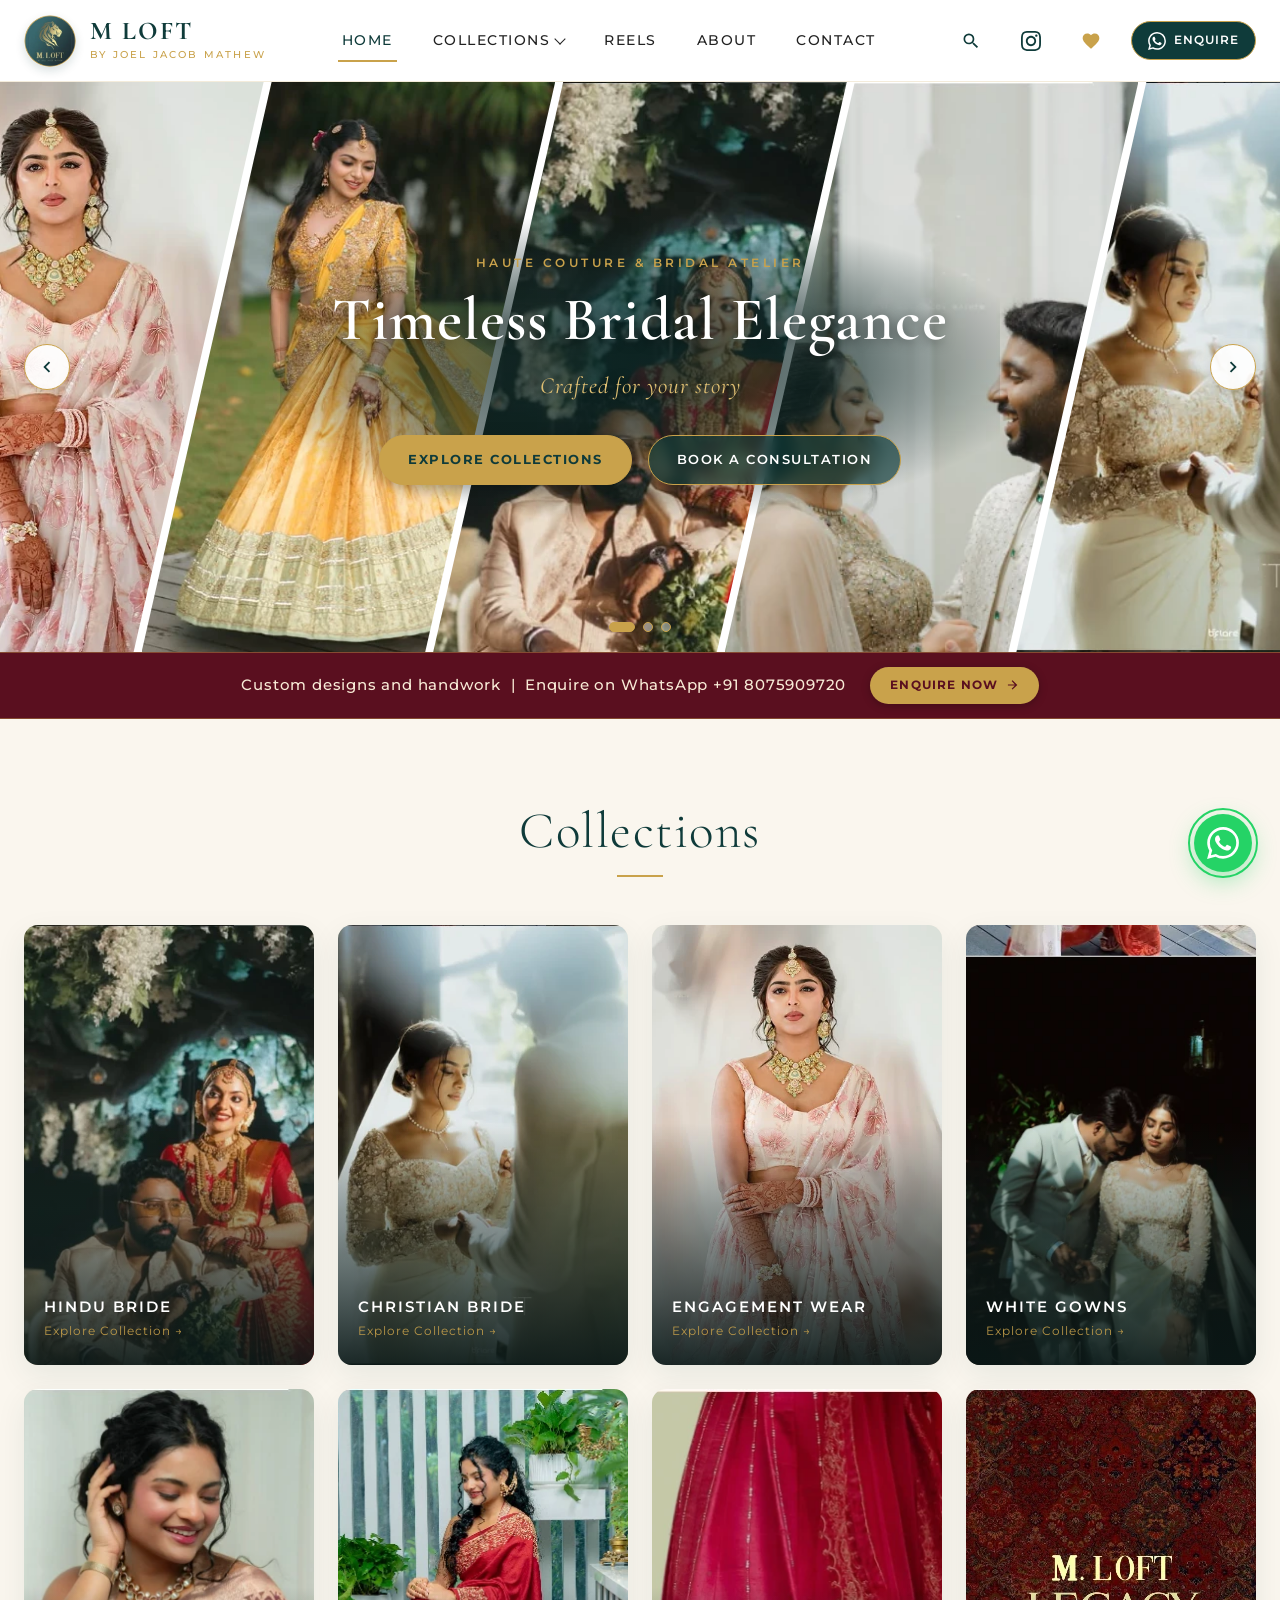
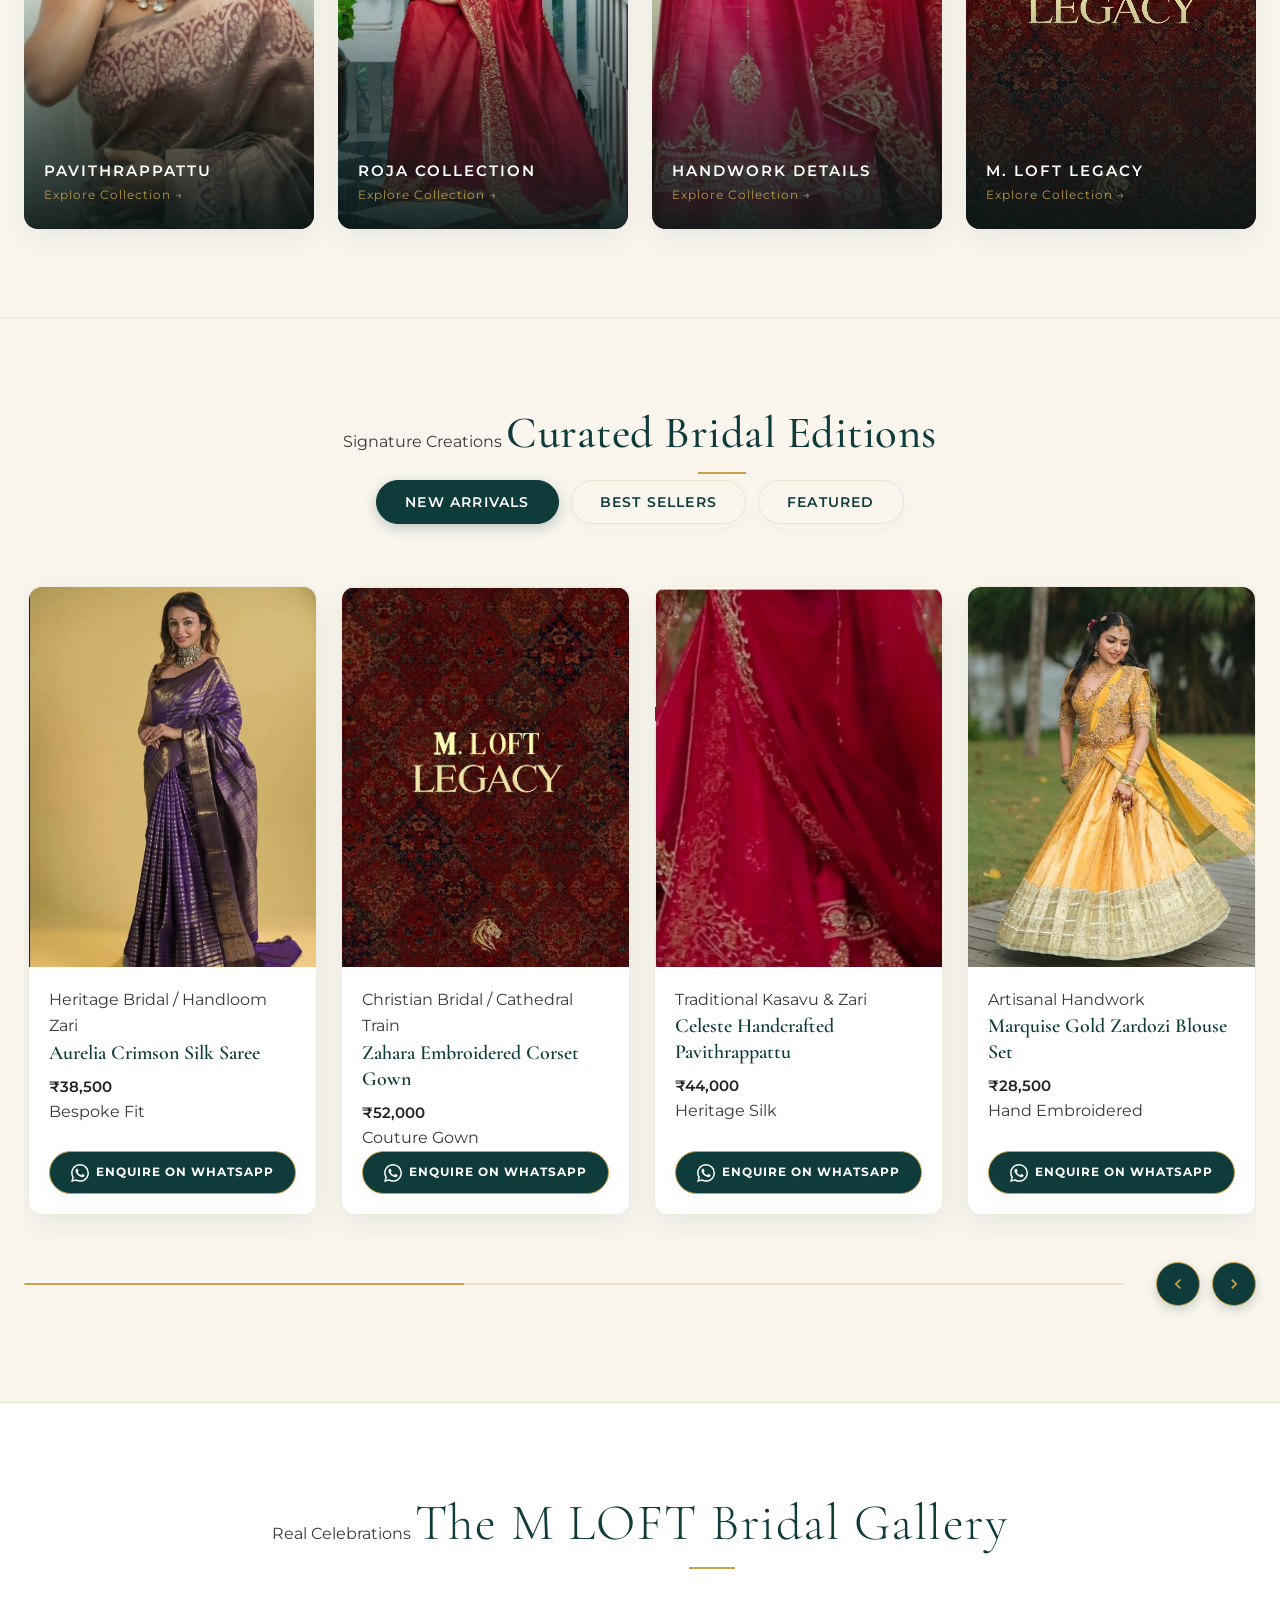
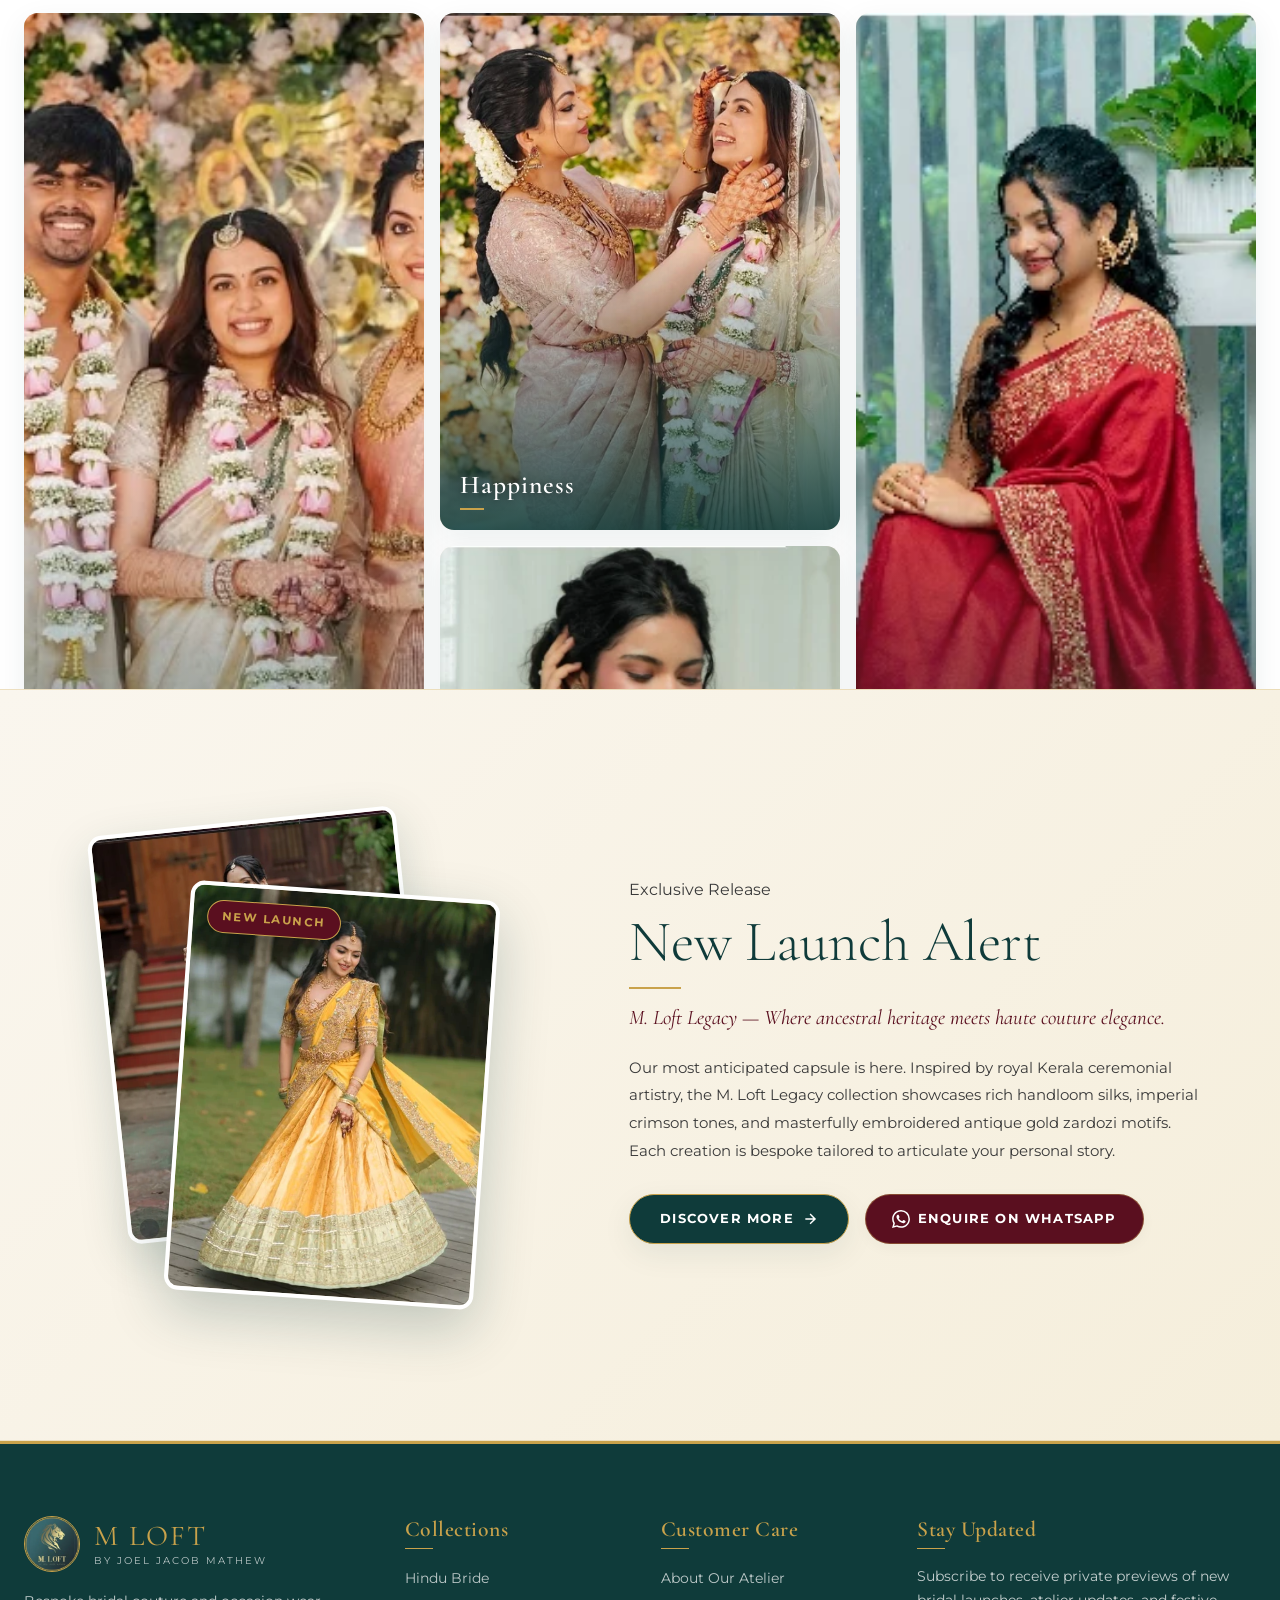
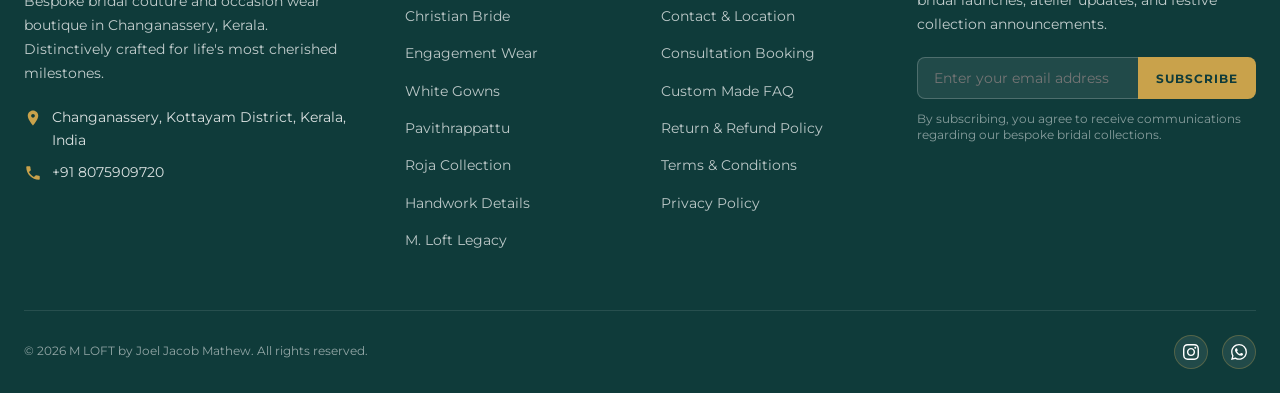
==== index.html @ 50c79228 "step 3 commit" ====
<!DOCTYPE html>
<html lang="en">
<head>
  <meta charset="UTF-8">
  <meta name="viewport" content="width=device-width, initial-scale=1.0">
  <title>M LOFT by Joel Jacob Mathew | Luxury Bridal & Occasion Wear Boutique</title>
  <meta name="description" content="Discover bespoke bridal and occasion wear by Joel Jacob Mathew in Changanassery, Kerala. Hindu bridal, Christian bridal, white gowns, engagement lehengas, pavithrappattu, and handcrafted couture.">
  
  <!-- Google Fonts: Cormorant Garamond & Montserrat -->
  <link rel="preconnect" href="https://fonts.googleapis.com">
  <link rel="preconnect" href="https://fonts.gstatic.com" crossorigin>
  <link href="https://fonts.googleapis.com/css2?family=Cormorant+Garamond:ital,wght@0,400;0,500;0,600;0,700;1,400&family=Montserrat:wght@300;400;500;600;700&display=swap" rel="stylesheet">
  
  <!-- Master Stylesheet with cache buster -->
  <link rel="stylesheet" href="css/style.css?v=4.0">
</head>
<body>

  <!-- ========================================================================
       1. Sticky Header
       ======================================================================== -->
  <header class="site-header" id="mainHeader">
    <div class="container header-inner">
      
      <!-- Brand Logo & Name -->
      <a href="index.html" class="brand-link" aria-label="M LOFT by Joel Jacob Mathew - Home">
        <img src="assets/images/logo-badge.png" alt="M LOFT Gold Lion Insignia" class="brand-badge-img" width="52" height="52">
        <div class="brand-text-wrap">
          <span class="brand-main-text">M LOFT</span>
          <span class="brand-sub-text">by Joel Jacob Mathew</span>
        </div>
      </a>

      <!-- Center Desktop Navigation -->
      <nav class="main-nav" aria-label="Primary Navigation">
        <div class="nav-item">
          <a href="index.html" class="nav-link active">Home</a>
        </div>

        <!-- Collections Dropdown -->
        <div class="nav-item">
          <a href="collections.html" class="nav-link">
            Collections <span class="nav-arrow"></span>
          </a>
          <div class="dropdown-menu">
            <div class="dropdown-grid">
              <a href="collections.html?c=hindu-bride" class="dropdown-card">
                <img src="assets/images/hindu-bride-01.webp" alt="Hindu Bride" class="dropdown-thumb" width="44" height="52">
                <div>
                  <div class="dropdown-title">Hindu Bride</div>
                  <div class="dropdown-desc">Kanchipuram & temple weaves</div>
                </div>
              </a>

              <a href="collections.html?c=christian-bride" class="dropdown-card">
                <img src="assets/images/christian-bride-01.webp" alt="Christian Bride" class="dropdown-thumb" width="44" height="52">
                <div>
                  <div class="dropdown-title">Christian Bride</div>
                  <div class="dropdown-desc">Cathedral veils & corset gowns</div>
                </div>
              </a>

              <a href="collections.html?c=engagement" class="dropdown-card">
                <img src="assets/images/engagement-01.webp" alt="Engagement" class="dropdown-thumb" width="44" height="52">
                <div>
                  <div class="dropdown-title">Engagement Wear</div>
                  <div class="dropdown-desc">Pastel lehengas & modern luxury</div>
                </div>
              </a>

              <a href="collections.html?c=white-gown" class="dropdown-card">
                <img src="assets/images/white-gown-01.webp" alt="White Gown" class="dropdown-thumb" width="44" height="52">
                <div>
                  <div class="dropdown-title">White Gowns</div>
                  <div class="dropdown-desc">Handcrafted bespoke couture</div>
                </div>
              </a>

              <a href="collections.html?c=pavithrappattu" class="dropdown-card">
                <img src="assets/images/pavithrappattu-01.webp" alt="Pavithrappattu" class="dropdown-thumb" width="44" height="52">
                <div>
                  <div class="dropdown-title">Pavithrappattu</div>
                  <div class="dropdown-desc">Heritage silk & metallic zari</div>
                </div>
              </a>

              <a href="collections.html?c=roja" class="dropdown-card">
                <img src="assets/images/roja-01.webp" alt="Roja" class="dropdown-thumb" width="44" height="52">
                <div>
                  <div class="dropdown-title">Roja Collection</div>
                  <div class="dropdown-desc">Crimson silks & hand embroidery</div>
                </div>
              </a>

              <a href="collections.html?c=handwork" class="dropdown-card">
                <img src="assets/images/handwork-01.webp" alt="Handwork" class="dropdown-thumb" width="44" height="52">
                <div>
                  <div class="dropdown-title">Handwork Details</div>
                  <div class="dropdown-desc">Artisanal zardozi & cutwork</div>
                </div>
              </a>

              <a href="collections.html?c=legacy" class="dropdown-card">
                <img src="assets/images/legacy-01.webp" alt="M. Loft Legacy" class="dropdown-thumb" width="44" height="52">
                <div>
                  <div class="dropdown-title">M. Loft Legacy</div>
                  <div class="dropdown-desc">Signature royal campaign</div>
                </div>
              </a>
            </div>

            <div class="dropdown-footer">
              <a href="collections.html" class="dropdown-footer-link">
                View All Collections &rarr;
              </a>
            </div>
          </div>
        </div>

        <div class="nav-item">
          <a href="reels.html" class="nav-link">Reels</a>
        </div>

        <div class="nav-item">
          <a href="about.html" class="nav-link">About</a>
        </div>

        <div class="nav-item">
          <a href="contact.html" class="nav-link">Contact</a>
        </div>
      </nav>

      <!-- Right Header Actions -->
      <div class="header-actions">
        <!-- Search Trigger -->
        <button class="icon-btn search-trigger" aria-label="Open Search">
          <svg viewBox="0 0 24 24"><path d="M15.5 14h-.79l-.28-.27A6.471 6.471 0 0 0 16 9.5 6.5 6.5 0 1 0 9.5 16c1.61 0 3.09-.59 4.23-1.57l.27.28v.79l5 4.99L20.49 19l-4.99-5zm-6 0C7.01 14 5 11.99 5 9.5S7.01 5 9.5 5 14 7.01 14 9.5 11.99 14 9.5 14z"/></svg>
        </button>

        <!-- Instagram Profile Link -->
        <a href="https://www.instagram.com/mloft_by_joeljacobmathew/" target="_blank" rel="noopener" class="icon-btn" aria-label="Visit Instagram Profile">
          <svg viewBox="0 0 24 24"><path d="M12 2.163c3.204 0 3.584.012 4.85.07 3.252.148 4.771 1.691 4.919 4.919.058 1.265.069 1.645.069 4.849 0 3.205-.012 3.584-.069 4.849-.149 3.225-1.664 4.771-4.919 4.919-1.266.058-1.644.07-4.85.07-3.204 0-3.584-.012-4.849-.07-3.26-.149-4.771-1.699-4.919-4.92-.058-1.265-.07-1.644-.07-4.849 0-3.204.013-3.583.07-4.849.149-3.227 1.664-4.771 4.919-4.919 1.266-.057 1.645-.069 4.849-.069zm0-2.163c-3.259 0-3.667.014-4.947.072-4.358.2-6.78 2.618-6.98 6.98-.059 1.281-.073 1.689-.073 4.948 0 3.259.014 3.668.072 4.948.2 4.358 2.618 6.78 6.98 6.98 1.281.058 1.689.072 4.948.072 3.259 0 3.668-.014 4.948-.072 4.354-.2 6.782-2.618 6.979-6.98.059-1.28.073-1.689.073-4.948 0-3.259-.014-3.667-.072-4.947-.196-4.354-2.617-6.78-6.979-6.98-1.281-.059-1.69-.073-4.949-.073zm0 5.838c-3.403 0-6.162 2.759-6.162 6.162s2.759 6.163 6.162 6.163 6.162-2.759 6.162-6.163c0-3.403-2.759-6.162-6.162-6.162zm0 10.162c-2.209 0-4-1.79-4-4 0-2.209 1.791-4 4-4s4 1.791 4 4c0 2.21-1.791 4-4 4zm6.406-11.845c-.796 0-1.441.645-1.441 1.44s.645 1.44 1.441 1.44c.795 0 1.439-.645 1.439-1.44s-.644-1.44-1.439-1.44z"/></svg>
        </a>

        <!-- Wishlist Indicator (Gold / Maroon Heart) -->
        <a href="#wishlist" class="icon-btn wishlist-btn" aria-label="View Wishlist">
          <svg viewBox="0 0 24 24"><path d="M12 21.35l-1.45-1.32C5.4 15.36 2 12.28 2 8.5 2 5.42 4.42 3 7.5 3c1.74 0 3.41.81 4.5 2.09C13.09 3.81 14.76 3 16.5 3 19.58 3 22 5.42 22 8.5c0 3.78-3.4 6.86-8.55 11.54L12 21.35z"/></svg>
          <span class="badge-count wishlist-badge" style="display: none;">0</span>
        </a>

        <!-- WhatsApp Header Pill -->
        <a href="https://wa.me/918075909720" target="_blank" rel="noopener" class="nav-wa-btn">
          <svg xmlns="http://www.w3.org/2000/svg" viewBox="0 0 24 24" width="18" height="18" fill="#fff" aria-hidden="true"><path d="M17.472 14.382c-.297-.149-1.758-.867-2.03-.967-.273-.099-.471-.148-.67.15-.197.297-.767.966-.94 1.164-.173.199-.347.223-.644.075-.297-.15-1.255-.463-2.39-1.475-.883-.788-1.48-1.761-1.653-2.059-.173-.297-.018-.458.13-.606.134-.133.298-.347.446-.52.149-.174.198-.298.298-.497.099-.198.05-.371-.025-.52-.075-.149-.669-1.612-.916-2.207-.242-.579-.487-.5-.669-.51-.173-.008-.371-.01-.57-.01-.198 0-.52.074-.792.372-.272.297-1.04 1.016-1.04 2.479 0 1.462 1.065 2.875 1.213 3.074.149.198 2.096 3.2 5.077 4.487.709.306 1.262.489 1.694.625.712.227 1.36.195 1.871.118.571-.085 1.758-.719 2.006-1.413.248-.694.248-1.289.173-1.413-.074-.124-.272-.198-.57-.347m-5.421 7.403h-.004a9.87 9.87 0 01-5.031-1.378l-.361-.214-3.741.982.998-3.648-.235-.374a9.86 9.86 0 01-1.51-5.26c.001-5.45 4.436-9.884 9.888-9.884 2.64 0 5.122 1.03 6.988 2.898a9.825 9.825 0 012.893 6.994c-.003 5.45-4.437 9.884-9.885 9.884m8.413-18.297A11.815 11.815 0 0012.05 0C5.495 0 .16 5.335.157 11.892c0 2.096.547 4.142 1.588 5.945L.057 24l6.305-1.654a11.882 11.882 0 005.683 1.448h.005c6.554 0 11.89-5.335 11.893-11.893a11.821 11.821 0 00-3.48-8.413Z"/></svg>
          <span>Enquire</span>
        </a>

        <!-- Mobile Hamburger Toggle -->
        <button class="mobile-toggle" aria-label="Toggle Navigation Menu">
          <span class="hamburger-bar"></span>
          <span class="hamburger-bar"></span>
          <span class="hamburger-bar"></span>
        </button>
      </div>

    </div>
  </header>

  <!-- ========================================================================
       Mobile Drawer Navigation
       ======================================================================== -->
  <div class="mobile-drawer-overlay"></div>
  <aside class="mobile-drawer" aria-label="Mobile Navigation">
    <div class="drawer-header">
      <div class="brand-text-wrap">
        <span class="brand-main-text">M LOFT</span>
        <span class="brand-sub-text">Joel Jacob Mathew</span>
      </div>
      <button class="drawer-close-btn" aria-label="Close Mobile Menu">&times;</button>
    </div>

    <nav class="drawer-nav">
      <a href="index.html" class="drawer-link">Home</a>
      
      <!-- Collapsible Collections Accordion -->
      <div>
        <button class="drawer-accordion-btn">
          <span>Collections</span>
          <span class="nav-arrow"></span>
        </button>
        <div class="drawer-accordion-content">
          <a href="collections.html?c=hindu-bride" class="drawer-sublink">Hindu Bride</a>
          <a href="collections.html?c=christian-bride" class="drawer-sublink">Christian Bride</a>
          <a href="collections.html?c=engagement" class="drawer-sublink">Engagement Wear</a>
          <a href="collections.html?c=white-gown" class="drawer-sublink">White Gowns</a>
          <a href="collections.html?c=pavithrappattu" class="drawer-sublink">Pavithrappattu</a>
          <a href="collections.html?c=roja" class="drawer-sublink">Roja Collection</a>
          <a href="collections.html?c=handwork" class="drawer-sublink">Handwork Details</a>
          <a href="collections.html?c=legacy" class="drawer-sublink">M. Loft Legacy</a>
          <a href="collections.html" class="drawer-sublink" style="color: var(--accent-gold); font-weight: 600;">View All Collections &rarr;</a>
        </div>
      </div>

      <a href="reels.html" class="drawer-link">Reels & Videos</a>
      <a href="about.html" class="drawer-link">Our Heritage</a>
      <a href="contact.html" class="drawer-link">Contact & Consultations</a>
    </nav>

    <div class="drawer-footer">
      <a href="https://wa.me/918075909720" target="_blank" rel="noopener" class="drawer-wa-btn">
        <svg viewBox="0 0 32 32" width="18" height="18" fill="currentColor"><path d="M16 2a13.9 13.9 0 0 0-11.9 21.1L2 30l7.1-1.9A13.9 13.9 0 1 0 16 2zm0 25.5a11.5 11.5 0 0 1-5.9-1.6l-.4-.3-4.4 1.2 1.2-4.3-.3-.4A11.6 11.6 0 1 1 16 27.5zm6.4-8.6c-.3-.2-2-.1-2.3-1.1s-.8-1-1.1-1-.7 0-1 .4-1.3 1.6-1.6 1.9-.6.4-1 .2a12.8 12.8 0 0 1-3.8-2.3 14.1 14.1 0 0 1-2.6-3.3c-.2-.4 0-.6.2-.8s.4-.5.6-.7.2-.4.4-.6a1.5 1.5 0 0 0 0-.8c-.1-.2-.9-2.2-1.2-3s-.6-.7-.9-.7h-.7a1.4 1.4 0 0 0-1 .5 4.3 4.3 0 0 0-1.3 3.2 7.5 7.5 0 0 0 1.6 4 17.2 17.2 0 0 0 6.6 5.8c2.8 1.2 3.4 1 4 1a3.4 3.4 0 0 0 2.3-1.6 2.8 2.8 0 0 0 .2-1.6c-.1-.2-.4-.3-.7-.5z"/></svg>
        <span>Enquire on WhatsApp</span>
      </a>
    </div>
  </aside>

  <!-- ========================================================================
       Search Overlay Modal
       ======================================================================== -->
  <div class="search-modal-overlay" role="dialog" aria-modal="true" aria-label="Search Boutique">
    <div class="search-modal-container">
      <button class="search-close-btn" aria-label="Close Search">&times;</button>
      <h2 class="search-title">Search Collections & Bridal Wear</h2>
      <form class="search-input-wrap" onsubmit="event.preventDefault(); window.location.href='collections.html?q=' + encodeURIComponent(document.querySelector('.search-input').value);">
        <input type="text" class="search-input" placeholder="Search Hindu Bride, White Gown, Saree, Lehengas..." aria-label="Search query">
        <button type="submit" class="search-submit-btn" aria-label="Submit Search">
          <svg viewBox="0 0 24 24" width="22" height="22" fill="currentColor"><path d="M15.5 14h-.79l-.28-.27A6.471 6.471 0 0 0 16 9.5 6.5 6.5 0 1 0 9.5 16c1.61 0 3.09-.59 4.23-1.57l.27.28v.79l5 4.99L20.49 19l-4.99-5zm-6 0C7.01 14 5 11.99 5 9.5S7.01 5 9.5 5 14 7.01 14 9.5 11.99 14 9.5 14z"/></svg>
        </button>
      </form>
    </div>
  </div>

  <!-- ========================================================================
       Main Content (Step 2: Hero Slideshow, Announcement, Collections)
       ======================================================================== -->
  <main id="mainContent">

    <!-- Section A: Hero Slanted Parallelograms Slideshow -->
    <section class="hero-section" id="hero" aria-label="Hero Slideshow">
      <div class="hero-slider">
        
        <!-- Slides Wrapper -->
        <div class="hero-slides-wrapper">
          
          <!-- Slide 1 (Active by default) -->
          <div class="hero-slide active" data-slide="0">
            <!-- Desktop: 5 Slanted Parallelogram Panels -->
            <div class="hero-slanted-track">
              <div class="hero-panel" title="Bridal Elegance Look 1">
                <img src="assets/images/hero-01.webp" alt="M LOFT Bridal Collection Look 1" width="360" height="570" loading="eager">
              </div>
              <div class="hero-panel" title="Bridal Elegance Look 2">
                <img src="assets/images/hero-02.webp" alt="M LOFT Bridal Collection Look 2" width="360" height="570" loading="eager">
              </div>
              <div class="hero-panel" title="Bridal Elegance Look 3">
                <img src="assets/images/hero-03.webp" alt="M LOFT Bridal Collection Look 3" width="360" height="570" loading="eager">
              </div>
              <div class="hero-panel" title="Bridal Elegance Look 4">
                <img src="assets/images/hero-04.webp" alt="M LOFT Bridal Collection Look 4" width="360" height="570" loading="eager">
              </div>
              <div class="hero-panel" title="Bridal Elegance Look 5">
                <img src="assets/images/hero-05.webp" alt="M LOFT Bridal Collection Look 5" width="360" height="570" loading="eager">
              </div>
            </div>
          </div>

          <!-- Slide 2 -->
          <div class="hero-slide" data-slide="1">
            <div class="hero-slanted-track">
              <div class="hero-panel" title="Hindu Bridal Saree">
                <img src="assets/images/hindu-bride-01.webp" alt="Hindu Bridal Saree" width="360" height="570" loading="lazy">
              </div>
              <div class="hero-panel" title="Christian Bridal Gown">
                <img src="assets/images/christian-bride-01.webp" alt="Christian Bridal Gown" width="360" height="570" loading="lazy">
              </div>
              <div class="hero-panel" title="Engagement Lehenga">
                <img src="assets/images/engagement-01.webp" alt="Engagement Lehenga" width="360" height="570" loading="lazy">
              </div>
              <div class="hero-panel" title="Bespoke White Gown">
                <img src="assets/images/white-gown-01.webp" alt="Bespoke White Gown" width="360" height="570" loading="lazy">
              </div>
              <div class="hero-panel" title="Pavithrappattu Silk">
                <img src="assets/images/pavithrappattu-01.webp" alt="Pavithrappattu Silk" width="360" height="570" loading="lazy">
              </div>
            </div>
          </div>

          <!-- Slide 3 -->
          <div class="hero-slide" data-slide="2">
            <div class="hero-slanted-track">
              <div class="hero-panel" title="Roja Crimson Saree">
                <img src="assets/images/roja-01.webp" alt="Roja Crimson Saree" width="360" height="570" loading="lazy">
              </div>
              <div class="hero-panel" title="Featured Bridal Ensemble">
                <img src="assets/images/featured-02.webp" alt="Featured Bridal Ensemble" width="360" height="570" loading="lazy">
              </div>
              <div class="hero-panel" title="Best Seller Bridal Look">
                <img src="assets/images/best-seller-01.webp" alt="Best Seller Bridal Look" width="360" height="570" loading="lazy">
              </div>
              <div class="hero-panel" title="Featured Bridal Ensemble">
                <img src="assets/images/featured-01.webp" alt="Featured Bridal Ensemble" width="360" height="570" loading="lazy">
              </div>
              <div class="hero-panel" title="New Arrival Bridal Edit">
                <img src="assets/images/new-arrival-01.webp" alt="New Arrival Bridal Edit" width="360" height="570" loading="lazy">
              </div>
            </div>
          </div>

        </div>

        <!-- Mobile: Single Swipeable Image (< 768px) -->
        <div class="hero-mobile-slider" aria-hidden="true">
          <div class="hero-mobile-slide active">
            <img src="assets/images/hero-01.webp" alt="M LOFT Bridal Elegance" width="768" height="480">
          </div>
          <div class="hero-mobile-slide">
            <img src="assets/images/hero-02.webp" alt="M LOFT Bridal Handcraft" width="768" height="480">
          </div>
          <div class="hero-mobile-slide">
            <img src="assets/images/hero-03.webp" alt="M LOFT Bridal Radiance" width="768" height="480">
          </div>
          <div class="hero-mobile-slide">
            <img src="assets/images/hero-04.webp" alt="M LOFT Bespoke Gowns" width="768" height="480">
          </div>
          <div class="hero-mobile-slide">
            <img src="assets/images/hero-05.webp" alt="M LOFT Occasion Wear" width="768" height="480">
          </div>
        </div>

        <!-- Centered Text Overlay with Soft Dark Gradient -->
        <div class="hero-overlay">
          <div class="hero-content">
            <span class="hero-eyebrow">Haute Couture & Bridal Atelier</span>
            <h1 class="hero-headline">Timeless Bridal Elegance</h1>
            <p class="hero-subtitle">Crafted for your story</p>
            <div class="hero-actions">
              <a href="collections.html" class="btn-hero-primary">Explore Collections</a>
              <a href="https://wa.me/918075909720?text=Hello%20M%20LOFT,%20I%20would%20like%20to%20book%20a%20bridal%20consultation." target="_blank" rel="noopener" class="btn-hero-secondary">Book a Consultation</a>
            </div>
          </div>
        </div>

        <!-- Round Arrow Controls -->
        <button class="hero-arrow hero-arrow-prev" aria-label="Previous Hero Slide">
          <svg viewBox="0 0 24 24"><path d="M15.41 7.41L14 6l-6 6 6 6 1.41-1.41L10.83 12z"/></svg>
        </button>
        <button class="hero-arrow hero-arrow-next" aria-label="Next Hero Slide">
          <svg viewBox="0 0 24 24"><path d="M10 6L8.59 7.41 13.17 12l-4.58 4.59L10 18l6-6z"/></svg>
        </button>

        <!-- Slide Indicators -->
        <div class="hero-dots" aria-label="Slide Indicators">
          <button class="hero-dot active" aria-label="Slide 1"></button>
          <button class="hero-dot" aria-label="Slide 2"></button>
          <button class="hero-dot" aria-label="Slide 3"></button>
        </div>

      </div>
    </section>

    <!-- Section B: Announcement Strip Directly Under Hero -->
    <div class="announcement-strip" id="announcement">
      <div class="container announcement-inner">
        <span class="announcement-text">
          Custom designs and handwork &nbsp;|&nbsp; Enquire on WhatsApp +91 8075909720
        </span>
        <a href="https://wa.me/918075909720?text=Hello%20M%20LOFT,%20I%20would%20like%20to%20enquire%20about%20custom%20designs%20and%20handwork." target="_blank" rel="noopener" class="announcement-btn">
          <span>Enquire Now</span>
          <svg viewBox="0 0 24 24" width="14" height="14" fill="currentColor"><path d="M5 13h11.86l-5.43 5.43 1.42 1.42L21.14 12l-8.29-8.29-1.42 1.42L16.86 11H5v2z"/></svg>
        </a>
      </div>
    </div>

    <!-- Section C: Collections (8 Tall Portrait Cards) -->
    <section class="collections-section" id="collections">
      <div class="container">
        
        <!-- Light Weight Heading with Short Gold Underline -->
        <div class="collections-header">
          <h2 class="collections-heading">Collections</h2>
        </div>

        <!-- 8 Tall Portrait Cards (4 per row desktop, 2 per row tablet/mobile) -->
        <div class="collections-grid">
          
          <!-- Card 1: Hindu Bride -->
          <a href="collections.html?c=hindu-bride" class="collection-card" aria-label="View Hindu Bride Collection">
            <div class="collection-card-img-wrap">
              <img src="assets/images/hindu-bride-01.webp" alt="Hindu Bride Collection" class="collection-card-img" width="320" height="440" loading="lazy">
            </div>
            <div class="collection-card-overlay">
              <h3 class="collection-card-title">Hindu Bride</h3>
              <span class="collection-card-action">Explore Collection &rarr;</span>
            </div>
          </a>

          <!-- Card 2: Christian Bride -->
          <a href="collections.html?c=christian-bride" class="collection-card" aria-label="View Christian Bride Collection">
            <div class="collection-card-img-wrap">
              <img src="assets/images/christian-bride-01.webp" alt="Christian Bride Collection" class="collection-card-img" width="320" height="440" loading="lazy">
            </div>
            <div class="collection-card-overlay">
              <h3 class="collection-card-title">Christian Bride</h3>
              <span class="collection-card-action">Explore Collection &rarr;</span>
            </div>
          </a>

          <!-- Card 3: Engagement Wear -->
          <a href="collections.html?c=engagement" class="collection-card" aria-label="View Engagement Wear Collection">
            <div class="collection-card-img-wrap">
              <img src="assets/images/engagement-01.webp" alt="Engagement Wear Collection" class="collection-card-img" width="320" height="440" loading="lazy">
            </div>
            <div class="collection-card-overlay">
              <h3 class="collection-card-title">Engagement Wear</h3>
              <span class="collection-card-action">Explore Collection &rarr;</span>
            </div>
          </a>

          <!-- Card 4: White Gowns -->
          <a href="collections.html?c=white-gown" class="collection-card" aria-label="View White Gowns Collection">
            <div class="collection-card-img-wrap">
              <img src="assets/images/white-gown-01.webp" alt="White Gowns Collection" class="collection-card-img" width="320" height="440" loading="lazy">
            </div>
            <div class="collection-card-overlay">
              <h3 class="collection-card-title">White Gowns</h3>
              <span class="collection-card-action">Explore Collection &rarr;</span>
            </div>
          </a>

          <!-- Card 5: Pavithrappattu -->
          <a href="collections.html?c=pavithrappattu" class="collection-card" aria-label="View Pavithrappattu Collection">
            <div class="collection-card-img-wrap">
              <img src="assets/images/pavithrappattu-01.webp" alt="Pavithrappattu Collection" class="collection-card-img" width="320" height="440" loading="lazy">
            </div>
            <div class="collection-card-overlay">
              <h3 class="collection-card-title">Pavithrappattu</h3>
              <span class="collection-card-action">Explore Collection &rarr;</span>
            </div>
          </a>

          <!-- Card 6: Roja Collection -->
          <a href="collections.html?c=roja" class="collection-card" aria-label="View Roja Collection">
            <div class="collection-card-img-wrap">
              <img src="assets/images/roja-01.webp" alt="Roja Collection" class="collection-card-img" width="320" height="440" loading="lazy">
            </div>
            <div class="collection-card-overlay">
              <h3 class="collection-card-title">Roja Collection</h3>
              <span class="collection-card-action">Explore Collection &rarr;</span>
            </div>
          </a>

          <!-- Card 7: Handwork Details -->
          <a href="collections.html?c=handwork" class="collection-card" aria-label="View Handwork Details Collection">
            <div class="collection-card-img-wrap">
              <img src="assets/images/handwork-01.webp" alt="Handwork Details Collection" class="collection-card-img" width="320" height="440" loading="lazy">
            </div>
            <div class="collection-card-overlay">
              <h3 class="collection-card-title">Handwork Details</h3>
              <span class="collection-card-action">Explore Collection &rarr;</span>
            </div>
          </a>

          <!-- Card 8: M. Loft Legacy -->
          <a href="collections.html?c=legacy" class="collection-card" aria-label="View M. Loft Legacy Collection">
            <div class="collection-card-img-wrap">
              <img src="assets/images/legacy-01.webp" alt="M. Loft Legacy Collection" class="collection-card-img" width="320" height="440" loading="lazy">
            </div>
            <div class="collection-card-overlay">
              <h3 class="collection-card-title">M. Loft Legacy</h3>
              <span class="collection-card-action">Explore Collection &rarr;</span>
            </div>
          </a>

        </div>
      </div>
    </section>

    <!-- ====================================================================
         Section D: Product Showcase (Tabs & Carousel)
         ==================================================================== -->
    <section class="products-section" id="products" aria-label="Curated Bridal Showcase">
      <div class="container">
        
        <!-- Header & Category Tabs -->
        <div class="products-header">
          <span class="section-eyebrow">Signature Creations</span>
          <h2 class="section-title">Curated Bridal Editions</h2>
          <div class="product-tabs" role="tablist" aria-label="Product Showcase Tabs">
            <button class="product-tab-btn active" role="tab" aria-selected="true" data-tab="tab-new-arrivals">New Arrivals</button>
            <button class="product-tab-btn" role="tab" aria-selected="false" data-tab="tab-best-sellers">Best Sellers</button>
            <button class="product-tab-btn" role="tab" aria-selected="false" data-tab="tab-featured">Featured</button>
          </div>
        </div>

        <!-- Carousel Container with Navigation Arrows & Indicator -->
        <div class="product-carousel-wrapper">
          
          <!-- Tab 1: New Arrivals -->
          <div class="product-tab-panel active" id="tab-new-arrivals" role="tabpanel">
            <div class="product-carousel" data-carousel="new-arrivals">
              <div class="product-track">

                <!-- Product 1 -->
                <div class="product-card" data-product-id="prod-na-1" data-name="Aurelia Crimson Silk Saree" data-category="Heritage Bridal / Handloom Zari" data-price="₹38,500" data-img="assets/images/new-arrival-01.webp" data-badge="New Arrival" data-desc="Pure mulberry silk woven with antique gold zari motifs and intricate temple border work. Designed specifically for traditional Kerala Hindu bridal ceremonies with tailored blouse stitching.">
                  <div class="product-img-wrap">
                    <img src="assets/images/new-arrival-01.webp" alt="Aurelia Crimson Silk Saree" class="product-img" width="295" height="380" loading="lazy">
                    <span class="product-badge">New Arrival</span>
                    <button class="product-wishlist-btn" aria-label="Save to Wishlist" onclick="toggleWishlist('prod-na-1', this)">
                      <svg viewBox="0 0 24 24"><path d="M12 21.35l-1.45-1.32C5.4 15.36 2 12.28 2 8.5 2 5.42 4.42 3 7.5 3c1.74 0 3.41.81 4.5 2.09C13.09 3.81 14.76 3 16.5 3 19.58 3 22 5.42 22 8.5c0 3.78-3.4 6.86-8.55 11.54L12 21.35z"/></svg>
                    </button>
                    <div class="product-hover-actions">
                      <button class="btn-quick-view" onclick="openQuickView('prod-na-1')">
                        <svg viewBox="0 0 24 24"><path d="M12 4.5C7 4.5 2.73 7.61 1 12c1.73 4.39 6 7.5 11 7.5s9.27-3.11 11-7.5c-1.73-4.39-6-7.5-11-7.5zM12 17c-2.76 0-5-2.24-5-5s2.24-5 5-5 5 2.24 5 5-2.24 5-5 5zm0-8c-1.66 0-3 1.34-3 3s1.34 3 3 3 3-1.34 3-3-1.34-3-3-3z"/></svg>
                        <span>Quick View</span>
                      </button>
                    </div>
                  </div>
                  <div class="product-info">
                    <div class="product-meta">Heritage Bridal / Handloom Zari</div>
                    <h3 class="product-title">Aurelia Crimson Silk Saree</h3>
                    <div class="product-pricing">
                      <span class="product-price">₹38,500</span>
                      <span class="product-badge-tag">Bespoke Fit</span>
                    </div>
                    <a href="https://wa.me/918075909720?text=Hello%20M%20LOFT,%20I%20am%20enquiring%20about%20the%20Aurelia%20Crimson%20Silk%20Saree%20(₹38,500).%20Please%20share%20details." target="_blank" rel="noopener" class="btn-product-enquire">
                      <svg xmlns="http://www.w3.org/2000/svg" viewBox="0 0 24 24" width="18" height="18" fill="#fff" aria-hidden="true"><path d="M17.472 14.382c-.297-.149-1.758-.867-2.03-.967-.273-.099-.471-.148-.67.15-.197.297-.767.966-.94 1.164-.173.199-.347.223-.644.075-.297-.15-1.255-.463-2.39-1.475-.883-.788-1.48-1.761-1.653-2.059-.173-.297-.018-.458.13-.606.134-.133.298-.347.446-.52.149-.174.198-.298.298-.497.099-.198.05-.371-.025-.52-.075-.149-.669-1.612-.916-2.207-.242-.579-.487-.5-.669-.51-.173-.008-.371-.01-.57-.01-.198 0-.52.074-.792.372-.272.297-1.04 1.016-1.04 2.479 0 1.462 1.065 2.875 1.213 3.074.149.198 2.096 3.2 5.077 4.487.709.306 1.262.489 1.694.625.712.227 1.36.195 1.871.118.571-.085 1.758-.719 2.006-1.413.248-.694.248-1.289.173-1.413-.074-.124-.272-.198-.57-.347m-5.421 7.403h-.004a9.87 9.87 0 01-5.031-1.378l-.361-.214-3.741.982.998-3.648-.235-.374a9.86 9.86 0 01-1.51-5.26c.001-5.45 4.436-9.884 9.888-9.884 2.64 0 5.122 1.03 6.988 2.898a9.825 9.825 0 012.893 6.994c-.003 5.45-4.437 9.884-9.885 9.884m8.413-18.297A11.815 11.815 0 0012.05 0C5.495 0 .16 5.335.157 11.892c0 2.096.547 4.142 1.588 5.945L.057 24l6.305-1.654a11.882 11.882 0 005.683 1.448h.005c6.554 0 11.89-5.335 11.893-11.893a11.821 11.821 0 00-3.48-8.413Z"/></svg>
                      <span>Enquire on WhatsApp</span>
                    </a>
                  </div>
                </div>

                <!-- Product 2 -->
                <div class="product-card" data-product-id="prod-na-2" data-name="Zahara Embroidered Corset Gown" data-category="Christian Bridal / Cathedral Train" data-price="₹52,000" data-img="assets/images/new-launch-01.webp" data-badge="New Arrival" data-desc="Structured sheer illusion corset bodice with French Chantilly lace appliqués, delicate beadwork, and sweeping cathedral-length train tailored for Christian bridal perfection.">
                  <div class="product-img-wrap">
                    <img src="assets/images/new-launch-01.webp" alt="Zahara Embroidered Corset Gown" class="product-img" width="295" height="380" loading="lazy">
                    <span class="product-badge">New Arrival</span>
                    <button class="product-wishlist-btn" aria-label="Save to Wishlist" onclick="toggleWishlist('prod-na-2', this)">
                      <svg viewBox="0 0 24 24"><path d="M12 21.35l-1.45-1.32C5.4 15.36 2 12.28 2 8.5 2 5.42 4.42 3 7.5 3c1.74 0 3.41.81 4.5 2.09C13.09 3.81 14.76 3 16.5 3 19.58 3 22 5.42 22 8.5c0 3.78-3.4 6.86-8.55 11.54L12 21.35z"/></svg>
                    </button>
                    <div class="product-hover-actions">
                      <button class="btn-quick-view" onclick="openQuickView('prod-na-2')">
                        <svg viewBox="0 0 24 24"><path d="M12 4.5C7 4.5 2.73 7.61 1 12c1.73 4.39 6 7.5 11 7.5s9.27-3.11 11-7.5c-1.73-4.39-6-7.5-11-7.5zM12 17c-2.76 0-5-2.24-5-5s2.24-5 5-5 5 2.24 5 5-2.24 5-5 5zm0-8c-1.66 0-3 1.34-3 3s1.34 3 3 3 3-1.34 3-3-1.34-3-3-3z"/></svg>
                        <span>Quick View</span>
                      </button>
                    </div>
                  </div>
                  <div class="product-info">
                    <div class="product-meta">Christian Bridal / Cathedral Train</div>
                    <h3 class="product-title">Zahara Embroidered Corset Gown</h3>
                    <div class="product-pricing">
                      <span class="product-price">₹52,000</span>
                      <span class="product-badge-tag">Couture Gown</span>
                    </div>
                    <a href="https://wa.me/918075909720?text=Hello%20M%20LOFT,%20I%20am%20enquiring%20about%20the%20Zahara%20Embroidered%20Corset%20Gown%20(₹52,000).%20Please%20share%20details." target="_blank" rel="noopener" class="btn-product-enquire">
                      <svg xmlns="http://www.w3.org/2000/svg" viewBox="0 0 24 24" width="18" height="18" fill="#fff" aria-hidden="true"><path d="M17.472 14.382c-.297-.149-1.758-.867-2.03-.967-.273-.099-.471-.148-.67.15-.197.297-.767.966-.94 1.164-.173.199-.347.223-.644.075-.297-.15-1.255-.463-2.39-1.475-.883-.788-1.48-1.761-1.653-2.059-.173-.297-.018-.458.13-.606.134-.133.298-.347.446-.52.149-.174.198-.298.298-.497.099-.198.05-.371-.025-.52-.075-.149-.669-1.612-.916-2.207-.242-.579-.487-.5-.669-.51-.173-.008-.371-.01-.57-.01-.198 0-.52.074-.792.372-.272.297-1.04 1.016-1.04 2.479 0 1.462 1.065 2.875 1.213 3.074.149.198 2.096 3.2 5.077 4.487.709.306 1.262.489 1.694.625.712.227 1.36.195 1.871.118.571-.085 1.758-.719 2.006-1.413.248-.694.248-1.289.173-1.413-.074-.124-.272-.198-.57-.347m-5.421 7.403h-.004a9.87 9.87 0 01-5.031-1.378l-.361-.214-3.741.982.998-3.648-.235-.374a9.86 9.86 0 01-1.51-5.26c.001-5.45 4.436-9.884 9.888-9.884 2.64 0 5.122 1.03 6.988 2.898a9.825 9.825 0 012.893 6.994c-.003 5.45-4.437 9.884-9.885 9.884m8.413-18.297A11.815 11.815 0 0012.05 0C5.495 0 .16 5.335.157 11.892c0 2.096.547 4.142 1.588 5.945L.057 24l6.305-1.654a11.882 11.882 0 005.683 1.448h.005c6.554 0 11.89-5.335 11.893-11.893a11.821 11.821 0 00-3.48-8.413Z"/></svg>
                      <span>Enquire on WhatsApp</span>
                    </a>
                  </div>
                </div>

                <!-- Product 3 -->
                <div class="product-card" data-product-id="prod-na-3" data-name="Celeste Handcrafted Pavithrappattu" data-category="Traditional Kasavu & Zari" data-price="₹44,000" data-img="assets/images/new-launch-02.webp" data-badge="New Arrival" data-desc="Authentic Pavithrappattu handwoven using heritage gold metallic threads with rich traditional border detailing, reflecting timeless South Indian royal ceremonial heritage.">
                  <div class="product-img-wrap">
                    <img src="assets/images/new-launch-02.webp" alt="Celeste Handcrafted Pavithrappattu" class="product-img" width="295" height="380" loading="lazy">
                    <span class="product-badge">New Arrival</span>
                    <button class="product-wishlist-btn" aria-label="Save to Wishlist" onclick="toggleWishlist('prod-na-3', this)">
                      <svg viewBox="0 0 24 24"><path d="M12 21.35l-1.45-1.32C5.4 15.36 2 12.28 2 8.5 2 5.42 4.42 3 7.5 3c1.74 0 3.41.81 4.5 2.09C13.09 3.81 14.76 3 16.5 3 19.58 3 22 5.42 22 8.5c0 3.78-3.4 6.86-8.55 11.54L12 21.35z"/></svg>
                    </button>
                    <div class="product-hover-actions">
                      <button class="btn-quick-view" onclick="openQuickView('prod-na-3')">
                        <svg viewBox="0 0 24 24"><path d="M12 4.5C7 4.5 2.73 7.61 1 12c1.73 4.39 6 7.5 11 7.5s9.27-3.11 11-7.5c-1.73-4.39-6-7.5-11-7.5zM12 17c-2.76 0-5-2.24-5-5s2.24-5 5-5 5 2.24 5 5-2.24 5-5 5zm0-8c-1.66 0-3 1.34-3 3s1.34 3 3 3 3-1.34 3-3-1.34-3-3-3z"/></svg>
                        <span>Quick View</span>
                      </button>
                    </div>
                  </div>
                  <div class="product-info">
                    <div class="product-meta">Traditional Kasavu & Zari</div>
                    <h3 class="product-title">Celeste Handcrafted Pavithrappattu</h3>
                    <div class="product-pricing">
                      <span class="product-price">₹44,000</span>
                      <span class="product-badge-tag">Heritage Silk</span>
                    </div>
                    <a href="https://wa.me/918075909720?text=Hello%20M%20LOFT,%20I%20am%20enquiring%20about%20the%20Celeste%20Handcrafted%20Pavithrappattu%20(₹44,000).%20Please%20share%20details." target="_blank" rel="noopener" class="btn-product-enquire">
                      <svg xmlns="http://www.w3.org/2000/svg" viewBox="0 0 24 24" width="18" height="18" fill="#fff" aria-hidden="true"><path d="M17.472 14.382c-.297-.149-1.758-.867-2.03-.967-.273-.099-.471-.148-.67.15-.197.297-.767.966-.94 1.164-.173.199-.347.223-.644.075-.297-.15-1.255-.463-2.39-1.475-.883-.788-1.48-1.761-1.653-2.059-.173-.297-.018-.458.13-.606.134-.133.298-.347.446-.52.149-.174.198-.298.298-.497.099-.198.05-.371-.025-.52-.075-.149-.669-1.612-.916-2.207-.242-.579-.487-.5-.669-.51-.173-.008-.371-.01-.57-.01-.198 0-.52.074-.792.372-.272.297-1.04 1.016-1.04 2.479 0 1.462 1.065 2.875 1.213 3.074.149.198 2.096 3.2 5.077 4.487.709.306 1.262.489 1.694.625.712.227 1.36.195 1.871.118.571-.085 1.758-.719 2.006-1.413.248-.694.248-1.289.173-1.413-.074-.124-.272-.198-.57-.347m-5.421 7.403h-.004a9.87 9.87 0 01-5.031-1.378l-.361-.214-3.741.982.998-3.648-.235-.374a9.86 9.86 0 01-1.51-5.26c.001-5.45 4.436-9.884 9.888-9.884 2.64 0 5.122 1.03 6.988 2.898a9.825 9.825 0 012.893 6.994c-.003 5.45-4.437 9.884-9.885 9.884m8.413-18.297A11.815 11.815 0 0012.05 0C5.495 0 .16 5.335.157 11.892c0 2.096.547 4.142 1.588 5.945L.057 24l6.305-1.654a11.882 11.882 0 005.683 1.448h.005c6.554 0 11.89-5.335 11.893-11.893a11.821 11.821 0 00-3.48-8.413Z"/></svg>
                      <span>Enquire on WhatsApp</span>
                    </a>
                  </div>
                </div>

                <!-- Product 4 -->
                <div class="product-card" data-product-id="prod-na-4" data-name="Marquise Gold Zardozi Blouse Set" data-category="Artisanal Handwork" data-price="₹28,500" data-img="assets/images/handwork-02.webp" data-badge="New Arrival" data-desc="Intricate bullion wire zardozi embroidery with micro pearl enhancements on raw silk, meticulously handcrafted by our master artisans in Changanassery.">
                  <div class="product-img-wrap">
                    <img src="assets/images/handwork-02.webp" alt="Marquise Gold Zardozi Blouse Set" class="product-img" width="295" height="380" loading="lazy">
                    <span class="product-badge">New Arrival</span>
                    <button class="product-wishlist-btn" aria-label="Save to Wishlist" onclick="toggleWishlist('prod-na-4', this)">
                      <svg viewBox="0 0 24 24"><path d="M12 21.35l-1.45-1.32C5.4 15.36 2 12.28 2 8.5 2 5.42 4.42 3 7.5 3c1.74 0 3.41.81 4.5 2.09C13.09 3.81 14.76 3 16.5 3 19.58 3 22 5.42 22 8.5c0 3.78-3.4 6.86-8.55 11.54L12 21.35z"/></svg>
                    </button>
                    <div class="product-hover-actions">
                      <button class="btn-quick-view" onclick="openQuickView('prod-na-4')">
                        <svg viewBox="0 0 24 24"><path d="M12 4.5C7 4.5 2.73 7.61 1 12c1.73 4.39 6 7.5 11 7.5s9.27-3.11 11-7.5c-1.73-4.39-6-7.5-11-7.5zM12 17c-2.76 0-5-2.24-5-5s2.24-5 5-5 5 2.24 5 5-2.24 5-5 5zm0-8c-1.66 0-3 1.34-3 3s1.34 3 3 3 3-1.34 3-3-1.34-3-3-3z"/></svg>
                        <span>Quick View</span>
                      </button>
                    </div>
                  </div>
                  <div class="product-info">
                    <div class="product-meta">Artisanal Handwork</div>
                    <h3 class="product-title">Marquise Gold Zardozi Blouse Set</h3>
                    <div class="product-pricing">
                      <span class="product-price">₹28,500</span>
                      <span class="product-badge-tag">Hand Embroidered</span>
                    </div>
                    <a href="https://wa.me/918075909720?text=Hello%20M%20LOFT,%20I%20am%20enquiring%20about%20the%20Marquise%20Gold%20Zardozi%20Blouse%20Set%20(₹28,500).%20Please%20share%20details." target="_blank" rel="noopener" class="btn-product-enquire">
                      <svg xmlns="http://www.w3.org/2000/svg" viewBox="0 0 24 24" width="18" height="18" fill="#fff" aria-hidden="true"><path d="M17.472 14.382c-.297-.149-1.758-.867-2.03-.967-.273-.099-.471-.148-.67.15-.197.297-.767.966-.94 1.164-.173.199-.347.223-.644.075-.297-.15-1.255-.463-2.39-1.475-.883-.788-1.48-1.761-1.653-2.059-.173-.297-.018-.458.13-.606.134-.133.298-.347.446-.52.149-.174.198-.298.298-.497.099-.198.05-.371-.025-.52-.075-.149-.669-1.612-.916-2.207-.242-.579-.487-.5-.669-.51-.173-.008-.371-.01-.57-.01-.198 0-.52.074-.792.372-.272.297-1.04 1.016-1.04 2.479 0 1.462 1.065 2.875 1.213 3.074.149.198 2.096 3.2 5.077 4.487.709.306 1.262.489 1.694.625.712.227 1.36.195 1.871.118.571-.085 1.758-.719 2.006-1.413.248-.694.248-1.289.173-1.413-.074-.124-.272-.198-.57-.347m-5.421 7.403h-.004a9.87 9.87 0 01-5.031-1.378l-.361-.214-3.741.982.998-3.648-.235-.374a9.86 9.86 0 01-1.51-5.26c.001-5.45 4.436-9.884 9.888-9.884 2.64 0 5.122 1.03 6.988 2.898a9.825 9.825 0 012.893 6.994c-.003 5.45-4.437 9.884-9.885 9.884m8.413-18.297A11.815 11.815 0 0012.05 0C5.495 0 .16 5.335.157 11.892c0 2.096.547 4.142 1.588 5.945L.057 24l6.305-1.654a11.882 11.882 0 005.683 1.448h.005c6.554 0 11.89-5.335 11.893-11.893a11.821 11.821 0 00-3.48-8.413Z"/></svg>
                      <span>Enquire on WhatsApp</span>
                    </a>
                  </div>
                </div>

                <!-- Product 5 -->
                <div class="product-card" data-product-id="prod-na-5" data-name="Elysian Pastel Bridal Lehenga" data-category="Engagement & Reception" data-price="₹65,000" data-img="assets/images/featured-02.webp" data-badge="New Arrival" data-desc="Layered silk organza lehenga adorned with floral thread embroidery, sequins, and matching handcrafted blouse designed for modern bridal receptions.">
                  <div class="product-img-wrap">
                    <img src="assets/images/featured-02.webp" alt="Elysian Pastel Bridal Lehenga" class="product-img" width="295" height="380" loading="lazy">
                    <span class="product-badge">New Arrival</span>
                    <button class="product-wishlist-btn" aria-label="Save to Wishlist" onclick="toggleWishlist('prod-na-5', this)">
                      <svg viewBox="0 0 24 24"><path d="M12 21.35l-1.45-1.32C5.4 15.36 2 12.28 2 8.5 2 5.42 4.42 3 7.5 3c1.74 0 3.41.81 4.5 2.09C13.09 3.81 14.76 3 16.5 3 19.58 3 22 5.42 22 8.5c0 3.78-3.4 6.86-8.55 11.54L12 21.35z"/></svg>
                    </button>
                    <div class="product-hover-actions">
                      <button class="btn-quick-view" onclick="openQuickView('prod-na-5')">
                        <svg viewBox="0 0 24 24"><path d="M12 4.5C7 4.5 2.73 7.61 1 12c1.73 4.39 6 7.5 11 7.5s9.27-3.11 11-7.5c-1.73-4.39-6-7.5-11-7.5zM12 17c-2.76 0-5-2.24-5-5s2.24-5 5-5 5 2.24 5 5-2.24 5-5 5zm0-8c-1.66 0-3 1.34-3 3s1.34 3 3 3 3-1.34 3-3-1.34-3-3-3z"/></svg>
                        <span>Quick View</span>
                      </button>
                    </div>
                  </div>
                  <div class="product-info">
                    <div class="product-meta">Engagement & Reception</div>
                    <h3 class="product-title">Elysian Pastel Bridal Lehenga</h3>
                    <div class="product-pricing">
                      <span class="product-price">₹65,000</span>
                      <span class="product-badge-tag">Custom Order</span>
                    </div>
                    <a href="https://wa.me/918075909720?text=Hello%20M%20LOFT,%20I%20am%20enquiring%20about%20the%20Elysian%20Pastel%20Bridal%20Lehenga%20(₹65,000).%20Please%20share%20details." target="_blank" rel="noopener" class="btn-product-enquire">
                      <svg xmlns="http://www.w3.org/2000/svg" viewBox="0 0 24 24" width="18" height="18" fill="#fff" aria-hidden="true"><path d="M17.472 14.382c-.297-.149-1.758-.867-2.03-.967-.273-.099-.471-.148-.67.15-.197.297-.767.966-.94 1.164-.173.199-.347.223-.644.075-.297-.15-1.255-.463-2.39-1.475-.883-.788-1.48-1.761-1.653-2.059-.173-.297-.018-.458.13-.606.134-.133.298-.347.446-.52.149-.174.198-.298.298-.497.099-.198.05-.371-.025-.52-.075-.149-.669-1.612-.916-2.207-.242-.579-.487-.5-.669-.51-.173-.008-.371-.01-.57-.01-.198 0-.52.074-.792.372-.272.297-1.04 1.016-1.04 2.479 0 1.462 1.065 2.875 1.213 3.074.149.198 2.096 3.2 5.077 4.487.709.306 1.262.489 1.694.625.712.227 1.36.195 1.871.118.571-.085 1.758-.719 2.006-1.413.248-.694.248-1.289.173-1.413-.074-.124-.272-.198-.57-.347m-5.421 7.403h-.004a9.87 9.87 0 01-5.031-1.378l-.361-.214-3.741.982.998-3.648-.235-.374a9.86 9.86 0 01-1.51-5.26c.001-5.45 4.436-9.884 9.888-9.884 2.64 0 5.122 1.03 6.988 2.898a9.825 9.825 0 012.893 6.994c-.003 5.45-4.437 9.884-9.885 9.884m8.413-18.297A11.815 11.815 0 0012.05 0C5.495 0 .16 5.335.157 11.892c0 2.096.547 4.142 1.588 5.945L.057 24l6.305-1.654a11.882 11.882 0 005.683 1.448h.005c6.554 0 11.89-5.335 11.893-11.893a11.821 11.821 0 00-3.48-8.413Z"/></svg>
                      <span>Enquire on WhatsApp</span>
                    </a>
                  </div>
                </div>

              </div>
            </div>
          </div>

          <!-- Tab 2: Best Sellers -->
          <div class="product-tab-panel" id="tab-best-sellers" role="tabpanel">
            <div class="product-carousel" data-carousel="best-sellers">
              <div class="product-track">

                <!-- Product 1 -->
                <div class="product-card" data-product-id="prod-bs-1" data-name="Miraya Temple Weave Kanchipuram" data-category="Hindu Bridal Pure Silk" data-price="₹48,000" data-img="assets/images/best-seller-01.webp" data-badge="Best Seller" data-desc="Heavy weight pure mulberry silk crafted with authentic Korvai weaving techniques, featuring traditional peacocks and floral vines rendered in real gold zari.">
                  <div class="product-img-wrap">
                    <img src="assets/images/best-seller-01.webp" alt="Miraya Temple Weave Kanchipuram" class="product-img" width="295" height="380" loading="lazy">
                    <span class="product-badge">Best Seller</span>
                    <button class="product-wishlist-btn" aria-label="Save to Wishlist" onclick="toggleWishlist('prod-bs-1', this)">
                      <svg viewBox="0 0 24 24"><path d="M12 21.35l-1.45-1.32C5.4 15.36 2 12.28 2 8.5 2 5.42 4.42 3 7.5 3c1.74 0 3.41.81 4.5 2.09C13.09 3.81 14.76 3 16.5 3 19.58 3 22 5.42 22 8.5c0 3.78-3.4 6.86-8.55 11.54L12 21.35z"/></svg>
                    </button>
                    <div class="product-hover-actions">
                      <button class="btn-quick-view" onclick="openQuickView('prod-bs-1')">
                        <svg viewBox="0 0 24 24"><path d="M12 4.5C7 4.5 2.73 7.61 1 12c1.73 4.39 6 7.5 11 7.5s9.27-3.11 11-7.5c-1.73-4.39-6-7.5-11-7.5zM12 17c-2.76 0-5-2.24-5-5s2.24-5 5-5 5 2.24 5 5-2.24 5-5 5zm0-8c-1.66 0-3 1.34-3 3s1.34 3 3 3 3-1.34 3-3-1.34-3-3-3z"/></svg>
                        <span>Quick View</span>
                      </button>
                    </div>
                  </div>
                  <div class="product-info">
                    <div class="product-meta">Hindu Bridal Pure Silk</div>
                    <h3 class="product-title">Miraya Temple Weave Kanchipuram</h3>
                    <div class="product-pricing">
                      <span class="product-price">₹48,000</span>
                      <span class="product-badge-tag">Pure Zari</span>
                    </div>
                    <a href="https://wa.me/918075909720?text=Hello%20M%20LOFT,%20I%20am%20enquiring%20about%20the%20Miraya%20Temple%20Weave%20Kanchipuram%20(₹48,000).%20Please%20share%20details." target="_blank" rel="noopener" class="btn-product-enquire">
                      <svg xmlns="http://www.w3.org/2000/svg" viewBox="0 0 24 24" width="18" height="18" fill="#fff" aria-hidden="true"><path d="M17.472 14.382c-.297-.149-1.758-.867-2.03-.967-.273-.099-.471-.148-.67.15-.197.297-.767.966-.94 1.164-.173.199-.347.223-.644.075-.297-.15-1.255-.463-2.39-1.475-.883-.788-1.48-1.761-1.653-2.059-.173-.297-.018-.458.13-.606.134-.133.298-.347.446-.52.149-.174.198-.298.298-.497.099-.198.05-.371-.025-.52-.075-.149-.669-1.612-.916-2.207-.242-.579-.487-.5-.669-.51-.173-.008-.371-.01-.57-.01-.198 0-.52.074-.792.372-.272.297-1.04 1.016-1.04 2.479 0 1.462 1.065 2.875 1.213 3.074.149.198 2.096 3.2 5.077 4.487.709.306 1.262.489 1.694.625.712.227 1.36.195 1.871.118.571-.085 1.758-.719 2.006-1.413.248-.694.248-1.289.173-1.413-.074-.124-.272-.198-.57-.347m-5.421 7.403h-.004a9.87 9.87 0 01-5.031-1.378l-.361-.214-3.741.982.998-3.648-.235-.374a9.86 9.86 0 01-1.51-5.26c.001-5.45 4.436-9.884 9.888-9.884 2.64 0 5.122 1.03 6.988 2.898a9.825 9.825 0 012.893 6.994c-.003 5.45-4.437 9.884-9.885 9.884m8.413-18.297A11.815 11.815 0 0012.05 0C5.495 0 .16 5.335.157 11.892c0 2.096.547 4.142 1.588 5.945L.057 24l6.305-1.654a11.882 11.882 0 005.683 1.448h.005c6.554 0 11.89-5.335 11.893-11.893a11.821 11.821 0 00-3.48-8.413Z"/></svg>
                      <span>Enquire on WhatsApp</span>
                    </a>
                  </div>
                </div>

                <!-- Product 2 -->
                <div class="product-card" data-product-id="prod-bs-2" data-name="Seraphina French Lace Bridal Gown" data-category="Christian Bridal Couture" data-price="₹75,000" data-img="assets/images/christian-bride-01.webp" data-badge="Best Seller" data-desc="Architectural corseted bridal gown featuring hand-placed French lace, hand-cut scallop train, and matching raw silk veil tailored to individual posture.">
                  <div class="product-img-wrap">
                    <img src="assets/images/christian-bride-01.webp" alt="Seraphina French Lace Bridal Gown" class="product-img" width="295" height="380" loading="lazy">
                    <span class="product-badge">Best Seller</span>
                    <button class="product-wishlist-btn" aria-label="Save to Wishlist" onclick="toggleWishlist('prod-bs-2', this)">
                      <svg viewBox="0 0 24 24"><path d="M12 21.35l-1.45-1.32C5.4 15.36 2 12.28 2 8.5 2 5.42 4.42 3 7.5 3c1.74 0 3.41.81 4.5 2.09C13.09 3.81 14.76 3 16.5 3 19.58 3 22 5.42 22 8.5c0 3.78-3.4 6.86-8.55 11.54L12 21.35z"/></svg>
                    </button>
                    <div class="product-hover-actions">
                      <button class="btn-quick-view" onclick="openQuickView('prod-bs-2')">
                        <svg viewBox="0 0 24 24"><path d="M12 4.5C7 4.5 2.73 7.61 1 12c1.73 4.39 6 7.5 11 7.5s9.27-3.11 11-7.5c-1.73-4.39-6-7.5-11-7.5zM12 17c-2.76 0-5-2.24-5-5s2.24-5 5-5 5 2.24 5 5-2.24 5-5 5zm0-8c-1.66 0-3 1.34-3 3s1.34 3 3 3 3-1.34 3-3-1.34-3-3-3z"/></svg>
                        <span>Quick View</span>
                      </button>
                    </div>
                  </div>
                  <div class="product-info">
                    <div class="product-meta">Christian Bridal Couture</div>
                    <h3 class="product-title">Seraphina French Lace Bridal Gown</h3>
                    <div class="product-pricing">
                      <span class="product-price">₹75,000</span>
                      <span class="product-badge-tag">Cathedral Train</span>
                    </div>
                    <a href="https://wa.me/918075909720?text=Hello%20M%20LOFT,%20I%20am%20enquiring%20about%20the%20Seraphina%20French%20Lace%20Bridal%20Gown%20(₹75,000).%20Please%20share%20details." target="_blank" rel="noopener" class="btn-product-enquire">
                      <svg xmlns="http://www.w3.org/2000/svg" viewBox="0 0 24 24" width="18" height="18" fill="#fff" aria-hidden="true"><path d="M17.472 14.382c-.297-.149-1.758-.867-2.03-.967-.273-.099-.471-.148-.67.15-.197.297-.767.966-.94 1.164-.173.199-.347.223-.644.075-.297-.15-1.255-.463-2.39-1.475-.883-.788-1.48-1.761-1.653-2.059-.173-.297-.018-.458.13-.606.134-.133.298-.347.446-.52.149-.174.198-.298.298-.497.099-.198.05-.371-.025-.52-.075-.149-.669-1.612-.916-2.207-.242-.579-.487-.5-.669-.51-.173-.008-.371-.01-.57-.01-.198 0-.52.074-.792.372-.272.297-1.04 1.016-1.04 2.479 0 1.462 1.065 2.875 1.213 3.074.149.198 2.096 3.2 5.077 4.487.709.306 1.262.489 1.694.625.712.227 1.36.195 1.871.118.571-.085 1.758-.719 2.006-1.413.248-.694.248-1.289.173-1.413-.074-.124-.272-.198-.57-.347m-5.421 7.403h-.004a9.87 9.87 0 01-5.031-1.378l-.361-.214-3.741.982.998-3.648-.235-.374a9.86 9.86 0 01-1.51-5.26c.001-5.45 4.436-9.884 9.888-9.884 2.64 0 5.122 1.03 6.988 2.898a9.825 9.825 0 012.893 6.994c-.003 5.45-4.437 9.884-9.885 9.884m8.413-18.297A11.815 11.815 0 0012.05 0C5.495 0 .16 5.335.157 11.892c0 2.096.547 4.142 1.588 5.945L.057 24l6.305-1.654a11.882 11.882 0 005.683 1.448h.005c6.554 0 11.89-5.335 11.893-11.893a11.821 11.821 0 00-3.48-8.413Z"/></svg>
                      <span>Enquire on WhatsApp</span>
                    </a>
                  </div>
                </div>

                <!-- Product 3 -->
                <div class="product-card" data-product-id="prod-bs-3" data-name="Noor Blush Pink Silk Ensemble" data-category="Pastel Bridal Organza" data-price="₹58,000" data-img="assets/images/engagement-01.webp" data-badge="Best Seller" data-desc="Ethereal blush pink ensemble adorned with champagne beads, floral threadwork, and sheer dupatta crafted for magical engagement evenings.">
                  <div class="product-img-wrap">
                    <img src="assets/images/engagement-01.webp" alt="Noor Blush Pink Silk Ensemble" class="product-img" width="295" height="380" loading="lazy">
                    <span class="product-badge">Best Seller</span>
                    <button class="product-wishlist-btn" aria-label="Save to Wishlist" onclick="toggleWishlist('prod-bs-3', this)">
                      <svg viewBox="0 0 24 24"><path d="M12 21.35l-1.45-1.32C5.4 15.36 2 12.28 2 8.5 2 5.42 4.42 3 7.5 3c1.74 0 3.41.81 4.5 2.09C13.09 3.81 14.76 3 16.5 3 19.58 3 22 5.42 22 8.5c0 3.78-3.4 6.86-8.55 11.54L12 21.35z"/></svg>
                    </button>
                    <div class="product-hover-actions">
                      <button class="btn-quick-view" onclick="openQuickView('prod-bs-3')">
                        <svg viewBox="0 0 24 24"><path d="M12 4.5C7 4.5 2.73 7.61 1 12c1.73 4.39 6 7.5 11 7.5s9.27-3.11 11-7.5c-1.73-4.39-6-7.5-11-7.5zM12 17c-2.76 0-5-2.24-5-5s2.24-5 5-5 5 2.24 5 5-2.24 5-5 5zm0-8c-1.66 0-3 1.34-3 3s1.34 3 3 3 3-1.34 3-3-1.34-3-3-3z"/></svg>
                        <span>Quick View</span>
                      </button>
                    </div>
                  </div>
                  <div class="product-info">
                    <div class="product-meta">Pastel Bridal Organza</div>
                    <h3 class="product-title">Noor Blush Pink Silk Ensemble</h3>
                    <div class="product-pricing">
                      <span class="product-price">₹58,000</span>
                      <span class="product-badge-tag">Engagement</span>
                    </div>
                    <a href="https://wa.me/918075909720?text=Hello%20M%20LOFT,%20I%20am%20enquiring%20about%20the%20Noor%20Blush%20Pink%20Silk%20Ensemble%20(₹58,000).%20Please%20share%20details." target="_blank" rel="noopener" class="btn-product-enquire">
                      <svg xmlns="http://www.w3.org/2000/svg" viewBox="0 0 24 24" width="18" height="18" fill="#fff" aria-hidden="true"><path d="M17.472 14.382c-.297-.149-1.758-.867-2.03-.967-.273-.099-.471-.148-.67.15-.197.297-.767.966-.94 1.164-.173.199-.347.223-.644.075-.297-.15-1.255-.463-2.39-1.475-.883-.788-1.48-1.761-1.653-2.059-.173-.297-.018-.458.13-.606.134-.133.298-.347.446-.52.149-.174.198-.298.298-.497.099-.198.05-.371-.025-.52-.075-.149-.669-1.612-.916-2.207-.242-.579-.487-.5-.669-.51-.173-.008-.371-.01-.57-.01-.198 0-.52.074-.792.372-.272.297-1.04 1.016-1.04 2.479 0 1.462 1.065 2.875 1.213 3.074.149.198 2.096 3.2 5.077 4.487.709.306 1.262.489 1.694.625.712.227 1.36.195 1.871.118.571-.085 1.758-.719 2.006-1.413.248-.694.248-1.289.173-1.413-.074-.124-.272-.198-.57-.347m-5.421 7.403h-.004a9.87 9.87 0 01-5.031-1.378l-.361-.214-3.741.982.998-3.648-.235-.374a9.86 9.86 0 01-1.51-5.26c.001-5.45 4.436-9.884 9.888-9.884 2.64 0 5.122 1.03 6.988 2.898a9.825 9.825 0 012.893 6.994c-.003 5.45-4.437 9.884-9.885 9.884m8.413-18.297A11.815 11.815 0 0012.05 0C5.495 0 .16 5.335.157 11.892c0 2.096.547 4.142 1.588 5.945L.057 24l6.305-1.654a11.882 11.882 0 005.683 1.448h.005c6.554 0 11.89-5.335 11.893-11.893a11.821 11.821 0 00-3.48-8.413Z"/></svg>
                      <span>Enquire on WhatsApp</span>
                    </a>
                  </div>
                </div>

                <!-- Product 4 -->
                <div class="product-card" data-product-id="prod-bs-4" data-name="Imperial Crimson Roja Saree" data-category="Signature Crimson Silk" data-price="₹42,500" data-img="assets/images/roja-01.webp" data-badge="Best Seller" data-desc="Deep crimson red bridal silk embellished with intricate scalloped zardozi pallu and cutwork details from the coveted Roja capsule collection.">
                  <div class="product-img-wrap">
                    <img src="assets/images/roja-01.webp" alt="Imperial Crimson Roja Saree" class="product-img" width="295" height="380" loading="lazy">
                    <span class="product-badge">Best Seller</span>
                    <button class="product-wishlist-btn" aria-label="Save to Wishlist" onclick="toggleWishlist('prod-bs-4', this)">
                      <svg viewBox="0 0 24 24"><path d="M12 21.35l-1.45-1.32C5.4 15.36 2 12.28 2 8.5 2 5.42 4.42 3 7.5 3c1.74 0 3.41.81 4.5 2.09C13.09 3.81 14.76 3 16.5 3 19.58 3 22 5.42 22 8.5c0 3.78-3.4 6.86-8.55 11.54L12 21.35z"/></svg>
                    </button>
                    <div class="product-hover-actions">
                      <button class="btn-quick-view" onclick="openQuickView('prod-bs-4')">
                        <svg viewBox="0 0 24 24"><path d="M12 4.5C7 4.5 2.73 7.61 1 12c1.73 4.39 6 7.5 11 7.5s9.27-3.11 11-7.5c-1.73-4.39-6-7.5-11-7.5zM12 17c-2.76 0-5-2.24-5-5s2.24-5 5-5 5 2.24 5 5-2.24 5-5 5zm0-8c-1.66 0-3 1.34-3 3s1.34 3 3 3 3-1.34 3-3-1.34-3-3-3z"/></svg>
                        <span>Quick View</span>
                      </button>
                    </div>
                  </div>
                  <div class="product-info">
                    <div class="product-meta">Signature Crimson Silk</div>
                    <h3 class="product-title">Imperial Crimson Roja Saree</h3>
                    <div class="product-pricing">
                      <span class="product-price">₹42,500</span>
                      <span class="product-badge-tag">Roja Capsule</span>
                    </div>
                    <a href="https://wa.me/918075909720?text=Hello%20M%20LOFT,%20I%20am%20enquiring%20about%20the%20Imperial%20Crimson%20Roja%20Saree%20(₹42,500).%20Please%20share%20details." target="_blank" rel="noopener" class="btn-product-enquire">
                      <svg xmlns="http://www.w3.org/2000/svg" viewBox="0 0 24 24" width="18" height="18" fill="#fff" aria-hidden="true"><path d="M17.472 14.382c-.297-.149-1.758-.867-2.03-.967-.273-.099-.471-.148-.67.15-.197.297-.767.966-.94 1.164-.173.199-.347.223-.644.075-.297-.15-1.255-.463-2.39-1.475-.883-.788-1.48-1.761-1.653-2.059-.173-.297-.018-.458.13-.606.134-.133.298-.347.446-.52.149-.174.198-.298.298-.497.099-.198.05-.371-.025-.52-.075-.149-.669-1.612-.916-2.207-.242-.579-.487-.5-.669-.51-.173-.008-.371-.01-.57-.01-.198 0-.52.074-.792.372-.272.297-1.04 1.016-1.04 2.479 0 1.462 1.065 2.875 1.213 3.074.149.198 2.096 3.2 5.077 4.487.709.306 1.262.489 1.694.625.712.227 1.36.195 1.871.118.571-.085 1.758-.719 2.006-1.413.248-.694.248-1.289.173-1.413-.074-.124-.272-.198-.57-.347m-5.421 7.403h-.004a9.87 9.87 0 01-5.031-1.378l-.361-.214-3.741.982.998-3.648-.235-.374a9.86 9.86 0 01-1.51-5.26c.001-5.45 4.436-9.884 9.888-9.884 2.64 0 5.122 1.03 6.988 2.898a9.825 9.825 0 012.893 6.994c-.003 5.45-4.437 9.884-9.885 9.884m8.413-18.297A11.815 11.815 0 0012.05 0C5.495 0 .16 5.335.157 11.892c0 2.096.547 4.142 1.588 5.945L.057 24l6.305-1.654a11.882 11.882 0 005.683 1.448h.005c6.554 0 11.89-5.335 11.893-11.893a11.821 11.821 0 00-3.48-8.413Z"/></svg>
                      <span>Enquire on WhatsApp</span>
                    </a>
                  </div>
                </div>

                <!-- Product 5 -->
                <div class="product-card" data-product-id="prod-bs-5" data-name="Ophelia Beaded Cathedral Gown" data-category="Modern Bridal Couture" data-price="₹62,000" data-img="assets/images/white-gown-01.webp" data-badge="Best Seller" data-desc="Graceful fit-and-flare white bridal gown rendered in micro-pleated tulle with hand-embroidered pearl vines along the neckline and corset back.">
                  <div class="product-img-wrap">
                    <img src="assets/images/white-gown-01.webp" alt="Ophelia Beaded Cathedral Gown" class="product-img" width="295" height="380" loading="lazy">
                    <span class="product-badge">Best Seller</span>
                    <button class="product-wishlist-btn" aria-label="Save to Wishlist" onclick="toggleWishlist('prod-bs-5', this)">
                      <svg viewBox="0 0 24 24"><path d="M12 21.35l-1.45-1.32C5.4 15.36 2 12.28 2 8.5 2 5.42 4.42 3 7.5 3c1.74 0 3.41.81 4.5 2.09C13.09 3.81 14.76 3 16.5 3 19.58 3 22 5.42 22 8.5c0 3.78-3.4 6.86-8.55 11.54L12 21.35z"/></svg>
                    </button>
                    <div class="product-hover-actions">
                      <button class="btn-quick-view" onclick="openQuickView('prod-bs-5')">
                        <svg viewBox="0 0 24 24"><path d="M12 4.5C7 4.5 2.73 7.61 1 12c1.73 4.39 6 7.5 11 7.5s9.27-3.11 11-7.5c-1.73-4.39-6-7.5-11-7.5zM12 17c-2.76 0-5-2.24-5-5s2.24-5 5-5 5 2.24 5 5-2.24 5-5 5zm0-8c-1.66 0-3 1.34-3 3s1.34 3 3 3 3-1.34 3-3-1.34-3-3-3z"/></svg>
                        <span>Quick View</span>
                      </button>
                    </div>
                  </div>
                  <div class="product-info">
                    <div class="product-meta">Modern Bridal Couture</div>
                    <h3 class="product-title">Ophelia Beaded Cathedral Gown</h3>
                    <div class="product-pricing">
                      <span class="product-price">₹62,000</span>
                      <span class="product-badge-tag">Custom Order</span>
                    </div>
                    <a href="https://wa.me/918075909720?text=Hello%20M%20LOFT,%20I%20am%20enquiring%20about%20the%20Ophelia%20Beaded%20Cathedral%20Gown%20(₹62,000).%20Please%20share%20details." target="_blank" rel="noopener" class="btn-product-enquire">
                      <svg xmlns="http://www.w3.org/2000/svg" viewBox="0 0 24 24" width="18" height="18" fill="#fff" aria-hidden="true"><path d="M17.472 14.382c-.297-.149-1.758-.867-2.03-.967-.273-.099-.471-.148-.67.15-.197.297-.767.966-.94 1.164-.173.199-.347.223-.644.075-.297-.15-1.255-.463-2.39-1.475-.883-.788-1.48-1.761-1.653-2.059-.173-.297-.018-.458.13-.606.134-.133.298-.347.446-.52.149-.174.198-.298.298-.497.099-.198.05-.371-.025-.52-.075-.149-.669-1.612-.916-2.207-.242-.579-.487-.5-.669-.51-.173-.008-.371-.01-.57-.01-.198 0-.52.074-.792.372-.272.297-1.04 1.016-1.04 2.479 0 1.462 1.065 2.875 1.213 3.074.149.198 2.096 3.2 5.077 4.487.709.306 1.262.489 1.694.625.712.227 1.36.195 1.871.118.571-.085 1.758-.719 2.006-1.413.248-.694.248-1.289.173-1.413-.074-.124-.272-.198-.57-.347m-5.421 7.403h-.004a9.87 9.87 0 01-5.031-1.378l-.361-.214-3.741.982.998-3.648-.235-.374a9.86 9.86 0 01-1.51-5.26c.001-5.45 4.436-9.884 9.888-9.884 2.64 0 5.122 1.03 6.988 2.898a9.825 9.825 0 012.893 6.994c-.003 5.45-4.437 9.884-9.885 9.884m8.413-18.297A11.815 11.815 0 0012.05 0C5.495 0 .16 5.335.157 11.892c0 2.096.547 4.142 1.588 5.945L.057 24l6.305-1.654a11.882 11.882 0 005.683 1.448h.005c6.554 0 11.89-5.335 11.893-11.893a11.821 11.821 0 00-3.48-8.413Z"/></svg>
                      <span>Enquire on WhatsApp</span>
                    </a>
                  </div>
                </div>

              </div>
            </div>
          </div>

          <!-- Tab 3: Featured -->
          <div class="product-tab-panel" id="tab-featured" role="tabpanel">
            <div class="product-carousel" data-carousel="featured">
              <div class="product-track">

                <!-- Product 1 -->
                <div class="product-card" data-product-id="prod-ft-1" data-name="M. LOFT Royal Legacy Saree" data-category="Heritage Royal Weaves" data-price="₹56,000" data-img="assets/images/legacy-01.webp" data-badge="Featured" data-desc="Signature royal archive weave embodying timeless aristocratic glamour with dual-tone antique gold zari and dense floral pallu artistry.">
                  <div class="product-img-wrap">
                    <img src="assets/images/legacy-01.webp" alt="M. LOFT Royal Legacy Saree" class="product-img" width="295" height="380" loading="lazy">
                    <span class="product-badge">Featured</span>
                    <button class="product-wishlist-btn" aria-label="Save to Wishlist" onclick="toggleWishlist('prod-ft-1', this)">
                      <svg viewBox="0 0 24 24"><path d="M12 21.35l-1.45-1.32C5.4 15.36 2 12.28 2 8.5 2 5.42 4.42 3 7.5 3c1.74 0 3.41.81 4.5 2.09C13.09 3.81 14.76 3 16.5 3 19.58 3 22 5.42 22 8.5c0 3.78-3.4 6.86-8.55 11.54L12 21.35z"/></svg>
                    </button>
                    <div class="product-hover-actions">
                      <button class="btn-quick-view" onclick="openQuickView('prod-ft-1')">
                        <svg viewBox="0 0 24 24"><path d="M12 4.5C7 4.5 2.73 7.61 1 12c1.73 4.39 6 7.5 11 7.5s9.27-3.11 11-7.5c-1.73-4.39-6-7.5-11-7.5zM12 17c-2.76 0-5-2.24-5-5s2.24-5 5-5 5 2.24 5 5-2.24 5-5 5zm0-8c-1.66 0-3 1.34-3 3s1.34 3 3 3 3-1.34 3-3-1.34-3-3-3z"/></svg>
                        <span>Quick View</span>
                      </button>
                    </div>
                  </div>
                  <div class="product-info">
                    <div class="product-meta">Heritage Royal Weaves</div>
                    <h3 class="product-title">M. LOFT Royal Legacy Saree</h3>
                    <div class="product-pricing">
                      <span class="product-price">₹56,000</span>
                      <span class="product-badge-tag">Legacy Edition</span>
                    </div>
                    <a href="https://wa.me/918075909720?text=Hello%20M%20LOFT,%20I%20am%20enquiring%20about%20the%20M.%20LOFT%20Royal%20Legacy%20Saree%20(₹56,000).%20Please%20share%20details." target="_blank" rel="noopener" class="btn-product-enquire">
                      <svg xmlns="http://www.w3.org/2000/svg" viewBox="0 0 24 24" width="18" height="18" fill="#fff" aria-hidden="true"><path d="M17.472 14.382c-.297-.149-1.758-.867-2.03-.967-.273-.099-.471-.148-.67.15-.197.297-.767.966-.94 1.164-.173.199-.347.223-.644.075-.297-.15-1.255-.463-2.39-1.475-.883-.788-1.48-1.761-1.653-2.059-.173-.297-.018-.458.13-.606.134-.133.298-.347.446-.52.149-.174.198-.298.298-.497.099-.198.05-.371-.025-.52-.075-.149-.669-1.612-.916-2.207-.242-.579-.487-.5-.669-.51-.173-.008-.371-.01-.57-.01-.198 0-.52.074-.792.372-.272.297-1.04 1.016-1.04 2.479 0 1.462 1.065 2.875 1.213 3.074.149.198 2.096 3.2 5.077 4.487.709.306 1.262.489 1.694.625.712.227 1.36.195 1.871.118.571-.085 1.758-.719 2.006-1.413.248-.694.248-1.289.173-1.413-.074-.124-.272-.198-.57-.347m-5.421 7.403h-.004a9.87 9.87 0 01-5.031-1.378l-.361-.214-3.741.982.998-3.648-.235-.374a9.86 9.86 0 01-1.51-5.26c.001-5.45 4.436-9.884 9.888-9.884 2.64 0 5.122 1.03 6.988 2.898a9.825 9.825 0 012.893 6.994c-.003 5.45-4.437 9.884-9.885 9.884m8.413-18.297A11.815 11.815 0 0012.05 0C5.495 0 .16 5.335.157 11.892c0 2.096.547 4.142 1.588 5.945L.057 24l6.305-1.654a11.882 11.882 0 005.683 1.448h.005c6.554 0 11.89-5.335 11.893-11.893a11.821 11.821 0 00-3.48-8.413Z"/></svg>
                      <span>Enquire on WhatsApp</span>
                    </a>
                  </div>
                </div>

                <!-- Product 2 -->
                <div class="product-card" data-product-id="prod-ft-2" data-name="Avani Metallic Pavithrappattu" data-category="Kerala Bridal Heritage" data-price="₹36,000" data-img="assets/images/pavithrappattu-01.webp" data-badge="Featured" data-desc="Sacred traditional pavithrappattu woven with pure golden zari yarns, preserving cultural sanctity while delivering refined contemporary drape aesthetic.">
                  <div class="product-img-wrap">
                    <img src="assets/images/pavithrappattu-01.webp" alt="Avani Metallic Pavithrappattu" class="product-img" width="295" height="380" loading="lazy">
                    <span class="product-badge">Featured</span>
                    <button class="product-wishlist-btn" aria-label="Save to Wishlist" onclick="toggleWishlist('prod-ft-2', this)">
                      <svg viewBox="0 0 24 24"><path d="M12 21.35l-1.45-1.32C5.4 15.36 2 12.28 2 8.5 2 5.42 4.42 3 7.5 3c1.74 0 3.41.81 4.5 2.09C13.09 3.81 14.76 3 16.5 3 19.58 3 22 5.42 22 8.5c0 3.78-3.4 6.86-8.55 11.54L12 21.35z"/></svg>
                    </button>
                    <div class="product-hover-actions">
                      <button class="btn-quick-view" onclick="openQuickView('prod-ft-2')">
                        <svg viewBox="0 0 24 24"><path d="M12 4.5C7 4.5 2.73 7.61 1 12c1.73 4.39 6 7.5 11 7.5s9.27-3.11 11-7.5c-1.73-4.39-6-7.5-11-7.5zM12 17c-2.76 0-5-2.24-5-5s2.24-5 5-5 5 2.24 5 5-2.24 5-5 5zm0-8c-1.66 0-3 1.34-3 3s1.34 3 3 3 3-1.34 3-3-1.34-3-3-3z"/></svg>
                        <span>Quick View</span>
                      </button>
                    </div>
                  </div>
                  <div class="product-info">
                    <div class="product-meta">Kerala Bridal Heritage</div>
                    <h3 class="product-title">Avani Metallic Pavithrappattu</h3>
                    <div class="product-pricing">
                      <span class="product-price">₹36,000</span>
                      <span class="product-badge-tag">Temple Zari</span>
                    </div>
                    <a href="https://wa.me/918075909720?text=Hello%20M%20LOFT,%20I%20am%20enquiring%20about%20the%20Avani%20Metallic%20Pavithrappattu%20(₹36,000).%20Please%20share%20details." target="_blank" rel="noopener" class="btn-product-enquire">
                      <svg xmlns="http://www.w3.org/2000/svg" viewBox="0 0 24 24" width="18" height="18" fill="#fff" aria-hidden="true"><path d="M17.472 14.382c-.297-.149-1.758-.867-2.03-.967-.273-.099-.471-.148-.67.15-.197.297-.767.966-.94 1.164-.173.199-.347.223-.644.075-.297-.15-1.255-.463-2.39-1.475-.883-.788-1.48-1.761-1.653-2.059-.173-.297-.018-.458.13-.606.134-.133.298-.347.446-.52.149-.174.198-.298.298-.497.099-.198.05-.371-.025-.52-.075-.149-.669-1.612-.916-2.207-.242-.579-.487-.5-.669-.51-.173-.008-.371-.01-.57-.01-.198 0-.52.074-.792.372-.272.297-1.04 1.016-1.04 2.479 0 1.462 1.065 2.875 1.213 3.074.149.198 2.096 3.2 5.077 4.487.709.306 1.262.489 1.694.625.712.227 1.36.195 1.871.118.571-.085 1.758-.719 2.006-1.413.248-.694.248-1.289.173-1.413-.074-.124-.272-.198-.57-.347m-5.421 7.403h-.004a9.87 9.87 0 01-5.031-1.378l-.361-.214-3.741.982.998-3.648-.235-.374a9.86 9.86 0 01-1.51-5.26c.001-5.45 4.436-9.884 9.888-9.884 2.64 0 5.122 1.03 6.988 2.898a9.825 9.825 0 012.893 6.994c-.003 5.45-4.437 9.884-9.885 9.884m8.413-18.297A11.815 11.815 0 0012.05 0C5.495 0 .16 5.335.157 11.892c0 2.096.547 4.142 1.588 5.945L.057 24l6.305-1.654a11.882 11.882 0 005.683 1.448h.005c6.554 0 11.89-5.335 11.893-11.893a11.821 11.821 0 00-3.48-8.413Z"/></svg>
                      <span>Enquire on WhatsApp</span>
                    </a>
                  </div>
                </div>

                <!-- Product 3 -->
                <div class="product-card" data-product-id="prod-ft-3" data-name="Veda Antique Gold Tissue Saree" data-category="Festive & Bridal Luxury" data-price="₹49,500" data-img="assets/images/featured-01.webp" data-badge="Featured" data-desc="Shimmering pure gold tissue drape woven with subtle metallic luster, styled with intricate hand-embroidered contrast maroon borders.">
                  <div class="product-img-wrap">
                    <img src="assets/images/featured-01.webp" alt="Veda Antique Gold Tissue Saree" class="product-img" width="295" height="380" loading="lazy">
                    <span class="product-badge">Featured</span>
                    <button class="product-wishlist-btn" aria-label="Save to Wishlist" onclick="toggleWishlist('prod-ft-3', this)">
                      <svg viewBox="0 0 24 24"><path d="M12 21.35l-1.45-1.32C5.4 15.36 2 12.28 2 8.5 2 5.42 4.42 3 7.5 3c1.74 0 3.41.81 4.5 2.09C13.09 3.81 14.76 3 16.5 3 19.58 3 22 5.42 22 8.5c0 3.78-3.4 6.86-8.55 11.54L12 21.35z"/></svg>
                    </button>
                    <div class="product-hover-actions">
                      <button class="btn-quick-view" onclick="openQuickView('prod-ft-3')">
                        <svg viewBox="0 0 24 24"><path d="M12 4.5C7 4.5 2.73 7.61 1 12c1.73 4.39 6 7.5 11 7.5s9.27-3.11 11-7.5c-1.73-4.39-6-7.5-11-7.5zM12 17c-2.76 0-5-2.24-5-5s2.24-5 5-5 5 2.24 5 5-2.24 5-5 5zm0-8c-1.66 0-3 1.34-3 3s1.34 3 3 3 3-1.34 3-3-1.34-3-3-3z"/></svg>
                        <span>Quick View</span>
                      </button>
                    </div>
                  </div>
                  <div class="product-info">
                    <div class="product-meta">Festive & Bridal Luxury</div>
                    <h3 class="product-title">Veda Antique Gold Tissue Saree</h3>
                    <div class="product-pricing">
                      <span class="product-price">₹49,500</span>
                      <span class="product-badge-tag">Tissue Silk</span>
                    </div>
                    <a href="https://wa.me/918075909720?text=Hello%20M%20LOFT,%20I%20am%20enquiring%20about%20the%20Veda%20Antique%20Gold%20Tissue%20Saree%20(₹49,500).%20Please%20share%20details." target="_blank" rel="noopener" class="btn-product-enquire">
                      <svg xmlns="http://www.w3.org/2000/svg" viewBox="0 0 24 24" width="18" height="18" fill="#fff" aria-hidden="true"><path d="M17.472 14.382c-.297-.149-1.758-.867-2.03-.967-.273-.099-.471-.148-.67.15-.197.297-.767.966-.94 1.164-.173.199-.347.223-.644.075-.297-.15-1.255-.463-2.39-1.475-.883-.788-1.48-1.761-1.653-2.059-.173-.297-.018-.458.13-.606.134-.133.298-.347.446-.52.149-.174.198-.298.298-.497.099-.198.05-.371-.025-.52-.075-.149-.669-1.612-.916-2.207-.242-.579-.487-.5-.669-.51-.173-.008-.371-.01-.57-.01-.198 0-.52.074-.792.372-.272.297-1.04 1.016-1.04 2.479 0 1.462 1.065 2.875 1.213 3.074.149.198 2.096 3.2 5.077 4.487.709.306 1.262.489 1.694.625.712.227 1.36.195 1.871.118.571-.085 1.758-.719 2.006-1.413.248-.694.248-1.289.173-1.413-.074-.124-.272-.198-.57-.347m-5.421 7.403h-.004a9.87 9.87 0 01-5.031-1.378l-.361-.214-3.741.982.998-3.648-.235-.374a9.86 9.86 0 01-1.51-5.26c.001-5.45 4.436-9.884 9.888-9.884 2.64 0 5.122 1.03 6.988 2.898a9.825 9.825 0 012.893 6.994c-.003 5.45-4.437 9.884-9.885 9.884m8.413-18.297A11.815 11.815 0 0012.05 0C5.495 0 .16 5.335.157 11.892c0 2.096.547 4.142 1.588 5.945L.057 24l6.305-1.654a11.882 11.882 0 005.683 1.448h.005c6.554 0 11.89-5.335 11.893-11.893a11.821 11.821 0 00-3.48-8.413Z"/></svg>
                      <span>Enquire on WhatsApp</span>
                    </a>
                  </div>
                </div>

                <!-- Product 4 -->
                <div class="product-card" data-product-id="prod-ft-4" data-name="Dahlia Intricate Cutwork Blouse Set" data-category="Artisanal Cutwork & Pearl" data-price="₹32,000" data-img="assets/images/handwork-01.webp" data-badge="Featured" data-desc="Architectural laser and hand cutwork blouse enriched with Swarovski seed pearls, kasab zardozi, and hand-tasseled back dori.">
                  <div class="product-img-wrap">
                    <img src="assets/images/handwork-01.webp" alt="Dahlia Intricate Cutwork Blouse Set" class="product-img" width="295" height="380" loading="lazy">
                    <span class="product-badge">Featured</span>
                    <button class="product-wishlist-btn" aria-label="Save to Wishlist" onclick="toggleWishlist('prod-ft-4', this)">
                      <svg viewBox="0 0 24 24"><path d="M12 21.35l-1.45-1.32C5.4 15.36 2 12.28 2 8.5 2 5.42 4.42 3 7.5 3c1.74 0 3.41.81 4.5 2.09C13.09 3.81 14.76 3 16.5 3 19.58 3 22 5.42 22 8.5c0 3.78-3.4 6.86-8.55 11.54L12 21.35z"/></svg>
                    </button>
                    <div class="product-hover-actions">
                      <button class="btn-quick-view" onclick="openQuickView('prod-ft-4')">
                        <svg viewBox="0 0 24 24"><path d="M12 4.5C7 4.5 2.73 7.61 1 12c1.73 4.39 6 7.5 11 7.5s9.27-3.11 11-7.5c-1.73-4.39-6-7.5-11-7.5zM12 17c-2.76 0-5-2.24-5-5s2.24-5 5-5 5 2.24 5 5-2.24 5-5 5zm0-8c-1.66 0-3 1.34-3 3s1.34 3 3 3 3-1.34 3-3-1.34-3-3-3z"/></svg>
                        <span>Quick View</span>
                      </button>
                    </div>
                  </div>
                  <div class="product-info">
                    <div class="product-meta">Artisanal Cutwork & Pearl</div>
                    <h3 class="product-title">Dahlia Intricate Cutwork Blouse Set</h3>
                    <div class="product-pricing">
                      <span class="product-price">₹32,000</span>
                      <span class="product-badge-tag">Hand Cutwork</span>
                    </div>
                    <a href="https://wa.me/918075909720?text=Hello%20M%20LOFT,%20I%20am%20enquiring%20about%20the%20Dahlia%20Intricate%20Cutwork%20Blouse%20Set%20(₹32,000).%20Please%20share%20details." target="_blank" rel="noopener" class="btn-product-enquire">
                      <svg xmlns="http://www.w3.org/2000/svg" viewBox="0 0 24 24" width="18" height="18" fill="#fff" aria-hidden="true"><path d="M17.472 14.382c-.297-.149-1.758-.867-2.03-.967-.273-.099-.471-.148-.67.15-.197.297-.767.966-.94 1.164-.173.199-.347.223-.644.075-.297-.15-1.255-.463-2.39-1.475-.883-.788-1.48-1.761-1.653-2.059-.173-.297-.018-.458.13-.606.134-.133.298-.347.446-.52.149-.174.198-.298.298-.497.099-.198.05-.371-.025-.52-.075-.149-.669-1.612-.916-2.207-.242-.579-.487-.5-.669-.51-.173-.008-.371-.01-.57-.01-.198 0-.52.074-.792.372-.272.297-1.04 1.016-1.04 2.479 0 1.462 1.065 2.875 1.213 3.074.149.198 2.096 3.2 5.077 4.487.709.306 1.262.489 1.694.625.712.227 1.36.195 1.871.118.571-.085 1.758-.719 2.006-1.413.248-.694.248-1.289.173-1.413-.074-.124-.272-.198-.57-.347m-5.421 7.403h-.004a9.87 9.87 0 01-5.031-1.378l-.361-.214-3.741.982.998-3.648-.235-.374a9.86 9.86 0 01-1.51-5.26c.001-5.45 4.436-9.884 9.888-9.884 2.64 0 5.122 1.03 6.988 2.898a9.825 9.825 0 012.893 6.994c-.003 5.45-4.437 9.884-9.885 9.884m8.413-18.297A11.815 11.815 0 0012.05 0C5.495 0 .16 5.335.157 11.892c0 2.096.547 4.142 1.588 5.945L.057 24l6.305-1.654a11.882 11.882 0 005.683 1.448h.005c6.554 0 11.89-5.335 11.893-11.893a11.821 11.821 0 00-3.48-8.413Z"/></svg>
                      <span>Enquire on WhatsApp</span>
                    </a>
                  </div>
                </div>

                <!-- Product 5 -->
                <div class="product-card" data-product-id="prod-ft-5" data-name="Valerie Classic Satin Pearl Gown" data-category="Minimalist Bridal Elegance" data-price="₹46,000" data-img="assets/images/christian-bride-02.webp" data-badge="Featured" data-desc="Heavy bridal duchess satin gown crafted with clean architectural lines, graceful boatneck, buttoned illusion back, and delicate seed pearl belt.">
                  <div class="product-img-wrap">
                    <img src="assets/images/christian-bride-02.webp" alt="Valerie Classic Satin Pearl Gown" class="product-img" width="295" height="380" loading="lazy">
                    <span class="product-badge">Featured</span>
                    <button class="product-wishlist-btn" aria-label="Save to Wishlist" onclick="toggleWishlist('prod-ft-5', this)">
                      <svg viewBox="0 0 24 24"><path d="M12 21.35l-1.45-1.32C5.4 15.36 2 12.28 2 8.5 2 5.42 4.42 3 7.5 3c1.74 0 3.41.81 4.5 2.09C13.09 3.81 14.76 3 16.5 3 19.58 3 22 5.42 22 8.5c0 3.78-3.4 6.86-8.55 11.54L12 21.35z"/></svg>
                    </button>
                    <div class="product-hover-actions">
                      <button class="btn-quick-view" onclick="openQuickView('prod-ft-5')">
                        <svg viewBox="0 0 24 24"><path d="M12 4.5C7 4.5 2.73 7.61 1 12c1.73 4.39 6 7.5 11 7.5s9.27-3.11 11-7.5c-1.73-4.39-6-7.5-11-7.5zM12 17c-2.76 0-5-2.24-5-5s2.24-5 5-5 5 2.24 5 5-2.24 5-5 5zm0-8c-1.66 0-3 1.34-3 3s1.34 3 3 3 3-1.34 3-3-1.34-3-3-3z"/></svg>
                        <span>Quick View</span>
                      </button>
                    </div>
                  </div>
                  <div class="product-info">
                    <div class="product-meta">Minimalist Bridal Elegance</div>
                    <h3 class="product-title">Valerie Classic Satin Pearl Gown</h3>
                    <div class="product-pricing">
                      <span class="product-price">₹46,000</span>
                      <span class="product-badge-tag">Duchess Satin</span>
                    </div>
                    <a href="https://wa.me/918075909720?text=Hello%20M%20LOFT,%20I%20am%20enquiring%20about%20the%20Valerie%20Classic%20Satin%20Pearl%20Gown%20(₹46,000).%20Please%20share%20details." target="_blank" rel="noopener" class="btn-product-enquire">
                      <svg xmlns="http://www.w3.org/2000/svg" viewBox="0 0 24 24" width="18" height="18" fill="#fff" aria-hidden="true"><path d="M17.472 14.382c-.297-.149-1.758-.867-2.03-.967-.273-.099-.471-.148-.67.15-.197.297-.767.966-.94 1.164-.173.199-.347.223-.644.075-.297-.15-1.255-.463-2.39-1.475-.883-.788-1.48-1.761-1.653-2.059-.173-.297-.018-.458.13-.606.134-.133.298-.347.446-.52.149-.174.198-.298.298-.497.099-.198.05-.371-.025-.52-.075-.149-.669-1.612-.916-2.207-.242-.579-.487-.5-.669-.51-.173-.008-.371-.01-.57-.01-.198 0-.52.074-.792.372-.272.297-1.04 1.016-1.04 2.479 0 1.462 1.065 2.875 1.213 3.074.149.198 2.096 3.2 5.077 4.487.709.306 1.262.489 1.694.625.712.227 1.36.195 1.871.118.571-.085 1.758-.719 2.006-1.413.248-.694.248-1.289.173-1.413-.074-.124-.272-.198-.57-.347m-5.421 7.403h-.004a9.87 9.87 0 01-5.031-1.378l-.361-.214-3.741.982.998-3.648-.235-.374a9.86 9.86 0 01-1.51-5.26c.001-5.45 4.436-9.884 9.888-9.884 2.64 0 5.122 1.03 6.988 2.898a9.825 9.825 0 012.893 6.994c-.003 5.45-4.437 9.884-9.885 9.884m8.413-18.297A11.815 11.815 0 0012.05 0C5.495 0 .16 5.335.157 11.892c0 2.096.547 4.142 1.588 5.945L.057 24l6.305-1.654a11.882 11.882 0 005.683 1.448h.005c6.554 0 11.89-5.335 11.893-11.893a11.821 11.821 0 00-3.48-8.413Z"/></svg>
                      <span>Enquire on WhatsApp</span>
                    </a>
                  </div>
                </div>

              </div>
            </div>
          </div>

          <!-- Carousel Controls: Left / Right Arrows & Scroll Progress Bar -->
          <div class="carousel-bottom-bar">
            <div class="carousel-progress-track">
              <div class="carousel-progress-thumb"></div>
            </div>
            <div class="carousel-arrows">
              <button class="carousel-arrow carousel-arrow-prev" aria-label="Previous Products">
                <svg viewBox="0 0 24 24"><path d="M15.41 7.41L14 6l-6 6 6 6 1.41-1.41L10.83 12z"/></svg>
              </button>
              <button class="carousel-arrow carousel-arrow-next" aria-label="Next Products">
                <svg viewBox="0 0 24 24"><path d="M10 6L8.59 7.41 13.17 12l-4.58 4.59L10 18l6-6z"/></svg>
              </button>
            </div>
          </div>

        </div>

      </div>
    </section>

    <!-- ====================================================================
         Section E: Photo Mosaic ("Our Brides", "Happiness", "Handcrafted", "Beauty of Bride")
         ==================================================================== -->
    <section class="photo-mosaic-section" id="mosaic" aria-label="Bridal Photo Mosaic">
      <div class="container">
        
        <div class="mosaic-header">
          <span class="section-eyebrow">Real Celebrations</span>
          <h2 class="mosaic-heading">The M LOFT Bridal Gallery</h2>
        </div>

        <div class="mosaic-grid">
          
          <!-- Card 1: Our Brides (Left Tall) -->
          <div class="mosaic-card mosaic-tall mosaic-left">
            <img src="assets/images/mosaic-01.webp" alt="Our Brides - Traditional Kerala Wedding Celebration" class="mosaic-img" width="400" height="580" loading="lazy">
            <div class="mosaic-overlay">
              <span class="mosaic-caption">Our Brides</span>
            </div>
          </div>

          <!-- Middle Column (Stacked) -->
          <div class="mosaic-stack-col">
            <!-- Card 2: Happiness (Middle Top) -->
            <div class="mosaic-card mosaic-stacked mosaic-top">
              <img src="assets/images/mosaic-02.webp" alt="Happiness - Joyful Pre-Wedding Moments" class="mosaic-img" width="400" height="280" loading="lazy">
              <div class="mosaic-overlay">
                <span class="mosaic-caption">Happiness</span>
              </div>
            </div>

            <!-- Card 3: Handcrafted (Middle Bottom) -->
            <div class="mosaic-card mosaic-stacked mosaic-bottom">
              <img src="assets/images/pavithrappattu-01.webp" alt="Handcrafted - Heritage Kasavu & Zari Weaves" class="mosaic-img" width="400" height="280" loading="lazy">
              <div class="mosaic-overlay">
                <span class="mosaic-caption">Handcrafted</span>
              </div>
            </div>
          </div>

          <!-- Card 4: Beauty of Bride (Right Tall) -->
          <div class="mosaic-card mosaic-tall mosaic-right">
            <img src="assets/images/roja-01.webp" alt="Beauty of Bride - Crimson Bridal Elegance" class="mosaic-img" width="400" height="580" loading="lazy">
            <div class="mosaic-overlay">
              <span class="mosaic-caption">Beauty of Bride</span>
            </div>
          </div>

        </div>

      </div>
    </section>

    <!-- ====================================================================
         Section F: New Launch Alert ("M. Loft Legacy")
         ==================================================================== -->
    <section class="new-launch-section" id="new-launch" aria-label="New Launch Alert">
      <div class="container new-launch-container">
        
        <!-- Left: Two Tilted Stacked Photos -->
        <div class="new-launch-visual">
          <div class="tilted-stack-wrapper">
            <!-- Back Photo: Tilted Left -->
            <div class="tilted-card tilted-card-back">
              <img src="assets/images/featured-02.webp" alt="M. Loft Legacy - Royal Crimson Ensemble" class="tilted-img" width="340" height="440" loading="lazy">
            </div>
            <!-- Front Photo: Tilted Right -->
            <div class="tilted-card tilted-card-front">
              <img src="assets/images/hero-02.webp" alt="M. Loft Legacy - Antique Gold Temple Lehenga" class="tilted-img" width="340" height="440" loading="lazy">
              <div class="tilted-card-badge">New Launch</div>
            </div>
          </div>
        </div>

        <!-- Right: Text & Action -->
        <div class="new-launch-content">
          <span class="section-eyebrow">Exclusive Release</span>
          <h2 class="new-launch-title">New Launch Alert</h2>
          <p class="new-launch-tagline">M. Loft Legacy &mdash; Where ancestral heritage meets haute couture elegance.</p>
          <p class="new-launch-desc">
            Our most anticipated capsule is here. Inspired by royal Kerala ceremonial artistry, the M. Loft Legacy collection showcases rich handloom silks, imperial crimson tones, and masterfully embroidered antique gold zardozi motifs. Each creation is bespoke tailored to articulate your personal story.
          </p>
          <div class="new-launch-actions">
            <a href="collections.html?c=legacy" class="btn-launch-primary">
              <span>Discover More</span>
              <svg viewBox="0 0 24 24" width="16" height="16" fill="currentColor"><path d="M5 13h11.86l-5.43 5.43 1.42 1.42L21.14 12l-8.29-8.29-1.42 1.42L16.86 11H5v2z"/></svg>
            </a>
            <a href="https://wa.me/918075909720?text=Hello%20M%20LOFT,%20I%20would%20like%20to%20enquire%20about%20the%20M.%20Loft%20Legacy%20collection." target="_blank" rel="noopener" class="btn-launch-whatsapp">
              <svg xmlns="http://www.w3.org/2000/svg" viewBox="0 0 24 24" width="18" height="18" fill="#fff" aria-hidden="true"><path d="M17.472 14.382c-.297-.149-1.758-.867-2.03-.967-.273-.099-.471-.148-.67.15-.197.297-.767.966-.94 1.164-.173.199-.347.223-.644.075-.297-.15-1.255-.463-2.39-1.475-.883-.788-1.48-1.761-1.653-2.059-.173-.297-.018-.458.13-.606.134-.133.298-.347.446-.52.149-.174.198-.298.298-.497.099-.198.05-.371-.025-.52-.075-.149-.669-1.612-.916-2.207-.242-.579-.487-.5-.669-.51-.173-.008-.371-.01-.57-.01-.198 0-.52.074-.792.372-.272.297-1.04 1.016-1.04 2.479 0 1.462 1.065 2.875 1.213 3.074.149.198 2.096 3.2 5.077 4.487.709.306 1.262.489 1.694.625.712.227 1.36.195 1.871.118.571-.085 1.758-.719 2.006-1.413.248-.694.248-1.289.173-1.413-.074-.124-.272-.198-.57-.347m-5.421 7.403h-.004a9.87 9.87 0 01-5.031-1.378l-.361-.214-3.741.982.998-3.648-.235-.374a9.86 9.86 0 01-1.51-5.26c.001-5.45 4.436-9.884 9.888-9.884 2.64 0 5.122 1.03 6.988 2.898a9.825 9.825 0 012.893 6.994c-.003 5.45-4.437 9.884-9.885 9.884m8.413-18.297A11.815 11.815 0 0012.05 0C5.495 0 .16 5.335.157 11.892c0 2.096.547 4.142 1.588 5.945L.057 24l6.305-1.654a11.882 11.882 0 005.683 1.448h.005c6.554 0 11.89-5.335 11.893-11.893a11.821 11.821 0 00-3.48-8.413Z"/></svg>
              <span>Enquire on WhatsApp</span>
            </a>
          </div>
        </div>

      </div>
    </section>

  </main>

  <!-- ========================================================================
       Site Footer
       ======================================================================== -->
  <footer class="site-footer">
    <div class="container">
      <div class="footer-grid">
        
        <!-- Column 1: Brand Info -->
        <div>
          <div class="footer-brand-wrap">
            <img src="assets/images/logo-badge.png" alt="M LOFT Lion Emblem" class="footer-logo-badge" width="56" height="56">
            <div>
              <div class="footer-brand-title">M LOFT</div>
              <div class="footer-brand-sub">by Joel Jacob Mathew</div>
            </div>
          </div>
          <p class="footer-desc">
            Bespoke bridal couture and occasion wear boutique in Changanassery, Kerala. Distinctively crafted for life's most cherished milestones.
          </p>
          <div class="footer-contact-info">
            <div class="footer-contact-item">
              <svg viewBox="0 0 24 24"><path d="M12 2C8.13 2 5 5.13 5 9c0 5.25 7 13 7 13s7-7.75 7-13c0-3.87-3.13-7-7-7zm0 9.5c-1.38 0-2.5-1.12-2.5-2.5s1.12-2.5 2.5-2.5 2.5 1.12 2.5 2.5-1.12 2.5-2.5 2.5z"/></svg>
              <span>Changanassery, Kottayam District, Kerala, India</span>
            </div>
            <div class="footer-contact-item">
              <svg viewBox="0 0 24 24"><path d="M6.62 10.79c1.44 2.83 3.76 5.14 6.59 6.59l2.2-2.2c.27-.27.67-.36 1.02-.24 1.12.37 2.33.57 3.57.57.55 0 1 .45 1 1V20c0 .55-.45 1-1 1-9.39 0-17-7.61-17-17 0-.55.45-1 1-1h3.5c.55 0 1 .45 1 1 0 1.25.2 2.45.57 3.57.11.35.03.74-.25 1.02l-2.2 2.2z"/></svg>
              <a href="tel:+918075909720" style="color: inherit;">+91 8075909720</a>
            </div>
          </div>
        </div>

        <!-- Column 2: Quick Links (Collections) -->
        <div>
          <h3 class="footer-col-title">Collections</h3>
          <ul class="footer-links-list">
            <li><a href="collections.html?c=hindu-bride" class="footer-link">Hindu Bride</a></li>
            <li><a href="collections.html?c=christian-bride" class="footer-link">Christian Bride</a></li>
            <li><a href="collections.html?c=engagement" class="footer-link">Engagement Wear</a></li>
            <li><a href="collections.html?c=white-gown" class="footer-link">White Gowns</a></li>
            <li><a href="collections.html?c=pavithrappattu" class="footer-link">Pavithrappattu</a></li>
            <li><a href="collections.html?c=roja" class="footer-link">Roja Collection</a></li>
            <li><a href="collections.html?c=handwork" class="footer-link">Handwork Details</a></li>
            <li><a href="collections.html?c=legacy" class="footer-link">M. Loft Legacy</a></li>
          </ul>
        </div>

        <!-- Column 3: Customer Care -->
        <div>
          <h3 class="footer-col-title">Customer Care</h3>
          <ul class="footer-links-list">
            <li><a href="about.html" class="footer-link">About Our Atelier</a></li>
            <li><a href="contact.html" class="footer-link">Contact & Location</a></li>
            <li><a href="#" class="footer-link">Consultation Booking</a></li>
            <li><a href="#" class="footer-link">Custom Made FAQ</a></li>
            <li><a href="#" class="footer-link">Return & Refund Policy</a></li>
            <li><a href="#" class="footer-link">Terms & Conditions</a></li>
            <li><a href="#" class="footer-link">Privacy Policy</a></li>
          </ul>
        </div>

        <!-- Column 4: Stay Updated (Newsletter) -->
        <div>
          <h3 class="footer-col-title">Stay Updated</h3>
          <p class="footer-desc">
            Subscribe to receive private previews of new bridal launches, atelier updates, and festive collection announcements.
          </p>
          <form class="newsletter-form" onsubmit="event.preventDefault(); alert('Thank you for subscribing to M LOFT by Joel Jacob Mathew.');">
            <div class="newsletter-input-group">
              <input type="email" class="newsletter-input" placeholder="Enter your email address" required aria-label="Email Address">
              <button type="submit" class="newsletter-btn">Subscribe</button>
            </div>
            <div class="newsletter-disclaimer">
              By subscribing, you agree to receive communications regarding our bespoke bridal collections.
            </div>
          </form>
        </div>

      </div>

      <!-- Footer Bottom -->
      <div class="footer-bottom">
        <div>
          &copy; 2026 M LOFT by Joel Jacob Mathew. All rights reserved.
        </div>
        <div class="social-links-wrap">
          <a href="https://www.instagram.com/mloft_by_joeljacobmathew/" target="_blank" rel="noopener" class="social-icon-link" aria-label="Instagram">
            <svg viewBox="0 0 24 24"><path d="M12 2.163c3.204 0 3.584.012 4.85.07 3.252.148 4.771 1.691 4.919 4.919.058 1.265.069 1.645.069 4.849 0 3.205-.012 3.584-.069 4.849-.149 3.225-1.664 4.771-4.919 4.919-1.266.058-1.644.07-4.85.07-3.204 0-3.584-.012-4.849-.07-3.26-.149-4.771-1.699-4.919-4.92-.058-1.265-.07-1.644-.07-4.849 0-3.204.013-3.583.07-4.849.149-3.227 1.664-4.771 4.919-4.919 1.266-.057 1.645-.069 4.849-.069zm0-2.163c-3.259 0-3.667.014-4.947.072-4.358.2-6.78 2.618-6.98 6.98-.059 1.281-.073 1.689-.073 4.948 0 3.259.014 3.668.072 4.948.2 4.358 2.618 6.78 6.98 6.98 1.281.058 1.689.072 4.948.072 3.259 0 3.668-.014 4.948-.072 4.354-.2 6.782-2.618 6.979-6.98.059-1.28.073-1.689.073-4.948 0-3.259-.014-3.667-.072-4.947-.196-4.354-2.617-6.78-6.979-6.98-1.281-.059-1.69-.073-4.949-.073zm0 5.838c-3.403 0-6.162 2.759-6.162 6.162s2.759 6.163 6.162 6.163 6.162-2.759 6.162-6.163c0-3.403-2.759-6.162-6.162-6.162zm0 10.162c-2.209 0-4-1.79-4-4 0-2.209 1.791-4 4-4s4 1.791 4 4c0 2.21-1.791 4-4 4zm6.406-11.845c-.796 0-1.441.645-1.441 1.44s.645 1.44 1.441 1.44c.795 0 1.439-.645 1.439-1.44s-.644-1.44-1.439-1.44z"/></svg>
          </a>
          <a href="https://wa.me/918075909720" target="_blank" rel="noopener" class="social-icon-link" aria-label="WhatsApp">
            <svg xmlns="http://www.w3.org/2000/svg" viewBox="0 0 24 24" width="20" height="20" fill="currentColor" aria-hidden="true"><path d="M17.472 14.382c-.297-.149-1.758-.867-2.03-.967-.273-.099-.471-.148-.67.15-.197.297-.767.966-.94 1.164-.173.199-.347.223-.644.075-.297-.15-1.255-.463-2.39-1.475-.883-.788-1.48-1.761-1.653-2.059-.173-.297-.018-.458.13-.606.134-.133.298-.347.446-.52.149-.174.198-.298.298-.497.099-.198.05-.371-.025-.52-.075-.149-.669-1.612-.916-2.207-.242-.579-.487-.5-.669-.51-.173-.008-.371-.01-.57-.01-.198 0-.52.074-.792.372-.272.297-1.04 1.016-1.04 2.479 0 1.462 1.065 2.875 1.213 3.074.149.198 2.096 3.2 5.077 4.487.709.306 1.262.489 1.694.625.712.227 1.36.195 1.871.118.571-.085 1.758-.719 2.006-1.413.248-.694.248-1.289.173-1.413-.074-.124-.272-.198-.57-.347m-5.421 7.403h-.004a9.87 9.87 0 01-5.031-1.378l-.361-.214-3.741.982.998-3.648-.235-.374a9.86 9.86 0 01-1.51-5.26c.001-5.45 4.436-9.884 9.888-9.884 2.64 0 5.122 1.03 6.988 2.898a9.825 9.825 0 012.893 6.994c-.003 5.45-4.437 9.884-9.885 9.884m8.413-18.297A11.815 11.815 0 0012.05 0C5.495 0 .16 5.335.157 11.892c0 2.096.547 4.142 1.588 5.945L.057 24l6.305-1.654a11.882 11.882 0 005.683 1.448h.005c6.554 0 11.89-5.335 11.893-11.893a11.821 11.821 0 00-3.48-8.413Z"/></svg>
          </a>
        </div>
      </div>
    </div>
  </footer>



  <!-- ========================================================================
       Floating WhatsApp Button
       ======================================================================== -->
  <aside class="floating-whatsapp" aria-label="Direct WhatsApp Consultation">
    <div class="wa-tooltip">Enquire on WhatsApp: 8075909720</div>
    <a href="https://wa.me/918075909720" target="_blank" rel="noopener" class="wa-floating-btn" aria-label="Chat on WhatsApp">
      <div class="wa-pulse-ring"></div>
      <svg xmlns="http://www.w3.org/2000/svg" viewBox="0 0 24 24" width="28" height="28" fill="#fff" aria-hidden="true"><path d="M17.472 14.382c-.297-.149-1.758-.867-2.03-.967-.273-.099-.471-.148-.67.15-.197.297-.767.966-.94 1.164-.173.199-.347.223-.644.075-.297-.15-1.255-.463-2.39-1.475-.883-.788-1.48-1.761-1.653-2.059-.173-.297-.018-.458.13-.606.134-.133.298-.347.446-.52.149-.174.198-.298.298-.497.099-.198.05-.371-.025-.52-.075-.149-.669-1.612-.916-2.207-.242-.579-.487-.5-.669-.51-.173-.008-.371-.01-.57-.01-.198 0-.52.074-.792.372-.272.297-1.04 1.016-1.04 2.479 0 1.462 1.065 2.875 1.213 3.074.149.198 2.096 3.2 5.077 4.487.709.306 1.262.489 1.694.625.712.227 1.36.195 1.871.118.571-.085 1.758-.719 2.006-1.413.248-.694.248-1.289.173-1.413-.074-.124-.272-.198-.57-.347m-5.421 7.403h-.004a9.87 9.87 0 01-5.031-1.378l-.361-.214-3.741.982.998-3.648-.235-.374a9.86 9.86 0 01-1.51-5.26c.001-5.45 4.436-9.884 9.888-9.884 2.64 0 5.122 1.03 6.988 2.898a9.825 9.825 0 012.893 6.994c-.003 5.45-4.437 9.884-9.885 9.884m8.413-18.297A11.815 11.815 0 0012.05 0C5.495 0 .16 5.335.157 11.892c0 2.096.547 4.142 1.588 5.945L.057 24l6.305-1.654a11.882 11.882 0 005.683 1.448h.005c6.554 0 11.89-5.335 11.893-11.893a11.821 11.821 0 00-3.48-8.413Z"/></svg>
    </a>
  </aside>

  <!-- Client Script -->
  <script src="js/main.js"></script>
</body>
</html>
---- css/style.css ----
/* ==========================================================================
   M LOFT by Joel Jacob Mathew — Master Luxury Design System
   ========================================================================== */

:root {
  /* Brand Color Palette */
  --primary-teal: #0F3B3A;
  --teal-dark: #0A2928;
  --teal-light: #1A5452;
  --teal-surface: rgba(15, 59, 58, 0.04);
  
  --accent-gold: #C9A24B;
  --gold-light: #DFBF73;
  --gold-dark: #A37F2C;
  --gold-surface: rgba(201, 162, 75, 0.08);

  --secondary-maroon: #5A0F1F;
  --maroon-dark: #3F0A15;
  --maroon-light: #7A192D;

  --bg-ivory: #FAF6EE;
  --bg-cream: #F5EFE1;
  --bg-white: #FFFFFF;

  --text-charcoal: #222222;
  --text-body: #3A3A3A;
  --text-muted: #6E6E6E;
  --text-light: #999999;
  --text-white: #FFFFFF;

  --border-soft: #EAE3D2;
  --border-gold: rgba(201, 162, 75, 0.35);

  /* Elevation Shadows */
  --shadow-subtle: 0 4px 14px rgba(15, 59, 58, 0.04);
  --shadow-card: 0 10px 30px rgba(15, 59, 58, 0.08);
  --shadow-hover: 0 16px 40px rgba(15, 59, 58, 0.14);
  --shadow-dropdown: 0 20px 50px rgba(15, 59, 58, 0.16);

  /* Radii & Metrics */
  --radius-sm: 8px;
  --radius-card: 14px;
  --radius-pill: 40px;
  --header-height: 82px;

  /* Typography */
  --font-serif: 'Cormorant Garamond', Georgia, serif;
  --font-sans: 'Montserrat', -apple-system, BlinkMacSystemFont, 'Segoe UI', Roboto, sans-serif;
  
  /* Transitions */
  --transition-fast: 0.2s cubic-bezier(0.16, 1, 0.3, 1);
  --transition-smooth: 0.35s cubic-bezier(0.16, 1, 0.3, 1);
  --transition-slow: 0.6s cubic-bezier(0.16, 1, 0.3, 1);
}

/* Base Reset */
*, *::before, *::after {
  box-sizing: border-box;
  margin: 0;
  padding: 0;
}

html {
  font-size: 16px;
  scroll-behavior: smooth;
  -webkit-text-size-adjust: 100%;
}

body {
  font-family: var(--font-sans);
  background-color: var(--bg-ivory);
  color: var(--text-body);
  line-height: 1.65;
  overflow-x: hidden;
  position: relative;
  -webkit-font-smoothing: antialiased;
}

img, video {
  max-width: 100%;
  height: auto;
  display: block;
}

a {
  color: inherit;
  text-decoration: none;
  transition: color var(--transition-fast);
}

button {
  font-family: inherit;
  cursor: pointer;
  border: none;
  background: none;
}

ul, ol {
  list-style: none;
}

.container {
  width: 100%;
  max-width: 1360px;
  margin: 0 auto;
  padding: 0 24px;
}

/* ==========================================================================
   Typography & Signature Section Headings
   ========================================================================== */
h1, h2, h3, h4, h5, h6 {
  font-family: var(--font-serif);
  color: var(--primary-teal);
  font-weight: 600;
  line-height: 1.25;
}

.section-header {
  text-align: center;
  margin-bottom: 48px;
}

.section-title {
  font-size: clamp(2rem, 3.5vw, 2.8rem);
  font-weight: 500;
  letter-spacing: 0.5px;
  color: var(--primary-teal);
  position: relative;
  display: inline-block;
  padding-bottom: 12px;
}

.section-title::after {
  content: '';
  position: absolute;
  bottom: 0;
  left: 50%;
  transform: translateX(-50%);
  width: 48px;
  height: 2px;
  background: var(--accent-gold);
}

.section-subtitle {
  font-size: 0.95rem;
  color: var(--text-muted);
  letter-spacing: 1.5px;
  text-transform: uppercase;
  margin-top: 10px;
  font-weight: 400;
}

/* ==========================================================================
   Sticky Header & Navigation
   ========================================================================== */
.site-header {
  position: sticky;
  top: 0;
  left: 0;
  width: 100%;
  height: var(--header-height);
  background-color: var(--bg-white);
  border-bottom: 1px solid rgba(201, 162, 75, 0.2);
  z-index: 1000;
  transition: all var(--transition-smooth);
}

.site-header.scrolled {
  box-shadow: 0 8px 24px rgba(15, 59, 58, 0.08);
  background: rgba(255, 255, 255, 0.96);
  backdrop-filter: blur(12px);
  height: 74px;
}

.header-inner {
  height: 100%;
  display: flex;
  align-items: center;
  justify-content: space-between;
}

/* Brand Identity */
.brand-link {
  display: flex;
  align-items: center;
  gap: 14px;
  text-decoration: none;
}

.brand-badge-img {
  width: 52px;
  height: 52px;
  border-radius: 50%;
  object-fit: cover;
  box-shadow: 0 4px 10px rgba(15, 59, 58, 0.15);
  transition: transform var(--transition-smooth);
}

.brand-link:hover .brand-badge-img {
  transform: rotate(5deg) scale(1.05);
}

.brand-text-wrap {
  display: flex;
  flex-direction: column;
}

.brand-main-text {
  font-family: var(--font-serif);
  font-size: 1.6rem;
  font-weight: 700;
  letter-spacing: 2px;
  color: var(--primary-teal);
  line-height: 1;
}

.brand-sub-text {
  font-size: 0.65rem;
  font-weight: 500;
  letter-spacing: 2.2px;
  text-transform: uppercase;
  color: var(--accent-gold);
  margin-top: 3px;
}

/* Desktop Navigation */
.main-nav {
  display: flex;
  align-items: center;
  gap: 32px;
}

.nav-item {
  position: relative;
}

.nav-link {
  font-size: 0.85rem;
  font-weight: 500;
  letter-spacing: 1.5px;
  text-transform: uppercase;
  color: var(--text-charcoal);
  padding: 10px 4px;
  display: flex;
  align-items: center;
  gap: 6px;
  position: relative;
}

.nav-link::after {
  content: '';
  position: absolute;
  bottom: 0;
  left: 0;
  width: 0;
  height: 2px;
  background-color: var(--accent-gold);
  transition: width var(--transition-smooth);
}

.nav-link:hover,
.nav-link.active {
  color: var(--primary-teal);
}

.nav-link:hover::after,
.nav-link.active::after {
  width: 100%;
}

.nav-arrow {
  width: 8px;
  height: 8px;
  border-right: 1.5px solid currentColor;
  border-bottom: 1.5px solid currentColor;
  transform: rotate(45deg);
  transition: transform var(--transition-fast);
  margin-top: -2px;
}

.nav-item:hover .nav-arrow {
  transform: rotate(-135deg);
  margin-top: 2px;
}

/* Collections Dropdown Menu */
.dropdown-menu {
  position: absolute;
  top: 100%;
  left: 50%;
  transform: translateX(-50%) translateY(12px);
  width: 580px;
  background: var(--bg-white);
  border-radius: var(--radius-card);
  padding: 24px;
  box-shadow: var(--shadow-dropdown);
  border: 1px solid var(--border-gold);
  opacity: 0;
  visibility: hidden;
  transition: all var(--transition-smooth);
  pointer-events: none;
}

.nav-item:hover .dropdown-menu,
.nav-item.open .dropdown-menu {
  opacity: 1;
  visibility: visible;
  transform: translateX(-50%) translateY(4px);
  pointer-events: auto;
}

.dropdown-grid {
  display: grid;
  grid-template-columns: repeat(2, 1fr);
  gap: 14px;
}

.dropdown-card {
  display: flex;
  align-items: center;
  gap: 12px;
  padding: 10px 12px;
  border-radius: var(--radius-sm);
  background: var(--bg-ivory);
  border: 1px solid transparent;
  transition: all var(--transition-fast);
}

.dropdown-card:hover {
  background: #FFFFFF;
  border-color: var(--accent-gold);
  transform: translateX(4px);
  box-shadow: var(--shadow-subtle);
}

.dropdown-thumb {
  width: 44px;
  height: 52px;
  border-radius: 6px;
  object-fit: cover;
}

.dropdown-title {
  font-family: var(--font-serif);
  font-size: 1.1rem;
  font-weight: 600;
  color: var(--primary-teal);
  line-height: 1.2;
}

.dropdown-desc {
  font-size: 0.72rem;
  color: var(--text-muted);
}

.dropdown-footer {
  margin-top: 18px;
  padding-top: 14px;
  border-top: 1px solid var(--border-soft);
  text-align: center;
}

.dropdown-footer-link {
  font-size: 0.8rem;
  font-weight: 600;
  letter-spacing: 1px;
  text-transform: uppercase;
  color: var(--accent-gold);
  display: inline-flex;
  align-items: center;
  gap: 6px;
}

.dropdown-footer-link:hover {
  color: var(--primary-teal);
}

/* Header Utilities */
.header-actions {
  display: flex;
  align-items: center;
  gap: 20px;
}

.icon-btn {
  width: 40px;
  height: 40px;
  border-radius: 50%;
  display: flex;
  align-items: center;
  justify-content: center;
  color: var(--primary-teal);
  position: relative;
  transition: all var(--transition-fast);
}

.icon-btn:hover {
  background-color: var(--teal-surface);
  color: var(--accent-gold);
}

.icon-btn svg {
  width: 20px;
  height: 20px;
  fill: currentColor;
}

/* Gold/Maroon Wishlist Indicator */
.wishlist-btn {
  color: var(--accent-gold);
}

.wishlist-btn:hover {
  color: var(--secondary-maroon);
}

.badge-count {
  position: absolute;
  top: 4px;
  right: 4px;
  background-color: var(--secondary-maroon);
  color: #FFFFFF;
  font-size: 0.65rem;
  font-weight: 700;
  width: 18px;
  height: 18px;
  border-radius: 50%;
  display: flex;
  align-items: center;
  justify-content: center;
  border: 1.5px solid #FFFFFF;
}

/* WhatsApp Nav Pill */
.nav-wa-btn {
  display: inline-flex;
  align-items: center;
  gap: 8px;
  background-color: var(--primary-teal);
  color: #FFFFFF;
  padding: 8px 16px;
  border-radius: var(--radius-pill);
  font-size: 0.78rem;
  font-weight: 600;
  letter-spacing: 1px;
  text-transform: uppercase;
  transition: all var(--transition-fast);
  border: 1px solid var(--accent-gold);
}

.nav-wa-btn svg {
  width: 18px;
  height: 18px;
  flex-shrink: 0;
  fill: #FFFFFF;
}

.nav-wa-btn:hover {
  background-color: var(--accent-gold);
  color: var(--primary-teal);
  border-color: var(--primary-teal);
}

.nav-wa-btn:hover svg {
  fill: var(--primary-teal);
}

/* Mobile Hamburger Toggle */
.mobile-toggle {
  display: none;
  width: 44px;
  height: 44px;
  flex-direction: column;
  justify-content: center;
  align-items: center;
  gap: 6px;
  background: none;
  border: none;
  cursor: pointer;
  z-index: 1002;
}

.hamburger-bar {
  width: 24px;
  height: 2px;
  background-color: var(--primary-teal);
  transition: all var(--transition-smooth);
}

.mobile-toggle.active .hamburger-bar:nth-child(1) {
  transform: translateY(8px) rotate(45deg);
}

.mobile-toggle.active .hamburger-bar:nth-child(2) {
  opacity: 0;
}

.mobile-toggle.active .hamburger-bar:nth-child(3) {
  transform: translateY(-8px) rotate(-45deg);
}

/* ==========================================================================
   Mobile Navigation Drawer
   ========================================================================== */
.mobile-drawer-overlay {
  position: fixed;
  inset: 0;
  background: rgba(15, 59, 58, 0.6);
  backdrop-filter: blur(6px);
  z-index: 1001;
  opacity: 0;
  visibility: hidden;
  transition: all var(--transition-smooth);
}

.mobile-drawer-overlay.open {
  opacity: 1;
  visibility: visible;
}

.mobile-drawer {
  position: fixed;
  top: 0;
  right: -100%;
  width: 85%;
  max-width: 360px;
  height: 100vh;
  background: var(--bg-white);
  z-index: 1002;
  box-shadow: -10px 0 30px rgba(0,0,0,0.2);
  display: flex;
  flex-direction: column;
  transition: right var(--transition-smooth);
  overflow-y: auto;
}

.mobile-drawer.open {
  right: 0;
}

.drawer-header {
  padding: 24px;
  display: flex;
  align-items: center;
  justify-content: space-between;
  border-bottom: 1px solid var(--border-soft);
}

.drawer-close-btn {
  font-size: 1.8rem;
  color: var(--primary-teal);
  line-height: 1;
}

.drawer-nav {
  padding: 24px;
  display: flex;
  flex-direction: column;
  gap: 16px;
}

.drawer-link {
  font-size: 1.05rem;
  font-weight: 600;
  color: var(--primary-teal);
  padding: 10px 0;
  display: flex;
  align-items: center;
  justify-content: space-between;
  border-bottom: 1px solid rgba(234, 227, 210, 0.4);
}

.drawer-accordion-btn {
  width: 100%;
  font-size: 1.05rem;
  font-weight: 600;
  color: var(--primary-teal);
  padding: 10px 0;
  display: flex;
  align-items: center;
  justify-content: space-between;
  border-bottom: 1px solid rgba(234, 227, 210, 0.4);
  text-align: left;
}

.drawer-accordion-content {
  display: none;
  padding: 10px 0 10px 16px;
  flex-direction: column;
  gap: 10px;
}

.drawer-accordion-content.open {
  display: flex;
}

.drawer-sublink {
  font-size: 0.9rem;
  color: var(--text-body);
  padding: 6px 0;
}

.drawer-sublink:hover {
  color: var(--accent-gold);
}

.drawer-footer {
  margin-top: auto;
  padding: 24px;
  background: var(--bg-ivory);
  border-top: 1px solid var(--border-soft);
}

.drawer-wa-btn {
  display: flex;
  align-items: center;
  justify-content: center;
  gap: 10px;
  background: var(--primary-teal);
  color: #FFFFFF;
  padding: 12px;
  border-radius: var(--radius-card);
  font-weight: 600;
  font-size: 0.85rem;
  text-transform: uppercase;
  letter-spacing: 1px;
}

/* ==========================================================================
   Search Overlay Modal
   ========================================================================== */
.search-modal-overlay {
  position: fixed;
  inset: 0;
  background: rgba(15, 59, 58, 0.92);
  backdrop-filter: blur(10px);
  z-index: 2000;
  opacity: 0;
  visibility: hidden;
  transition: all var(--transition-smooth);
  display: flex;
  align-items: center;
  justify-content: center;
  padding: 24px;
}

.search-modal-overlay.open {
  opacity: 1;
  visibility: visible;
}

.search-modal-container {
  width: 100%;
  max-width: 640px;
  background: var(--bg-white);
  border-radius: var(--radius-card);
  padding: 36px;
  box-shadow: 0 25px 60px rgba(0,0,0,0.3);
  border: 1px solid var(--border-gold);
  position: relative;
}

.search-close-btn {
  position: absolute;
  top: 18px;
  right: 20px;
  font-size: 1.8rem;
  color: var(--text-muted);
  line-height: 1;
}

.search-title {
  font-family: var(--font-serif);
  font-size: 1.8rem;
  color: var(--primary-teal);
  margin-bottom: 20px;
  text-align: center;
}

.search-input-wrap {
  position: relative;
  display: flex;
  align-items: center;
}

.search-input {
  width: 100%;
  padding: 14px 48px 14px 18px;
  font-size: 1rem;
  border: 1px solid var(--border-soft);
  border-radius: var(--radius-card);
  font-family: inherit;
  outline: none;
  transition: border-color var(--transition-fast);
}

.search-input:focus {
  border-color: var(--accent-gold);
  box-shadow: 0 0 0 3px rgba(201, 162, 75, 0.15);
}

/* ==========================================================================
   Hero Section — Slanted Parallelogram Slideshow
   ========================================================================== */
.hero-section {
  position: relative;
  width: 100%;
  overflow: hidden;
  background-color: #FFFFFF;
}

.hero-slider {
  position: relative;
  width: 100%;
  height: 570px;
  overflow: hidden;
}

.hero-slides-wrapper {
  position: relative;
  width: 100%;
  height: 100%;
}

.hero-slide {
  position: absolute;
  inset: 0;
  width: 100%;
  height: 100%;
  opacity: 0;
  visibility: hidden;
  transition: opacity 0.8s ease-in-out;
  pointer-events: none;
}

.hero-slide.active {
  opacity: 1;
  visibility: visible;
  pointer-events: auto;
}

/* Desktop: 5 Slanted Parallelogram Panels */
.hero-slanted-track {
  --slant: 130px;
  display: flex;
  width: calc(100% + var(--slant) * 2 + 40px);
  margin-left: calc(-1 * var(--slant) - 20px);
  height: 100%;
  background-color: #FFFFFF; /* Crisp white gaps */
  position: relative;
}

.hero-panel {
  flex: 1;
  height: 100%;
  position: relative;
  overflow: hidden;
  background: transparent;
  clip-path: polygon(var(--slant) 0, 100% 0, calc(100% - var(--slant)) 100%, 0 100%);
  -webkit-clip-path: polygon(var(--slant) 0, 100% 0, calc(100% - var(--slant)) 100%, 0 100%);
  cursor: pointer;
  transition: flex 0.6s cubic-bezier(0.25, 1, 0.5, 1);
}

.hero-panel + .hero-panel {
  margin-left: calc(-1 * var(--slant) + 8px);
}

.hero-panel:hover {
  flex: 1.2;
}

.hero-panel img {
  width: 100%;
  height: 100%;
  object-fit: cover;
  object-position: top center;
  display: block;
  transform: none;
  transition: transform 0.6s cubic-bezier(0.25, 1, 0.5, 1);
}

.hero-panel:hover img {
  transform: scale(1.04);
}

/* Mobile: Single Swipeable Image (< 768px) */
.hero-mobile-slider {
  display: none;
  position: absolute;
  inset: 0;
  width: 100%;
  height: 100%;
  z-index: 1;
  overflow: hidden;
}

.hero-mobile-slide {
  position: absolute;
  inset: 0;
  width: 100%;
  height: 100%;
  opacity: 0;
  visibility: hidden;
  transition: opacity 0.6s ease-in-out;
}

.hero-mobile-slide.active {
  opacity: 1;
  visibility: visible;
}

.hero-mobile-slide img {
  width: 100%;
  height: 100%;
  object-fit: cover;
  object-position: top center;
}

/* Centered Text Overlay with Soft Dark Gradient Backdrop */
.hero-overlay {
  position: absolute;
  inset: 0;
  display: flex;
  align-items: center;
  justify-content: center;
  z-index: 10;
  pointer-events: none;
  padding: 20px;
}

.hero-content {
  pointer-events: auto;
  text-align: center;
  max-width: 760px;
  /* Enlarged radial glow: fades to fully transparent well before the padding edge so no rectangle box is visible */
  padding: 44px 52px;
  background: radial-gradient(ellipse 70% 60% at center, rgba(12, 38, 37, 0.82) 0%, rgba(12, 38, 37, 0.55) 45%, rgba(12, 38, 37, 0) 80%);
  position: relative;
}

.hero-eyebrow {
  display: inline-block;
  font-family: var(--font-sans);
  font-size: 0.76rem;
  font-weight: 600;
  letter-spacing: 3.5px;
  text-transform: uppercase;
  color: var(--accent-gold);
  margin-bottom: 12px;
}

.hero-headline {
  font-family: var(--font-serif);
  font-size: clamp(2.4rem, 4.8vw, 3.8rem);
  font-weight: 600;
  letter-spacing: 1px;
  line-height: 1.15;
  color: #FFFFFF;
  margin-bottom: 12px;
  text-shadow: 0 2px 12px rgba(0, 0, 0, 0.5);
}

.hero-subtitle {
  font-family: var(--font-serif);
  font-style: italic;
  font-size: clamp(1.15rem, 2vw, 1.45rem);
  letter-spacing: 1px;
  color: var(--gold-light);
  margin-bottom: 30px;
  text-shadow: 0 1px 8px rgba(0, 0, 0, 0.6);
}

.hero-actions {
  display: flex;
  align-items: center;
  justify-content: center;
  gap: 16px;
  flex-wrap: wrap;
}

.btn-hero-primary {
  display: inline-flex;
  align-items: center;
  justify-content: center;
  background-color: var(--accent-gold);
  color: var(--primary-teal);
  padding: 13px 28px;
  border-radius: var(--radius-pill);
  font-size: 0.82rem;
  font-weight: 700;
  letter-spacing: 1.5px;
  text-transform: uppercase;
  transition: all var(--transition-fast);
  box-shadow: 0 4px 16px rgba(0, 0, 0, 0.25);
  border: 1px solid var(--accent-gold);
}

.btn-hero-primary:hover {
  background-color: #FFFFFF;
  color: var(--primary-teal);
  border-color: #FFFFFF;
  transform: translateY(-2px);
  box-shadow: 0 8px 24px rgba(0, 0, 0, 0.3);
}

.btn-hero-secondary {
  display: inline-flex;
  align-items: center;
  justify-content: center;
  background-color: rgba(15, 59, 58, 0.65);
  color: #FFFFFF;
  padding: 13px 28px;
  border-radius: var(--radius-pill);
  font-size: 0.82rem;
  font-weight: 600;
  letter-spacing: 1.5px;
  text-transform: uppercase;
  transition: all var(--transition-fast);
  border: 1.5px solid var(--accent-gold);
  backdrop-filter: blur(6px);
}

.btn-hero-secondary:hover {
  background-color: var(--accent-gold);
  color: var(--primary-teal);
  transform: translateY(-2px);
}

/* Round Arrow Navigation Buttons */
.hero-arrow {
  position: absolute;
  top: 50%;
  transform: translateY(-50%);
  width: 46px;
  height: 46px;
  border-radius: 50%;
  background: rgba(255, 255, 255, 0.92);
  border: 1.5px solid var(--accent-gold);
  color: var(--primary-teal);
  display: flex;
  align-items: center;
  justify-content: center;
  z-index: 20;
  cursor: pointer;
  transition: all var(--transition-fast);
  box-shadow: 0 4px 16px rgba(0, 0, 0, 0.15);
}

.hero-arrow:hover {
  background-color: var(--primary-teal);
  color: var(--accent-gold);
  transform: translateY(-50%) scale(1.08);
}

.hero-arrow svg {
  width: 22px;
  height: 22px;
  fill: currentColor;
}

.hero-arrow-prev {
  left: 24px;
}

.hero-arrow-next {
  right: 24px;
}

/* Hero Indicator Dots */
.hero-dots {
  position: absolute;
  bottom: 20px;
  left: 50%;
  transform: translateX(-50%);
  display: flex;
  gap: 8px;
  z-index: 20;
}

.hero-dot {
  width: 10px;
  height: 10px;
  border-radius: 50%;
  background: rgba(255, 255, 255, 0.45);
  border: 1.5px solid var(--accent-gold);
  cursor: pointer;
  transition: all var(--transition-fast);
}

.hero-dot.active {
  background-color: var(--accent-gold);
  width: 26px;
  border-radius: 10px;
}

/* ==========================================================================
   Announcement Strip (Directly Below Hero)
   ========================================================================== */
.announcement-strip {
  background-color: var(--secondary-maroon);
  color: var(--accent-gold);
  padding: 14px 20px;
  border-top: 1px solid rgba(201, 162, 75, 0.4);
  border-bottom: 1px solid rgba(201, 162, 75, 0.4);
  position: relative;
  z-index: 5;
}

.announcement-inner {
  display: flex;
  align-items: center;
  justify-content: center;
  gap: 24px;
  flex-wrap: wrap;
  text-align: center;
}

.announcement-text {
  font-family: var(--font-sans);
  font-size: 0.92rem;
  font-weight: 500;
  letter-spacing: 0.8px;
  color: #F8EAD6;
}

.announcement-btn {
  display: inline-flex;
  align-items: center;
  gap: 6px;
  background-color: var(--accent-gold);
  color: var(--secondary-maroon);
  padding: 8px 20px;
  border-radius: var(--radius-pill);
  font-size: 0.78rem;
  font-weight: 700;
  letter-spacing: 1.2px;
  text-transform: uppercase;
  transition: all var(--transition-fast);
  box-shadow: 0 2px 8px rgba(0, 0, 0, 0.25);
  white-space: nowrap;
}

.announcement-btn:hover {
  background-color: #FFFFFF;
  color: var(--secondary-maroon);
  transform: translateY(-1px);
  box-shadow: 0 4px 12px rgba(0, 0, 0, 0.3);
}

/* ==========================================================================
   Collections Section (8 Tall Portrait Cards)
   ========================================================================== */
.collections-section {
  padding: 80px 0 88px;
  background-color: var(--bg-ivory);
}

.collections-header {
  text-align: center;
  margin-bottom: 48px;
}

.collections-heading {
  font-family: var(--font-serif);
  font-weight: 300; /* Light weight heading */
  font-size: clamp(2.3rem, 4vw, 3.2rem);
  letter-spacing: 1.5px;
  color: var(--primary-teal);
  position: relative;
  display: inline-block;
  padding-bottom: 14px;
}

.collections-heading::after {
  content: '';
  position: absolute;
  bottom: 0;
  left: 50%;
  transform: translateX(-50%);
  width: 46px; /* Short gold underline */
  height: 2px;
  background-color: var(--accent-gold);
}

.collections-grid {
  display: grid;
  grid-template-columns: repeat(4, 1fr);
  gap: 24px;
}

.collection-card {
  position: relative;
  height: 440px; /* Tall portrait card */
  border-radius: 14px; /* 14px rounded corners */
  overflow: hidden;
  box-shadow: var(--shadow-card);
  display: block;
  background-color: var(--bg-cream);
  transition: box-shadow var(--transition-smooth), transform var(--transition-smooth);
}

.collection-card:hover {
  box-shadow: var(--shadow-hover);
  transform: translateY(-4px);
}

.collection-card-img-wrap {
  width: 100%;
  height: 100%;
  overflow: hidden;
  position: relative;
}

.collection-card-img {
  width: 100%;
  height: 100%;
  object-fit: cover;
  object-position: top center; /* Faces are not cut off */
  display: block;
  transition: transform 0.8s cubic-bezier(0.25, 1, 0.5, 1); /* Slow zoom on hover */
}

.collection-card:hover .collection-card-img {
  transform: scale(1.08); /* Slow zoom */
}

/* Dark Bottom Gradient Overlay */
.collection-card-overlay {
  position: absolute;
  inset: 0;
  background: linear-gradient(180deg, rgba(0, 0, 0, 0) 45%, rgba(15, 35, 34, 0.4) 65%, rgba(10, 24, 23, 0.92) 100%);
  display: flex;
  flex-direction: column;
  justify-content: flex-end;
  padding: 24px 20px;
  transition: background var(--transition-smooth);
}

.collection-card:hover .collection-card-overlay {
  background: linear-gradient(180deg, rgba(0, 0, 0, 0) 35%, rgba(15, 35, 34, 0.5) 55%, rgba(10, 24, 23, 0.96) 100%);
}

.collection-card-title {
  font-family: var(--font-sans);
  font-weight: 600;
  font-size: 0.95rem;
  letter-spacing: 2px;
  text-transform: uppercase; /* White uppercase Montserrat */
  color: #FFFFFF;
  line-height: 1.3;
  margin-bottom: 4px;
  transition: color var(--transition-fast);
}

.collection-card:hover .collection-card-title {
  color: var(--gold-light);
}

.collection-card-action {
  font-size: 0.76rem;
  color: var(--accent-gold);
  letter-spacing: 1px;
  display: inline-flex;
  align-items: center;
  gap: 5px;
  opacity: 0.9;
  transition: transform var(--transition-fast), opacity var(--transition-fast);
}

.collection-card:hover .collection-card-action {
  opacity: 1;
  transform: translateX(4px);
}

/* ==========================================================================
   Product Showcase Tabs & Carousel (Step 3)
   ========================================================================== */

/* Enquire button used in product card info area */
.btn-product-enquire {
  display: inline-flex;
  align-items: center;
  justify-content: center;
  gap: 7px;
  background-color: var(--primary-teal);
  color: #FFFFFF;
  padding: 10px 16px;
  border-radius: var(--radius-pill);
  font-family: var(--font-sans);
  font-size: 0.78rem;
  font-weight: 700;
  letter-spacing: 1px;
  text-transform: uppercase;
  border: 1px solid var(--accent-gold);
  transition: all var(--transition-fast);
  margin-top: auto;
  box-shadow: var(--shadow-subtle);
  text-decoration: none;
}

.btn-product-enquire svg {
  width: 18px;
  height: 18px;
  flex-shrink: 0;
  fill: #FFFFFF;
  transition: fill var(--transition-fast);
}

.btn-product-enquire:hover {
  background-color: var(--accent-gold);
  color: var(--primary-teal);
  border-color: var(--primary-teal);
  transform: translateY(-2px);
  box-shadow: 0 4px 14px rgba(201, 162, 75, 0.3);
}

.btn-product-enquire:hover svg {
  fill: var(--primary-teal);
}

.products-section {
  padding: 88px 0 96px;
  background-color: var(--bg-ivory);
  border-top: 1px solid rgba(201, 162, 75, 0.2);
  position: relative;
}

.products-header {
  text-align: center;
  max-width: 820px;
  margin: 0 auto 40px;
}

/* Light weight heading with short gold underline */
.products-heading {
  font-family: var(--font-serif);
  font-weight: 300; /* Light weight heading */
  font-size: clamp(2.3rem, 4vw, 3.2rem);
  letter-spacing: 1.5px;
  color: var(--primary-teal);
  position: relative;
  display: inline-block;
  padding-bottom: 14px;
}

.products-heading::after {
  content: '';
  position: absolute;
  bottom: 0;
  left: 50%;
  transform: translateX(-50%);
  width: 46px; /* Short gold underline */
  height: 2px;
  background-color: var(--accent-gold);
}

/* Tabs: three rounded pill buttons */
.product-tabs-wrap {
  display: flex;
  justify-content: center;
  margin-top: 32px;
}

.product-tabs {
  display: inline-flex;
  align-items: center;
  gap: 12px;
  padding: 6px;
  border-radius: var(--radius-pill);
  flex-wrap: wrap;
  justify-content: center;
}

.product-tab-btn {
  font-family: var(--font-sans);
  font-size: 0.88rem;
  font-weight: 600;
  letter-spacing: 1.2px;
  text-transform: uppercase;
  padding: 12px 28px;
  border-radius: var(--radius-pill);
  color: var(--primary-teal);
  background-color: var(--bg-ivory); /* Inactive: light ivory */
  border: 1px solid var(--border-soft);
  transition: all var(--transition-fast);
  cursor: pointer;
  box-shadow: var(--shadow-subtle);
}

.product-tab-btn:hover {
  background-color: #F3ECE0;
  border-color: var(--accent-gold);
  color: var(--primary-teal);
}

.product-tab-btn.active {
  background-color: var(--primary-teal); /* Active: teal */
  color: #FFFFFF; /* White text */
  border-color: var(--primary-teal);
  box-shadow: 0 4px 14px rgba(15, 59, 58, 0.25);
}

.product-tab-btn:focus-visible {
  outline: 2px solid var(--accent-gold);
  outline-offset: 3px;
}

/* Carousel Container & Tab Panels */
.product-carousel-wrapper {
  position: relative;
  width: 100%;
}

.product-tab-panel {
  display: none;
  opacity: 0;
  transition: opacity 0.35s ease;
}

.product-tab-panel.active {
  display: block;
  opacity: 1;
  animation: fadeInTabs 0.35s ease-out;
}

@keyframes fadeInTabs {
  from { opacity: 0; transform: translateY(4px); }
  to { opacity: 1; transform: translateY(0); }
}

/* Horizontal Track showing 4 on desktop, 3 on tablet, 1.5 on mobile */
.product-carousel {
  container-type: inline-size;
  width: 100%;
  overflow-x: auto;
  overflow-y: hidden;
  scroll-behavior: smooth;
  scrollbar-width: none; /* Firefox */
  -ms-overflow-style: none; /* IE/Edge */
  padding: 12px 2px 20px;
  cursor: grab;
  user-select: none;
  -webkit-user-select: none;
  -webkit-overflow-scrolling: touch;
}

.product-carousel.is-dragging {
  cursor: grabbing;
  scroll-behavior: auto;
}

.product-carousel::-webkit-scrollbar {
  display: none; /* Chrome/Safari */
}

.product-track {
  display: flex;
  gap: 24px;
  width: max-content;
  padding: 4px 2px;
}

/* Product Card - 4 cards on desktop */
.product-card {
  flex: 0 0 calc((100cqw - 72px) / 4);
  width: calc((100cqw - 72px) / 4);
  min-width: calc((100cqw - 72px) / 4);
  max-width: calc((100cqw - 72px) / 4);
  background: var(--bg-white);
  border-radius: var(--radius-card);
  overflow: hidden;
  box-shadow: var(--shadow-card);
  border: 1px solid rgba(234, 227, 210, 0.7);
  display: flex;
  flex-direction: column;
  position: relative;
  transition: transform var(--transition-smooth), box-shadow var(--transition-smooth);
}

.product-card:hover {
  transform: translateY(-6px);
  box-shadow: var(--shadow-hover);
}

/* Portrait Image (Top-aligned so faces are NEVER cut off) */
.product-img-wrap {
  position: relative;
  width: 100%;
  height: 380px;
  overflow: hidden;
  background-color: var(--bg-cream);
}

.product-img {
  width: 100%;
  height: 100%;
  object-fit: cover;
  object-position: top center; /* Faces are not cut off */
  transition: transform 0.8s cubic-bezier(0.25, 1, 0.5, 1);
  display: block;
}

.product-card:hover .product-img {
  transform: scale(1.08);
}

/* Heart Icon at top right (toggles gold or maroon) */
.product-heart-btn {
  position: absolute;
  top: 14px;
  right: 14px;
  width: 38px;
  height: 38px;
  border-radius: 50%;
  background: rgba(255, 255, 255, 0.92);
  backdrop-filter: blur(6px);
  border: 1px solid var(--accent-gold);
  display: flex;
  align-items: center;
  justify-content: center;
  cursor: pointer;
  z-index: 5;
  color: var(--accent-gold);
  transition: all var(--transition-fast);
  box-shadow: 0 4px 10px rgba(0, 0, 0, 0.12);
}

.product-heart-btn:hover {
  transform: scale(1.12);
  background: #FFFFFF;
}

.product-heart-btn svg {
  width: 19px;
  height: 19px;
  fill: currentColor;
  transition: transform var(--transition-fast), fill var(--transition-fast);
}

/* Active Heart State: Deep Maroon (No bright red) */
.product-heart-btn.active {
  color: var(--secondary-maroon);
  border-color: var(--secondary-maroon);
  background: #FFFFFF;
}

.product-heart-btn.active svg {
  fill: var(--secondary-maroon);
  transform: scale(1.15);
}

.product-heart-btn:focus-visible {
  outline: 2px solid var(--accent-gold);
  outline-offset: 2px;
}

/* Hover Enquire on WhatsApp Button (over image on desktop) */
.product-wa-overlay {
  position: absolute;
  bottom: 14px;
  left: 14px;
  right: 14px;
  opacity: 0;
  transform: translateY(10px);
  transition: all var(--transition-smooth);
  z-index: 4;
  pointer-events: none;
}

.product-card:hover .product-wa-overlay,
.product-card:focus-within .product-wa-overlay {
  opacity: 1;
  transform: translateY(0);
  pointer-events: auto;
}

.btn-product-wa {
  display: flex;
  align-items: center;
  justify-content: center;
  gap: 8px;
  width: 100%;
  background-color: var(--primary-teal);
  color: #FFFFFF;
  padding: 11px 16px;
  border-radius: var(--radius-pill);
  font-family: var(--font-sans);
  font-size: 0.78rem;
  font-weight: 700;
  letter-spacing: 1px;
  text-transform: uppercase;
  border: 1px solid var(--accent-gold);
  box-shadow: 0 4px 14px rgba(15, 59, 58, 0.35);
  transition: all var(--transition-fast);
  text-decoration: none;
}

.btn-product-wa svg {
  width: 16px;
  height: 16px;
  fill: currentColor;
}

.btn-product-wa:hover {
  background-color: var(--accent-gold);
  color: var(--primary-teal);
  border-color: var(--primary-teal);
  transform: translateY(-2px);
  box-shadow: 0 6px 18px rgba(201, 162, 75, 0.4);
}

.btn-product-wa:focus-visible {
  outline: 2px solid var(--accent-gold);
  outline-offset: 2px;
}

/* Product Card Information */
.product-info {
  padding: 20px;
  display: flex;
  flex-direction: column;
  flex: 1;
  background-color: var(--bg-white);
}

.product-cat-label {
  font-family: var(--font-sans);
  font-size: 0.72rem;
  font-weight: 600;
  letter-spacing: 1.5px;
  text-transform: uppercase;
  color: var(--accent-gold); /* Small gold category label */
  margin-bottom: 6px;
  display: block;
}

.product-title {
  font-family: var(--font-serif);
  font-size: 1.25rem;
  font-weight: 600;
  color: var(--primary-teal);
  line-height: 1.3;
  margin-bottom: 8px;
}

.product-price {
  font-family: var(--font-sans);
  font-size: 0.95rem;
  font-weight: 600;
  color: var(--text-charcoal);
  display: block;
}

/* Carousel Bottom Bar (Progress Bar + Round Arrow Buttons) */
.carousel-bottom-bar {
  display: flex;
  align-items: center;
  justify-content: space-between;
  margin-top: 24px;
  gap: 32px;
}

.carousel-progress-track {
  flex: 1;
  height: 2px;
  background: rgba(201, 162, 75, 0.25);
  border-radius: 2px;
  position: relative;
  overflow: hidden;
}

.carousel-progress-thumb {
  position: absolute;
  top: 0;
  left: 0;
  height: 100%;
  width: 25%;
  background-color: var(--accent-gold);
  border-radius: 2px;
  transition: transform 0.1s ease-out;
}

.carousel-arrows {
  display: flex;
  align-items: center;
  gap: 12px;
  flex-shrink: 0;
}

/* Round arrow buttons (teal with gold border) */
.carousel-arrow {
  width: 44px;
  height: 44px;
  border-radius: 50%;
  background-color: var(--primary-teal); /* Teal */
  border: 1.5px solid var(--accent-gold); /* Gold border */
  color: var(--accent-gold);
  display: flex;
  align-items: center;
  justify-content: center;
  cursor: pointer;
  transition: all var(--transition-fast);
  box-shadow: 0 4px 12px rgba(15, 59, 58, 0.2);
}

.carousel-arrow svg {
  width: 20px;
  height: 20px;
  fill: currentColor;
}

.carousel-arrow:hover {
  background-color: var(--accent-gold);
  color: var(--primary-teal);
  border-color: var(--primary-teal);
  transform: scale(1.08);
}

.carousel-arrow:focus-visible {
  outline: 2px solid var(--accent-gold);
  outline-offset: 2px;
}

/* Container query rules for the product carousel */
@container (max-width: 1024px) {
  .product-track {
    gap: 20px;
  }
  .product-card {
    flex: 0 0 calc((100cqw - 40px) / 3);
    width: calc((100cqw - 40px) / 3);
    min-width: calc((100cqw - 40px) / 3);
    max-width: calc((100cqw - 40px) / 3);
  }
  .product-img-wrap {
    height: 340px;
  }
}

@container (max-width: 767px) {
  .product-track {
    gap: 16px;
  }
  .product-card {
    flex: 0 0 calc((100cqw - 16px) / 1.5);
    width: calc((100cqw - 16px) / 1.5);
    min-width: calc((100cqw - 16px) / 1.5);
    max-width: calc((100cqw - 16px) / 1.5);
  }
  .product-img-wrap {
    height: 290px;
  }
  .product-wa-overlay {
    position: static;
    opacity: 1 !important;
    transform: none !important;
    pointer-events: auto !important;
    margin-top: 12px;
  }
}

/* ==========================================================================
   Quick-View Modal
   ========================================================================== */
.quickview-modal-overlay {
  position: fixed;
  inset: 0;
  background: rgba(15, 59, 58, 0.88);
  backdrop-filter: blur(8px);
  z-index: 2500;
  opacity: 0;
  visibility: hidden;
  display: flex;
  align-items: center;
  justify-content: center;
  padding: 24px;
  transition: all var(--transition-smooth);
}

.quickview-modal-overlay.open {
  opacity: 1;
  visibility: visible;
}

.quickview-modal-container {
  background: var(--bg-white);
  border-radius: var(--radius-card);
  max-width: 860px;
  width: 100%;
  max-height: 90vh;
  overflow-y: auto;
  border: 1px solid var(--border-gold);
  box-shadow: 0 25px 60px rgba(0, 0, 0, 0.35);
  position: relative;
  padding: 36px;
  animation: modalScaleUp 0.35s cubic-bezier(0.16, 1, 0.3, 1);
}

@keyframes modalScaleUp {
  from { opacity: 0; transform: scale(0.94); }
  to { opacity: 1; transform: scale(1); }
}

.quickview-close-btn {
  position: absolute;
  top: 18px;
  right: 20px;
  font-size: 2rem;
  color: var(--text-muted);
  line-height: 1;
  background: none;
  border: none;
  cursor: pointer;
  transition: color var(--transition-fast);
  z-index: 10;
}

.quickview-close-btn:hover {
  color: var(--secondary-maroon);
}

.quickview-grid {
  display: grid;
  grid-template-columns: 1fr 1.2fr;
  gap: 36px;
  align-items: center;
}

.quickview-img-wrap {
  position: relative;
  border-radius: var(--radius-card);
  overflow: hidden;
  height: 460px;
  background: var(--bg-cream);
  box-shadow: var(--shadow-card);
}

.quickview-img-wrap img {
  width: 100%;
  height: 100%;
  object-fit: cover;
  object-position: top center;
}

.quickview-info-col {
  display: flex;
  flex-direction: column;
}

.quickview-title {
  font-family: var(--font-serif);
  font-size: 2rem;
  font-weight: 600;
  color: var(--primary-teal);
  line-height: 1.2;
  margin: 6px 0 12px;
}

.quickview-price-wrap {
  display: flex;
  align-items: center;
  gap: 14px;
  margin-bottom: 20px;
}

.quickview-price {
  font-size: 1.4rem;
  font-weight: 700;
  color: var(--primary-teal);
}

.quickview-tag {
  font-size: 0.76rem;
  font-weight: 600;
  letter-spacing: 1px;
  text-transform: uppercase;
  color: var(--secondary-maroon);
  background: rgba(90, 15, 31, 0.08);
  padding: 4px 10px;
  border-radius: var(--radius-sm);
  border: 1px solid rgba(90, 15, 31, 0.2);
}

.quickview-desc {
  font-size: 0.94rem;
  color: var(--text-body);
  line-height: 1.7;
  margin-bottom: 22px;
}

.quickview-features {
  display: flex;
  flex-direction: column;
  gap: 10px;
  margin-bottom: 28px;
  padding: 16px;
  background: var(--bg-ivory);
  border-radius: var(--radius-card);
  border: 1px solid var(--border-soft);
}

.qv-feature-item {
  display: flex;
  align-items: center;
  gap: 10px;
  font-size: 0.85rem;
  color: var(--text-body);
}

.qv-feature-item svg {
  width: 16px;
  height: 16px;
  fill: var(--accent-gold);
  flex-shrink: 0;
}

.quickview-actions {
  display: flex;
  gap: 14px;
  align-items: center;
}

.btn-qv-whatsapp {
  flex: 1;
  display: inline-flex;
  align-items: center;
  justify-content: center;
  gap: 10px;
  background: #25D366;
  color: #FFFFFF;
  padding: 13px 24px;
  border-radius: var(--radius-pill);
  font-size: 0.85rem;
  font-weight: 700;
  letter-spacing: 1px;
  text-transform: uppercase;
  transition: all var(--transition-fast);
  box-shadow: 0 4px 15px rgba(37, 211, 102, 0.3);
}

.btn-qv-whatsapp:hover {
  background: #1EBE5D;
  transform: translateY(-2px);
  box-shadow: 0 8px 24px rgba(37, 211, 102, 0.4);
}

.btn-qv-whatsapp svg {
  width: 20px;
  height: 20px;
  fill: #FFFFFF;
}

.btn-qv-wishlist {
  width: 48px;
  height: 48px;
  border-radius: 50%;
  background: var(--bg-ivory);
  border: 1.5px solid var(--accent-gold);
  color: var(--accent-gold);
  display: flex;
  align-items: center;
  justify-content: center;
  cursor: pointer;
  transition: all var(--transition-fast);
}

.btn-qv-wishlist:hover {
  background: #FFFFFF;
  transform: scale(1.08);
}

.btn-qv-wishlist svg {
  width: 22px;
  height: 22px;
  fill: currentColor;
}

.btn-qv-wishlist.active {
  color: var(--secondary-maroon);
  border-color: var(--secondary-maroon);
}

.btn-qv-wishlist.active svg {
  fill: var(--secondary-maroon);
}

/* ==========================================================================
   Section E: Photo Mosaic ("Our Brides", "Happiness", "Handcrafted", "Beauty of Bride")
   ========================================================================== */
.photo-mosaic-section {
  padding: 88px 0 96px;
  background-color: var(--bg-white);
  border-top: 1px solid var(--border-soft);
  position: relative;
}

.mosaic-header {
  text-align: center;
  max-width: 800px;
  margin: 0 auto 44px;
}

.mosaic-heading {
  font-family: var(--font-serif);
  font-weight: 300;
  font-size: clamp(2.3rem, 4vw, 3.2rem);
  letter-spacing: 1.5px;
  color: var(--primary-teal);
  position: relative;
  display: inline-block;
  padding-bottom: 14px;
}

.mosaic-heading::after {
  content: '';
  position: absolute;
  bottom: 0;
  left: 50%;
  transform: translateX(-50%);
  width: 46px;
  height: 2px;
  background-color: var(--accent-gold);
}

.mosaic-grid {
  display: grid;
  grid-template-columns: 1fr 1fr 1fr;
  gap: 16px;
  height: 580px;
  width: 100%;
}

.mosaic-card {
  position: relative;
  border-radius: var(--radius-card);
  overflow: hidden;
  box-shadow: var(--shadow-card);
  cursor: pointer;
  background-color: var(--bg-cream);
}

.mosaic-tall {
  height: 100%;
}

.mosaic-stack-col {
  display: flex;
  flex-direction: column;
  gap: 16px;
  height: 100%;
}

.mosaic-stacked {
  flex: 1;
  height: calc(50% - 8px);
}

.mosaic-img {
  width: 100%;
  height: 100%;
  object-fit: cover;
  object-position: top center;
  display: block;
  transition: transform var(--transition-slow);
}

.mosaic-card:hover .mosaic-img {
  transform: scale(1.06);
}

.mosaic-overlay {
  position: absolute;
  inset: 0;
  display: flex;
  align-items: flex-end;
  padding: 24px 20px;
  background: linear-gradient(180deg, rgba(0, 0, 0, 0) 45%, rgba(15, 59, 58, 0.45) 75%, rgba(15, 59, 58, 0.88) 100%);
  transition: background var(--transition-smooth);
}

.mosaic-card:hover .mosaic-overlay {
  background: linear-gradient(180deg, rgba(0, 0, 0, 0) 35%, rgba(15, 59, 58, 0.55) 70%, rgba(15, 59, 58, 0.92) 100%);
}

.mosaic-caption {
  font-family: var(--font-serif);
  font-size: 1.6rem;
  font-weight: 600;
  letter-spacing: 1px;
  color: #FFFFFF;
  text-shadow: 0 2px 8px rgba(0, 0, 0, 0.5);
  position: relative;
  transition: transform var(--transition-fast), color var(--transition-fast);
}

.mosaic-caption::after {
  content: '';
  position: absolute;
  bottom: -4px;
  left: 0;
  width: 24px;
  height: 2px;
  background-color: var(--accent-gold);
  transition: width var(--transition-fast);
}

.mosaic-card:hover .mosaic-caption {
  color: var(--gold-light);
  transform: translateY(-2px);
}

.mosaic-card:hover .mosaic-caption::after {
  width: 42px;
}

/* ==========================================================================
   Section F: New Launch Alert ("M. Loft Legacy")
   ========================================================================== */
.new-launch-section {
  padding: 100px 0 110px;
  background: linear-gradient(135deg, var(--bg-ivory) 0%, #F5EEDB 100%);
  border-top: 1px solid rgba(201, 162, 75, 0.25);
  border-bottom: 1px solid rgba(201, 162, 75, 0.25);
  position: relative;
  overflow: hidden;
}

.new-launch-container {
  display: grid;
  grid-template-columns: 1fr 1.15fr;
  align-items: center;
  gap: 60px;
}

.new-launch-visual {
  display: flex;
  align-items: center;
  justify-content: center;
  position: relative;
  padding: 30px 20px;
}

.tilted-stack-wrapper {
  position: relative;
  width: 380px;
  height: 480px;
}

.tilted-card {
  position: absolute;
  width: 310px;
  height: 410px;
  border-radius: var(--radius-card);
  overflow: hidden;
  box-shadow: 0 16px 45px rgba(15, 59, 58, 0.18);
  border: 4px solid #FFFFFF;
  transition: transform 0.5s cubic-bezier(0.16, 1, 0.3, 1), box-shadow 0.5s ease;
  background-color: var(--bg-cream);
}

.tilted-card-back {
  top: 0;
  left: 0;
  transform: rotate(-6deg);
  z-index: 1;
}

.tilted-card-front {
  bottom: 0;
  right: 0;
  transform: rotate(4deg);
  z-index: 2;
  box-shadow: 0 20px 55px rgba(15, 59, 58, 0.24);
}

.tilted-stack-wrapper:hover .tilted-card-back {
  transform: rotate(-9deg) translate(-8px, -6px);
  box-shadow: 0 22px 55px rgba(15, 59, 58, 0.24);
}

.tilted-stack-wrapper:hover .tilted-card-front {
  transform: rotate(2deg) translate(6px, 6px);
  box-shadow: 0 26px 65px rgba(15, 59, 58, 0.32);
}

.tilted-img {
  width: 100%;
  height: 100%;
  object-fit: cover;
  object-position: top center;
  display: block;
}

.tilted-card-badge {
  position: absolute;
  top: 14px;
  left: 14px;
  background-color: var(--secondary-maroon);
  color: var(--accent-gold);
  border: 1px solid var(--accent-gold);
  padding: 6px 14px;
  border-radius: var(--radius-pill);
  font-family: var(--font-sans);
  font-size: 0.72rem;
  font-weight: 700;
  letter-spacing: 1.5px;
  text-transform: uppercase;
  box-shadow: 0 4px 12px rgba(0, 0, 0, 0.2);
}

.new-launch-content {
  display: flex;
  flex-direction: column;
  align-items: flex-start;
}

.new-launch-title {
  font-family: var(--font-serif);
  font-weight: 300;
  font-size: clamp(2.4rem, 4.5vw, 3.6rem);
  color: var(--primary-teal);
  line-height: 1.15;
  margin: 6px 0 12px;
  position: relative;
  display: inline-block;
  padding-bottom: 14px;
}

.new-launch-title::after {
  content: '';
  position: absolute;
  bottom: 0;
  left: 0;
  width: 52px;
  height: 2px;
  background-color: var(--accent-gold);
}

.new-launch-tagline {
  font-family: var(--font-serif);
  font-style: italic;
  font-size: 1.3rem;
  color: var(--secondary-maroon);
  margin-bottom: 18px;
}

.new-launch-desc {
  font-family: var(--font-sans);
  font-size: 0.96rem;
  line-height: 1.8;
  color: var(--text-body);
  margin-bottom: 30px;
  max-width: 580px;
}

.new-launch-actions {
  display: flex;
  align-items: center;
  gap: 16px;
  flex-wrap: wrap;
}

.btn-launch-primary {
  display: inline-flex;
  align-items: center;
  gap: 8px;
  background-color: var(--primary-teal);
  color: #FFFFFF;
  padding: 13px 30px;
  border-radius: var(--radius-pill);
  font-family: var(--font-sans);
  font-size: 0.82rem;
  font-weight: 700;
  letter-spacing: 1.2px;
  text-transform: uppercase;
  border: 1px solid var(--accent-gold);
  transition: all var(--transition-fast);
  box-shadow: var(--shadow-card);
  text-decoration: none;
}

.btn-launch-primary:hover {
  background-color: var(--accent-gold);
  color: var(--primary-teal);
  border-color: var(--primary-teal);
  transform: translateY(-2px);
  box-shadow: var(--shadow-hover);
}

.btn-launch-whatsapp {
  display: inline-flex;
  align-items: center;
  gap: 8px;
  background-color: var(--secondary-maroon);
  color: #FFFFFF;
  padding: 13px 26px;
  border-radius: var(--radius-pill);
  font-family: var(--font-sans);
  font-size: 0.82rem;
  font-weight: 700;
  letter-spacing: 1.2px;
  text-transform: uppercase;
  border: 1px solid rgba(201, 162, 75, 0.4);
  transition: all var(--transition-fast);
  box-shadow: var(--shadow-subtle);
  text-decoration: none;
}

.btn-launch-whatsapp svg {
  width: 18px;
  height: 18px;
  flex-shrink: 0;
  fill: #FFFFFF;
}

.btn-launch-whatsapp:hover {
  background-color: #721327;
  transform: translateY(-2px);
  box-shadow: var(--shadow-hover);
}

/* ==========================================================================
   Footer
   ========================================================================== */
.site-footer {
  background-color: var(--primary-teal);
  color: #FFFFFF;
  padding: 72px 0 24px;
  position: relative;
  border-top: 3px solid var(--accent-gold);
}

.footer-grid {
  display: grid;
  grid-template-columns: 1.6fr 1fr 1fr 1.4fr;
  gap: 48px;
  margin-bottom: 56px;
}

.footer-brand-wrap {
  display: flex;
  align-items: center;
  gap: 14px;
  margin-bottom: 18px;
}

.footer-logo-badge {
  width: 56px;
  height: 56px;
  border-radius: 50%;
  object-fit: cover;
  border: 1px solid var(--accent-gold);
}

.footer-brand-title {
  font-family: var(--font-serif);
  font-size: 1.8rem;
  color: var(--accent-gold);
  letter-spacing: 2px;
  line-height: 1.1;
}

.footer-brand-sub {
  font-size: 0.65rem;
  letter-spacing: 2px;
  text-transform: uppercase;
  color: rgba(255, 255, 255, 0.7);
}

.footer-desc {
  font-size: 0.88rem;
  color: rgba(255, 255, 255, 0.75);
  margin-bottom: 20px;
  line-height: 1.7;
}

.footer-contact-info {
  display: flex;
  flex-direction: column;
  gap: 8px;
  font-size: 0.88rem;
  color: rgba(255, 255, 255, 0.85);
}

.footer-contact-item {
  display: flex;
  align-items: flex-start;
  gap: 10px;
}

.footer-contact-item svg {
  width: 18px;
  height: 18px;
  fill: var(--accent-gold);
  flex-shrink: 0;
  margin-top: 3px;
}

.footer-col-title {
  font-family: var(--font-serif);
  font-size: 1.35rem;
  color: var(--accent-gold);
  margin-bottom: 22px;
  position: relative;
  display: inline-block;
  letter-spacing: 0.5px;
}

.footer-col-title::after {
  content: '';
  position: absolute;
  bottom: -6px;
  left: 0;
  width: 28px;
  height: 1.5px;
  background-color: var(--accent-gold);
}

.footer-links-list {
  display: flex;
  flex-direction: column;
  gap: 11px;
}

.footer-link {
  font-size: 0.86rem;
  color: rgba(255, 255, 255, 0.72);
  transition: all var(--transition-fast);
  display: inline-block;
}

.footer-link:hover {
  color: var(--accent-gold);
  transform: translateX(4px);
}

/* Newsletter Form */
.newsletter-form {
  display: flex;
  flex-direction: column;
  gap: 12px;
}

.newsletter-input-group {
  display: flex;
  width: 100%;
}

.newsletter-input {
  flex: 1;
  padding: 12px 16px;
  border: 1px solid rgba(255, 255, 255, 0.2);
  border-right: none;
  border-radius: var(--radius-sm) 0 0 var(--radius-sm);
  background: rgba(255, 255, 255, 0.08);
  color: #FFFFFF;
  font-family: inherit;
  font-size: 0.85rem;
  outline: none;
  transition: background var(--transition-fast);
}

.newsletter-input:focus {
  background: rgba(255, 255, 255, 0.14);
  border-color: var(--accent-gold);
}

.newsletter-btn {
  background-color: var(--accent-gold);
  color: var(--primary-teal);
  font-weight: 700;
  font-size: 0.78rem;
  letter-spacing: 1px;
  text-transform: uppercase;
  padding: 0 18px;
  border-radius: 0 var(--radius-sm) var(--radius-sm) 0;
  transition: all var(--transition-fast);
}

.newsletter-btn:hover {
  background-color: #FFFFFF;
  color: var(--primary-teal);
}

.newsletter-disclaimer {
  font-size: 0.72rem;
  color: rgba(255, 255, 255, 0.5);
  line-height: 1.4;
}

/* Footer Bottom Bar */
.footer-bottom {
  padding-top: 24px;
  border-top: 1px solid rgba(255, 255, 255, 0.1);
  display: flex;
  align-items: center;
  justify-content: space-between;
  font-size: 0.78rem;
  color: rgba(255, 255, 255, 0.55);
  flex-wrap: wrap;
  gap: 16px;
}

.social-links-wrap {
  display: flex;
  align-items: center;
  gap: 14px;
}

.social-icon-link {
  width: 34px;
  height: 34px;
  border-radius: 50%;
  background: rgba(255, 255, 255, 0.08);
  border: 1px solid rgba(201, 162, 75, 0.3);
  display: flex;
  align-items: center;
  justify-content: center;
  color: #FFFFFF;
  transition: all var(--transition-fast);
}

.social-icon-link:hover {
  background: var(--accent-gold);
  color: var(--primary-teal);
  transform: translateY(-2px);
}

.social-icon-link svg {
  width: 16px;
  height: 16px;
  fill: currentColor;
}

/* ==========================================================================
   Floating WhatsApp Widget
   ========================================================================== */
.floating-whatsapp {
  position: fixed;
  bottom: 28px;
  right: 28px;
  z-index: 999;
  display: flex;
  align-items: center;
  gap: 10px;
}

.wa-floating-btn {
  width: 58px;
  height: 58px;
  border-radius: 50%;
  background: #25D366;
  color: #FFFFFF;
  display: flex;
  align-items: center;
  justify-content: center;
  box-shadow: 0 8px 24px rgba(37, 211, 102, 0.4);
  position: relative;
  transition: transform var(--transition-smooth), box-shadow var(--transition-smooth);
}

.wa-floating-btn:hover {
  transform: scale(1.08) translateY(-2px);
  box-shadow: 0 12px 30px rgba(37, 211, 102, 0.5);
}

.wa-floating-btn svg {
  width: 32px;
  height: 32px;
  fill: #FFFFFF;
}

.wa-pulse-ring {
  position: absolute;
  inset: -6px;
  border-radius: 50%;
  border: 2px solid #25D366;
  animation: waPulse 2s infinite ease-out;
  pointer-events: none;
}

@keyframes waPulse {
  0% { transform: scale(0.95); opacity: 0.8; }
  100% { transform: scale(1.35); opacity: 0; }
}

.wa-tooltip {
  background: var(--primary-teal);
  color: #FFFFFF;
  padding: 8px 14px;
  border-radius: var(--radius-sm);
  font-size: 0.78rem;
  font-weight: 600;
  box-shadow: 0 4px 15px rgba(0,0,0,0.15);
  border: 1px solid var(--accent-gold);
  white-space: nowrap;
  pointer-events: none;
  opacity: 0;
  transform: translateX(10px);
  transition: all var(--transition-fast);
}

.floating-whatsapp:hover .wa-tooltip {
  opacity: 1;
  transform: translateX(0);
}

/* ==========================================================================
   Responsive Adaptations
   ========================================================================== */
@media (max-width: 1024px) {
  .footer-grid {
    grid-template-columns: repeat(2, 1fr);
    gap: 36px;
  }
  .collections-grid {
    grid-template-columns: repeat(2, 1fr);
    gap: 20px;
  }
  .hero-slider {
    height: 520px;
  }
  .hero-slanted-track {
    --slant: 118px;
  }
  .product-track {
    gap: 20px;
  }
  .product-card {
    flex: 0 0 calc((100% - 40px) / 3);
    width: calc((100% - 40px) / 3);
    min-width: calc((100% - 40px) / 3);
    max-width: calc((100% - 40px) / 3);
  }
  .product-img-wrap {
    height: 340px;
  }
  .mosaic-grid {
    height: 480px;
    gap: 14px;
  }
  .mosaic-stack-col {
    gap: 14px;
  }
  .mosaic-stacked {
    height: calc(50% - 7px);
  }
  .mosaic-caption {
    font-size: 1.35rem;
  }
  .new-launch-container {
    gap: 40px;
  }
  .tilted-stack-wrapper {
    width: 330px;
    height: 420px;
  }
  .tilted-card {
    width: 270px;
    height: 360px;
  }
  .new-launch-title {
    font-size: 2.8rem;
  }
}

@media (max-width: 860px) {
  .main-nav {
    display: none;
  }
  .mobile-toggle {
    display: flex;
  }
  .nav-wa-btn {
    display: none;
  }
}

@media (max-width: 768px) {
  /* On mobile under 768px, use single swipeable image instead of skewed panels */
  .hero-slides-wrapper {
    display: none !important;
  }
  .hero-slanted-track {
    display: none !important;
  }
  .hero-mobile-slider {
    display: block !important;
  }
  .hero-slider {
    height: 480px;
  }
  .hero-content {
    padding: 30px 20px;
    max-width: 92%;
  }
  .hero-headline {
    font-size: 2.2rem;
  }
  .hero-subtitle {
    font-size: 1.05rem;
    margin-bottom: 22px;
  }
  .hero-actions {
    flex-direction: column;
    gap: 10px;
    width: 100%;
  }
  .btn-hero-primary, .btn-hero-secondary {
    width: 100%;
    padding: 12px 20px;
    font-size: 0.76rem;
  }
  .hero-arrow {
    width: 38px;
    height: 38px;
  }
  .hero-arrow-prev {
    left: 10px;
  }
  .hero-arrow-next {
    right: 10px;
  }
  .announcement-inner {
    flex-direction: column;
    gap: 10px;
  }
  .collections-section {
    padding: 56px 0;
  }
  .collections-grid {
    grid-template-columns: repeat(2, 1fr);
    gap: 14px;
  }
  .collection-card {
    height: 300px;
  }
  .collection-card-overlay {
    padding: 16px 14px;
  }
  .collection-card-title {
    font-size: 0.82rem;
    letter-spacing: 1.2px;
  }
  .products-section {
    padding: 60px 0 68px;
  }
  .product-track {
    gap: 16px;
  }
  .product-card {
    flex: 0 0 calc((100% - 16px) / 1.5);
    width: calc((100% - 16px) / 1.5);
    min-width: calc((100% - 16px) / 1.5);
    max-width: calc((100% - 16px) / 1.5);
  }
  .product-img-wrap {
    height: 290px;
  }
  .product-title {
    font-size: 1.15rem;
  }
  .quickview-grid {
    grid-template-columns: 1fr;
    gap: 24px;
  }
  .quickview-img-wrap {
    height: 340px;
  }
  .quickview-modal-container {
    padding: 24px 20px;
  }

  /* Section E: Photo Mosaic (2x2 Grid) */
  .photo-mosaic-section {
    padding: 68px 0 76px;
  }
  .mosaic-header {
    margin-bottom: 34px;
  }
  .mosaic-grid {
    grid-template-columns: repeat(2, 1fr);
    height: auto;
    gap: 14px;
  }
  .mosaic-stack-col {
    display: contents;
  }
  .mosaic-card {
    height: 280px;
  }
  .mosaic-overlay {
    padding: 18px 16px;
  }
  .mosaic-caption {
    font-size: 1.25rem;
  }

  /* Section F: New Launch Alert */
  .new-launch-section {
    padding: 72px 0 80px;
  }
  .new-launch-container {
    grid-template-columns: 1fr;
    gap: 36px;
  }
  .new-launch-visual {
    padding: 10px 0 20px;
  }
  .tilted-stack-wrapper {
    width: 320px;
    height: 410px;
    margin: 0 auto;
  }
  .tilted-card {
    width: 260px;
    height: 350px;
  }
  .new-launch-content {
    align-items: center;
    text-align: center;
  }
  .new-launch-title::after {
    left: 50%;
    transform: translateX(-50%);
  }
  .new-launch-desc {
    text-align: center;
  }
  .new-launch-actions {
    justify-content: center;
  }
}

@media (max-width: 600px) {
  :root {
    --header-height: 72px;
  }
  .container {
    padding: 0 16px;
  }
  .brand-badge-img {
    width: 42px;
    height: 42px;
  }
  .brand-main-text {
    font-size: 1.35rem;
  }
  .brand-sub-text {
    font-size: 0.58rem;
    letter-spacing: 1.8px;
  }
  .footer-grid {
    grid-template-columns: 1fr;
    gap: 32px;
  }
  .footer-bottom {
    flex-direction: column;
    text-align: center;
  }
  .floating-whatsapp {
    bottom: 20px;
    right: 20px;
  }
  .wa-floating-btn {
    width: 52px;
    height: 52px;
  }
  .wa-tooltip {
    display: none;
  }
}

@media (max-width: 420px) {
  .hero-slider {
    height: 450px;
  }
  .collection-card {
    height: 250px;
    border-radius: 12px;
  }
  .collection-card-title {
    font-size: 0.74rem;
    letter-spacing: 0.8px;
  }
  .collection-card-action {
    display: none;
  }
  .collections-grid {
    gap: 10px;
  }
  .product-img-wrap {
    height: 260px;
  }
  .product-info {
    padding: 14px;
  }
  .product-title {
    font-size: 1.05rem;
  }
  .product-tabs {
    gap: 6px;
    padding: 4px;
  }
  .product-tab-btn {
    padding: 8px 14px;
    font-size: 0.72rem;
    letter-spacing: 0.8px;
  }
  .btn-product-enquire {
    font-size: 0.72rem;
    padding: 9px 12px;
  }
  .quickview-img-wrap {
    height: 280px;
  }

  /* Section E: Photo Mosaic on Mobile (<= 420px, including 375px) */
  .photo-mosaic-section {
    padding: 52px 0 60px;
  }
  .mosaic-header {
    margin-bottom: 24px;
  }
  .mosaic-grid {
    gap: 10px;
  }
  .mosaic-card {
    height: 210px;
    border-radius: 10px;
  }
  .mosaic-overlay {
    padding: 12px 10px;
  }
  .mosaic-caption {
    font-size: 0.92rem;
    letter-spacing: 0.5px;
  }
  .mosaic-caption::after {
    width: 16px;
    bottom: -3px;
  }

  /* Section F: New Launch Alert on Mobile (<= 420px, including 375px) */
  .new-launch-section {
    padding: 52px 0 60px;
  }
  .tilted-stack-wrapper {
    width: 270px;
    height: 330px;
  }
  .tilted-card {
    width: 215px;
    height: 275px;
    border-width: 3px;
  }
  .tilted-card-badge {
    top: 10px;
    left: 10px;
    font-size: 0.62rem;
    padding: 4px 10px;
  }
  .new-launch-title {
    font-size: 2rem;
  }
  .new-launch-tagline {
    font-size: 1.05rem;
    margin-bottom: 12px;
  }
  .new-launch-desc {
    font-size: 0.88rem;
    line-height: 1.65;
    margin-bottom: 22px;
  }
  .new-launch-actions {
    flex-direction: column;
    width: 100%;
    gap: 10px;
  }
  .btn-launch-primary,
  .btn-launch-whatsapp {
    width: 100%;
    justify-content: center;
    padding: 12px 16px;
    font-size: 0.74rem;
  }
}

/* Accessibility: Reduced Motion */
@media (prefers-reduced-motion: reduce) {
  *, *::before, *::after {
    animation-duration: 0.01ms !important;
    animation-iteration-count: 1 !important;
    transition-duration: 0.01ms !important;
    scroll-behavior: auto !important;
  }
}
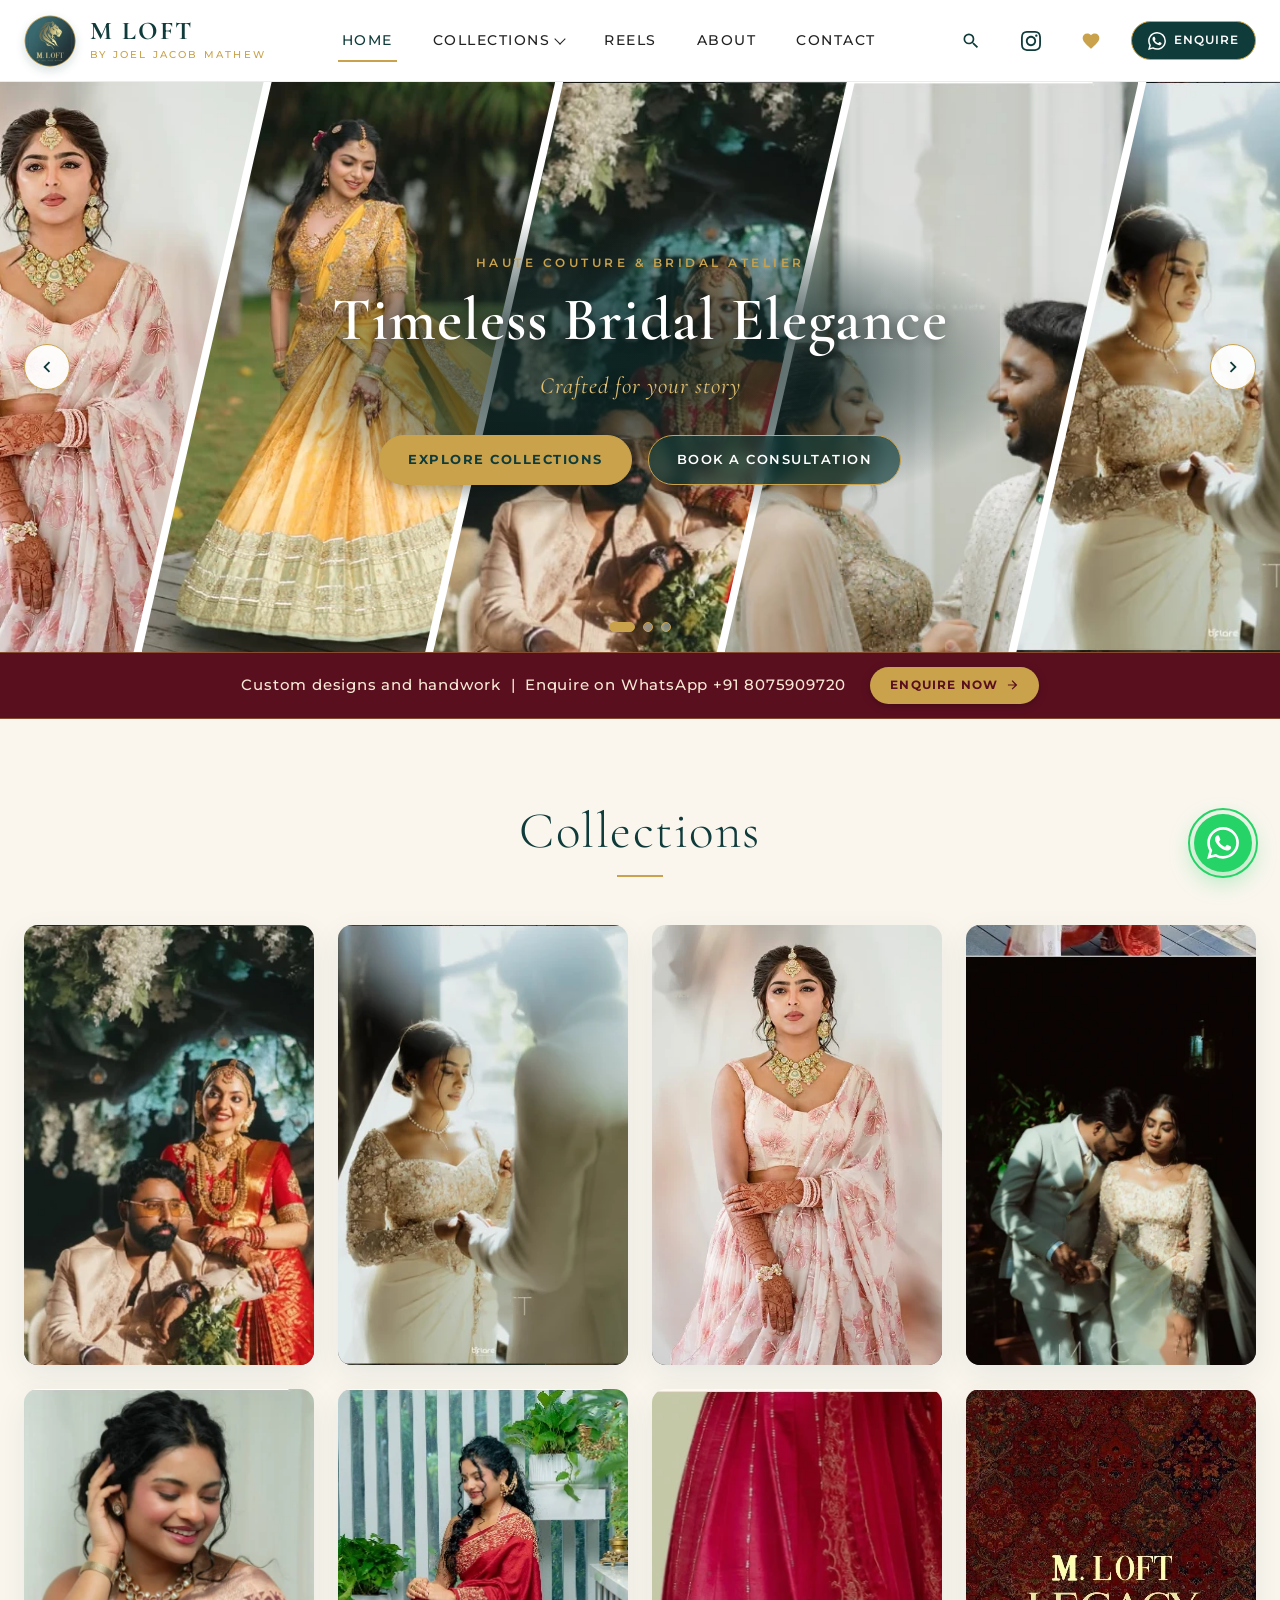
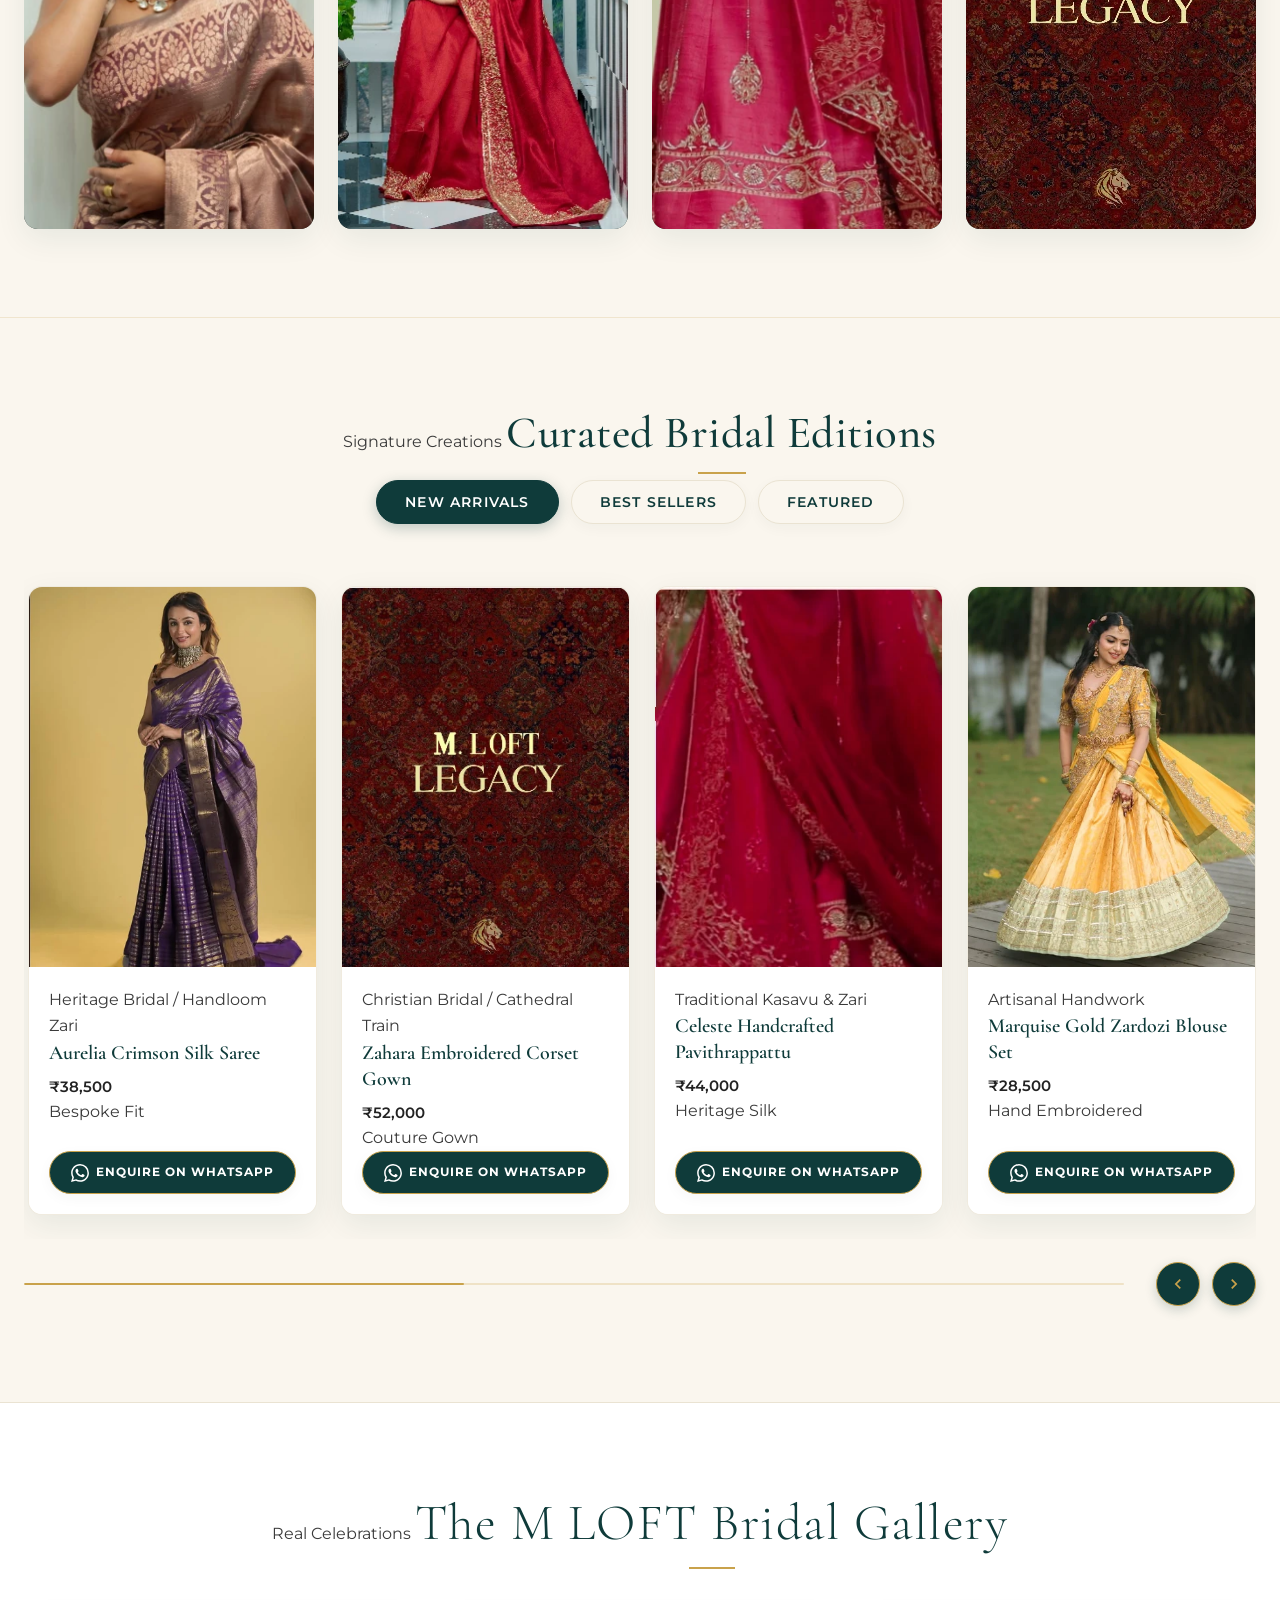
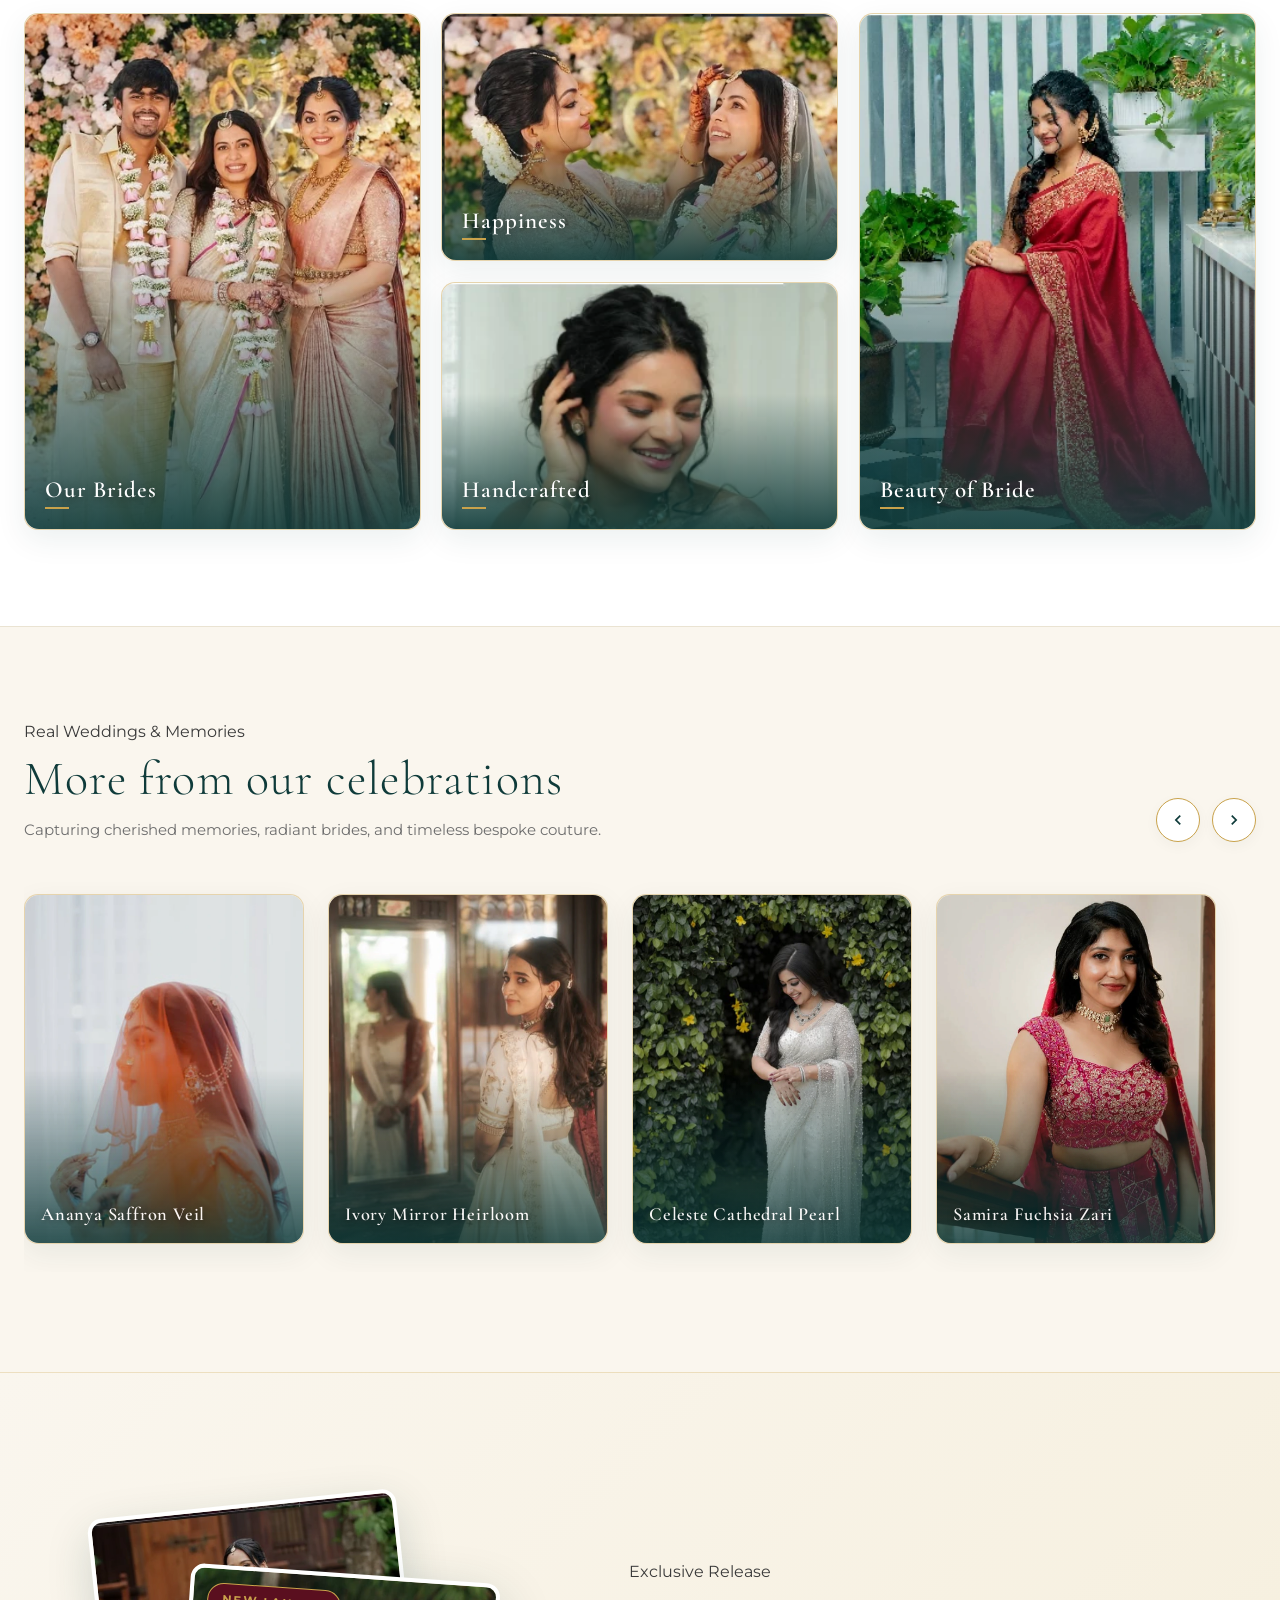
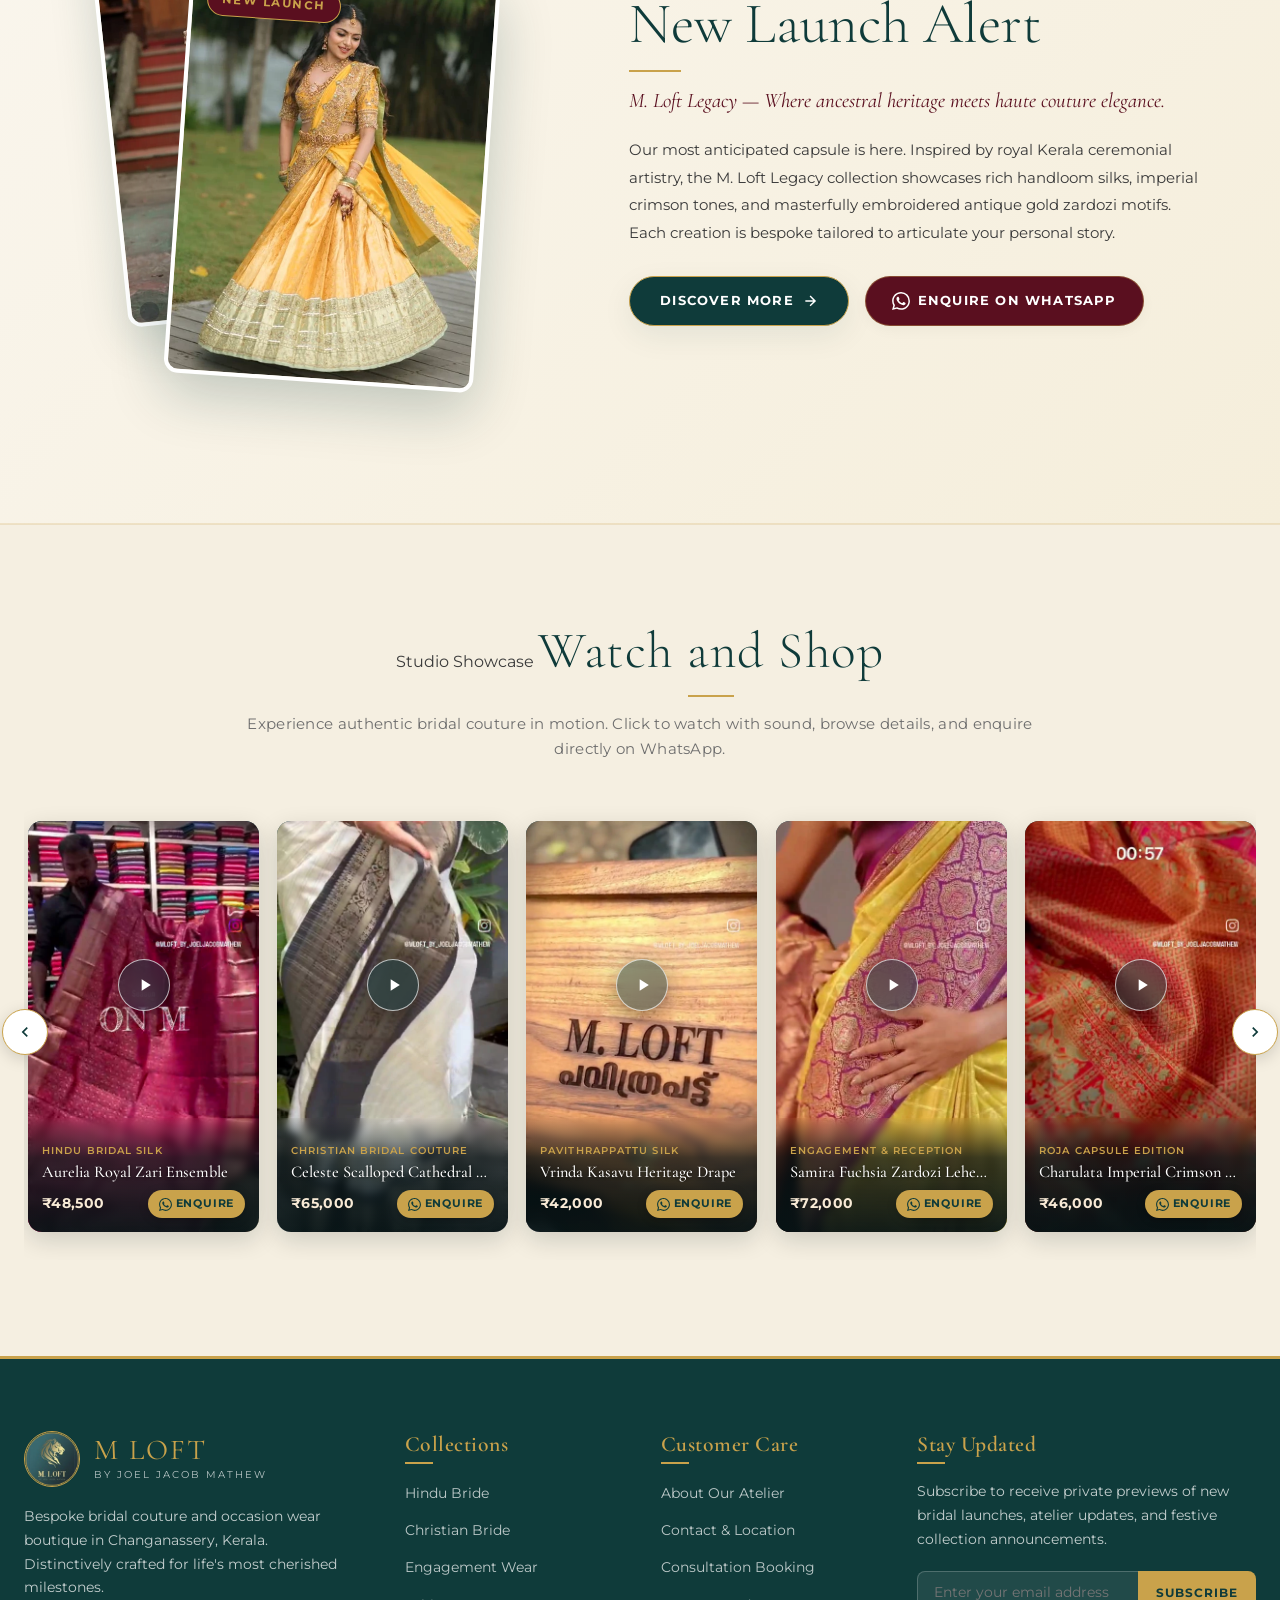
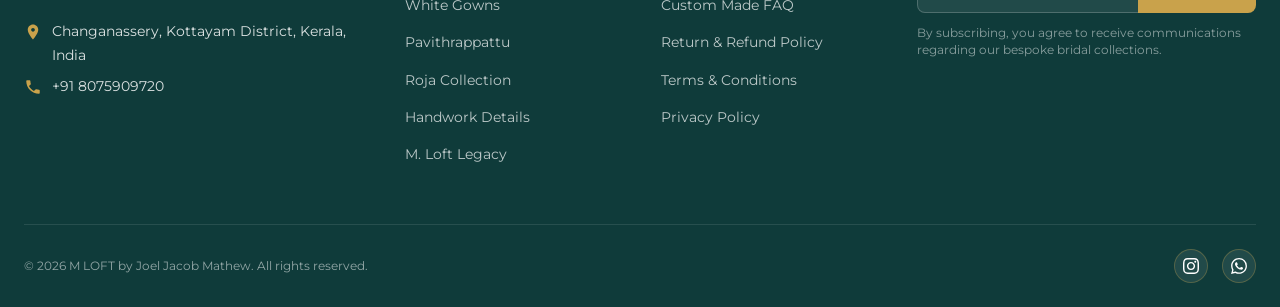
==== commit 94d7219c: "step 4 commit" ====
--- a/index.html
+++ b/index.html
@@ -12,7 +12,7 @@
   <link href="https://fonts.googleapis.com/css2?family=Cormorant+Garamond:ital,wght@0,400;0,500;0,600;0,700;1,400&family=Montserrat:wght@300;400;500;600;700&display=swap" rel="stylesheet">
   
   <!-- Master Stylesheet with cache buster -->
-  <link rel="stylesheet" href="css/style.css?v=4.0">
+  <link rel="stylesheet" href="css/style.css?v=5.0">
 </head>
 <body>
 
@@ -383,9 +383,10 @@
         <div class="collections-grid">
           
           <!-- Card 1: Hindu Bride -->
-          <a href="collections.html?c=hindu-bride" class="collection-card" aria-label="View Hindu Bride Collection">
+          <a href="collections.html?c=hindu-bride" class="collection-card reveal-on-scroll" aria-label="View Hindu Bride Collection">
             <div class="collection-card-img-wrap">
-              <img src="assets/images/hindu-bride-01.webp" alt="Hindu Bride Collection" class="collection-card-img" width="320" height="440" loading="lazy">
+              <img src="assets/images/hindu-bride-01.webp" alt="Hindu Bride Collection" class="collection-card-img primary-img" width="320" height="440" loading="lazy">
+              <img src="assets/images/hindu-bride-02.webp" alt="Hindu Bride Editorial Look" class="collection-card-img hover-img" width="320" height="440" loading="lazy">
             </div>
             <div class="collection-card-overlay">
               <h3 class="collection-card-title">Hindu Bride</h3>
@@ -394,9 +395,10 @@
           </a>
 
           <!-- Card 2: Christian Bride -->
-          <a href="collections.html?c=christian-bride" class="collection-card" aria-label="View Christian Bride Collection">
+          <a href="collections.html?c=christian-bride" class="collection-card reveal-on-scroll" aria-label="View Christian Bride Collection">
             <div class="collection-card-img-wrap">
-              <img src="assets/images/christian-bride-01.webp" alt="Christian Bride Collection" class="collection-card-img" width="320" height="440" loading="lazy">
+              <img src="assets/images/christian-bride-01.webp" alt="Christian Bride Collection" class="collection-card-img primary-img" width="320" height="440" loading="lazy">
+              <img src="assets/images/christian-bride-03.webp" alt="Celeste Pearl Bridal Saree" class="collection-card-img hover-img" width="320" height="440" loading="lazy">
             </div>
             <div class="collection-card-overlay">
               <h3 class="collection-card-title">Christian Bride</h3>
@@ -405,9 +407,10 @@
           </a>
 
           <!-- Card 3: Engagement Wear -->
-          <a href="collections.html?c=engagement" class="collection-card" aria-label="View Engagement Wear Collection">
+          <a href="collections.html?c=engagement" class="collection-card reveal-on-scroll" aria-label="View Engagement Wear Collection">
             <div class="collection-card-img-wrap">
-              <img src="assets/images/engagement-01.webp" alt="Engagement Wear Collection" class="collection-card-img" width="320" height="440" loading="lazy">
+              <img src="assets/images/engagement-01.webp" alt="Engagement Wear Collection" class="collection-card-img primary-img" width="320" height="440" loading="lazy">
+              <img src="assets/images/engagement-03.webp" alt="Samira Fuchsia Zari Bridal Lehenga" class="collection-card-img hover-img" width="320" height="440" loading="lazy">
             </div>
             <div class="collection-card-overlay">
               <h3 class="collection-card-title">Engagement Wear</h3>
@@ -416,9 +419,10 @@
           </a>
 
           <!-- Card 4: White Gowns -->
-          <a href="collections.html?c=white-gown" class="collection-card" aria-label="View White Gowns Collection">
+          <a href="collections.html?c=white-gown" class="collection-card reveal-on-scroll" aria-label="View White Gowns Collection">
             <div class="collection-card-img-wrap">
-              <img src="assets/images/white-gown-01.webp" alt="White Gowns Collection" class="collection-card-img" width="320" height="440" loading="lazy">
+              <img src="assets/images/white-gown-01.webp" alt="White Gowns Collection" class="collection-card-img primary-img" width="320" height="440" loading="lazy">
+              <img src="assets/images/white-gown-02.webp" alt="Giselle Beaded Cathedral Cape Gown" class="collection-card-img hover-img" width="320" height="440" loading="lazy">
             </div>
             <div class="collection-card-overlay">
               <h3 class="collection-card-title">White Gowns</h3>
@@ -427,9 +431,10 @@
           </a>
 
           <!-- Card 5: Pavithrappattu -->
-          <a href="collections.html?c=pavithrappattu" class="collection-card" aria-label="View Pavithrappattu Collection">
+          <a href="collections.html?c=pavithrappattu" class="collection-card reveal-on-scroll" aria-label="View Pavithrappattu Collection">
             <div class="collection-card-img-wrap">
-              <img src="assets/images/pavithrappattu-01.webp" alt="Pavithrappattu Collection" class="collection-card-img" width="320" height="440" loading="lazy">
+              <img src="assets/images/pavithrappattu-01.webp" alt="Pavithrappattu Collection" class="collection-card-img primary-img" width="320" height="440" loading="lazy">
+              <img src="assets/images/pavithrappattu-02.webp" alt="Vrinda Emerald & Maroon Heritage Silk" class="collection-card-img hover-img" width="320" height="440" loading="lazy">
             </div>
             <div class="collection-card-overlay">
               <h3 class="collection-card-title">Pavithrappattu</h3>
@@ -438,9 +443,10 @@
           </a>
 
           <!-- Card 6: Roja Collection -->
-          <a href="collections.html?c=roja" class="collection-card" aria-label="View Roja Collection">
+          <a href="collections.html?c=roja" class="collection-card reveal-on-scroll" aria-label="View Roja Collection">
             <div class="collection-card-img-wrap">
-              <img src="assets/images/roja-01.webp" alt="Roja Collection" class="collection-card-img" width="320" height="440" loading="lazy">
+              <img src="assets/images/roja-01.webp" alt="Roja Collection" class="collection-card-img primary-img" width="320" height="440" loading="lazy">
+              <img src="assets/images/roja-02.webp" alt="Charulata Chartreuse & Plum Zari Saree" class="collection-card-img hover-img" width="320" height="440" loading="lazy">
             </div>
             <div class="collection-card-overlay">
               <h3 class="collection-card-title">Roja Collection</h3>
@@ -449,9 +455,10 @@
           </a>
 
           <!-- Card 7: Handwork Details -->
-          <a href="collections.html?c=handwork" class="collection-card" aria-label="View Handwork Details Collection">
+          <a href="collections.html?c=handwork" class="collection-card reveal-on-scroll" aria-label="View Handwork Details Collection">
             <div class="collection-card-img-wrap">
-              <img src="assets/images/handwork-01.webp" alt="Handwork Details Collection" class="collection-card-img" width="320" height="440" loading="lazy">
+              <img src="assets/images/handwork-01.webp" alt="Handwork Details Collection" class="collection-card-img primary-img" width="320" height="440" loading="lazy">
+              <img src="assets/images/handwork-03.webp" alt="Atelier Zardozi Handloom Artistry" class="collection-card-img hover-img" width="320" height="440" loading="lazy">
             </div>
             <div class="collection-card-overlay">
               <h3 class="collection-card-title">Handwork Details</h3>
@@ -460,9 +467,10 @@
           </a>
 
           <!-- Card 8: M. Loft Legacy -->
-          <a href="collections.html?c=legacy" class="collection-card" aria-label="View M. Loft Legacy Collection">
+          <a href="collections.html?c=legacy" class="collection-card reveal-on-scroll" aria-label="View M. Loft Legacy Collection">
             <div class="collection-card-img-wrap">
-              <img src="assets/images/legacy-01.webp" alt="M. Loft Legacy Collection" class="collection-card-img" width="320" height="440" loading="lazy">
+              <img src="assets/images/legacy-01.webp" alt="M. Loft Legacy Collection" class="collection-card-img primary-img" width="320" height="440" loading="lazy">
+              <img src="assets/images/legacy-02.webp" alt="M. Loft Royal Heritage Campaign" class="collection-card-img hover-img" width="320" height="440" loading="lazy">
             </div>
             <div class="collection-card-overlay">
               <h3 class="collection-card-title">M. Loft Legacy</h3>
@@ -644,6 +652,122 @@
                   </div>
                 </div>
 
+                <!-- Product 6 -->
+                <div class="product-card reveal-on-scroll" data-product-id="prod-na-6" data-name="Celeste Pearl-Work Bridal Saree" data-category="Christian Bridal / Handloom Silk" data-price="₹54,000" data-img="assets/images/christian-bride-03.webp" data-badge="New Arrival" data-desc="Handcrafted Christian bridal saree in shimmering ivory organza, embellished with scalloped pearl borders, cutwork lace, and fine floral thread embroidery.">
+                  <div class="product-img-wrap">
+                    <img src="assets/images/christian-bride-03.webp" alt="Celeste Pearl-Work Bridal Saree" class="product-img" width="295" height="380" loading="lazy">
+                    <span class="product-badge">New Arrival</span>
+                    <button class="product-wishlist-btn" aria-label="Save to Wishlist" onclick="toggleWishlist('prod-na-6', this)">
+                      <svg viewBox="0 0 24 24"><path d="M12 21.35l-1.45-1.32C5.4 15.36 2 12.28 2 8.5 2 5.42 4.42 3 7.5 3c1.74 0 3.41.81 4.5 2.09C13.09 3.81 14.76 3 16.5 3 19.58 3 22 5.42 22 8.5c0 3.78-3.4 6.86-8.55 11.54L12 21.35z"/></svg>
+                    </button>
+                    <div class="product-hover-actions">
+                      <button class="btn-quick-view" onclick="openQuickView('prod-na-6')">
+                        <svg viewBox="0 0 24 24"><path d="M12 4.5C7 4.5 2.73 7.61 1 12c1.73 4.39 6 7.5 11 7.5s9.27-3.11 11-7.5c-1.73-4.39-6-7.5-11-7.5zM12 17c-2.76 0-5-2.24-5-5s2.24-5 5-5 5 2.24 5 5-2.24 5-5 5zm0-8c-1.66 0-3 1.34-3 3s1.34 3 3 3 3-1.34 3-3-1.34-3-3-3z"/></svg>
+                        <span>Quick View</span>
+                      </button>
+                    </div>
+                  </div>
+                  <div class="product-info">
+                    <div class="product-meta">Christian Bridal / Handloom Silk</div>
+                    <h3 class="product-title">Celeste Pearl-Work Bridal Saree</h3>
+                    <div class="product-pricing">
+                      <span class="product-price">₹54,000</span>
+                      <span class="product-badge-tag">Pearl Handwork</span>
+                    </div>
+                    <a href="https://wa.me/918075909720?text=Hello%20M%20LOFT,%20I%20am%20enquiring%20about%20the%20Celeste%20Pearl-Work%20Bridal%20Saree%20(₹54,000).%20Please%20share%20details." target="_blank" rel="noopener" class="btn-product-enquire">
+                      <svg xmlns="http://www.w3.org/2000/svg" viewBox="0 0 24 24" width="18" height="18" fill="#fff" aria-hidden="true"><path d="M17.472 14.382c-.297-.149-1.758-.867-2.03-.967-.273-.099-.471-.148-.67.15-.197.297-.767.966-.94 1.164-.173.199-.347.223-.644.075-.297-.15-1.255-.463-2.39-1.475-.883-.788-1.48-1.761-1.653-2.059-.173-.297-.018-.458.13-.606.134-.133.298-.347.446-.52.149-.174.198-.298.298-.497.099-.198.05-.371-.025-.52-.075-.149-.669-1.612-.916-2.207-.242-.579-.487-.5-.669-.51-.173-.008-.371-.01-.57-.01-.198 0-.52.074-.792.372-.272.297-1.04 1.016-1.04 2.479 0 1.462 1.065 2.875 1.213 3.074.149.198 2.096 3.2 5.077 4.487.709.306 1.262.489 1.694.625.712.227 1.36.195 1.871.118.571-.085 1.758-.719 2.006-1.413.248-.694.248-1.289.173-1.413-.074-.124-.272-.198-.57-.347m-5.421 7.403h-.004a9.87 9.87 0 01-5.031-1.378l-.361-.214-3.741.982.998-3.648-.235-.374a9.86 9.86 0 01-1.51-5.26c.001-5.45 4.436-9.884 9.888-9.884 2.64 0 5.122 1.03 6.988 2.898a9.825 9.825 0 012.893 6.994c-.003 5.45-4.437 9.884-9.885 9.884m8.413-18.297A11.815 11.815 0 0012.05 0C5.495 0 .16 5.335.157 11.892c0 2.096.547 4.142 1.588 5.945L.057 24l6.305-1.654a11.882 11.882 0 005.683 1.448h.005c6.554 0 11.89-5.335 11.893-11.893a11.821 11.821 0 00-3.48-8.413Z"/></svg>
+                      <span>Enquire on WhatsApp</span>
+                    </a>
+                  </div>
+                </div>
+
+                <!-- Product 7 -->
+                <div class="product-card reveal-on-scroll" data-product-id="prod-na-7" data-name="Samira Fuchsia Zari Bridal Lehenga" data-category="Engagement & Reception Couture" data-price="₹68,000" data-img="assets/images/engagement-03.webp" data-badge="New Arrival" data-desc="Radiant fuchsia raw silk bridal lehenga lavishly woven with antique gold zari chevron patterns, paired with a heavily embroidered zardozi blouse.">
+                  <div class="product-img-wrap">
+                    <img src="assets/images/engagement-03.webp" alt="Samira Fuchsia Zari Bridal Lehenga" class="product-img" width="295" height="380" loading="lazy">
+                    <span class="product-badge">New Arrival</span>
+                    <button class="product-wishlist-btn" aria-label="Save to Wishlist" onclick="toggleWishlist('prod-na-7', this)">
+                      <svg viewBox="0 0 24 24"><path d="M12 21.35l-1.45-1.32C5.4 15.36 2 12.28 2 8.5 2 5.42 4.42 3 7.5 3c1.74 0 3.41.81 4.5 2.09C13.09 3.81 14.76 3 16.5 3 19.58 3 22 5.42 22 8.5c0 3.78-3.4 6.86-8.55 11.54L12 21.35z"/></svg>
+                    </button>
+                    <div class="product-hover-actions">
+                      <button class="btn-quick-view" onclick="openQuickView('prod-na-7')">
+                        <svg viewBox="0 0 24 24"><path d="M12 4.5C7 4.5 2.73 7.61 1 12c1.73 4.39 6 7.5 11 7.5s9.27-3.11 11-7.5c-1.73-4.39-6-7.5-11-7.5zM12 17c-2.76 0-5-2.24-5-5s2.24-5 5-5 5 2.24 5 5-2.24 5-5 5zm0-8c-1.66 0-3 1.34-3 3s1.34 3 3 3 3-1.34 3-3-1.34-3-3-3z"/></svg>
+                        <span>Quick View</span>
+                      </button>
+                    </div>
+                  </div>
+                  <div class="product-info">
+                    <div class="product-meta">Engagement & Reception Couture</div>
+                    <h3 class="product-title">Samira Fuchsia Zari Bridal Lehenga</h3>
+                    <div class="product-pricing">
+                      <span class="product-price">₹68,000</span>
+                      <span class="product-badge-tag">Bespoke Bridal</span>
+                    </div>
+                    <a href="https://wa.me/918075909720?text=Hello%20M%20LOFT,%20I%20am%20enquiring%20about%20the%20Samira%20Fuchsia%20Zari%20Bridal%20Lehenga%20(₹68,000).%20Please%20share%20details." target="_blank" rel="noopener" class="btn-product-enquire">
+                      <svg xmlns="http://www.w3.org/2000/svg" viewBox="0 0 24 24" width="18" height="18" fill="#fff" aria-hidden="true"><path d="M17.472 14.382c-.297-.149-1.758-.867-2.03-.967-.273-.099-.471-.148-.67.15-.197.297-.767.966-.94 1.164-.173.199-.347.223-.644.075-.297-.15-1.255-.463-2.39-1.475-.883-.788-1.48-1.761-1.653-2.059-.173-.297-.018-.458.13-.606.134-.133.298-.347.446-.52.149-.174.198-.298.298-.497.099-.198.05-.371-.025-.52-.075-.149-.669-1.612-.916-2.207-.242-.579-.487-.5-.669-.51-.173-.008-.371-.01-.57-.01-.198 0-.52.074-.792.372-.272.297-1.04 1.016-1.04 2.479 0 1.462 1.065 2.875 1.213 3.074.149.198 2.096 3.2 5.077 4.487.709.306 1.262.489 1.694.625.712.227 1.36.195 1.871.118.571-.085 1.758-.719 2.006-1.413.248-.694.248-1.289.173-1.413-.074-.124-.272-.198-.57-.347m-5.421 7.403h-.004a9.87 9.87 0 01-5.031-1.378l-.361-.214-3.741.982.998-3.648-.235-.374a9.86 9.86 0 01-1.51-5.26c.001-5.45 4.436-9.884 9.888-9.884 2.64 0 5.122 1.03 6.988 2.898a9.825 9.825 0 012.893 6.994c-.003 5.45-4.437 9.884-9.885 9.884m8.413-18.297A11.815 11.815 0 0012.05 0C5.495 0 .16 5.335.157 11.892c0 2.096.547 4.142 1.588 5.945L.057 24l6.305-1.654a11.882 11.882 0 005.683 1.448h.005c6.554 0 11.89-5.335 11.893-11.893a11.821 11.821 0 00-3.48-8.413Z"/></svg>
+                      <span>Enquire on WhatsApp</span>
+                    </a>
+                  </div>
+                </div>
+
+                <!-- Product 8 -->
+                <div class="product-card reveal-on-scroll" data-product-id="prod-na-8" data-name="Vrinda Emerald & Maroon Heritage Silk" data-category="Pavithrappattu / Temple Weave" data-price="₹46,500" data-img="assets/images/pavithrappattu-02.webp" data-badge="New Arrival" data-desc="Timeless Pavithrappattu silk featuring an emerald body and contrasting rich maroon pallu, woven with traditional South Indian golden temple motifs.">
+                  <div class="product-img-wrap">
+                    <img src="assets/images/pavithrappattu-02.webp" alt="Vrinda Emerald & Maroon Heritage Silk" class="product-img" width="295" height="380" loading="lazy">
+                    <span class="product-badge">New Arrival</span>
+                    <button class="product-wishlist-btn" aria-label="Save to Wishlist" onclick="toggleWishlist('prod-na-8', this)">
+                      <svg viewBox="0 0 24 24"><path d="M12 21.35l-1.45-1.32C5.4 15.36 2 12.28 2 8.5 2 5.42 4.42 3 7.5 3c1.74 0 3.41.81 4.5 2.09C13.09 3.81 14.76 3 16.5 3 19.58 3 22 5.42 22 8.5c0 3.78-3.4 6.86-8.55 11.54L12 21.35z"/></svg>
+                    </button>
+                    <div class="product-hover-actions">
+                      <button class="btn-quick-view" onclick="openQuickView('prod-na-8')">
+                        <svg viewBox="0 0 24 24"><path d="M12 4.5C7 4.5 2.73 7.61 1 12c1.73 4.39 6 7.5 11 7.5s9.27-3.11 11-7.5c-1.73-4.39-6-7.5-11-7.5zM12 17c-2.76 0-5-2.24-5-5s2.24-5 5-5 5 2.24 5 5-2.24 5-5 5zm0-8c-1.66 0-3 1.34-3 3s1.34 3 3 3 3-1.34 3-3-1.34-3-3-3z"/></svg>
+                        <span>Quick View</span>
+                      </button>
+                    </div>
+                  </div>
+                  <div class="product-info">
+                    <div class="product-meta">Pavithrappattu / Temple Weave</div>
+                    <h3 class="product-title">Vrinda Emerald & Maroon Heritage Silk</h3>
+                    <div class="product-pricing">
+                      <span class="product-price">₹46,500</span>
+                      <span class="product-badge-tag">Heritage Kasavu</span>
+                    </div>
+                    <a href="https://wa.me/918075909720?text=Hello%20M%20LOFT,%20I%20am%20enquiring%20about%20the%20Vrinda%20Emerald%20%26%20Maroon%20Heritage%20Silk%20(₹46,500).%20Please%20share%20details." target="_blank" rel="noopener" class="btn-product-enquire">
+                      <svg xmlns="http://www.w3.org/2000/svg" viewBox="0 0 24 24" width="18" height="18" fill="#fff" aria-hidden="true"><path d="M17.472 14.382c-.297-.149-1.758-.867-2.03-.967-.273-.099-.471-.148-.67.15-.197.297-.767.966-.94 1.164-.173.199-.347.223-.644.075-.297-.15-1.255-.463-2.39-1.475-.883-.788-1.48-1.761-1.653-2.059-.173-.297-.018-.458.13-.606.134-.133.298-.347.446-.52.149-.174.198-.298.298-.497.099-.198.05-.371-.025-.52-.075-.149-.669-1.612-.916-2.207-.242-.579-.487-.5-.669-.51-.173-.008-.371-.01-.57-.01-.198 0-.52.074-.792.372-.272.297-1.04 1.016-1.04 2.479 0 1.462 1.065 2.875 1.213 3.074.149.198 2.096 3.2 5.077 4.487.709.306 1.262.489 1.694.625.712.227 1.36.195 1.871.118.571-.085 1.758-.719 2.006-1.413.248-.694.248-1.289.173-1.413-.074-.124-.272-.198-.57-.347m-5.421 7.403h-.004a9.87 9.87 0 01-5.031-1.378l-.361-.214-3.741.982.998-3.648-.235-.374a9.86 9.86 0 01-1.51-5.26c.001-5.45 4.436-9.884 9.888-9.884 2.64 0 5.122 1.03 6.988 2.898a9.825 9.825 0 012.893 6.994c-.003 5.45-4.437 9.884-9.885 9.884m8.413-18.297A11.815 11.815 0 0012.05 0C5.495 0 .16 5.335.157 11.892c0 2.096.547 4.142 1.588 5.945L.057 24l6.305-1.654a11.882 11.882 0 005.683 1.448h.005c6.554 0 11.89-5.335 11.893-11.893a11.821 11.821 0 00-3.48-8.413Z"/></svg>
+                      <span>Enquire on WhatsApp</span>
+                    </a>
+                  </div>
+                </div>
+
+                <!-- Product 9 -->
+                <div class="product-card reveal-on-scroll" data-product-id="prod-na-9" data-name="Charulata Chartreuse & Plum Zari Saree" data-category="Roja Capsule / Dual-Tone Silk" data-price="₹45,000" data-img="assets/images/roja-02.webp" data-badge="New Arrival" data-desc="Exquisite chartreuse silk drape complemented by a plum purple border and delicate floral zari buttas, reflecting heirloom ceremonial royalty.">
+                  <div class="product-img-wrap">
+                    <img src="assets/images/roja-02.webp" alt="Charulata Chartreuse & Plum Zari Saree" class="product-img" width="295" height="380" loading="lazy">
+                    <span class="product-badge">New Arrival</span>
+                    <button class="product-wishlist-btn" aria-label="Save to Wishlist" onclick="toggleWishlist('prod-na-9', this)">
+                      <svg viewBox="0 0 24 24"><path d="M12 21.35l-1.45-1.32C5.4 15.36 2 12.28 2 8.5 2 5.42 4.42 3 7.5 3c1.74 0 3.41.81 4.5 2.09C13.09 3.81 14.76 3 16.5 3 19.58 3 22 5.42 22 8.5c0 3.78-3.4 6.86-8.55 11.54L12 21.35z"/></svg>
+                    </button>
+                    <div class="product-hover-actions">
+                      <button class="btn-quick-view" onclick="openQuickView('prod-na-9')">
+                        <svg viewBox="0 0 24 24"><path d="M12 4.5C7 4.5 2.73 7.61 1 12c1.73 4.39 6 7.5 11 7.5s9.27-3.11 11-7.5c-1.73-4.39-6-7.5-11-7.5zM12 17c-2.76 0-5-2.24-5-5s2.24-5 5-5 5 2.24 5 5-2.24 5-5 5zm0-8c-1.66 0-3 1.34-3 3s1.34 3 3 3 3-1.34 3-3-1.34-3-3-3z"/></svg>
+                        <span>Quick View</span>
+                      </button>
+                    </div>
+                  </div>
+                  <div class="product-info">
+                    <div class="product-meta">Roja Capsule / Dual-Tone Silk</div>
+                    <h3 class="product-title">Charulata Chartreuse & Plum Zari Saree</h3>
+                    <div class="product-pricing">
+                      <span class="product-price">₹45,000</span>
+                      <span class="product-badge-tag">Roja Edition</span>
+                    </div>
+                    <a href="https://wa.me/918075909720?text=Hello%20M%20LOFT,%20I%20am%20enquiring%20about%20the%20Charulata%20Chartreuse%20%26%20Plum%20Zari%20Saree%20(₹45,000).%20Please%20share%20details." target="_blank" rel="noopener" class="btn-product-enquire">
+                      <svg xmlns="http://www.w3.org/2000/svg" viewBox="0 0 24 24" width="18" height="18" fill="#fff" aria-hidden="true"><path d="M17.472 14.382c-.297-.149-1.758-.867-2.03-.967-.273-.099-.471-.148-.67.15-.197.297-.767.966-.94 1.164-.173.199-.347.223-.644.075-.297-.15-1.255-.463-2.39-1.475-.883-.788-1.48-1.761-1.653-2.059-.173-.297-.018-.458.13-.606.134-.133.298-.347.446-.52.149-.174.198-.298.298-.497.099-.198.05-.371-.025-.52-.075-.149-.669-1.612-.916-2.207-.242-.579-.487-.5-.669-.51-.173-.008-.371-.01-.57-.01-.198 0-.52.074-.792.372-.272.297-1.04 1.016-1.04 2.479 0 1.462 1.065 2.875 1.213 3.074.149.198 2.096 3.2 5.077 4.487.709.306 1.262.489 1.694.625.712.227 1.36.195 1.871.118.571-.085 1.758-.719 2.006-1.413.248-.694.248-1.289.173-1.413-.074-.124-.272-.198-.57-.347m-5.421 7.403h-.004a9.87 9.87 0 01-5.031-1.378l-.361-.214-3.741.982.998-3.648-.235-.374a9.86 9.86 0 01-1.51-5.26c.001-5.45 4.436-9.884 9.888-9.884 2.64 0 5.122 1.03 6.988 2.898a9.825 9.825 0 012.893 6.994c-.003 5.45-4.437 9.884-9.885 9.884m8.413-18.297A11.815 11.815 0 0012.05 0C5.495 0 .16 5.335.157 11.892c0 2.096.547 4.142 1.588 5.945L.057 24l6.305-1.654a11.882 11.882 0 005.683 1.448h.005c6.554 0 11.89-5.335 11.893-11.893a11.821 11.821 0 00-3.48-8.413Z"/></svg>
+                      <span>Enquire on WhatsApp</span>
+                    </a>
+                  </div>
+                </div>
+
               </div>
             </div>
           </div>
@@ -798,6 +922,122 @@
                   </div>
                 </div>
 
+                <!-- Product 6 -->
+                <div class="product-card reveal-on-scroll" data-product-id="prod-bs-6" data-name="Mayura Tangerine Kanchipuram Silk" data-category="Hindu Bridal / Korvai Weave" data-price="₹51,000" data-img="assets/images/hindu-bride-03.webp" data-badge="Best Seller" data-desc="Vibrant tangerine pure Kanchipuram silk saree with contrast peacock green border, handwoven using traditional Korvai interlocking zari techniques.">
+                  <div class="product-img-wrap">
+                    <img src="assets/images/hindu-bride-03.webp" alt="Mayura Tangerine Kanchipuram Silk" class="product-img" width="295" height="380" loading="lazy">
+                    <span class="product-badge">Best Seller</span>
+                    <button class="product-wishlist-btn" aria-label="Save to Wishlist" onclick="toggleWishlist('prod-bs-6', this)">
+                      <svg viewBox="0 0 24 24"><path d="M12 21.35l-1.45-1.32C5.4 15.36 2 12.28 2 8.5 2 5.42 4.42 3 7.5 3c1.74 0 3.41.81 4.5 2.09C13.09 3.81 14.76 3 16.5 3 19.58 3 22 5.42 22 8.5c0 3.78-3.4 6.86-8.55 11.54L12 21.35z"/></svg>
+                    </button>
+                    <div class="product-hover-actions">
+                      <button class="btn-quick-view" onclick="openQuickView('prod-bs-6')">
+                        <svg viewBox="0 0 24 24"><path d="M12 4.5C7 4.5 2.73 7.61 1 12c1.73 4.39 6 7.5 11 7.5s9.27-3.11 11-7.5c-1.73-4.39-6-7.5-11-7.5zM12 17c-2.76 0-5-2.24-5-5s2.24-5 5-5 5 2.24 5 5-2.24 5-5 5zm0-8c-1.66 0-3 1.34-3 3s1.34 3 3 3 3-1.34 3-3-1.34-3-3-3z"/></svg>
+                        <span>Quick View</span>
+                      </button>
+                    </div>
+                  </div>
+                  <div class="product-info">
+                    <div class="product-meta">Hindu Bridal / Korvai Weave</div>
+                    <h3 class="product-title">Mayura Tangerine Kanchipuram Silk</h3>
+                    <div class="product-pricing">
+                      <span class="product-price">₹51,000</span>
+                      <span class="product-badge-tag">Korvai Weave</span>
+                    </div>
+                    <a href="https://wa.me/918075909720?text=Hello%20M%20LOFT,%20I%20am%20enquiring%20about%20the%20Mayura%20Tangerine%20Kanchipuram%20Silk%20(₹51,000).%20Please%20share%20details." target="_blank" rel="noopener" class="btn-product-enquire">
+                      <svg xmlns="http://www.w3.org/2000/svg" viewBox="0 0 24 24" width="18" height="18" fill="#fff" aria-hidden="true"><path d="M17.472 14.382c-.297-.149-1.758-.867-2.03-.967-.273-.099-.471-.148-.67.15-.197.297-.767.966-.94 1.164-.173.199-.347.223-.644.075-.297-.15-1.255-.463-2.39-1.475-.883-.788-1.48-1.761-1.653-2.059-.173-.297-.018-.458.13-.606.134-.133.298-.347.446-.52.149-.174.198-.298.298-.497.099-.198.05-.371-.025-.52-.075-.149-.669-1.612-.916-2.207-.242-.579-.487-.5-.669-.51-.173-.008-.371-.01-.57-.01-.198 0-.52.074-.792.372-.272.297-1.04 1.016-1.04 2.479 0 1.462 1.065 2.875 1.213 3.074.149.198 2.096 3.2 5.077 4.487.709.306 1.262.489 1.694.625.712.227 1.36.195 1.871.118.571-.085 1.758-.719 2.006-1.413.248-.694.248-1.289.173-1.413-.074-.124-.272-.198-.57-.347m-5.421 7.403h-.004a9.87 9.87 0 01-5.031-1.378l-.361-.214-3.741.982.998-3.648-.235-.374a9.86 9.86 0 01-1.51-5.26c.001-5.45 4.436-9.884 9.888-9.884 2.64 0 5.122 1.03 6.988 2.898a9.825 9.825 0 012.893 6.994c-.003 5.45-4.437 9.884-9.885 9.884m8.413-18.297A11.815 11.815 0 0012.05 0C5.495 0 .16 5.335.157 11.892c0 2.096.547 4.142 1.588 5.945L.057 24l6.305-1.654a11.882 11.882 0 005.683 1.448h.005c6.554 0 11.89-5.335 11.893-11.893a11.821 11.821 0 00-3.48-8.413Z"/></svg>
+                      <span>Enquire on WhatsApp</span>
+                    </a>
+                  </div>
+                </div>
+
+                <!-- Product 7 -->
+                <div class="product-card reveal-on-scroll" data-product-id="prod-bs-7" data-name="Aurelia Floral Organza Lehenga" data-category="Engagement Wear / Pastel Silk" data-price="₹59,000" data-img="assets/images/engagement-02.webp" data-badge="Best Seller" data-desc="Romantic pastel lehenga handcrafted in sheer silk organza, adorned with hand-painted floral motifs and glistening champagne sequin handwork.">
+                  <div class="product-img-wrap">
+                    <img src="assets/images/engagement-02.webp" alt="Aurelia Floral Organza Lehenga" class="product-img" width="295" height="380" loading="lazy">
+                    <span class="product-badge">Best Seller</span>
+                    <button class="product-wishlist-btn" aria-label="Save to Wishlist" onclick="toggleWishlist('prod-bs-7', this)">
+                      <svg viewBox="0 0 24 24"><path d="M12 21.35l-1.45-1.32C5.4 15.36 2 12.28 2 8.5 2 5.42 4.42 3 7.5 3c1.74 0 3.41.81 4.5 2.09C13.09 3.81 14.76 3 16.5 3 19.58 3 22 5.42 22 8.5c0 3.78-3.4 6.86-8.55 11.54L12 21.35z"/></svg>
+                    </button>
+                    <div class="product-hover-actions">
+                      <button class="btn-quick-view" onclick="openQuickView('prod-bs-7')">
+                        <svg viewBox="0 0 24 24"><path d="M12 4.5C7 4.5 2.73 7.61 1 12c1.73 4.39 6 7.5 11 7.5s9.27-3.11 11-7.5c-1.73-4.39-6-7.5-11-7.5zM12 17c-2.76 0-5-2.24-5-5s2.24-5 5-5 5 2.24 5 5-2.24 5-5 5zm0-8c-1.66 0-3 1.34-3 3s1.34 3 3 3 3-1.34 3-3-1.34-3-3-3z"/></svg>
+                        <span>Quick View</span>
+                      </button>
+                    </div>
+                  </div>
+                  <div class="product-info">
+                    <div class="product-meta">Engagement Wear / Pastel Silk</div>
+                    <h3 class="product-title">Aurelia Floral Organza Lehenga</h3>
+                    <div class="product-pricing">
+                      <span class="product-price">₹59,000</span>
+                      <span class="product-badge-tag">Pastel Elegance</span>
+                    </div>
+                    <a href="https://wa.me/918075909720?text=Hello%20M%20LOFT,%20I%20am%20enquiring%20about%20the%20Aurelia%20Floral%20Organza%20Lehenga%20(₹59,000).%20Please%20share%20details." target="_blank" rel="noopener" class="btn-product-enquire">
+                      <svg xmlns="http://www.w3.org/2000/svg" viewBox="0 0 24 24" width="18" height="18" fill="#fff" aria-hidden="true"><path d="M17.472 14.382c-.297-.149-1.758-.867-2.03-.967-.273-.099-.471-.148-.67.15-.197.297-.767.966-.94 1.164-.173.199-.347.223-.644.075-.297-.15-1.255-.463-2.39-1.475-.883-.788-1.48-1.761-1.653-2.059-.173-.297-.018-.458.13-.606.134-.133.298-.347.446-.52.149-.174.198-.298.298-.497.099-.198.05-.371-.025-.52-.075-.149-.669-1.612-.916-2.207-.242-.579-.487-.5-.669-.51-.173-.008-.371-.01-.57-.01-.198 0-.52.074-.792.372-.272.297-1.04 1.016-1.04 2.479 0 1.462 1.065 2.875 1.213 3.074.149.198 2.096 3.2 5.077 4.487.709.306 1.262.489 1.694.625.712.227 1.36.195 1.871.118.571-.085 1.758-.719 2.006-1.413.248-.694.248-1.289.173-1.413-.074-.124-.272-.198-.57-.347m-5.421 7.403h-.004a9.87 9.87 0 01-5.031-1.378l-.361-.214-3.741.982.998-3.648-.235-.374a9.86 9.86 0 01-1.51-5.26c.001-5.45 4.436-9.884 9.888-9.884 2.64 0 5.122 1.03 6.988 2.898a9.825 9.825 0 012.893 6.994c-.003 5.45-4.437 9.884-9.885 9.884m8.413-18.297A11.815 11.815 0 0012.05 0C5.495 0 .16 5.335.157 11.892c0 2.096.547 4.142 1.588 5.945L.057 24l6.305-1.654a11.882 11.882 0 005.683 1.448h.005c6.554 0 11.89-5.335 11.893-11.893a11.821 11.821 0 00-3.48-8.413Z"/></svg>
+                      <span>Enquire on WhatsApp</span>
+                    </a>
+                  </div>
+                </div>
+
+                <!-- Product 8 -->
+                <div class="product-card reveal-on-scroll" data-product-id="prod-bs-8" data-name="Evangeline Antique Gold Tissue Saree" data-category="Christian Bridal / Tissue Zari" data-price="₹49,000" data-img="assets/images/christian-bride-04.webp" data-badge="Best Seller" data-desc="Luminous antique gold tissue bridal saree styled with intricate hand-embroidered pearl scallops and tailored corset blouse for bridal majesty.">
+                  <div class="product-img-wrap">
+                    <img src="assets/images/christian-bride-04.webp" alt="Evangeline Antique Gold Tissue Saree" class="product-img" width="295" height="380" loading="lazy">
+                    <span class="product-badge">Best Seller</span>
+                    <button class="product-wishlist-btn" aria-label="Save to Wishlist" onclick="toggleWishlist('prod-bs-8', this)">
+                      <svg viewBox="0 0 24 24"><path d="M12 21.35l-1.45-1.32C5.4 15.36 2 12.28 2 8.5 2 5.42 4.42 3 7.5 3c1.74 0 3.41.81 4.5 2.09C13.09 3.81 14.76 3 16.5 3 19.58 3 22 5.42 22 8.5c0 3.78-3.4 6.86-8.55 11.54L12 21.35z"/></svg>
+                    </button>
+                    <div class="product-hover-actions">
+                      <button class="btn-quick-view" onclick="openQuickView('prod-bs-8')">
+                        <svg viewBox="0 0 24 24"><path d="M12 4.5C7 4.5 2.73 7.61 1 12c1.73 4.39 6 7.5 11 7.5s9.27-3.11 11-7.5c-1.73-4.39-6-7.5-11-7.5zM12 17c-2.76 0-5-2.24-5-5s2.24-5 5-5 5 2.24 5 5-2.24 5-5 5zm0-8c-1.66 0-3 1.34-3 3s1.34 3 3 3 3-1.34 3-3-1.34-3-3-3z"/></svg>
+                        <span>Quick View</span>
+                      </button>
+                    </div>
+                  </div>
+                  <div class="product-info">
+                    <div class="product-meta">Christian Bridal / Tissue Zari</div>
+                    <h3 class="product-title">Evangeline Antique Gold Tissue Saree</h3>
+                    <div class="product-pricing">
+                      <span class="product-price">₹49,000</span>
+                      <span class="product-badge-tag">Tissue Zari</span>
+                    </div>
+                    <a href="https://wa.me/918075909720?text=Hello%20M%20LOFT,%20I%20am%20enquiring%20about%20the%20Evangeline%20Antique%20Gold%20Tissue%20Saree%20(₹49,000).%20Please%20share%20details." target="_blank" rel="noopener" class="btn-product-enquire">
+                      <svg xmlns="http://www.w3.org/2000/svg" viewBox="0 0 24 24" width="18" height="18" fill="#fff" aria-hidden="true"><path d="M17.472 14.382c-.297-.149-1.758-.867-2.03-.967-.273-.099-.471-.148-.67.15-.197.297-.767.966-.94 1.164-.173.199-.347.223-.644.075-.297-.15-1.255-.463-2.39-1.475-.883-.788-1.48-1.761-1.653-2.059-.173-.297-.018-.458.13-.606.134-.133.298-.347.446-.52.149-.174.198-.298.298-.497.099-.198.05-.371-.025-.52-.075-.149-.669-1.612-.916-2.207-.242-.579-.487-.5-.669-.51-.173-.008-.371-.01-.57-.01-.198 0-.52.074-.792.372-.272.297-1.04 1.016-1.04 2.479 0 1.462 1.065 2.875 1.213 3.074.149.198 2.096 3.2 5.077 4.487.709.306 1.262.489 1.694.625.712.227 1.36.195 1.871.118.571-.085 1.758-.719 2.006-1.413.248-.694.248-1.289.173-1.413-.074-.124-.272-.198-.57-.347m-5.421 7.403h-.004a9.87 9.87 0 01-5.031-1.378l-.361-.214-3.741.982.998-3.648-.235-.374a9.86 9.86 0 01-1.51-5.26c.001-5.45 4.436-9.884 9.888-9.884 2.64 0 5.122 1.03 6.988 2.898a9.825 9.825 0 012.893 6.994c-.003 5.45-4.437 9.884-9.885 9.884m8.413-18.297A11.815 11.815 0 0012.05 0C5.495 0 .16 5.335.157 11.892c0 2.096.547 4.142 1.588 5.945L.057 24l6.305-1.654a11.882 11.882 0 005.683 1.448h.005c6.554 0 11.89-5.335 11.893-11.893a11.821 11.821 0 00-3.48-8.413Z"/></svg>
+                      <span>Enquire on WhatsApp</span>
+                    </a>
+                  </div>
+                </div>
+
+                <!-- Product 9 -->
+                <div class="product-card reveal-on-scroll" data-product-id="prod-bs-9" data-name="Atelier Zardozi Handloom Artistry" data-category="Artisanal Handwork / Blouse Edit" data-price="₹34,500" data-img="assets/images/handwork-03.webp" data-badge="Best Seller" data-desc="Signature artisan-crafted bridal blouse featuring dimensional zardozi wire embroidery, micro seed pearls, and hand-cut metallic borders.">
+                  <div class="product-img-wrap">
+                    <img src="assets/images/handwork-03.webp" alt="Atelier Zardozi Handloom Artistry" class="product-img" width="295" height="380" loading="lazy">
+                    <span class="product-badge">Best Seller</span>
+                    <button class="product-wishlist-btn" aria-label="Save to Wishlist" onclick="toggleWishlist('prod-bs-9', this)">
+                      <svg viewBox="0 0 24 24"><path d="M12 21.35l-1.45-1.32C5.4 15.36 2 12.28 2 8.5 2 5.42 4.42 3 7.5 3c1.74 0 3.41.81 4.5 2.09C13.09 3.81 14.76 3 16.5 3 19.58 3 22 5.42 22 8.5c0 3.78-3.4 6.86-8.55 11.54L12 21.35z"/></svg>
+                    </button>
+                    <div class="product-hover-actions">
+                      <button class="btn-quick-view" onclick="openQuickView('prod-bs-9')">
+                        <svg viewBox="0 0 24 24"><path d="M12 4.5C7 4.5 2.73 7.61 1 12c1.73 4.39 6 7.5 11 7.5s9.27-3.11 11-7.5c-1.73-4.39-6-7.5-11-7.5zM12 17c-2.76 0-5-2.24-5-5s2.24-5 5-5 5 2.24 5 5-2.24 5-5 5zm0-8c-1.66 0-3 1.34-3 3s1.34 3 3 3 3-1.34 3-3-1.34-3-3-3z"/></svg>
+                        <span>Quick View</span>
+                      </button>
+                    </div>
+                  </div>
+                  <div class="product-info">
+                    <div class="product-meta">Artisanal Handwork / Blouse Edit</div>
+                    <h3 class="product-title">Atelier Zardozi Handloom Artistry</h3>
+                    <div class="product-pricing">
+                      <span class="product-price">₹34,500</span>
+                      <span class="product-badge-tag">Zardozi Art</span>
+                    </div>
+                    <a href="https://wa.me/918075909720?text=Hello%20M%20LOFT,%20I%20am%20enquiring%20about%20the%20Atelier%20Zardozi%20Handloom%20Artistry%20(₹34,500).%20Please%20share%20details." target="_blank" rel="noopener" class="btn-product-enquire">
+                      <svg xmlns="http://www.w3.org/2000/svg" viewBox="0 0 24 24" width="18" height="18" fill="#fff" aria-hidden="true"><path d="M17.472 14.382c-.297-.149-1.758-.867-2.03-.967-.273-.099-.471-.148-.67.15-.197.297-.767.966-.94 1.164-.173.199-.347.223-.644.075-.297-.15-1.255-.463-2.39-1.475-.883-.788-1.48-1.761-1.653-2.059-.173-.297-.018-.458.13-.606.134-.133.298-.347.446-.52.149-.174.198-.298.298-.497.099-.198.05-.371-.025-.52-.075-.149-.669-1.612-.916-2.207-.242-.579-.487-.5-.669-.51-.173-.008-.371-.01-.57-.01-.198 0-.52.074-.792.372-.272.297-1.04 1.016-1.04 2.479 0 1.462 1.065 2.875 1.213 3.074.149.198 2.096 3.2 5.077 4.487.709.306 1.262.489 1.694.625.712.227 1.36.195 1.871.118.571-.085 1.758-.719 2.006-1.413.248-.694.248-1.289.173-1.413-.074-.124-.272-.198-.57-.347m-5.421 7.403h-.004a9.87 9.87 0 01-5.031-1.378l-.361-.214-3.741.982.998-3.648-.235-.374a9.86 9.86 0 01-1.51-5.26c.001-5.45 4.436-9.884 9.888-9.884 2.64 0 5.122 1.03 6.988 2.898a9.825 9.825 0 012.893 6.994c-.003 5.45-4.437 9.884-9.885 9.884m8.413-18.297A11.815 11.815 0 0012.05 0C5.495 0 .16 5.335.157 11.892c0 2.096.547 4.142 1.588 5.945L.057 24l6.305-1.654a11.882 11.882 0 005.683 1.448h.005c6.554 0 11.89-5.335 11.893-11.893a11.821 11.821 0 00-3.48-8.413Z"/></svg>
+                      <span>Enquire on WhatsApp</span>
+                    </a>
+                  </div>
+                </div>
+
               </div>
             </div>
           </div>
@@ -946,6 +1186,122 @@
                       <span class="product-badge-tag">Duchess Satin</span>
                     </div>
                     <a href="https://wa.me/918075909720?text=Hello%20M%20LOFT,%20I%20am%20enquiring%20about%20the%20Valerie%20Classic%20Satin%20Pearl%20Gown%20(₹46,000).%20Please%20share%20details." target="_blank" rel="noopener" class="btn-product-enquire">
+                      <svg xmlns="http://www.w3.org/2000/svg" viewBox="0 0 24 24" width="18" height="18" fill="#fff" aria-hidden="true"><path d="M17.472 14.382c-.297-.149-1.758-.867-2.03-.967-.273-.099-.471-.148-.67.15-.197.297-.767.966-.94 1.164-.173.199-.347.223-.644.075-.297-.15-1.255-.463-2.39-1.475-.883-.788-1.48-1.761-1.653-2.059-.173-.297-.018-.458.13-.606.134-.133.298-.347.446-.52.149-.174.198-.298.298-.497.099-.198.05-.371-.025-.52-.075-.149-.669-1.612-.916-2.207-.242-.579-.487-.5-.669-.51-.173-.008-.371-.01-.57-.01-.198 0-.52.074-.792.372-.272.297-1.04 1.016-1.04 2.479 0 1.462 1.065 2.875 1.213 3.074.149.198 2.096 3.2 5.077 4.487.709.306 1.262.489 1.694.625.712.227 1.36.195 1.871.118.571-.085 1.758-.719 2.006-1.413.248-.694.248-1.289.173-1.413-.074-.124-.272-.198-.57-.347m-5.421 7.403h-.004a9.87 9.87 0 01-5.031-1.378l-.361-.214-3.741.982.998-3.648-.235-.374a9.86 9.86 0 01-1.51-5.26c.001-5.45 4.436-9.884 9.888-9.884 2.64 0 5.122 1.03 6.988 2.898a9.825 9.825 0 012.893 6.994c-.003 5.45-4.437 9.884-9.885 9.884m8.413-18.297A11.815 11.815 0 0012.05 0C5.495 0 .16 5.335.157 11.892c0 2.096.547 4.142 1.588 5.945L.057 24l6.305-1.654a11.882 11.882 0 005.683 1.448h.005c6.554 0 11.89-5.335 11.893-11.893a11.821 11.821 0 00-3.48-8.413Z"/></svg>
+                      <span>Enquire on WhatsApp</span>
+                    </a>
+                  </div>
+                </div>
+
+                <!-- Product 6 -->
+                <div class="product-card reveal-on-scroll" data-product-id="prod-ft-6" data-name="Giselle Beaded Cathedral Cape Gown" data-category="White Gown / Cathedral Cape" data-price="₹78,000" data-img="assets/images/white-gown-02.webp" data-badge="Featured" data-desc="Bespoke ivory bridal gown with sheer pearl-embellished cape, handcrafted floral lace corsetry, and majestic sweeping cathedral train.">
+                  <div class="product-img-wrap">
+                    <img src="assets/images/white-gown-02.webp" alt="Giselle Beaded Cathedral Cape Gown" class="product-img" width="295" height="380" loading="lazy">
+                    <span class="product-badge">Featured</span>
+                    <button class="product-wishlist-btn" aria-label="Save to Wishlist" onclick="toggleWishlist('prod-ft-6', this)">
+                      <svg viewBox="0 0 24 24"><path d="M12 21.35l-1.45-1.32C5.4 15.36 2 12.28 2 8.5 2 5.42 4.42 3 7.5 3c1.74 0 3.41.81 4.5 2.09C13.09 3.81 14.76 3 16.5 3 19.58 3 22 5.42 22 8.5c0 3.78-3.4 6.86-8.55 11.54L12 21.35z"/></svg>
+                    </button>
+                    <div class="product-hover-actions">
+                      <button class="btn-quick-view" onclick="openQuickView('prod-ft-6')">
+                        <svg viewBox="0 0 24 24"><path d="M12 4.5C7 4.5 2.73 7.61 1 12c1.73 4.39 6 7.5 11 7.5s9.27-3.11 11-7.5c-1.73-4.39-6-7.5-11-7.5zM12 17c-2.76 0-5-2.24-5-5s2.24-5 5-5 5 2.24 5 5-2.24 5-5 5zm0-8c-1.66 0-3 1.34-3 3s1.34 3 3 3 3-1.34 3-3-1.34-3-3-3z"/></svg>
+                        <span>Quick View</span>
+                      </button>
+                    </div>
+                  </div>
+                  <div class="product-info">
+                    <div class="product-meta">White Gown / Cathedral Cape</div>
+                    <h3 class="product-title">Giselle Beaded Cathedral Cape Gown</h3>
+                    <div class="product-pricing">
+                      <span class="product-price">₹78,000</span>
+                      <span class="product-badge-tag">Cathedral Cape</span>
+                    </div>
+                    <a href="https://wa.me/918075909720?text=Hello%20M%20LOFT,%20I%20am%20enquiring%20about%20the%20Giselle%20Beaded%20Cathedral%20Cape%20Gown%20(₹78,000).%20Please%20share%20details." target="_blank" rel="noopener" class="btn-product-enquire">
+                      <svg xmlns="http://www.w3.org/2000/svg" viewBox="0 0 24 24" width="18" height="18" fill="#fff" aria-hidden="true"><path d="M17.472 14.382c-.297-.149-1.758-.867-2.03-.967-.273-.099-.471-.148-.67.15-.197.297-.767.966-.94 1.164-.173.199-.347.223-.644.075-.297-.15-1.255-.463-2.39-1.475-.883-.788-1.48-1.761-1.653-2.059-.173-.297-.018-.458.13-.606.134-.133.298-.347.446-.52.149-.174.198-.298.298-.497.099-.198.05-.371-.025-.52-.075-.149-.669-1.612-.916-2.207-.242-.579-.487-.5-.669-.51-.173-.008-.371-.01-.57-.01-.198 0-.52.074-.792.372-.272.297-1.04 1.016-1.04 2.479 0 1.462 1.065 2.875 1.213 3.074.149.198 2.096 3.2 5.077 4.487.709.306 1.262.489 1.694.625.712.227 1.36.195 1.871.118.571-.085 1.758-.719 2.006-1.413.248-.694.248-1.289.173-1.413-.074-.124-.272-.198-.57-.347m-5.421 7.403h-.004a9.87 9.87 0 01-5.031-1.378l-.361-.214-3.741.982.998-3.648-.235-.374a9.86 9.86 0 01-1.51-5.26c.001-5.45 4.436-9.884 9.888-9.884 2.64 0 5.122 1.03 6.988 2.898a9.825 9.825 0 012.893 6.994c-.003 5.45-4.437 9.884-9.885 9.884m8.413-18.297A11.815 11.815 0 0012.05 0C5.495 0 .16 5.335.157 11.892c0 2.096.547 4.142 1.588 5.945L.057 24l6.305-1.654a11.882 11.882 0 005.683 1.448h.005c6.554 0 11.89-5.335 11.893-11.893a11.821 11.821 0 00-3.48-8.413Z"/></svg>
+                      <span>Enquire on WhatsApp</span>
+                    </a>
+                  </div>
+                </div>
+
+                <!-- Product 7 -->
+                <div class="product-card reveal-on-scroll" data-product-id="prod-ft-7" data-name="Kalyani Temple Gold Silk Ensemble" data-category="Hindu Bridal / Temple Gold" data-price="₹53,000" data-img="assets/images/hindu-bride-04.webp" data-badge="Featured" data-desc="Sacred temple gold bridal ensemble woven with auspicious South Indian temple borders and paired with handcrafted zardozi blouse.">
+                  <div class="product-img-wrap">
+                    <img src="assets/images/hindu-bride-04.webp" alt="Kalyani Temple Gold Silk Ensemble" class="product-img" width="295" height="380" loading="lazy">
+                    <span class="product-badge">Featured</span>
+                    <button class="product-wishlist-btn" aria-label="Save to Wishlist" onclick="toggleWishlist('prod-ft-7', this)">
+                      <svg viewBox="0 0 24 24"><path d="M12 21.35l-1.45-1.32C5.4 15.36 2 12.28 2 8.5 2 5.42 4.42 3 7.5 3c1.74 0 3.41.81 4.5 2.09C13.09 3.81 14.76 3 16.5 3 19.58 3 22 5.42 22 8.5c0 3.78-3.4 6.86-8.55 11.54L12 21.35z"/></svg>
+                    </button>
+                    <div class="product-hover-actions">
+                      <button class="btn-quick-view" onclick="openQuickView('prod-ft-7')">
+                        <svg viewBox="0 0 24 24"><path d="M12 4.5C7 4.5 2.73 7.61 1 12c1.73 4.39 6 7.5 11 7.5s9.27-3.11 11-7.5c-1.73-4.39-6-7.5-11-7.5zM12 17c-2.76 0-5-2.24-5-5s2.24-5 5-5 5 2.24 5 5-2.24 5-5 5zm0-8c-1.66 0-3 1.34-3 3s1.34 3 3 3 3-1.34 3-3-1.34-3-3-3z"/></svg>
+                        <span>Quick View</span>
+                      </button>
+                    </div>
+                  </div>
+                  <div class="product-info">
+                    <div class="product-meta">Hindu Bridal / Temple Gold</div>
+                    <h3 class="product-title">Kalyani Temple Gold Silk Ensemble</h3>
+                    <div class="product-pricing">
+                      <span class="product-price">₹53,000</span>
+                      <span class="product-badge-tag">Pure Gold Zari</span>
+                    </div>
+                    <a href="https://wa.me/918075909720?text=Hello%20M%20LOFT,%20I%20am%20enquiring%20about%20the%20Kalyani%20Temple%20Gold%20Silk%20Ensemble%20(₹53,000).%20Please%20share%20details." target="_blank" rel="noopener" class="btn-product-enquire">
+                      <svg xmlns="http://www.w3.org/2000/svg" viewBox="0 0 24 24" width="18" height="18" fill="#fff" aria-hidden="true"><path d="M17.472 14.382c-.297-.149-1.758-.867-2.03-.967-.273-.099-.471-.148-.67.15-.197.297-.767.966-.94 1.164-.173.199-.347.223-.644.075-.297-.15-1.255-.463-2.39-1.475-.883-.788-1.48-1.761-1.653-2.059-.173-.297-.018-.458.13-.606.134-.133.298-.347.446-.52.149-.174.198-.298.298-.497.099-.198.05-.371-.025-.52-.075-.149-.669-1.612-.916-2.207-.242-.579-.487-.5-.669-.51-.173-.008-.371-.01-.57-.01-.198 0-.52.074-.792.372-.272.297-1.04 1.016-1.04 2.479 0 1.462 1.065 2.875 1.213 3.074.149.198 2.096 3.2 5.077 4.487.709.306 1.262.489 1.694.625.712.227 1.36.195 1.871.118.571-.085 1.758-.719 2.006-1.413.248-.694.248-1.289.173-1.413-.074-.124-.272-.198-.57-.347m-5.421 7.403h-.004a9.87 9.87 0 01-5.031-1.378l-.361-.214-3.741.982.998-3.648-.235-.374a9.86 9.86 0 01-1.51-5.26c.001-5.45 4.436-9.884 9.888-9.884 2.64 0 5.122 1.03 6.988 2.898a9.825 9.825 0 012.893 6.994c-.003 5.45-4.437 9.884-9.885 9.884m8.413-18.297A11.815 11.815 0 0012.05 0C5.495 0 .16 5.335.157 11.892c0 2.096.547 4.142 1.588 5.945L.057 24l6.305-1.654a11.882 11.882 0 005.683 1.448h.005c6.554 0 11.89-5.335 11.893-11.893a11.821 11.821 0 00-3.48-8.413Z"/></svg>
+                      <span>Enquire on WhatsApp</span>
+                    </a>
+                  </div>
+                </div>
+
+                <!-- Product 8 -->
+                <div class="product-card reveal-on-scroll" data-product-id="prod-ft-8" data-name="Althea Emerald Velvet Bridal Lehenga" data-category="Engagement Wear / Royal Velvet" data-price="₹64,000" data-img="assets/images/engagement-04.webp" data-badge="Featured" data-desc="Regal deep emerald velvet lehenga embroidered with antique dabka and tilla threadwork, designed for winter weddings and evening receptions.">
+                  <div class="product-img-wrap">
+                    <img src="assets/images/engagement-04.webp" alt="Althea Emerald Velvet Bridal Lehenga" class="product-img" width="295" height="380" loading="lazy">
+                    <span class="product-badge">Featured</span>
+                    <button class="product-wishlist-btn" aria-label="Save to Wishlist" onclick="toggleWishlist('prod-ft-8', this)">
+                      <svg viewBox="0 0 24 24"><path d="M12 21.35l-1.45-1.32C5.4 15.36 2 12.28 2 8.5 2 5.42 4.42 3 7.5 3c1.74 0 3.41.81 4.5 2.09C13.09 3.81 14.76 3 16.5 3 19.58 3 22 5.42 22 8.5c0 3.78-3.4 6.86-8.55 11.54L12 21.35z"/></svg>
+                    </button>
+                    <div class="product-hover-actions">
+                      <button class="btn-quick-view" onclick="openQuickView('prod-ft-8')">
+                        <svg viewBox="0 0 24 24"><path d="M12 4.5C7 4.5 2.73 7.61 1 12c1.73 4.39 6 7.5 11 7.5s9.27-3.11 11-7.5c-1.73-4.39-6-7.5-11-7.5zM12 17c-2.76 0-5-2.24-5-5s2.24-5 5-5 5 2.24 5 5-2.24 5-5 5zm0-8c-1.66 0-3 1.34-3 3s1.34 3 3 3 3-1.34 3-3-1.34-3-3-3z"/></svg>
+                        <span>Quick View</span>
+                      </button>
+                    </div>
+                  </div>
+                  <div class="product-info">
+                    <div class="product-meta">Engagement Wear / Royal Velvet</div>
+                    <h3 class="product-title">Althea Emerald Velvet Bridal Lehenga</h3>
+                    <div class="product-pricing">
+                      <span class="product-price">₹64,000</span>
+                      <span class="product-badge-tag">Velvet Couture</span>
+                    </div>
+                    <a href="https://wa.me/918075909720?text=Hello%20M%20LOFT,%20I%20am%20enquiring%20about%20the%20Althea%20Emerald%20Velvet%20Bridal%20Lehenga%20(₹64,000).%20Please%20share%20details." target="_blank" rel="noopener" class="btn-product-enquire">
+                      <svg xmlns="http://www.w3.org/2000/svg" viewBox="0 0 24 24" width="18" height="18" fill="#fff" aria-hidden="true"><path d="M17.472 14.382c-.297-.149-1.758-.867-2.03-.967-.273-.099-.471-.148-.67.15-.197.297-.767.966-.94 1.164-.173.199-.347.223-.644.075-.297-.15-1.255-.463-2.39-1.475-.883-.788-1.48-1.761-1.653-2.059-.173-.297-.018-.458.13-.606.134-.133.298-.347.446-.52.149-.174.198-.298.298-.497.099-.198.05-.371-.025-.52-.075-.149-.669-1.612-.916-2.207-.242-.579-.487-.5-.669-.51-.173-.008-.371-.01-.57-.01-.198 0-.52.074-.792.372-.272.297-1.04 1.016-1.04 2.479 0 1.462 1.065 2.875 1.213 3.074.149.198 2.096 3.2 5.077 4.487.709.306 1.262.489 1.694.625.712.227 1.36.195 1.871.118.571-.085 1.758-.719 2.006-1.413.248-.694.248-1.289.173-1.413-.074-.124-.272-.198-.57-.347m-5.421 7.403h-.004a9.87 9.87 0 01-5.031-1.378l-.361-.214-3.741.982.998-3.648-.235-.374a9.86 9.86 0 01-1.51-5.26c.001-5.45 4.436-9.884 9.888-9.884 2.64 0 5.122 1.03 6.988 2.898a9.825 9.825 0 012.893 6.994c-.003 5.45-4.437 9.884-9.885 9.884m8.413-18.297A11.815 11.815 0 0012.05 0C5.495 0 .16 5.335.157 11.892c0 2.096.547 4.142 1.588 5.945L.057 24l6.305-1.654a11.882 11.882 0 005.683 1.448h.005c6.554 0 11.89-5.335 11.893-11.893a11.821 11.821 0 00-3.48-8.413Z"/></svg>
+                      <span>Enquire on WhatsApp</span>
+                    </a>
+                  </div>
+                </div>
+
+                <!-- Product 9 -->
+                <div class="product-card reveal-on-scroll" data-product-id="prod-ft-9" data-name="Rosalind Pearl Tassel Champagne Gown" data-category="White Gown / Hand-Tasseled" data-price="₹58,000" data-img="assets/images/white-gown-03.webp" data-badge="Featured" data-desc="Modern champagne silhouette gown crafted with architectural boning, delicate pearl fringe tassels, and a softly cascading fluid skirt.">
+                  <div class="product-img-wrap">
+                    <img src="assets/images/white-gown-03.webp" alt="Rosalind Pearl Tassel Champagne Gown" class="product-img" width="295" height="380" loading="lazy">
+                    <span class="product-badge">Featured</span>
+                    <button class="product-wishlist-btn" aria-label="Save to Wishlist" onclick="toggleWishlist('prod-ft-9', this)">
+                      <svg viewBox="0 0 24 24"><path d="M12 21.35l-1.45-1.32C5.4 15.36 2 12.28 2 8.5 2 5.42 4.42 3 7.5 3c1.74 0 3.41.81 4.5 2.09C13.09 3.81 14.76 3 16.5 3 19.58 3 22 5.42 22 8.5c0 3.78-3.4 6.86-8.55 11.54L12 21.35z"/></svg>
+                    </button>
+                    <div class="product-hover-actions">
+                      <button class="btn-quick-view" onclick="openQuickView('prod-ft-9')">
+                        <svg viewBox="0 0 24 24"><path d="M12 4.5C7 4.5 2.73 7.61 1 12c1.73 4.39 6 7.5 11 7.5s9.27-3.11 11-7.5c-1.73-4.39-6-7.5-11-7.5zM12 17c-2.76 0-5-2.24-5-5s2.24-5 5-5 5 2.24 5 5-2.24 5-5 5zm0-8c-1.66 0-3 1.34-3 3s1.34 3 3 3 3-1.34 3-3-1.34-3-3-3z"/></svg>
+                        <span>Quick View</span>
+                      </button>
+                    </div>
+                  </div>
+                  <div class="product-info">
+                    <div class="product-meta">White Gown / Hand-Tasseled</div>
+                    <h3 class="product-title">Rosalind Pearl Tassel Champagne Gown</h3>
+                    <div class="product-pricing">
+                      <span class="product-price">₹58,000</span>
+                      <span class="product-badge-tag">Pearl Tassels</span>
+                    </div>
+                    <a href="https://wa.me/918075909720?text=Hello%20M%20LOFT,%20I%20am%20enquiring%20about%20the%20Rosalind%20Pearl%20Tassel%20Champagne%20Gown%20(₹58,000).%20Please%20share%20details." target="_blank" rel="noopener" class="btn-product-enquire">
                       <svg xmlns="http://www.w3.org/2000/svg" viewBox="0 0 24 24" width="18" height="18" fill="#fff" aria-hidden="true"><path d="M17.472 14.382c-.297-.149-1.758-.867-2.03-.967-.273-.099-.471-.148-.67.15-.197.297-.767.966-.94 1.164-.173.199-.347.223-.644.075-.297-.15-1.255-.463-2.39-1.475-.883-.788-1.48-1.761-1.653-2.059-.173-.297-.018-.458.13-.606.134-.133.298-.347.446-.52.149-.174.198-.298.298-.497.099-.198.05-.371-.025-.52-.075-.149-.669-1.612-.916-2.207-.242-.579-.487-.5-.669-.51-.173-.008-.371-.01-.57-.01-.198 0-.52.074-.792.372-.272.297-1.04 1.016-1.04 2.479 0 1.462 1.065 2.875 1.213 3.074.149.198 2.096 3.2 5.077 4.487.709.306 1.262.489 1.694.625.712.227 1.36.195 1.871.118.571-.085 1.758-.719 2.006-1.413.248-.694.248-1.289.173-1.413-.074-.124-.272-.198-.57-.347m-5.421 7.403h-.004a9.87 9.87 0 01-5.031-1.378l-.361-.214-3.741.982.998-3.648-.235-.374a9.86 9.86 0 01-1.51-5.26c.001-5.45 4.436-9.884 9.888-9.884 2.64 0 5.122 1.03 6.988 2.898a9.825 9.825 0 012.893 6.994c-.003 5.45-4.437 9.884-9.885 9.884m8.413-18.297A11.815 11.815 0 0012.05 0C5.495 0 .16 5.335.157 11.892c0 2.096.547 4.142 1.588 5.945L.057 24l6.305-1.654a11.882 11.882 0 005.683 1.448h.005c6.554 0 11.89-5.335 11.893-11.893a11.821 11.821 0 00-3.48-8.413Z"/></svg>
                       <span>Enquire on WhatsApp</span>
                     </a>
@@ -990,7 +1346,7 @@
         <div class="mosaic-grid">
           
           <!-- Card 1: Our Brides (Left Tall) -->
-          <div class="mosaic-card mosaic-tall mosaic-left">
+          <div class="mosaic-card mosaic-tall mosaic-left reveal-on-scroll">
             <img src="assets/images/mosaic-01.webp" alt="Our Brides - Traditional Kerala Wedding Celebration" class="mosaic-img" width="400" height="580" loading="lazy">
             <div class="mosaic-overlay">
               <span class="mosaic-caption">Our Brides</span>
@@ -1000,7 +1356,7 @@
           <!-- Middle Column (Stacked) -->
           <div class="mosaic-stack-col">
             <!-- Card 2: Happiness (Middle Top) -->
-            <div class="mosaic-card mosaic-stacked mosaic-top">
+            <div class="mosaic-card mosaic-stacked mosaic-top reveal-on-scroll">
               <img src="assets/images/mosaic-02.webp" alt="Happiness - Joyful Pre-Wedding Moments" class="mosaic-img" width="400" height="280" loading="lazy">
               <div class="mosaic-overlay">
                 <span class="mosaic-caption">Happiness</span>
@@ -1008,7 +1364,7 @@
             </div>
 
             <!-- Card 3: Handcrafted (Middle Bottom) -->
-            <div class="mosaic-card mosaic-stacked mosaic-bottom">
+            <div class="mosaic-card mosaic-stacked mosaic-bottom reveal-on-scroll">
               <img src="assets/images/pavithrappattu-01.webp" alt="Handcrafted - Heritage Kasavu & Zari Weaves" class="mosaic-img" width="400" height="280" loading="lazy">
               <div class="mosaic-overlay">
                 <span class="mosaic-caption">Handcrafted</span>
@@ -1017,7 +1373,7 @@
           </div>
 
           <!-- Card 4: Beauty of Bride (Right Tall) -->
-          <div class="mosaic-card mosaic-tall mosaic-right">
+          <div class="mosaic-card mosaic-tall mosaic-right reveal-on-scroll">
             <img src="assets/images/roja-01.webp" alt="Beauty of Bride - Crimson Bridal Elegance" class="mosaic-img" width="400" height="580" loading="lazy">
             <div class="mosaic-overlay">
               <span class="mosaic-caption">Beauty of Bride</span>
@@ -1028,6 +1384,243 @@
 
       </div>
     </section>
+
+    <!-- ====================================================================
+         Section E2: More From Our Celebrations (Scroll-Snap Row & Lightbox)
+         ==================================================================== -->
+    <section class="celebrations-section" id="celebrations" aria-label="More From Our Celebrations">
+      <div class="container celebrations-container">
+        
+        <div class="celebrations-header-wrap">
+          <div class="celebrations-header-text">
+            <span class="section-eyebrow">Real Weddings & Memories</span>
+            <h2 class="celebrations-heading">More from our celebrations</h2>
+            <p class="celebrations-sub">Capturing cherished memories, radiant brides, and timeless bespoke couture.</p>
+          </div>
+          <div class="celebrations-controls">
+            <button class="celebrations-arrow celebrations-prev" aria-label="Previous celebrations photo">
+              <svg viewBox="0 0 24 24"><path d="M15.41 7.41L14 6l-6 6 6 6 1.41-1.41L10.83 12z"/></svg>
+            </button>
+            <button class="celebrations-arrow celebrations-next" aria-label="Next celebrations photo">
+              <svg viewBox="0 0 24 24"><path d="M10 6L8.59 7.41 13.17 12l-4.58 4.59L10 18l6-6z"/></svg>
+            </button>
+          </div>
+        </div>
+
+        <!-- Horizontal Scroll-Snap Track of Tall Cards (4:5) -->
+        <div class="celebrations-track-wrap">
+          <div class="celebrations-track" id="celebrationsTrack">
+            
+            <!-- Card 1: Hindu Bride 02 (First photo eager) -->
+            <div class="celebration-card reveal-on-scroll" data-index="0" data-full="assets/images/hindu-bride-02.webp" data-caption="Ananya Saffron Bridal Veil Editorial &mdash; Changanassery" tabindex="0" role="button" aria-label="View photo: Ananya Saffron Bridal Veil Editorial">
+              <div class="celebration-card-inner">
+                <img src="assets/images/hindu-bride-02.webp" alt="Ananya Saffron Bridal Veil Editorial" class="celebration-img" width="320" height="400" loading="eager">
+                <div class="celebration-overlay">
+                  <span class="celebration-zoom-icon" aria-hidden="true">
+                    <svg viewBox="0 0 24 24"><path d="M15.5 14h-.79l-.28-.27A6.471 6.471 0 0 0 16 9.5 6.5 6.5 0 1 0 9.5 16c1.61 0 3.09-.59 4.23-1.57l.27.28v.79l5 4.99L20.49 19l-4.99-5zm-6 0C7.01 14 5 11.99 5 9.5S7.01 5 9.5 5 14 7.01 14 9.5 11.99 14 9.5 14z"/></svg>
+                  </span>
+                  <span class="celebration-card-title">Ananya Saffron Veil</span>
+                </div>
+              </div>
+            </div>
+
+            <!-- Card 2: Engagement 05 -->
+            <div class="celebration-card reveal-on-scroll" data-index="1" data-full="assets/images/engagement-05.webp" data-caption="Ivory Silk Mirror Heirloom Lehenga &mdash; Reception Gala" tabindex="0" role="button" aria-label="View photo: Ivory Silk Mirror Heirloom Lehenga">
+              <div class="celebration-card-inner">
+                <img src="assets/images/engagement-05.webp" alt="Ivory Silk Mirror Heirloom Lehenga" class="celebration-img" width="320" height="400" loading="lazy">
+                <div class="celebration-overlay">
+                  <span class="celebration-zoom-icon" aria-hidden="true">
+                    <svg viewBox="0 0 24 24"><path d="M15.5 14h-.79l-.28-.27A6.471 6.471 0 0 0 16 9.5 6.5 6.5 0 1 0 9.5 16c1.61 0 3.09-.59 4.23-1.57l.27.28v.79l5 4.99L20.49 19l-4.99-5zm-6 0C7.01 14 5 11.99 5 9.5S7.01 5 9.5 5 14 7.01 14 9.5 11.99 14 9.5 14z"/></svg>
+                  </span>
+                  <span class="celebration-card-title">Ivory Mirror Heirloom</span>
+                </div>
+              </div>
+            </div>
+
+            <!-- Card 3: Christian Bride 03 -->
+            <div class="celebration-card reveal-on-scroll" data-index="2" data-full="assets/images/christian-bride-03.webp" data-caption="Celeste Pearl-Work Bridal Saree &mdash; Cathedral Ceremony" tabindex="0" role="button" aria-label="View photo: Celeste Pearl-Work Bridal Saree">
+              <div class="celebration-card-inner">
+                <img src="assets/images/christian-bride-03.webp" alt="Celeste Pearl-Work Bridal Saree" class="celebration-img" width="320" height="400" loading="lazy">
+                <div class="celebration-overlay">
+                  <span class="celebration-zoom-icon" aria-hidden="true">
+                    <svg viewBox="0 0 24 24"><path d="M15.5 14h-.79l-.28-.27A6.471 6.471 0 0 0 16 9.5 6.5 6.5 0 1 0 9.5 16c1.61 0 3.09-.59 4.23-1.57l.27.28v.79l5 4.99L20.49 19l-4.99-5zm-6 0C7.01 14 5 11.99 5 9.5S7.01 5 9.5 5 14 7.01 14 9.5 11.99 14 9.5 14z"/></svg>
+                  </span>
+                  <span class="celebration-card-title">Celeste Cathedral Pearl</span>
+                </div>
+              </div>
+            </div>
+
+            <!-- Card 4: Engagement 03 -->
+            <div class="celebration-card reveal-on-scroll" data-index="3" data-full="assets/images/engagement-03.webp" data-caption="Samira Fuchsia Zari Bridal Lehenga &mdash; Sangeet Celebrations" tabindex="0" role="button" aria-label="View photo: Samira Fuchsia Zari Bridal Lehenga">
+              <div class="celebration-card-inner">
+                <img src="assets/images/engagement-03.webp" alt="Samira Fuchsia Zari Bridal Lehenga" class="celebration-img" width="320" height="400" loading="lazy">
+                <div class="celebration-overlay">
+                  <span class="celebration-zoom-icon" aria-hidden="true">
+                    <svg viewBox="0 0 24 24"><path d="M15.5 14h-.79l-.28-.27A6.471 6.471 0 0 0 16 9.5 6.5 6.5 0 1 0 9.5 16c1.61 0 3.09-.59 4.23-1.57l.27.28v.79l5 4.99L20.49 19l-4.99-5zm-6 0C7.01 14 5 11.99 5 9.5S7.01 5 9.5 5 14 7.01 14 9.5 11.99 14 9.5 14z"/></svg>
+                  </span>
+                  <span class="celebration-card-title">Samira Fuchsia Zari</span>
+                </div>
+              </div>
+            </div>
+
+            <!-- Card 5: White Gown 02 -->
+            <div class="celebration-card reveal-on-scroll" data-index="4" data-full="assets/images/white-gown-02.webp" data-caption="Giselle Beaded Cathedral Cape Gown &mdash; Church Nuptials" tabindex="0" role="button" aria-label="View photo: Giselle Beaded Cathedral Cape Gown">
+              <div class="celebration-card-inner">
+                <img src="assets/images/white-gown-02.webp" alt="Giselle Beaded Cathedral Cape Gown" class="celebration-img" width="320" height="400" loading="lazy">
+                <div class="celebration-overlay">
+                  <span class="celebration-zoom-icon" aria-hidden="true">
+                    <svg viewBox="0 0 24 24"><path d="M15.5 14h-.79l-.28-.27A6.471 6.471 0 0 0 16 9.5 6.5 6.5 0 1 0 9.5 16c1.61 0 3.09-.59 4.23-1.57l.27.28v.79l5 4.99L20.49 19l-4.99-5zm-6 0C7.01 14 5 11.99 5 9.5S7.01 5 9.5 5 14 7.01 14 9.5 11.99 14 9.5 14z"/></svg>
+                  </span>
+                  <span class="celebration-card-title">Giselle Cathedral Cape</span>
+                </div>
+              </div>
+            </div>
+
+            <!-- Card 6: Pavithrappattu 02 -->
+            <div class="celebration-card reveal-on-scroll" data-index="5" data-full="assets/images/pavithrappattu-02.webp" data-caption="Vrinda Emerald & Maroon Heritage Silk &mdash; Temple Wedding" tabindex="0" role="button" aria-label="View photo: Vrinda Emerald & Maroon Heritage Silk">
+              <div class="celebration-card-inner">
+                <img src="assets/images/pavithrappattu-02.webp" alt="Vrinda Emerald & Maroon Heritage Silk" class="celebration-img" width="320" height="400" loading="lazy">
+                <div class="celebration-overlay">
+                  <span class="celebration-zoom-icon" aria-hidden="true">
+                    <svg viewBox="0 0 24 24"><path d="M15.5 14h-.79l-.28-.27A6.471 6.471 0 0 0 16 9.5 6.5 6.5 0 1 0 9.5 16c1.61 0 3.09-.59 4.23-1.57l.27.28v.79l5 4.99L20.49 19l-4.99-5zm-6 0C7.01 14 5 11.99 5 9.5S7.01 5 9.5 5 14 7.01 14 9.5 11.99 14 9.5 14z"/></svg>
+                  </span>
+                  <span class="celebration-card-title">Vrinda Heritage Silk</span>
+                </div>
+              </div>
+            </div>
+
+            <!-- Card 7: Engagement 04 -->
+            <div class="celebration-card reveal-on-scroll" data-index="6" data-full="assets/images/engagement-04.webp" data-caption="Althea Emerald Velvet Embroidered Lehenga &mdash; Evening Reception" tabindex="0" role="button" aria-label="View photo: Althea Emerald Velvet Embroidered Lehenga">
+              <div class="celebration-card-inner">
+                <img src="assets/images/engagement-04.webp" alt="Althea Emerald Velvet Embroidered Lehenga" class="celebration-img" width="320" height="400" loading="lazy">
+                <div class="celebration-overlay">
+                  <span class="celebration-zoom-icon" aria-hidden="true">
+                    <svg viewBox="0 0 24 24"><path d="M15.5 14h-.79l-.28-.27A6.471 6.471 0 0 0 16 9.5 6.5 6.5 0 1 0 9.5 16c1.61 0 3.09-.59 4.23-1.57l.27.28v.79l5 4.99L20.49 19l-4.99-5zm-6 0C7.01 14 5 11.99 5 9.5S7.01 5 9.5 5 14 7.01 14 9.5 11.99 14 9.5 14z"/></svg>
+                  </span>
+                  <span class="celebration-card-title">Althea Emerald Velvet</span>
+                </div>
+              </div>
+            </div>
+
+            <!-- Card 8: Roja 02 -->
+            <div class="celebration-card reveal-on-scroll" data-index="7" data-full="assets/images/roja-02.webp" data-caption="Charulata Chartreuse & Plum Zari Saree &mdash; Pre-Wedding Muhurtham" tabindex="0" role="button" aria-label="View photo: Charulata Chartreuse & Plum Zari Saree">
+              <div class="celebration-card-inner">
+                <img src="assets/images/roja-02.webp" alt="Charulata Chartreuse & Plum Zari Saree" class="celebration-img" width="320" height="400" loading="lazy">
+                <div class="celebration-overlay">
+                  <span class="celebration-zoom-icon" aria-hidden="true">
+                    <svg viewBox="0 0 24 24"><path d="M15.5 14h-.79l-.28-.27A6.471 6.471 0 0 0 16 9.5 6.5 6.5 0 1 0 9.5 16c1.61 0 3.09-.59 4.23-1.57l.27.28v.79l5 4.99L20.49 19l-4.99-5zm-6 0C7.01 14 5 11.99 5 9.5S7.01 5 9.5 5 14 7.01 14 9.5 11.99 14 9.5 14z"/></svg>
+                  </span>
+                  <span class="celebration-card-title">Charulata Plum Zari</span>
+                </div>
+              </div>
+            </div>
+
+            <!-- Card 9: White Gown 03 -->
+            <div class="celebration-card reveal-on-scroll" data-index="8" data-full="assets/images/white-gown-03.webp" data-caption="Rosalind Pearl Tassel Champagne Gown &mdash; Cocktail Evening" tabindex="0" role="button" aria-label="View photo: Rosalind Pearl Tassel Champagne Gown">
+              <div class="celebration-card-inner">
+                <img src="assets/images/white-gown-03.webp" alt="Rosalind Pearl Tassel Champagne Gown" class="celebration-img" width="320" height="400" loading="lazy">
+                <div class="celebration-overlay">
+                  <span class="celebration-zoom-icon" aria-hidden="true">
+                    <svg viewBox="0 0 24 24"><path d="M15.5 14h-.79l-.28-.27A6.471 6.471 0 0 0 16 9.5 6.5 6.5 0 1 0 9.5 16c1.61 0 3.09-.59 4.23-1.57l.27.28v.79l5 4.99L20.49 19l-4.99-5zm-6 0C7.01 14 5 11.99 5 9.5S7.01 5 9.5 5 14 7.01 14 9.5 11.99 14 9.5 14z"/></svg>
+                  </span>
+                  <span class="celebration-card-title">Rosalind Pearl Champagne</span>
+                </div>
+              </div>
+            </div>
+
+            <!-- Card 10: Hindu Bride 03 -->
+            <div class="celebration-card reveal-on-scroll" data-index="9" data-full="assets/images/hindu-bride-03.webp" data-caption="Mayura Tangerine Kanchipuram Silk &mdash; Traditional Mandapam Ceremony" tabindex="0" role="button" aria-label="View photo: Mayura Tangerine Kanchipuram Silk">
+              <div class="celebration-card-inner">
+                <img src="assets/images/hindu-bride-03.webp" alt="Mayura Tangerine Kanchipuram Silk" class="celebration-img" width="320" height="400" loading="lazy">
+                <div class="celebration-overlay">
+                  <span class="celebration-zoom-icon" aria-hidden="true">
+                    <svg viewBox="0 0 24 24"><path d="M15.5 14h-.79l-.28-.27A6.471 6.471 0 0 0 16 9.5 6.5 6.5 0 1 0 9.5 16c1.61 0 3.09-.59 4.23-1.57l.27.28v.79l5 4.99L20.49 19l-4.99-5zm-6 0C7.01 14 5 11.99 5 9.5S7.01 5 9.5 5 14 7.01 14 9.5 11.99 14 9.5 14z"/></svg>
+                  </span>
+                  <span class="celebration-card-title">Mayura Mandapam Silk</span>
+                </div>
+              </div>
+            </div>
+
+            <!-- Card 11: Christian Bride 04 -->
+            <div class="celebration-card reveal-on-scroll" data-index="10" data-full="assets/images/christian-bride-04.webp" data-caption="Evangeline Antique Gold Tissue Zari Saree &mdash; Bridal Blessing" tabindex="0" role="button" aria-label="View photo: Evangeline Antique Gold Tissue Zari Saree">
+              <div class="celebration-card-inner">
+                <img src="assets/images/christian-bride-04.webp" alt="Evangeline Antique Gold Tissue Zari Saree" class="celebration-img" width="320" height="400" loading="lazy">
+                <div class="celebration-overlay">
+                  <span class="celebration-zoom-icon" aria-hidden="true">
+                    <svg viewBox="0 0 24 24"><path d="M15.5 14h-.79l-.28-.27A6.471 6.471 0 0 0 16 9.5 6.5 6.5 0 1 0 9.5 16c1.61 0 3.09-.59 4.23-1.57l.27.28v.79l5 4.99L20.49 19l-4.99-5zm-6 0C7.01 14 5 11.99 5 9.5S7.01 5 9.5 5 14 7.01 14 9.5 11.99 14 9.5 14z"/></svg>
+                  </span>
+                  <span class="celebration-card-title">Evangeline Antique Tissue</span>
+                </div>
+              </div>
+            </div>
+
+            <!-- Card 12: Engagement 02 -->
+            <div class="celebration-card reveal-on-scroll" data-index="11" data-full="assets/images/engagement-02.webp" data-caption="Aurelia Floral Organza Lehenga &mdash; Sunlit Engagement Edit" tabindex="0" role="button" aria-label="View photo: Aurelia Floral Organza Lehenga">
+              <div class="celebration-card-inner">
+                <img src="assets/images/engagement-02.webp" alt="Aurelia Floral Organza Lehenga" class="celebration-img" width="320" height="400" loading="lazy">
+                <div class="celebration-overlay">
+                  <span class="celebration-zoom-icon" aria-hidden="true">
+                    <svg viewBox="0 0 24 24"><path d="M15.5 14h-.79l-.28-.27A6.471 6.471 0 0 0 16 9.5 6.5 6.5 0 1 0 9.5 16c1.61 0 3.09-.59 4.23-1.57l.27.28v.79l5 4.99L20.49 19l-4.99-5zm-6 0C7.01 14 5 11.99 5 9.5S7.01 5 9.5 5 14 7.01 14 9.5 11.99 14 9.5 14z"/></svg>
+                  </span>
+                  <span class="celebration-card-title">Aurelia Organza Lehenga</span>
+                </div>
+              </div>
+            </div>
+
+            <!-- Card 13: Hindu Bride 04 -->
+            <div class="celebration-card reveal-on-scroll" data-index="12" data-full="assets/images/hindu-bride-04.webp" data-caption="Kalyani Temple Gold Silk Ensemble &mdash; Muhurtham Radiance" tabindex="0" role="button" aria-label="View photo: Kalyani Temple Gold Silk Ensemble">
+              <div class="celebration-card-inner">
+                <img src="assets/images/hindu-bride-04.webp" alt="Kalyani Temple Gold Silk Ensemble" class="celebration-img" width="320" height="400" loading="lazy">
+                <div class="celebration-overlay">
+                  <span class="celebration-zoom-icon" aria-hidden="true">
+                    <svg viewBox="0 0 24 24"><path d="M15.5 14h-.79l-.28-.27A6.471 6.471 0 0 0 16 9.5 6.5 6.5 0 1 0 9.5 16c1.61 0 3.09-.59 4.23-1.57l.27.28v.79l5 4.99L20.49 19l-4.99-5zm-6 0C7.01 14 5 11.99 5 9.5S7.01 5 9.5 5 14 7.01 14 9.5 11.99 14 9.5 14z"/></svg>
+                  </span>
+                  <span class="celebration-card-title">Kalyani Temple Gold</span>
+                </div>
+              </div>
+            </div>
+
+            <!-- Card 14: Handwork 03 -->
+            <div class="celebration-card reveal-on-scroll" data-index="13" data-full="assets/images/handwork-03.webp" data-caption="Atelier Zardozi Handloom Artistry &mdash; Bespoke Craft Detail" tabindex="0" role="button" aria-label="View photo: Atelier Zardozi Handloom Artistry">
+              <div class="celebration-card-inner">
+                <img src="assets/images/handwork-03.webp" alt="Atelier Zardozi Handloom Artistry" class="celebration-img" width="320" height="400" loading="lazy">
+                <div class="celebration-overlay">
+                  <span class="celebration-zoom-icon" aria-hidden="true">
+                    <svg viewBox="0 0 24 24"><path d="M15.5 14h-.79l-.28-.27A6.471 6.471 0 0 0 16 9.5 6.5 6.5 0 1 0 9.5 16c1.61 0 3.09-.59 4.23-1.57l.27.28v.79l5 4.99L20.49 19l-4.99-5zm-6 0C7.01 14 5 11.99 5 9.5S7.01 5 9.5 5 14 7.01 14 9.5 11.99 14 9.5 14z"/></svg>
+                  </span>
+                  <span class="celebration-card-title">Atelier Zardozi Detail</span>
+                </div>
+              </div>
+            </div>
+
+          </div>
+        </div>
+
+      </div>
+    </section>
+
+    <!-- Celebration Lightbox Modal -->
+    <div class="celebration-lightbox" id="celebrationLightbox" role="dialog" aria-modal="true" aria-label="Celebration Image Viewer" style="display: none;">
+      <div class="lightbox-backdrop" id="lightboxBackdrop"></div>
+      <div class="lightbox-dialog">
+        <button class="lightbox-close-btn" id="lightboxCloseBtn" aria-label="Close Lightbox">&times;</button>
+        <button class="lightbox-nav-btn lightbox-prev-btn" id="lightboxPrevBtn" aria-label="Previous Photo">
+          <svg viewBox="0 0 24 24"><path d="M15.41 7.41L14 6l-6 6 6 6 1.41-1.41L10.83 12z"/></svg>
+        </button>
+        <button class="lightbox-nav-btn lightbox-next-btn" id="lightboxNextBtn" aria-label="Next Photo">
+          <svg viewBox="0 0 24 24"><path d="M10 6L8.59 7.41 13.17 12l-4.58 4.59L10 18l6-6z"/></svg>
+        </button>
+        <div class="lightbox-body">
+          <div class="lightbox-img-wrap">
+            <img src="" alt="" class="lightbox-img" id="lightboxImg">
+          </div>
+          <div class="lightbox-caption-bar">
+            <p class="lightbox-caption" id="lightboxCaption"></p>
+            <div class="lightbox-counter" id="lightboxCounter"></div>
+          </div>
+        </div>
+      </div>
+    </div>
 
     <!-- ====================================================================
          Section F: New Launch Alert ("M. Loft Legacy")
@@ -1073,7 +1666,208 @@
       </div>
     </section>
 
+    <!-- ====================================================================
+         Section G: Watch and Shop (Reels Carousel)
+         ==================================================================== -->
+    <section class="reels-section" id="reels" aria-label="Watch and Shop Video Reels">
+      <div class="container">
+        
+        <div class="reels-header">
+          <span class="section-eyebrow">Studio Showcase</span>
+          <h2 class="reels-heading">Watch and Shop</h2>
+          <p class="reels-subheading">Experience authentic bridal couture in motion. Click to watch with sound, browse details, and enquire directly on WhatsApp.</p>
+        </div>
+
+        <div class="reels-carousel-shell">
+          <!-- Round Arrow Buttons -->
+          <button class="reels-nav-btn reels-nav-prev" aria-label="Previous Reels">
+            <svg viewBox="0 0 24 24"><path d="M15.41 7.41L14 6l-6 6 6 6 1.41-1.41L10.83 12z"/></svg>
+          </button>
+          <button class="reels-nav-btn reels-nav-next" aria-label="Next Reels">
+            <svg viewBox="0 0 24 24"><path d="M10 6L8.59 7.41 13.17 12l-4.58 4.59L10 18l6-6z"/></svg>
+          </button>
+
+          <!-- Horizontal Scroll Track -->
+          <div class="reels-carousel">
+            <div class="reels-track">
+
+              <!-- Reel Card 1 -->
+              <div class="reel-card reveal-on-scroll" data-index="0" data-video="assets/reels/reel_1.mp4" data-title="Aurelia Royal Zari Ensemble" data-price="₹48,500" data-category="Hindu Bridal Silk" tabindex="0" role="button" aria-label="Play reel: Aurelia Royal Zari Ensemble">
+                <img src="assets/images/reel-posters/reel-01.webp" alt="Aurelia Royal Zari Ensemble" class="reel-card-poster" width="280" height="498" loading="lazy">
+                <video class="reel-card-video" loop muted playsinline preload="none" data-src="assets/reels/reel_1.mp4"></video>
+                <div class="reel-play-btn" aria-hidden="true">
+                  <svg viewBox="0 0 24 24"><path d="M8 5v14l11-7z"/></svg>
+                </div>
+                <div class="reel-card-overlay">
+                  <span class="reel-card-category">Hindu Bridal Silk</span>
+                  <h3 class="reel-card-title">Aurelia Royal Zari Ensemble</h3>
+                  <div class="reel-card-meta">
+                    <span class="reel-card-price">₹48,500</span>
+                    <a href="https://wa.me/918075909720?text=Hello%20M%20LOFT,%20I%20am%20enquiring%20about%20the%20Aurelia%20Royal%20Zari%20Ensemble%20(₹48,500)%20from%20your%20Watch%20and%20Shop%20showcase." target="_blank" rel="noopener" class="reel-enquire-btn" aria-label="Enquire about Aurelia Royal Zari Ensemble on WhatsApp">
+                      <svg xmlns="http://www.w3.org/2000/svg" viewBox="0 0 24 24" fill="currentColor"><path d="M17.472 14.382c-.297-.149-1.758-.867-2.03-.967-.273-.099-.471-.148-.67.15-.197.297-.767.966-.94 1.164-.173.199-.347.223-.644.075-.297-.15-1.255-.463-2.39-1.475-.883-.788-1.48-1.761-1.653-2.059-.173-.297-.018-.458.13-.606.134-.133.298-.347.446-.52.149-.174.198-.298.298-.497.099-.198.05-.371-.025-.52-.075-.149-.669-1.612-.916-2.207-.242-.579-.487-.5-.669-.51-.173-.008-.371-.01-.57-.01-.198 0-.52.074-.792.372-.272.297-1.04 1.016-1.04 2.479 0 1.462 1.065 2.875 1.213 3.074.149.198 2.096 3.2 5.077 4.487.709.306 1.262.489 1.694.625.712.227 1.36.195 1.871.118.571-.085 1.758-.719 2.006-1.413.248-.694.248-1.289.173-1.413-.074-.124-.272-.198-.57-.347m-5.421 7.403h-.004a9.87 9.87 0 01-5.031-1.378l-.361-.214-3.741.982.998-3.648-.235-.374a9.86 9.86 0 01-1.51-5.26c.001-5.45 4.436-9.884 9.888-9.884 2.64 0 5.122 1.03 6.988 2.898a9.825 9.825 0 012.893 6.994c-.003 5.45-4.437 9.884-9.885 9.884m8.413-18.297A11.815 11.815 0 0012.05 0C5.495 0 .16 5.335.157 11.892c0 2.096.547 4.142 1.588 5.945L.057 24l6.305-1.654a11.882 11.882 0 005.683 1.448h.005c6.554 0 11.89-5.335 11.893-11.893a11.821 11.821 0 00-3.48-8.413Z"/></svg>
+                      <span>Enquire</span>
+                    </a>
+                  </div>
+                </div>
+              </div>
+
+              <!-- Reel Card 2 -->
+              <div class="reel-card reveal-on-scroll" data-index="1" data-video="assets/reels/reel_2.mp4" data-title="Celeste Scalloped Cathedral Gown" data-price="₹65,000" data-category="Christian Bridal Couture" tabindex="0" role="button" aria-label="Play reel: Celeste Scalloped Cathedral Gown">
+                <img src="assets/images/reel-posters/reel-02.webp" alt="Celeste Scalloped Cathedral Gown" class="reel-card-poster" width="280" height="498" loading="lazy">
+                <video class="reel-card-video" loop muted playsinline preload="none" data-src="assets/reels/reel_2.mp4"></video>
+                <div class="reel-play-btn" aria-hidden="true">
+                  <svg viewBox="0 0 24 24"><path d="M8 5v14l11-7z"/></svg>
+                </div>
+                <div class="reel-card-overlay">
+                  <span class="reel-card-category">Christian Bridal Couture</span>
+                  <h3 class="reel-card-title">Celeste Scalloped Cathedral Gown</h3>
+                  <div class="reel-card-meta">
+                    <span class="reel-card-price">₹65,000</span>
+                    <a href="https://wa.me/918075909720?text=Hello%20M%20LOFT,%20I%20am%20enquiring%20about%20the%20Celeste%20Scalloped%20Cathedral%20Gown%20(₹65,000)%20from%20your%20Watch%20and%20Shop%20showcase." target="_blank" rel="noopener" class="reel-enquire-btn" aria-label="Enquire about Celeste Scalloped Cathedral Gown on WhatsApp">
+                      <svg xmlns="http://www.w3.org/2000/svg" viewBox="0 0 24 24" fill="currentColor"><path d="M17.472 14.382c-.297-.149-1.758-.867-2.03-.967-.273-.099-.471-.148-.67.15-.197.297-.767.966-.94 1.164-.173.199-.347.223-.644.075-.297-.15-1.255-.463-2.39-1.475-.883-.788-1.48-1.761-1.653-2.059-.173-.297-.018-.458.13-.606.134-.133.298-.347.446-.52.149-.174.198-.298.298-.497.099-.198.05-.371-.025-.52-.075-.149-.669-1.612-.916-2.207-.242-.579-.487-.5-.669-.51-.173-.008-.371-.01-.57-.01-.198 0-.52.074-.792.372-.272.297-1.04 1.016-1.04 2.479 0 1.462 1.065 2.875 1.213 3.074.149.198 2.096 3.2 5.077 4.487.709.306 1.262.489 1.694.625.712.227 1.36.195 1.871.118.571-.085 1.758-.719 2.006-1.413.248-.694.248-1.289.173-1.413-.074-.124-.272-.198-.57-.347m-5.421 7.403h-.004a9.87 9.87 0 01-5.031-1.378l-.361-.214-3.741.982.998-3.648-.235-.374a9.86 9.86 0 01-1.51-5.26c.001-5.45 4.436-9.884 9.888-9.884 2.64 0 5.122 1.03 6.988 2.898a9.825 9.825 0 012.893 6.994c-.003 5.45-4.437 9.884-9.885 9.884m8.413-18.297A11.815 11.815 0 0012.05 0C5.495 0 .16 5.335.157 11.892c0 2.096.547 4.142 1.588 5.945L.057 24l6.305-1.654a11.882 11.882 0 005.683 1.448h.005c6.554 0 11.89-5.335 11.893-11.893a11.821 11.821 0 00-3.48-8.413Z"/></svg>
+                      <span>Enquire</span>
+                    </a>
+                  </div>
+                </div>
+              </div>
+
+              <!-- Reel Card 3 -->
+              <div class="reel-card reveal-on-scroll" data-index="2" data-video="assets/reels/reel_3.mp4" data-title="Vrinda Kasavu Heritage Drape" data-price="₹42,000" data-category="Pavithrappattu Silk" tabindex="0" role="button" aria-label="Play reel: Vrinda Kasavu Heritage Drape">
+                <img src="assets/images/reel-posters/reel-03.webp" alt="Vrinda Kasavu Heritage Drape" class="reel-card-poster" width="280" height="498" loading="lazy">
+                <video class="reel-card-video" loop muted playsinline preload="none" data-src="assets/reels/reel_3.mp4"></video>
+                <div class="reel-play-btn" aria-hidden="true">
+                  <svg viewBox="0 0 24 24"><path d="M8 5v14l11-7z"/></svg>
+                </div>
+                <div class="reel-card-overlay">
+                  <span class="reel-card-category">Pavithrappattu Silk</span>
+                  <h3 class="reel-card-title">Vrinda Kasavu Heritage Drape</h3>
+                  <div class="reel-card-meta">
+                    <span class="reel-card-price">₹42,000</span>
+                    <a href="https://wa.me/918075909720?text=Hello%20M%20LOFT,%20I%20am%20enquiring%20about%20the%20Vrinda%20Kasavu%20Heritage%20Drape%20(₹42,000)%20from%20your%20Watch%20and%20Shop%20showcase." target="_blank" rel="noopener" class="reel-enquire-btn" aria-label="Enquire about Vrinda Kasavu Heritage Drape on WhatsApp">
+                      <svg xmlns="http://www.w3.org/2000/svg" viewBox="0 0 24 24" fill="currentColor"><path d="M17.472 14.382c-.297-.149-1.758-.867-2.03-.967-.273-.099-.471-.148-.67.15-.197.297-.767.966-.94 1.164-.173.199-.347.223-.644.075-.297-.15-1.255-.463-2.39-1.475-.883-.788-1.48-1.761-1.653-2.059-.173-.297-.018-.458.13-.606.134-.133.298-.347.446-.52.149-.174.198-.298.298-.497.099-.198.05-.371-.025-.52-.075-.149-.669-1.612-.916-2.207-.242-.579-.487-.5-.669-.51-.173-.008-.371-.01-.57-.01-.198 0-.52.074-.792.372-.272.297-1.04 1.016-1.04 2.479 0 1.462 1.065 2.875 1.213 3.074.149.198 2.096 3.2 5.077 4.487.709.306 1.262.489 1.694.625.712.227 1.36.195 1.871.118.571-.085 1.758-.719 2.006-1.413.248-.694.248-1.289.173-1.413-.074-.124-.272-.198-.57-.347m-5.421 7.403h-.004a9.87 9.87 0 01-5.031-1.378l-.361-.214-3.741.982.998-3.648-.235-.374a9.86 9.86 0 01-1.51-5.26c.001-5.45 4.436-9.884 9.888-9.884 2.64 0 5.122 1.03 6.988 2.898a9.825 9.825 0 012.893 6.994c-.003 5.45-4.437 9.884-9.885 9.884m8.413-18.297A11.815 11.815 0 0012.05 0C5.495 0 .16 5.335.157 11.892c0 2.096.547 4.142 1.588 5.945L.057 24l6.305-1.654a11.882 11.882 0 005.683 1.448h.005c6.554 0 11.89-5.335 11.893-11.893a11.821 11.821 0 00-3.48-8.413Z"/></svg>
+                      <span>Enquire</span>
+                    </a>
+                  </div>
+                </div>
+              </div>
+
+              <!-- Reel Card 4 -->
+              <div class="reel-card reveal-on-scroll" data-index="3" data-video="assets/reels/reel_4.mp4" data-title="Samira Fuchsia Zardozi Lehenga" data-price="₹72,000" data-category="Engagement & Reception" tabindex="0" role="button" aria-label="Play reel: Samira Fuchsia Zardozi Lehenga">
+                <img src="assets/images/reel-posters/reel-04.webp" alt="Samira Fuchsia Zardozi Lehenga" class="reel-card-poster" width="280" height="498" loading="lazy">
+                <video class="reel-card-video" loop muted playsinline preload="none" data-src="assets/reels/reel_4.mp4"></video>
+                <div class="reel-play-btn" aria-hidden="true">
+                  <svg viewBox="0 0 24 24"><path d="M8 5v14l11-7z"/></svg>
+                </div>
+                <div class="reel-card-overlay">
+                  <span class="reel-card-category">Engagement & Reception</span>
+                  <h3 class="reel-card-title">Samira Fuchsia Zardozi Lehenga</h3>
+                  <div class="reel-card-meta">
+                    <span class="reel-card-price">₹72,000</span>
+                    <a href="https://wa.me/918075909720?text=Hello%20M%20LOFT,%20I%20am%20enquiring%20about%20the%20Samira%20Fuchsia%20Zardozi%20Lehenga%20(₹72,000)%20from%20your%20Watch%20and%20Shop%20showcase." target="_blank" rel="noopener" class="reel-enquire-btn" aria-label="Enquire about Samira Fuchsia Zardozi Lehenga on WhatsApp">
+                      <svg xmlns="http://www.w3.org/2000/svg" viewBox="0 0 24 24" fill="currentColor"><path d="M17.472 14.382c-.297-.149-1.758-.867-2.03-.967-.273-.099-.471-.148-.67.15-.197.297-.767.966-.94 1.164-.173.199-.347.223-.644.075-.297-.15-1.255-.463-2.39-1.475-.883-.788-1.48-1.761-1.653-2.059-.173-.297-.018-.458.13-.606.134-.133.298-.347.446-.52.149-.174.198-.298.298-.497.099-.198.05-.371-.025-.52-.075-.149-.669-1.612-.916-2.207-.242-.579-.487-.5-.669-.51-.173-.008-.371-.01-.57-.01-.198 0-.52.074-.792.372-.272.297-1.04 1.016-1.04 2.479 0 1.462 1.065 2.875 1.213 3.074.149.198 2.096 3.2 5.077 4.487.709.306 1.262.489 1.694.625.712.227 1.36.195 1.871.118.571-.085 1.758-.719 2.006-1.413.248-.694.248-1.289.173-1.413-.074-.124-.272-.198-.57-.347m-5.421 7.403h-.004a9.87 9.87 0 01-5.031-1.378l-.361-.214-3.741.982.998-3.648-.235-.374a9.86 9.86 0 01-1.51-5.26c.001-5.45 4.436-9.884 9.888-9.884 2.64 0 5.122 1.03 6.988 2.898a9.825 9.825 0 012.893 6.994c-.003 5.45-4.437 9.884-9.885 9.884m8.413-18.297A11.815 11.815 0 0012.05 0C5.495 0 .16 5.335.157 11.892c0 2.096.547 4.142 1.588 5.945L.057 24l6.305-1.654a11.882 11.882 0 005.683 1.448h.005c6.554 0 11.89-5.335 11.893-11.893a11.821 11.821 0 00-3.48-8.413Z"/></svg>
+                      <span>Enquire</span>
+                    </a>
+                  </div>
+                </div>
+              </div>
+
+              <!-- Reel Card 5 -->
+              <div class="reel-card reveal-on-scroll" data-index="4" data-video="assets/reels/reel_5.mp4" data-title="Charulata Imperial Crimson Saree" data-price="₹46,000" data-category="Roja Capsule Edition" tabindex="0" role="button" aria-label="Play reel: Charulata Imperial Crimson Saree">
+                <img src="assets/images/reel-posters/reel-05.webp" alt="Charulata Imperial Crimson Saree" class="reel-card-poster" width="280" height="498" loading="lazy">
+                <video class="reel-card-video" loop muted playsinline preload="none" data-src="assets/reels/reel_5.mp4"></video>
+                <div class="reel-play-btn" aria-hidden="true">
+                  <svg viewBox="0 0 24 24"><path d="M8 5v14l11-7z"/></svg>
+                </div>
+                <div class="reel-card-overlay">
+                  <span class="reel-card-category">Roja Capsule Edition</span>
+                  <h3 class="reel-card-title">Charulata Imperial Crimson Saree</h3>
+                  <div class="reel-card-meta">
+                    <span class="reel-card-price">₹46,000</span>
+                    <a href="https://wa.me/918075909720?text=Hello%20M%20LOFT,%20I%20am%20enquiring%20about%20the%20Charulata%20Imperial%20Crimson%20Saree%20(₹46,000)%20from%20your%20Watch%20and%20Shop%20showcase." target="_blank" rel="noopener" class="reel-enquire-btn" aria-label="Enquire about Charulata Imperial Crimson Saree on WhatsApp">
+                      <svg xmlns="http://www.w3.org/2000/svg" viewBox="0 0 24 24" fill="currentColor"><path d="M17.472 14.382c-.297-.149-1.758-.867-2.03-.967-.273-.099-.471-.148-.67.15-.197.297-.767.966-.94 1.164-.173.199-.347.223-.644.075-.297-.15-1.255-.463-2.39-1.475-.883-.788-1.48-1.761-1.653-2.059-.173-.297-.018-.458.13-.606.134-.133.298-.347.446-.52.149-.174.198-.298.298-.497.099-.198.05-.371-.025-.52-.075-.149-.669-1.612-.916-2.207-.242-.579-.487-.5-.669-.51-.173-.008-.371-.01-.57-.01-.198 0-.52.074-.792.372-.272.297-1.04 1.016-1.04 2.479 0 1.462 1.065 2.875 1.213 3.074.149.198 2.096 3.2 5.077 4.487.709.306 1.262.489 1.694.625.712.227 1.36.195 1.871.118.571-.085 1.758-.719 2.006-1.413.248-.694.248-1.289.173-1.413-.074-.124-.272-.198-.57-.347m-5.421 7.403h-.004a9.87 9.87 0 01-5.031-1.378l-.361-.214-3.741.982.998-3.648-.235-.374a9.86 9.86 0 01-1.51-5.26c.001-5.45 4.436-9.884 9.888-9.884 2.64 0 5.122 1.03 6.988 2.898a9.825 9.825 0 012.893 6.994c-.003 5.45-4.437 9.884-9.885 9.884m8.413-18.297A11.815 11.815 0 0012.05 0C5.495 0 .16 5.335.157 11.892c0 2.096.547 4.142 1.588 5.945L.057 24l6.305-1.654a11.882 11.882 0 005.683 1.448h.005c6.554 0 11.89-5.335 11.893-11.893a11.821 11.821 0 00-3.48-8.413Z"/></svg>
+                      <span>Enquire</span>
+                    </a>
+                  </div>
+                </div>
+              </div>
+
+              <!-- Reel Card 6 -->
+              <div class="reel-card reveal-on-scroll" data-index="5" data-video="assets/reels/reel_6.mp4" data-title="Giselle Beaded Illusion Corset Gown" data-price="₹58,000" data-category="White Gown Atelier" tabindex="0" role="button" aria-label="Play reel: Giselle Beaded Illusion Corset Gown">
+                <img src="assets/images/reel-posters/reel-06.webp" alt="Giselle Beaded Illusion Corset Gown" class="reel-card-poster" width="280" height="498" loading="lazy">
+                <video class="reel-card-video" loop muted playsinline preload="none" data-src="assets/reels/reel_6.mp4"></video>
+                <div class="reel-play-btn" aria-hidden="true">
+                  <svg viewBox="0 0 24 24"><path d="M8 5v14l11-7z"/></svg>
+                </div>
+                <div class="reel-card-overlay">
+                  <span class="reel-card-category">White Gown Atelier</span>
+                  <h3 class="reel-card-title">Giselle Beaded Illusion Corset Gown</h3>
+                  <div class="reel-card-meta">
+                    <span class="reel-card-price">₹58,000</span>
+                    <a href="https://wa.me/918075909720?text=Hello%20M%20LOFT,%20I%20am%20enquiring%20about%20the%20Giselle%20Beaded%20Illusion%20Corset%20Gown%20(₹58,000)%20from%20your%20Watch%20and%20Shop%20showcase." target="_blank" rel="noopener" class="reel-enquire-btn" aria-label="Enquire about Giselle Beaded Illusion Corset Gown on WhatsApp">
+                      <svg xmlns="http://www.w3.org/2000/svg" viewBox="0 0 24 24" fill="currentColor"><path d="M17.472 14.382c-.297-.149-1.758-.867-2.03-.967-.273-.099-.471-.148-.67.15-.197.297-.767.966-.94 1.164-.173.199-.347.223-.644.075-.297-.15-1.255-.463-2.39-1.475-.883-.788-1.48-1.761-1.653-2.059-.173-.297-.018-.458.13-.606.134-.133.298-.347.446-.52.149-.174.198-.298.298-.497.099-.198.05-.371-.025-.52-.075-.149-.669-1.612-.916-2.207-.242-.579-.487-.5-.669-.51-.173-.008-.371-.01-.57-.01-.198 0-.52.074-.792.372-.272.297-1.04 1.016-1.04 2.479 0 1.462 1.065 2.875 1.213 3.074.149.198 2.096 3.2 5.077 4.487.709.306 1.262.489 1.694.625.712.227 1.36.195 1.871.118.571-.085 1.758-.719 2.006-1.413.248-.694.248-1.289.173-1.413-.074-.124-.272-.198-.57-.347m-5.421 7.403h-.004a9.87 9.87 0 01-5.031-1.378l-.361-.214-3.741.982.998-3.648-.235-.374a9.86 9.86 0 01-1.51-5.26c.001-5.45 4.436-9.884 9.888-9.884 2.64 0 5.122 1.03 6.988 2.898a9.825 9.825 0 012.893 6.994c-.003 5.45-4.437 9.884-9.885 9.884m8.413-18.297A11.815 11.815 0 0012.05 0C5.495 0 .16 5.335.157 11.892c0 2.096.547 4.142 1.588 5.945L.057 24l6.305-1.654a11.882 11.882 0 005.683 1.448h.005c6.554 0 11.89-5.335 11.893-11.893a11.821 11.821 0 00-3.48-8.413Z"/></svg>
+                      <span>Enquire</span>
+                    </a>
+                  </div>
+                </div>
+              </div>
+
+              <!-- Reel Card 7 -->
+              <div class="reel-card reveal-on-scroll" data-index="6" data-video="assets/reels/reel_7.mp4" data-title="Atelier Gold Bullion Zardozi Blouse" data-price="₹32,500" data-category="Artisanal Handwork" tabindex="0" role="button" aria-label="Play reel: Atelier Gold Bullion Zardozi Blouse">
+                <img src="assets/images/reel-posters/reel-07.webp" alt="Atelier Gold Bullion Zardozi Blouse" class="reel-card-poster" width="280" height="498" loading="lazy">
+                <video class="reel-card-video" loop muted playsinline preload="none" data-src="assets/reels/reel_7.mp4"></video>
+                <div class="reel-play-btn" aria-hidden="true">
+                  <svg viewBox="0 0 24 24"><path d="M8 5v14l11-7z"/></svg>
+                </div>
+                <div class="reel-card-overlay">
+                  <span class="reel-card-category">Artisanal Handwork</span>
+                  <h3 class="reel-card-title">Atelier Gold Bullion Zardozi Blouse</h3>
+                  <div class="reel-card-meta">
+                    <span class="reel-card-price">₹32,500</span>
+                    <a href="https://wa.me/918075909720?text=Hello%20M%20LOFT,%20I%20am%20enquiring%20about%20the%20Atelier%20Gold%20Bullion%20Zardozi%20Blouse%20(₹32,500)%20from%20your%20Watch%20and%20Shop%20showcase." target="_blank" rel="noopener" class="reel-enquire-btn" aria-label="Enquire about Atelier Gold Bullion Zardozi Blouse on WhatsApp">
+                      <svg xmlns="http://www.w3.org/2000/svg" viewBox="0 0 24 24" fill="currentColor"><path d="M17.472 14.382c-.297-.149-1.758-.867-2.03-.967-.273-.099-.471-.148-.67.15-.197.297-.767.966-.94 1.164-.173.199-.347.223-.644.075-.297-.15-1.255-.463-2.39-1.475-.883-.788-1.48-1.761-1.653-2.059-.173-.297-.018-.458.13-.606.134-.133.298-.347.446-.52.149-.174.198-.298.298-.497.099-.198.05-.371-.025-.52-.075-.149-.669-1.612-.916-2.207-.242-.579-.487-.5-.669-.51-.173-.008-.371-.01-.57-.01-.198 0-.52.074-.792.372-.272.297-1.04 1.016-1.04 2.479 0 1.462 1.065 2.875 1.213 3.074.149.198 2.096 3.2 5.077 4.487.709.306 1.262.489 1.694.625.712.227 1.36.195 1.871.118.571-.085 1.758-.719 2.006-1.413.248-.694.248-1.289.173-1.413-.074-.124-.272-.198-.57-.347m-5.421 7.403h-.004a9.87 9.87 0 01-5.031-1.378l-.361-.214-3.741.982.998-3.648-.235-.374a9.86 9.86 0 01-1.51-5.26c.001-5.45 4.436-9.884 9.888-9.884 2.64 0 5.122 1.03 6.988 2.898a9.825 9.825 0 012.893 6.994c-.003 5.45-4.437 9.884-9.885 9.884m8.413-18.297A11.815 11.815 0 0012.05 0C5.495 0 .16 5.335.157 11.892c0 2.096.547 4.142 1.588 5.945L.057 24l6.305-1.654a11.882 11.882 0 005.683 1.448h.005c6.554 0 11.89-5.335 11.893-11.893a11.821 11.821 0 00-3.48-8.413Z"/></svg>
+                      <span>Enquire</span>
+                    </a>
+                  </div>
+                </div>
+              </div>
+
+            </div>
+          </div>
+        </div>
+
+      </div>
+    </section>
+
   </main>
+
+  <!-- ========================================================================
+       Reels Fullscreen Video Player Modal
+       ======================================================================== -->
+  <div class="reel-modal-overlay" id="reelModal" role="dialog" aria-modal="true" aria-label="Bridal Reel Video Player">
+    <button class="reel-modal-close" id="reelModalClose" aria-label="Close Video Player">&times;</button>
+    <button class="reel-modal-nav-btn reel-modal-prev" id="reelModalPrev" aria-label="Previous Reel">
+      <svg viewBox="0 0 24 24"><path d="M15.41 7.41L14 6l-6 6 6 6 1.41-1.41L10.83 12z"/></svg>
+    </button>
+    <button class="reel-modal-nav-btn reel-modal-next" id="reelModalNext" aria-label="Next Reel">
+      <svg viewBox="0 0 24 24"><path d="M10 6L8.59 7.41 13.17 12l-4.58 4.59L10 18l6-6z"/></svg>
+    </button>
+    <div class="reel-modal-dialog" id="reelModalDialog">
+      <div class="reel-modal-video-wrap">
+        <video id="reelModalVideo" class="reel-modal-video" controls playsinline></video>
+      </div>
+      <div class="reel-modal-info">
+        <div class="reel-modal-info-text">
+          <span class="reel-card-category" id="reelModalCategory">Hindu Bridal Silk</span>
+          <h3 class="reel-modal-title" id="reelModalTitle">Aurelia Royal Zari Ensemble</h3>
+          <span class="reel-modal-price" id="reelModalPrice">₹48,500</span>
+        </div>
+        <a id="reelModalEnquireBtn" href="#" target="_blank" rel="noopener" class="reel-modal-enquire-btn">
+          <svg xmlns="http://www.w3.org/2000/svg" viewBox="0 0 24 24" width="16" height="16" fill="#fff" aria-hidden="true"><path d="M17.472 14.382c-.297-.149-1.758-.867-2.03-.967-.273-.099-.471-.148-.67.15-.197.297-.767.966-.94 1.164-.173.199-.347.223-.644.075-.297-.15-1.255-.463-2.39-1.475-.883-.788-1.48-1.761-1.653-2.059-.173-.297-.018-.458.13-.606.134-.133.298-.347.446-.52.149-.174.198-.298.298-.497.099-.198.05-.371-.025-.52-.075-.149-.669-1.612-.916-2.207-.242-.579-.487-.5-.669-.51-.173-.008-.371-.01-.57-.01-.198 0-.52.074-.792.372-.272.297-1.04 1.016-1.04 2.479 0 1.462 1.065 2.875 1.213 3.074.149.198 2.096 3.2 5.077 4.487.709.306 1.262.489 1.694.625.712.227 1.36.195 1.871.118.571-.085 1.758-.719 2.006-1.413.248-.694.248-1.289.173-1.413-.074-.124-.272-.198-.57-.347m-5.421 7.403h-.004a9.87 9.87 0 01-5.031-1.378l-.361-.214-3.741.982.998-3.648-.235-.374a9.86 9.86 0 01-1.51-5.26c.001-5.45 4.436-9.884 9.888-9.884 2.64 0 5.122 1.03 6.988 2.898a9.825 9.825 0 012.893 6.994c-.003 5.45-4.437 9.884-9.885 9.884m8.413-18.297A11.815 11.815 0 0012.05 0C5.495 0 .16 5.335.157 11.892c0 2.096.547 4.142 1.588 5.945L.057 24l6.305-1.654a11.882 11.882 0 005.683 1.448h.005c6.554 0 11.89-5.335 11.893-11.893a11.821 11.821 0 00-3.48-8.413Z"/></svg>
+          <span>Enquire on WhatsApp</span>
+        </a>
+      </div>
+    </div>
+  </div>
 
   <!-- ========================================================================
        Site Footer
--- a/css/style.css
+++ b/css/style.css
@@ -1119,11 +1119,32 @@
   object-fit: cover;
   object-position: top center; /* Faces are not cut off */
   display: block;
-  transition: transform 0.8s cubic-bezier(0.25, 1, 0.5, 1); /* Slow zoom on hover */
-}
-
-.collection-card:hover .collection-card-img {
-  transform: scale(1.08); /* Slow zoom */
+}
+
+.collection-card-img.primary-img {
+  position: relative;
+  z-index: 1;
+  transition: opacity 0.6s cubic-bezier(0.16, 1, 0.3, 1), transform 0.8s cubic-bezier(0.25, 1, 0.5, 1);
+}
+
+.collection-card-img.hover-img {
+  position: absolute;
+  inset: 0;
+  z-index: 2;
+  opacity: 0;
+  pointer-events: none;
+  transition: opacity 0.6s cubic-bezier(0.16, 1, 0.3, 1), transform 0.8s cubic-bezier(0.25, 1, 0.5, 1);
+}
+
+@media (hover: hover) and (pointer: fine) {
+  .collection-card:hover .collection-card-img.primary-img {
+    opacity: 0;
+    transform: scale(1.06);
+  }
+  .collection-card:hover .collection-card-img.hover-img {
+    opacity: 1;
+    transform: scale(1.06);
+  }
 }
 
 /* Dark Bottom Gradient Overlay */
@@ -1927,34 +1948,46 @@
 .mosaic-grid {
   display: grid;
   grid-template-columns: 1fr 1fr 1fr;
-  gap: 16px;
-  height: 580px;
-  width: 100%;
+  gap: 20px;
+  width: 100%;
+  align-items: stretch;
 }
 
 .mosaic-card {
   position: relative;
   border-radius: var(--radius-card);
-  overflow: hidden;
   box-shadow: var(--shadow-card);
+  border: 1px solid var(--border-gold);
   cursor: pointer;
   background-color: var(--bg-cream);
+  transition: transform var(--transition-slow), box-shadow var(--transition-slow);
+}
+
+.mosaic-card:hover {
+  transform: translateY(-4px);
+  box-shadow: var(--shadow-hover);
 }
 
 .mosaic-tall {
+  aspect-ratio: 4 / 5.2;
+  width: 100%;
+  height: auto;
+  position: relative;
+}
+
+.mosaic-stack-col {
+  display: flex;
+  flex-direction: column;
+  gap: 20px;
   height: 100%;
-}
-
-.mosaic-stack-col {
-  display: flex;
-  flex-direction: column;
-  gap: 16px;
-  height: 100%;
+  width: 100%;
 }
 
 .mosaic-stacked {
-  flex: 1;
-  height: calc(50% - 8px);
+  flex: 1 1 0;
+  min-height: 0;
+  width: 100%;
+  position: relative;
 }
 
 .mosaic-img {
@@ -1962,33 +1995,37 @@
   height: 100%;
   object-fit: cover;
   object-position: top center;
+  border-radius: var(--radius-card);
   display: block;
-  transition: transform var(--transition-slow);
+  transition: transform 0.8s cubic-bezier(0.25, 1, 0.5, 1);
 }
 
 .mosaic-card:hover .mosaic-img {
-  transform: scale(1.06);
+  transform: scale(1.03);
 }
 
 .mosaic-overlay {
   position: absolute;
   inset: 0;
+  border-radius: var(--radius-card);
   display: flex;
   align-items: flex-end;
   padding: 24px 20px;
-  background: linear-gradient(180deg, rgba(0, 0, 0, 0) 45%, rgba(15, 59, 58, 0.45) 75%, rgba(15, 59, 58, 0.88) 100%);
+  background: linear-gradient(180deg, rgba(0, 0, 0, 0) 45%, rgba(15, 59, 58, 0.50) 75%, rgba(15, 59, 58, 0.90) 100%);
   transition: background var(--transition-smooth);
+  pointer-events: none;
 }
 
 .mosaic-card:hover .mosaic-overlay {
-  background: linear-gradient(180deg, rgba(0, 0, 0, 0) 35%, rgba(15, 59, 58, 0.55) 70%, rgba(15, 59, 58, 0.92) 100%);
+  background: linear-gradient(180deg, rgba(0, 0, 0, 0) 35%, rgba(15, 59, 58, 0.60) 70%, rgba(15, 59, 58, 0.94) 100%);
 }
 
 .mosaic-caption {
   font-family: var(--font-serif);
-  font-size: 1.6rem;
+  font-size: clamp(1.25rem, 1.8vw, 1.65rem);
   font-weight: 600;
   letter-spacing: 1px;
+  line-height: 1.25;
   color: #FFFFFF;
   text-shadow: 0 2px 8px rgba(0, 0, 0, 0.5);
   position: relative;
@@ -2013,6 +2050,375 @@
 
 .mosaic-card:hover .mosaic-caption::after {
   width: 42px;
+}
+
+/* ==========================================================================
+   Section E2: More From Our Celebrations (Scroll-Snap Row & Lightbox)
+   ========================================================================== */
+.celebrations-section {
+  padding: 92px 0 100px;
+  background-color: var(--bg-ivory);
+  border-top: 1px solid var(--border-soft);
+  position: relative;
+}
+
+.celebrations-header-wrap {
+  display: flex;
+  align-items: flex-end;
+  justify-content: space-between;
+  gap: 24px;
+  margin-bottom: 40px;
+  flex-wrap: wrap;
+}
+
+.celebrations-heading {
+  font-family: var(--font-serif);
+  font-weight: 300;
+  font-size: clamp(2.2rem, 3.8vw, 3rem);
+  letter-spacing: 1.2px;
+  color: var(--primary-teal);
+  line-height: 1.2;
+  margin-top: 6px;
+}
+
+.celebrations-sub {
+  font-family: var(--font-sans);
+  font-size: 0.95rem;
+  color: var(--text-muted);
+  margin-top: 8px;
+  max-width: 580px;
+}
+
+.celebrations-controls {
+  display: flex;
+  align-items: center;
+  gap: 12px;
+}
+
+.celebrations-arrow {
+  width: 44px;
+  height: 44px;
+  border-radius: 50%;
+  background: var(--bg-white);
+  border: 1.5px solid var(--accent-gold);
+  color: var(--primary-teal);
+  display: flex;
+  align-items: center;
+  justify-content: center;
+  cursor: pointer;
+  box-shadow: var(--shadow-subtle);
+  transition: all var(--transition-fast);
+}
+
+.celebrations-arrow:hover {
+  background-color: var(--primary-teal);
+  color: var(--accent-gold);
+  transform: translateY(-2px);
+  box-shadow: 0 6px 18px rgba(15, 59, 58, 0.2);
+}
+
+.celebrations-arrow svg {
+  width: 20px;
+  height: 20px;
+  fill: currentColor;
+}
+
+.celebrations-track-wrap {
+  width: 100%;
+  position: relative;
+}
+
+.celebrations-track {
+  display: flex;
+  gap: 24px;
+  overflow-x: auto;
+  scroll-snap-type: x mandatory;
+  scroll-behavior: smooth;
+  padding: 12px 4px 28px;
+  -webkit-overflow-scrolling: touch;
+  scrollbar-width: thin;
+  scrollbar-color: var(--accent-gold) rgba(15, 59, 58, 0.08);
+}
+
+.celebrations-track::-webkit-scrollbar {
+  height: 6px;
+}
+
+.celebrations-track::-webkit-scrollbar-track {
+  background: rgba(15, 59, 58, 0.06);
+  border-radius: 10px;
+}
+
+.celebrations-track::-webkit-scrollbar-thumb {
+  background: var(--accent-gold);
+  border-radius: 10px;
+}
+
+.celebration-card {
+  flex: 0 0 280px;
+  width: 280px;
+  scroll-snap-align: start;
+  border-radius: 14px;
+  border: 1px solid rgba(201, 162, 75, 0.35);
+  box-shadow: 0 10px 30px rgba(15, 59, 58, 0.07);
+  background-color: var(--bg-cream);
+  cursor: pointer;
+  transition: transform 0.8s cubic-bezier(0.25, 1, 0.5, 1), box-shadow 0.8s cubic-bezier(0.25, 1, 0.5, 1);
+  outline: none;
+}
+
+.celebration-card:focus-visible {
+  outline: 2px solid var(--accent-gold);
+  outline-offset: 4px;
+}
+
+.celebration-card:hover {
+  transform: translateY(-6px);
+  box-shadow: 0 18px 45px rgba(15, 59, 58, 0.16);
+}
+
+.celebration-card-inner {
+  position: relative;
+  width: 100%;
+  aspect-ratio: 4 / 5;
+  border-radius: 14px;
+  overflow: hidden;
+}
+
+.celebration-img {
+  width: 100%;
+  height: 100%;
+  object-fit: cover;
+  object-position: top center;
+  display: block;
+  transition: transform 0.8s cubic-bezier(0.25, 1, 0.5, 1);
+}
+
+.celebration-card:hover .celebration-img {
+  transform: scale(1.06);
+}
+
+.celebration-overlay {
+  position: absolute;
+  inset: 0;
+  display: flex;
+  flex-direction: column;
+  justify-content: space-between;
+  padding: 16px;
+  background: linear-gradient(180deg, rgba(0,0,0,0) 50%, rgba(15, 59, 58, 0.88) 100%);
+  opacity: 0.95;
+  transition: opacity var(--transition-smooth), background var(--transition-smooth);
+}
+
+.celebration-card:hover .celebration-overlay {
+  background: linear-gradient(180deg, rgba(0,0,0,0.1) 0%, rgba(0,0,0,0) 40%, rgba(15, 59, 58, 0.94) 100%);
+}
+
+.celebration-zoom-icon {
+  align-self: flex-end;
+  width: 34px;
+  height: 34px;
+  border-radius: 50%;
+  background: rgba(255, 255, 255, 0.9);
+  color: var(--primary-teal);
+  display: flex;
+  align-items: center;
+  justify-content: center;
+  opacity: 0;
+  transform: translateY(-6px);
+  transition: all var(--transition-fast);
+}
+
+.celebration-zoom-icon svg {
+  width: 18px;
+  height: 18px;
+  fill: currentColor;
+}
+
+.celebration-card:hover .celebration-zoom-icon {
+  opacity: 1;
+  transform: translateY(0);
+}
+
+.celebration-card-title {
+  font-family: var(--font-serif);
+  font-size: 1.15rem;
+  font-weight: 600;
+  letter-spacing: 0.8px;
+  color: #FFFFFF;
+  line-height: 1.3;
+  text-shadow: 0 1px 6px rgba(0, 0, 0, 0.6);
+  transition: color var(--transition-fast);
+}
+
+.celebration-card:hover .celebration-card-title {
+  color: var(--gold-light);
+}
+
+/* Lightbox Modal */
+.celebration-lightbox {
+  position: fixed;
+  inset: 0;
+  z-index: 10000;
+  display: flex;
+  align-items: center;
+  justify-content: center;
+  opacity: 0;
+  visibility: hidden;
+  transition: opacity 0.3s ease, visibility 0.3s ease;
+}
+
+.celebration-lightbox.open {
+  opacity: 1;
+  visibility: visible;
+  display: flex !important;
+}
+
+.lightbox-backdrop {
+  position: absolute;
+  inset: 0;
+  background-color: rgba(10, 24, 23, 0.92);
+  backdrop-filter: blur(8px);
+  cursor: pointer;
+}
+
+.lightbox-dialog {
+  position: relative;
+  z-index: 10;
+  max-width: 900px;
+  max-height: 92vh;
+  width: 92%;
+  display: flex;
+  flex-direction: column;
+  align-items: center;
+  justify-content: center;
+}
+
+.lightbox-close-btn {
+  position: absolute;
+  top: -46px;
+  right: 0;
+  font-size: 2.4rem;
+  line-height: 1;
+  color: #FFFFFF;
+  background: none;
+  border: none;
+  cursor: pointer;
+  transition: color var(--transition-fast), transform var(--transition-fast);
+}
+
+.lightbox-close-btn:hover {
+  color: var(--accent-gold);
+  transform: scale(1.15);
+}
+
+.lightbox-nav-btn {
+  position: absolute;
+  top: 50%;
+  transform: translateY(-50%);
+  width: 52px;
+  height: 52px;
+  border-radius: 50%;
+  background: rgba(255, 255, 255, 0.15);
+  border: 1.5px solid var(--accent-gold);
+  color: #FFFFFF;
+  display: flex;
+  align-items: center;
+  justify-content: center;
+  cursor: pointer;
+  transition: all var(--transition-fast);
+  z-index: 20;
+  backdrop-filter: blur(4px);
+}
+
+.lightbox-nav-btn:hover {
+  background-color: var(--accent-gold);
+  color: var(--primary-teal);
+  transform: translateY(-50%) scale(1.08);
+}
+
+.lightbox-nav-btn svg {
+  width: 24px;
+  height: 24px;
+  fill: currentColor;
+}
+
+.lightbox-prev-btn {
+  left: -64px;
+}
+
+.lightbox-next-btn {
+  right: -64px;
+}
+
+.lightbox-body {
+  background: var(--teal-dark);
+  border-radius: 14px;
+  border: 1px solid var(--accent-gold);
+  box-shadow: 0 24px 70px rgba(0,0,0,0.6);
+  overflow: hidden;
+  display: flex;
+  flex-direction: column;
+  align-items: center;
+  max-height: 84vh;
+}
+
+.lightbox-img-wrap {
+  display: flex;
+  align-items: center;
+  justify-content: center;
+  max-height: 72vh;
+  overflow: hidden;
+  background: #000000;
+}
+
+.lightbox-img {
+  max-height: 72vh;
+  width: auto;
+  max-width: 100%;
+  object-fit: contain;
+  display: block;
+}
+
+.lightbox-caption-bar {
+  width: 100%;
+  padding: 14px 24px;
+  background: rgba(10, 24, 23, 0.98);
+  border-top: 1px solid rgba(201, 162, 75, 0.3);
+  display: flex;
+  align-items: center;
+  justify-content: space-between;
+  gap: 16px;
+}
+
+.lightbox-caption {
+  font-family: var(--font-serif);
+  font-size: 1.15rem;
+  letter-spacing: 0.8px;
+  color: #FFFFFF;
+  margin: 0;
+}
+
+.lightbox-counter {
+  font-family: var(--font-sans);
+  font-size: 0.8rem;
+  letter-spacing: 1.5px;
+  color: var(--accent-gold);
+  font-weight: 600;
+  white-space: nowrap;
+}
+
+/* Staggered Scroll Reveal */
+.reveal-on-scroll {
+  opacity: 0;
+  transform: translateY(22px);
+  transition: opacity 0.8s cubic-bezier(0.16, 1, 0.3, 1), transform 0.8s cubic-bezier(0.16, 1, 0.3, 1);
+  will-change: opacity, transform;
+}
+
+.reveal-on-scroll.is-revealed {
+  opacity: 1;
+  transform: translateY(0);
 }
 
 /* ==========================================================================
@@ -2222,6 +2628,631 @@
 }
 
 /* ==========================================================================
+   Section G: Watch & Shop (Reels Carousel & Grid)
+   ========================================================================== */
+.reels-section {
+  padding: 88px 0 96px;
+  background-color: var(--bg-cream);
+  border-top: 1px solid rgba(201, 162, 75, 0.2);
+  position: relative;
+  overflow: hidden;
+}
+
+.reels-header {
+  text-align: center;
+  max-width: 820px;
+  margin: 0 auto 44px;
+}
+
+.reels-heading {
+  font-family: var(--font-serif);
+  font-weight: 300;
+  font-size: clamp(2.3rem, 4vw, 3.2rem);
+  letter-spacing: 1.5px;
+  color: var(--primary-teal);
+  position: relative;
+  display: inline-block;
+  padding-bottom: 14px;
+  margin-top: 6px;
+}
+
+.reels-heading::after {
+  content: '';
+  position: absolute;
+  bottom: 0;
+  left: 50%;
+  transform: translateX(-50%);
+  width: 46px;
+  height: 2px;
+  background-color: var(--accent-gold);
+}
+
+.reels-subheading {
+  font-family: var(--font-sans);
+  font-size: 0.95rem;
+  color: var(--text-muted);
+  margin-top: 14px;
+  letter-spacing: 0.3px;
+}
+
+/* Carousel Outer Shell with Side Arrow Buttons */
+.reels-carousel-shell {
+  position: relative;
+  width: 100%;
+}
+
+.reels-carousel {
+  container-type: inline-size;
+  width: 100%;
+  overflow-x: auto;
+  overflow-y: hidden;
+  scroll-behavior: smooth;
+  scrollbar-width: none;
+  -ms-overflow-style: none;
+  -webkit-overflow-scrolling: touch;
+  padding: 12px 2px 24px;
+}
+
+.reels-carousel::-webkit-scrollbar {
+  display: none;
+}
+
+.reels-track {
+  display: flex;
+  gap: 18px;
+  width: max-content;
+  padding: 4px 2px;
+}
+
+/* 9:16 Vertical Reel Card (5 visible on desktop) */
+.reels-carousel .reel-card {
+  flex: 0 0 calc((100cqw - 72px) / 5);
+  width: calc((100cqw - 72px) / 5);
+  min-width: calc((100cqw - 72px) / 5);
+  max-width: calc((100cqw - 72px) / 5);
+  aspect-ratio: 9 / 16;
+}
+
+.reel-card {
+  position: relative;
+  border-radius: 14px;
+  overflow: hidden;
+  background-color: #0E3B43;
+  box-shadow: 0 8px 24px rgba(10, 25, 25, 0.16);
+  cursor: pointer;
+  transition: transform 0.4s cubic-bezier(0.25, 0.46, 0.45, 0.94), box-shadow 0.4s ease;
+  user-select: none;
+  -webkit-user-select: none;
+}
+
+.reel-card:hover {
+  transform: translateY(-6px);
+  box-shadow: 0 16px 36px rgba(10, 25, 25, 0.28);
+}
+
+/* Poster Image */
+.reel-card-poster {
+  width: 100%;
+  height: 100%;
+  object-fit: cover;
+  object-position: center;
+  display: block;
+  transition: transform 0.6s cubic-bezier(0.25, 0.46, 0.45, 0.94);
+}
+
+.reel-card:hover .reel-card-poster {
+  transform: scale(1.05);
+}
+
+/* Video Preview Element (Desktop Hover) */
+.reel-card-video {
+  position: absolute;
+  inset: 0;
+  width: 100%;
+  height: 100%;
+  object-fit: cover;
+  opacity: 0;
+  pointer-events: none;
+  transition: opacity 0.35s ease;
+  z-index: 2;
+  background-color: #000;
+}
+
+.reel-card.is-previewing .reel-card-video {
+  opacity: 1;
+}
+
+/* Frosted Glass Round Play Button */
+.reel-play-btn {
+  position: absolute;
+  top: 40%;
+  left: 50%;
+  transform: translate(-50%, -50%);
+  width: 52px;
+  height: 52px;
+  border-radius: 50%;
+  background: rgba(14, 59, 67, 0.45);
+  backdrop-filter: blur(10px);
+  -webkit-backdrop-filter: blur(10px);
+  border: 1.5px solid rgba(255, 255, 255, 0.65);
+  display: flex;
+  align-items: center;
+  justify-content: center;
+  color: #FFFFFF;
+  box-shadow: 0 6px 20px rgba(0, 0, 0, 0.35);
+  transition: all 0.35s ease;
+  z-index: 3;
+  pointer-events: none;
+}
+
+.reel-play-btn svg {
+  width: 20px;
+  height: 20px;
+  fill: currentColor;
+  margin-left: 3px;
+}
+
+.reel-card:hover .reel-play-btn {
+  background: var(--accent-gold);
+  color: var(--primary-teal);
+  border-color: #FFFFFF;
+  transform: translate(-50%, -50%) scale(1.12);
+  box-shadow: 0 10px 28px rgba(201, 162, 75, 0.45);
+}
+
+/* Bottom Glass Overlay */
+.reel-card-overlay {
+  position: absolute;
+  bottom: 0;
+  left: 0;
+  right: 0;
+  padding: 24px 14px 14px;
+  background: linear-gradient(to top, rgba(7, 20, 22, 0.94) 0%, rgba(7, 20, 22, 0.72) 65%, transparent 100%);
+  backdrop-filter: blur(4px);
+  -webkit-backdrop-filter: blur(4px);
+  z-index: 4;
+  display: flex;
+  flex-direction: column;
+  gap: 3px;
+}
+
+.reel-card-category {
+  font-family: var(--font-sans);
+  font-size: 0.65rem;
+  font-weight: 600;
+  text-transform: uppercase;
+  letter-spacing: 1.1px;
+  color: var(--accent-gold);
+}
+
+.reel-card-title {
+  font-family: var(--font-serif);
+  font-size: 1.02rem;
+  font-weight: 500;
+  color: #FFFFFF;
+  line-height: 1.25;
+  text-shadow: 0 1px 3px rgba(0, 0, 0, 0.6);
+  white-space: nowrap;
+  overflow: hidden;
+  text-overflow: ellipsis;
+}
+
+.reel-card-meta {
+  display: flex;
+  align-items: center;
+  justify-content: space-between;
+  gap: 8px;
+  margin-top: 5px;
+}
+
+.reel-card-price {
+  font-family: var(--font-sans);
+  font-size: 0.88rem;
+  font-weight: 700;
+  color: #F8EAD6;
+  letter-spacing: 0.3px;
+}
+
+/* Gold Enquire Button on Card */
+.reel-enquire-btn {
+  display: inline-flex;
+  align-items: center;
+  gap: 4px;
+  background: var(--accent-gold);
+  color: var(--primary-teal);
+  font-family: var(--font-sans);
+  font-size: 0.68rem;
+  font-weight: 700;
+  letter-spacing: 0.8px;
+  text-transform: uppercase;
+  padding: 5px 11px;
+  border-radius: var(--radius-pill);
+  text-decoration: none;
+  transition: all 0.25s ease;
+  box-shadow: 0 2px 8px rgba(0, 0, 0, 0.25);
+  flex-shrink: 0;
+}
+
+.reel-enquire-btn svg {
+  width: 13px;
+  height: 13px;
+  fill: currentColor;
+}
+
+.reel-enquire-btn:hover {
+  background: #FFFFFF;
+  color: var(--secondary-maroon);
+  transform: translateY(-1px);
+  box-shadow: 0 4px 12px rgba(255, 255, 255, 0.4);
+}
+
+/* Round Arrow Navigation Buttons */
+.reels-nav-btn {
+  position: absolute;
+  top: 50%;
+  transform: translateY(-50%);
+  width: 46px;
+  height: 46px;
+  border-radius: 50%;
+  background: #FFFFFF;
+  border: 1.5px solid var(--accent-gold);
+  color: var(--primary-teal);
+  display: flex;
+  align-items: center;
+  justify-content: center;
+  cursor: pointer;
+  box-shadow: 0 4px 16px rgba(0, 0, 0, 0.15);
+  transition: all 0.3s ease;
+  z-index: 10;
+}
+
+.reels-nav-btn svg {
+  width: 20px;
+  height: 20px;
+  fill: currentColor;
+}
+
+.reels-nav-btn:hover {
+  background: var(--accent-gold);
+  color: #FFFFFF;
+  transform: translateY(-50%) scale(1.08);
+  box-shadow: 0 6px 20px rgba(201, 162, 75, 0.35);
+}
+
+.reels-nav-prev {
+  left: -22px;
+}
+
+.reels-nav-next {
+  right: -22px;
+}
+
+/* Fullscreen Modal Video Player */
+.reel-modal-overlay {
+  position: fixed;
+  inset: 0;
+  background: rgba(4, 12, 14, 0.94);
+  backdrop-filter: blur(18px);
+  -webkit-backdrop-filter: blur(18px);
+  z-index: 10000;
+  display: none;
+  align-items: center;
+  justify-content: center;
+  opacity: 0;
+  transition: opacity 0.35s ease;
+  padding: 20px;
+}
+
+.reel-modal-overlay.open {
+  display: flex;
+  opacity: 1;
+}
+
+.reel-modal-dialog {
+  position: relative;
+  width: 100%;
+  max-width: 410px;
+  height: min(86vh, 730px);
+  display: flex;
+  flex-direction: column;
+  background: #000;
+  border-radius: 18px;
+  overflow: hidden;
+  box-shadow: 0 25px 65px rgba(0, 0, 0, 0.7);
+  border: 1.5px solid rgba(201, 162, 75, 0.4);
+}
+
+.reel-modal-video-wrap {
+  position: relative;
+  flex: 1;
+  width: 100%;
+  height: calc(100% - 72px);
+  background: #000;
+  display: flex;
+  align-items: center;
+  justify-content: center;
+}
+
+.reel-modal-video {
+  width: 100%;
+  height: 100%;
+  object-fit: cover;
+  background: #000;
+}
+
+.reel-modal-info {
+  height: 72px;
+  width: 100%;
+  padding: 12px 18px;
+  background: var(--primary-teal);
+  border-top: 1px solid rgba(201, 162, 75, 0.3);
+  display: flex;
+  align-items: center;
+  justify-content: space-between;
+  gap: 12px;
+}
+
+.reel-modal-info-text {
+  display: flex;
+  flex-direction: column;
+  min-width: 0;
+}
+
+.reel-modal-title {
+  font-family: var(--font-serif);
+  font-size: 1.1rem;
+  font-weight: 500;
+  color: #FFFFFF;
+  white-space: nowrap;
+  overflow: hidden;
+  text-overflow: ellipsis;
+}
+
+.reel-modal-price {
+  font-family: var(--font-sans);
+  font-size: 0.88rem;
+  font-weight: 700;
+  color: var(--accent-gold);
+}
+
+.reel-modal-enquire-btn {
+  display: inline-flex;
+  align-items: center;
+  gap: 6px;
+  background: var(--accent-gold);
+  color: var(--primary-teal);
+  font-family: var(--font-sans);
+  font-size: 0.75rem;
+  font-weight: 700;
+  letter-spacing: 0.8px;
+  text-transform: uppercase;
+  padding: 9px 15px;
+  border-radius: var(--radius-pill);
+  text-decoration: none;
+  white-space: nowrap;
+  transition: all 0.25s ease;
+  box-shadow: 0 2px 10px rgba(0, 0, 0, 0.25);
+  flex-shrink: 0;
+}
+
+.reel-modal-enquire-btn svg {
+  width: 16px;
+  height: 16px;
+  fill: currentColor;
+}
+
+.reel-modal-enquire-btn:hover {
+  background: #FFFFFF;
+  color: var(--secondary-maroon);
+}
+
+/* Modal Close and Nav Arrows */
+.reel-modal-close {
+  position: absolute;
+  top: 18px;
+  right: 18px;
+  width: 44px;
+  height: 44px;
+  border-radius: 50%;
+  background: rgba(0, 0, 0, 0.6);
+  border: 1px solid rgba(255, 255, 255, 0.4);
+  color: #FFFFFF;
+  font-size: 1.8rem;
+  line-height: 1;
+  display: flex;
+  align-items: center;
+  justify-content: center;
+  cursor: pointer;
+  transition: all 0.25s ease;
+  z-index: 10002;
+}
+
+.reel-modal-close:hover {
+  background: var(--secondary-maroon);
+  border-color: var(--accent-gold);
+  transform: rotate(90deg);
+}
+
+.reel-modal-nav-btn {
+  position: absolute;
+  top: 50%;
+  transform: translateY(-50%);
+  width: 48px;
+  height: 48px;
+  border-radius: 50%;
+  background: rgba(14, 59, 67, 0.7);
+  backdrop-filter: blur(8px);
+  -webkit-backdrop-filter: blur(8px);
+  border: 1.5px solid var(--accent-gold);
+  color: #FFFFFF;
+  display: flex;
+  align-items: center;
+  justify-content: center;
+  cursor: pointer;
+  transition: all 0.3s ease;
+  z-index: 10001;
+}
+
+.reel-modal-nav-btn svg {
+  width: 22px;
+  height: 22px;
+  fill: currentColor;
+}
+
+.reel-modal-nav-btn:hover {
+  background: var(--accent-gold);
+  color: var(--primary-teal);
+  transform: translateY(-50%) scale(1.1);
+}
+
+.reel-modal-prev {
+  left: 24px;
+}
+
+.reel-modal-next {
+  right: 24px;
+}
+
+/* Dedicated Reels Page (reels.html) */
+.reels-page-hero {
+  padding: 72px 0 36px;
+  text-align: center;
+  background-color: var(--bg-ivory);
+  border-bottom: 1px solid rgba(201, 162, 75, 0.2);
+}
+
+.reels-page-heading {
+  font-family: var(--font-serif);
+  font-weight: 300;
+  font-size: clamp(2.4rem, 4.5vw, 3.4rem);
+  letter-spacing: 1.5px;
+  color: var(--primary-teal);
+  position: relative;
+  display: inline-block;
+  padding-bottom: 14px;
+  margin-top: 8px;
+}
+
+.reels-page-heading::after {
+  content: '';
+  position: absolute;
+  bottom: 0;
+  left: 50%;
+  transform: translateX(-50%);
+  width: 46px;
+  height: 2px;
+  background-color: var(--accent-gold);
+}
+
+.reels-page-subtitle {
+  font-family: var(--font-sans);
+  font-size: 0.98rem;
+  line-height: 1.7;
+  color: var(--text-muted);
+  max-width: 680px;
+  margin: 16px auto 0;
+}
+
+.reels-page-section {
+  padding: 56px 0 96px;
+  background-color: var(--bg-cream);
+}
+
+.reels-page-grid {
+  display: grid;
+  grid-template-columns: repeat(4, 1fr);
+  gap: 24px;
+}
+
+.reels-page-grid .reel-card {
+  width: 100%;
+  aspect-ratio: 9 / 16;
+}
+
+/* Responsive Breakpoints for Carousel: 5 desktop, 3 tablet, 1.5 mobile */
+@container (max-width: 1024px) {
+  .reels-carousel .reel-card {
+    flex: 0 0 calc((100cqw - 36px) / 3);
+    width: calc((100cqw - 36px) / 3);
+    min-width: calc((100cqw - 36px) / 3);
+    max-width: calc((100cqw - 36px) / 3);
+  }
+}
+
+@container (max-width: 640px) {
+  .reels-carousel .reel-card {
+    flex: 0 0 calc((100cqw - 14px) / 1.5);
+    width: calc((100cqw - 14px) / 1.5);
+    min-width: calc((100cqw - 14px) / 1.5);
+    max-width: calc((100cqw - 14px) / 1.5);
+  }
+}
+
+@media (max-width: 1024px) {
+  .reels-carousel .reel-card {
+    flex: 0 0 calc((100vw - 80px - 36px) / 3);
+    width: calc((100vw - 80px - 36px) / 3);
+  }
+  .reels-page-grid {
+    grid-template-columns: repeat(3, 1fr);
+    gap: 20px;
+  }
+  .reels-nav-prev {
+    left: 8px;
+  }
+  .reels-nav-next {
+    right: 8px;
+  }
+  .reel-modal-prev {
+    left: 10px;
+  }
+  .reel-modal-next {
+    right: 10px;
+  }
+}
+
+@media (max-width: 768px) {
+  .reels-page-grid {
+    grid-template-columns: repeat(2, 1fr);
+    gap: 16px;
+  }
+}
+
+@media (max-width: 640px) {
+  .reels-section {
+    padding: 60px 0 72px;
+  }
+  .reels-carousel .reel-card {
+    flex: 0 0 calc((100vw - 48px) / 1.5);
+    width: calc((100vw - 48px) / 1.5);
+  }
+  .reels-nav-btn {
+    display: none;
+  }
+  .reels-page-grid {
+    grid-template-columns: repeat(2, 1fr);
+    gap: 14px;
+  }
+  .reel-modal-dialog {
+    max-width: 100%;
+    height: 94vh;
+    border-radius: 12px;
+  }
+  .reel-modal-prev,
+  .reel-modal-next {
+    display: none;
+  }
+}
+
+@media (max-width: 480px) {
+  .reels-page-grid {
+    grid-template-columns: 1fr;
+    max-width: 290px;
+    margin: 0 auto;
+  }
+}
+
+/* ==========================================================================
    Footer
    ========================================================================== */
 .site-footer {
@@ -2538,14 +3569,10 @@
     height: 340px;
   }
   .mosaic-grid {
-    height: 480px;
-    gap: 14px;
+    gap: 16px;
   }
   .mosaic-stack-col {
-    gap: 14px;
-  }
-  .mosaic-stacked {
-    height: calc(50% - 7px);
+    gap: 16px;
   }
   .mosaic-caption {
     font-size: 1.35rem;
@@ -2688,8 +3715,12 @@
   .mosaic-stack-col {
     display: contents;
   }
+  .mosaic-tall,
+  .mosaic-stacked,
   .mosaic-card {
-    height: 280px;
+    aspect-ratio: 4 / 5;
+    height: auto;
+    width: 100%;
   }
   .mosaic-overlay {
     padding: 18px 16px;
@@ -2827,15 +3858,22 @@
   .mosaic-grid {
     gap: 10px;
   }
+  .mosaic-tall,
+  .mosaic-stacked,
   .mosaic-card {
-    height: 210px;
+    aspect-ratio: 4 / 5;
+    height: auto;
+    border-radius: 10px;
+  }
+  .mosaic-img {
     border-radius: 10px;
   }
   .mosaic-overlay {
     padding: 12px 10px;
+    border-radius: 10px;
   }
   .mosaic-caption {
-    font-size: 0.92rem;
+    font-size: 0.95rem;
     letter-spacing: 0.5px;
   }
   .mosaic-caption::after {
@@ -2896,4 +3934,9 @@
     transition-duration: 0.01ms !important;
     scroll-behavior: auto !important;
   }
-}
+  .reveal-on-scroll {
+    opacity: 1 !important;
+    transform: none !important;
+    transition: none !important;
+  }
+}
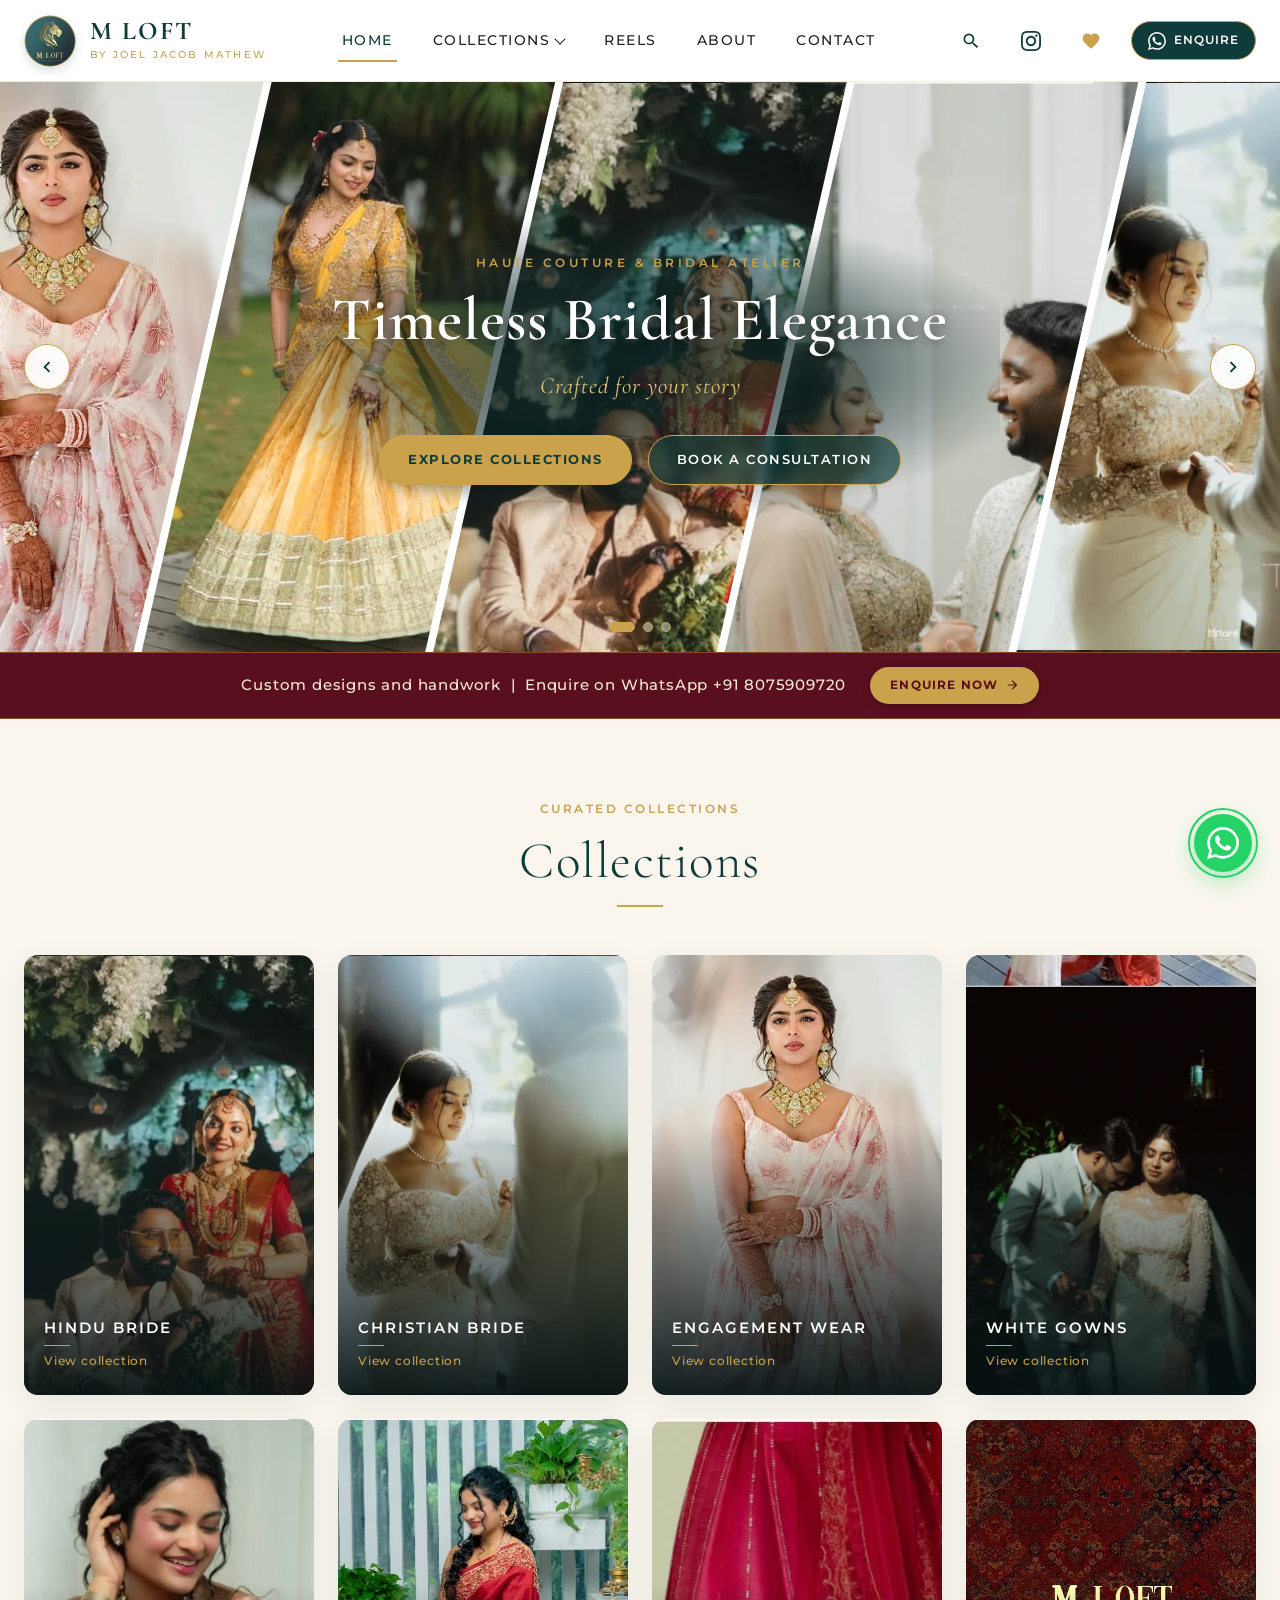
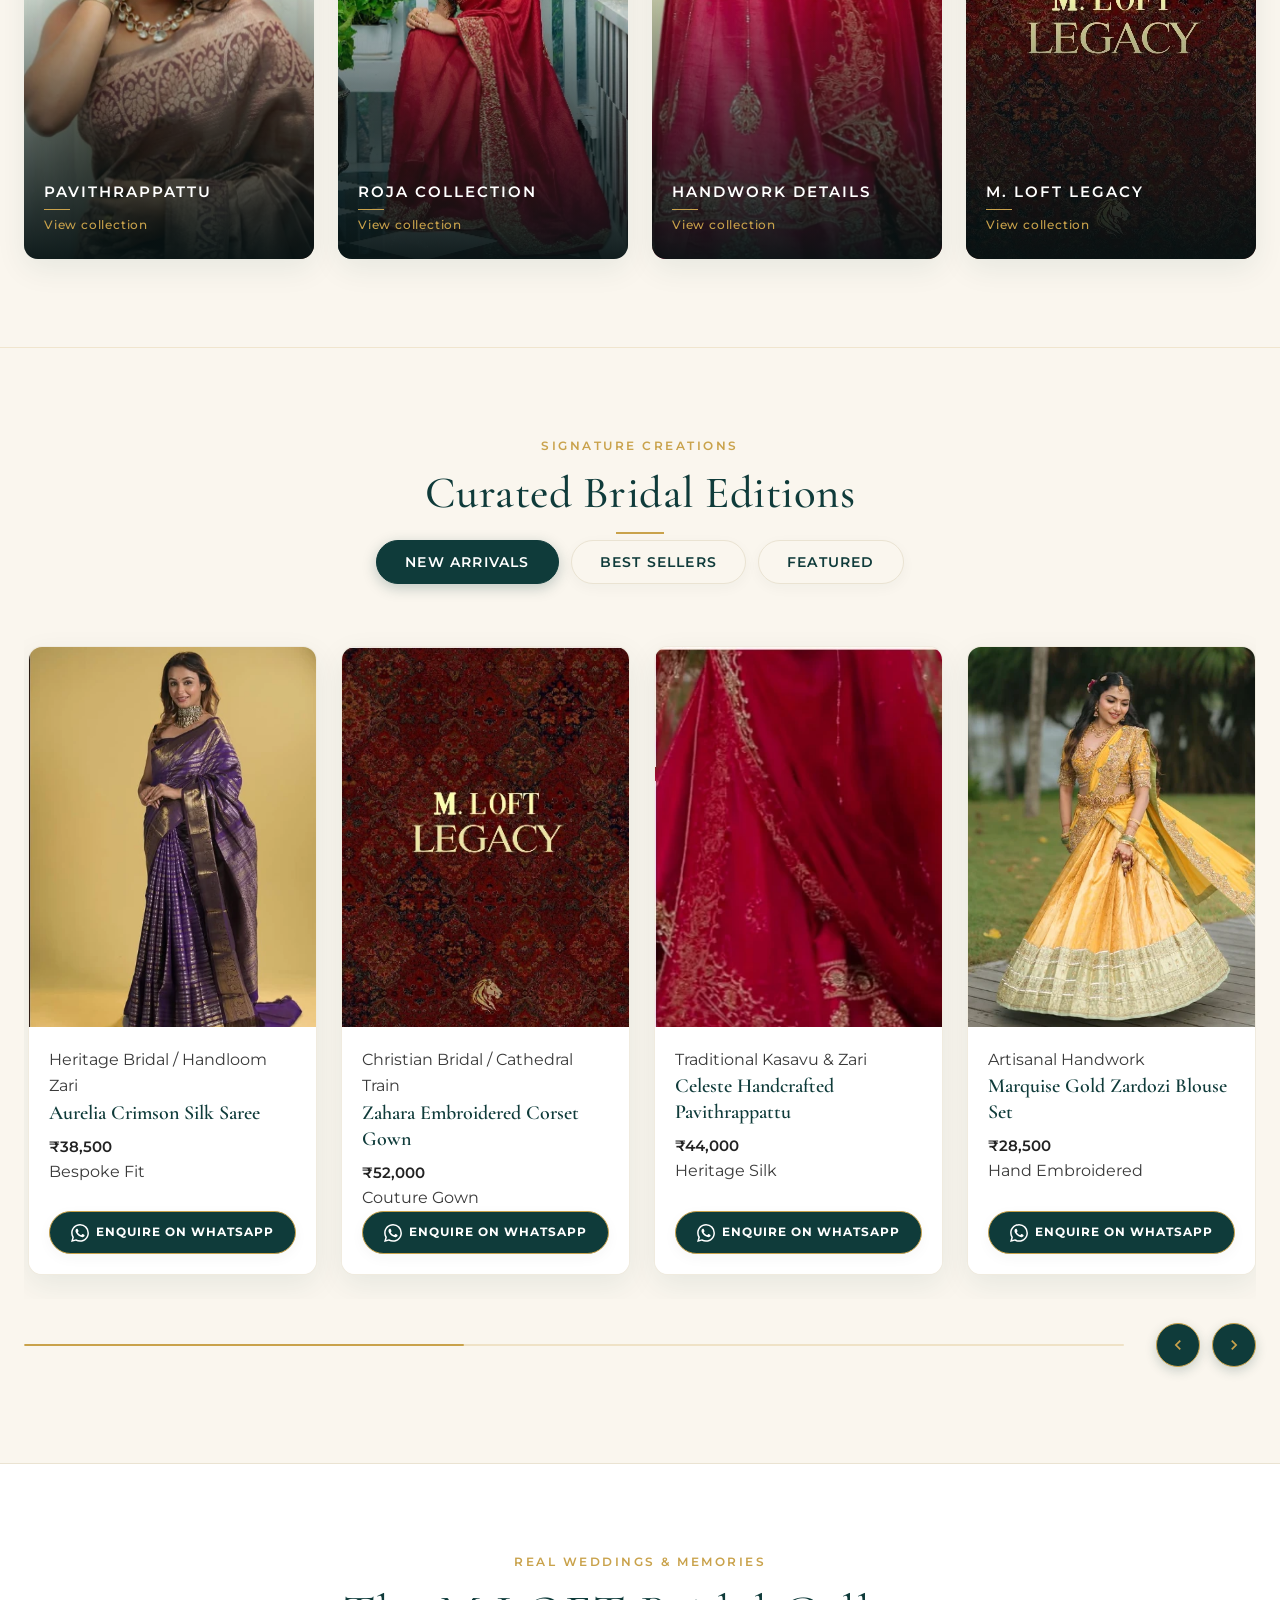
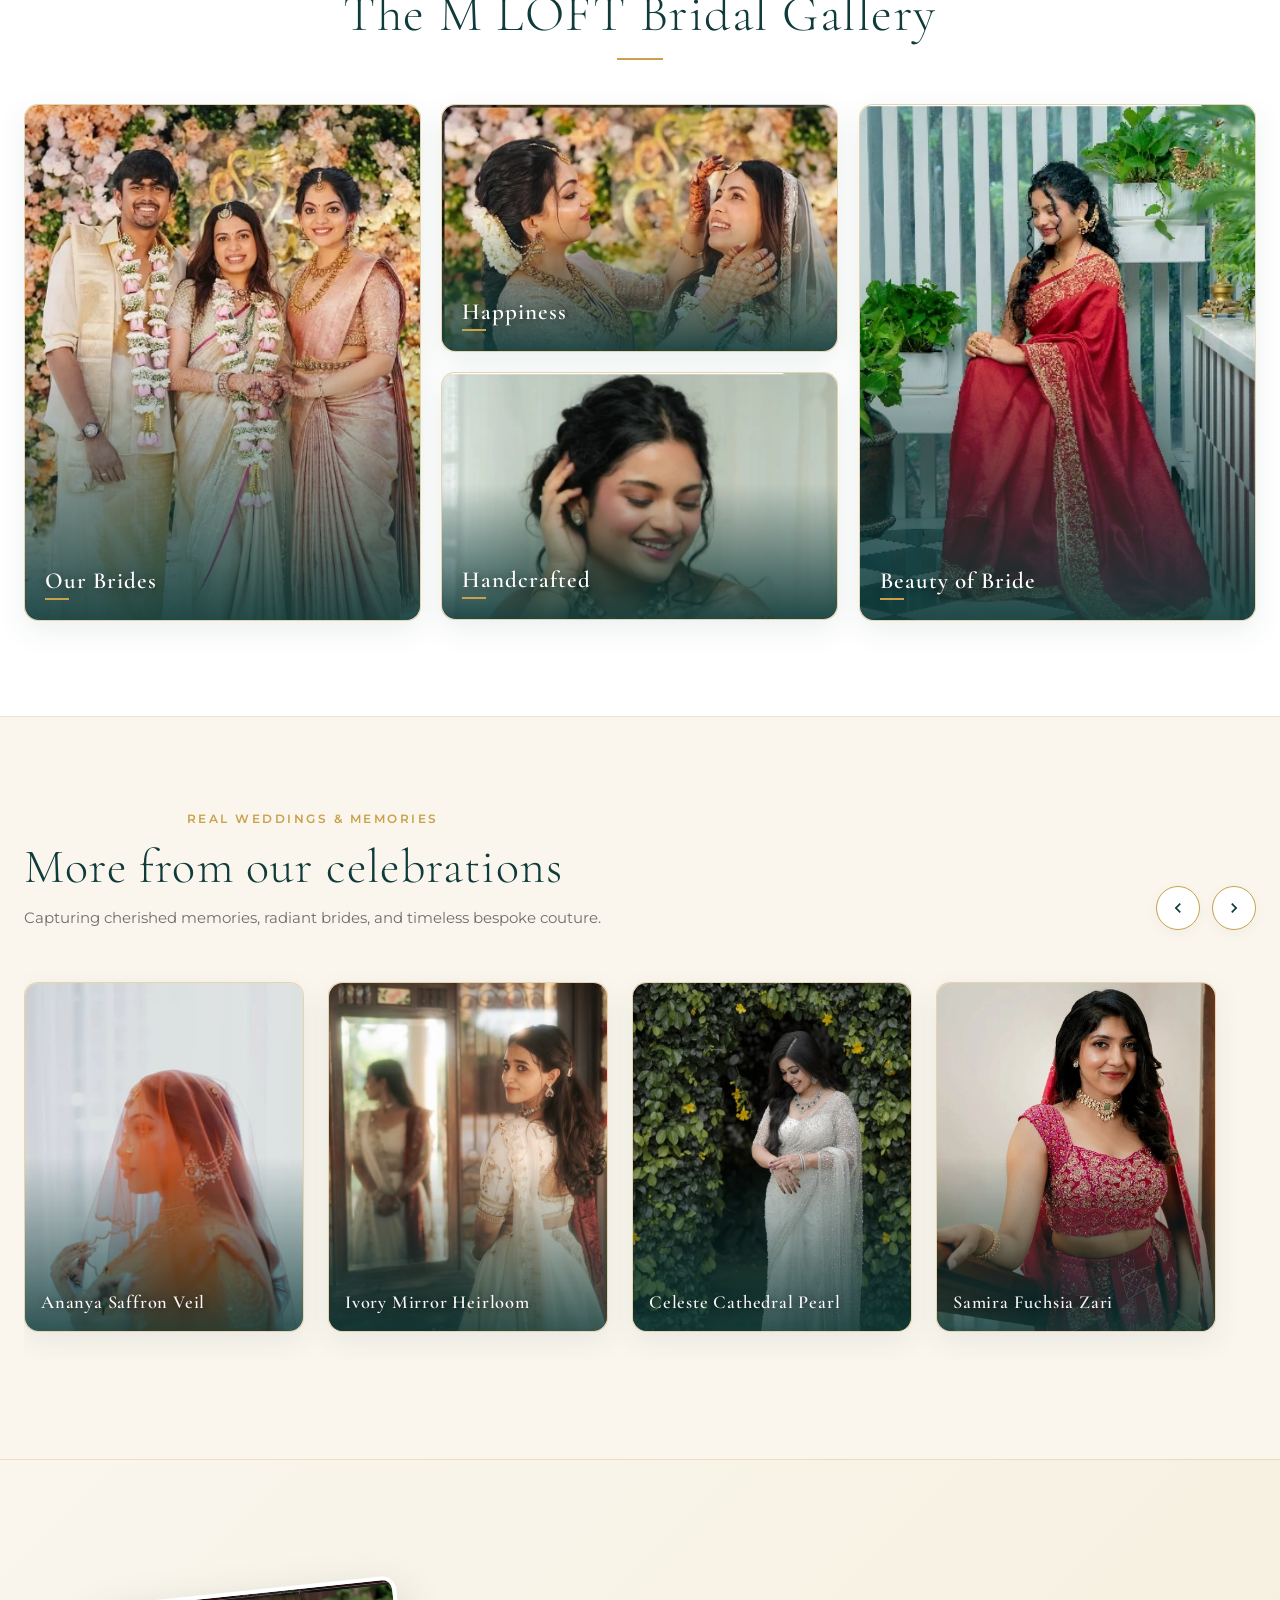
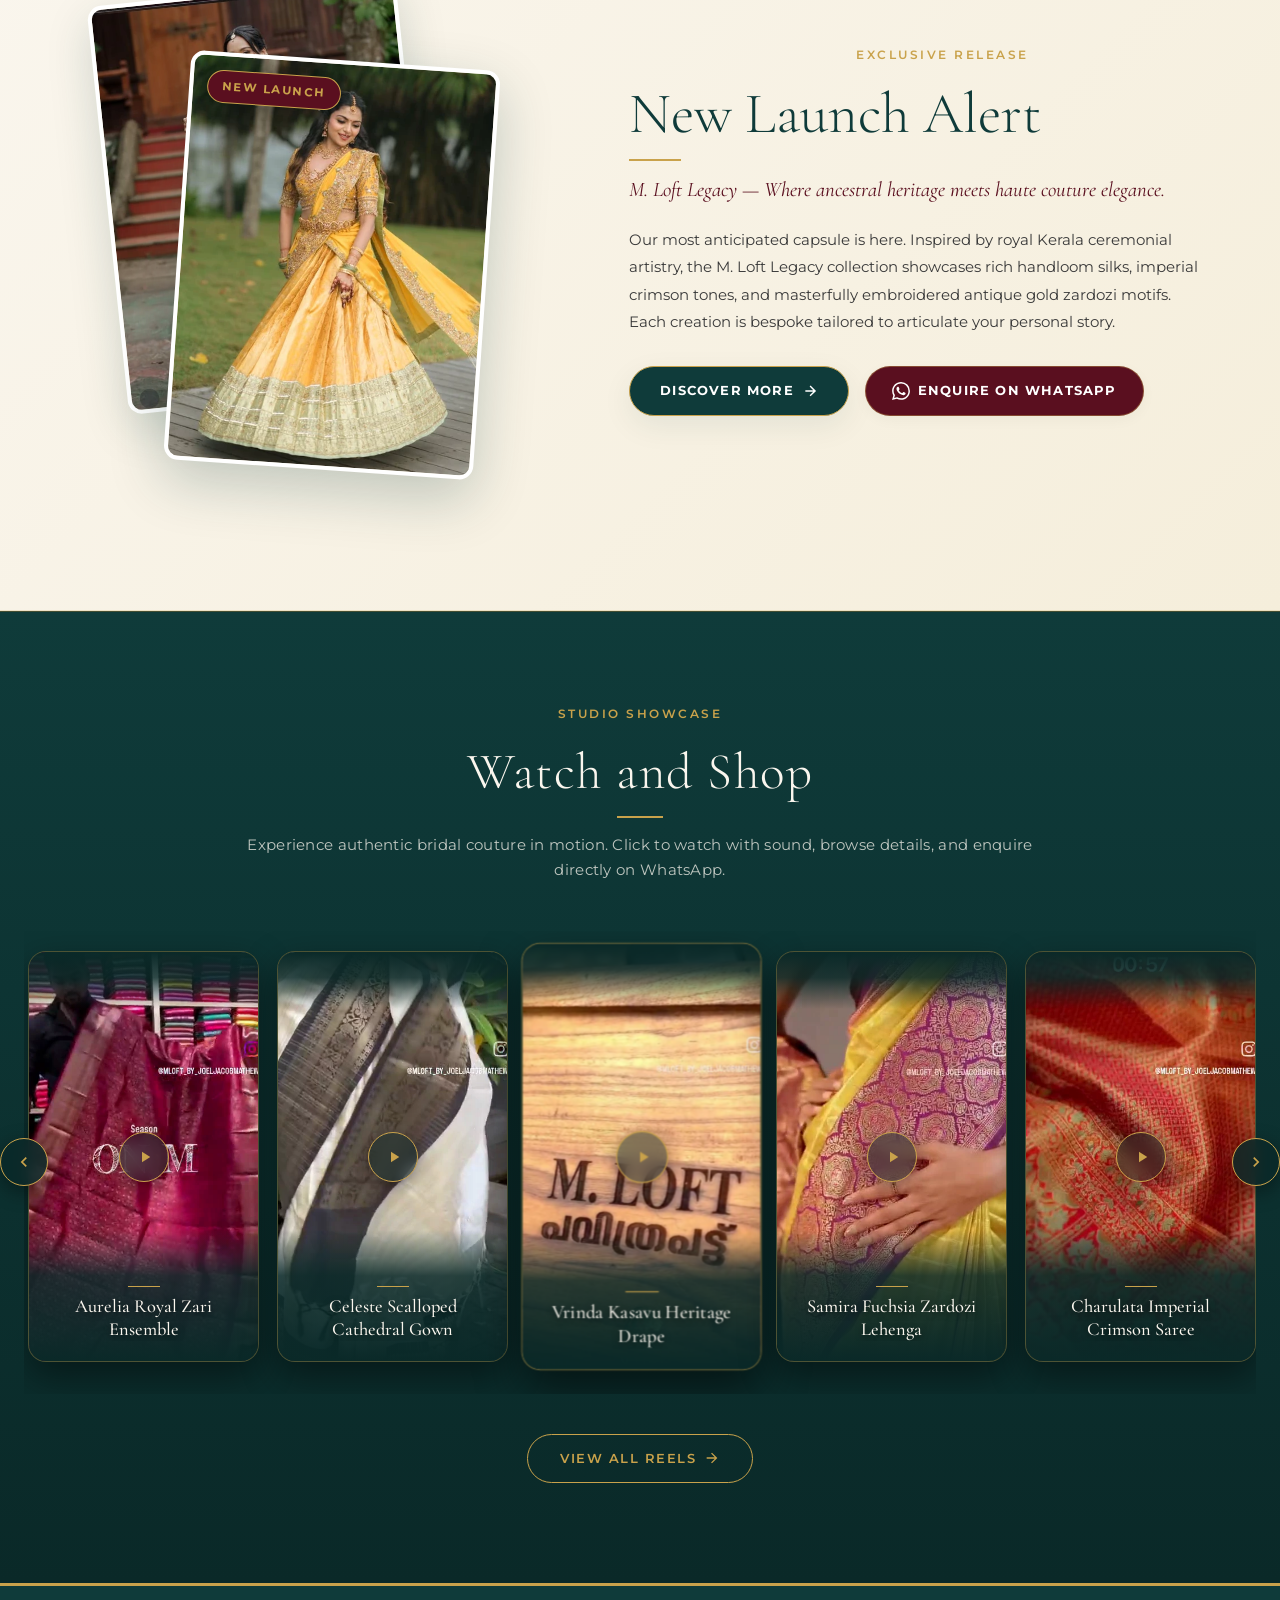
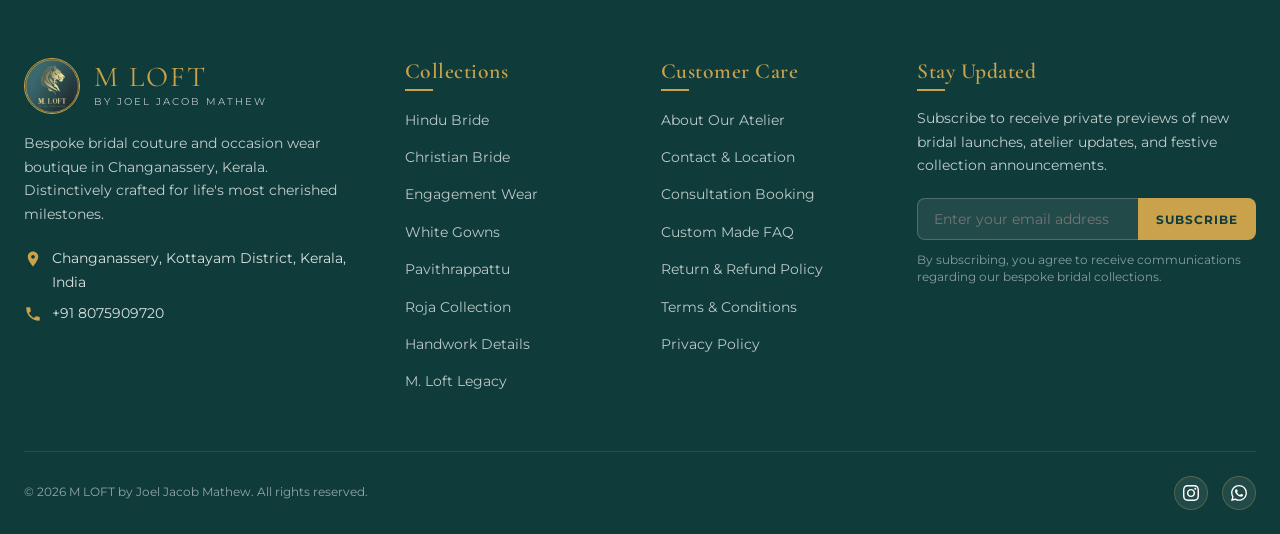
==== commit 123ae130: "step 5 commit" ====
--- a/index.html
+++ b/index.html
@@ -376,6 +376,7 @@
         
         <!-- Light Weight Heading with Short Gold Underline -->
         <div class="collections-header">
+          <span class="section-eyebrow">Curated Collections</span>
           <h2 class="collections-heading">Collections</h2>
         </div>
 
@@ -389,8 +390,11 @@
               <img src="assets/images/hindu-bride-02.webp" alt="Hindu Bride Editorial Look" class="collection-card-img hover-img" width="320" height="440" loading="lazy">
             </div>
             <div class="collection-card-overlay">
-              <h3 class="collection-card-title">Hindu Bride</h3>
-              <span class="collection-card-action">Explore Collection &rarr;</span>
+              <div class="collection-card-label-wrap">
+                <h3 class="collection-card-title">Hindu Bride</h3>
+                <span class="collection-card-divider"></span>
+                <span class="collection-card-action">View collection</span>
+              </div>
             </div>
           </a>
 
@@ -401,8 +405,11 @@
               <img src="assets/images/christian-bride-03.webp" alt="Celeste Pearl Bridal Saree" class="collection-card-img hover-img" width="320" height="440" loading="lazy">
             </div>
             <div class="collection-card-overlay">
-              <h3 class="collection-card-title">Christian Bride</h3>
-              <span class="collection-card-action">Explore Collection &rarr;</span>
+              <div class="collection-card-label-wrap">
+                <h3 class="collection-card-title">Christian Bride</h3>
+                <span class="collection-card-divider"></span>
+                <span class="collection-card-action">View collection</span>
+              </div>
             </div>
           </a>
 
@@ -413,8 +420,11 @@
               <img src="assets/images/engagement-03.webp" alt="Samira Fuchsia Zari Bridal Lehenga" class="collection-card-img hover-img" width="320" height="440" loading="lazy">
             </div>
             <div class="collection-card-overlay">
-              <h3 class="collection-card-title">Engagement Wear</h3>
-              <span class="collection-card-action">Explore Collection &rarr;</span>
+              <div class="collection-card-label-wrap">
+                <h3 class="collection-card-title">Engagement Wear</h3>
+                <span class="collection-card-divider"></span>
+                <span class="collection-card-action">View collection</span>
+              </div>
             </div>
           </a>
 
@@ -425,8 +435,11 @@
               <img src="assets/images/white-gown-02.webp" alt="Giselle Beaded Cathedral Cape Gown" class="collection-card-img hover-img" width="320" height="440" loading="lazy">
             </div>
             <div class="collection-card-overlay">
-              <h3 class="collection-card-title">White Gowns</h3>
-              <span class="collection-card-action">Explore Collection &rarr;</span>
+              <div class="collection-card-label-wrap">
+                <h3 class="collection-card-title">White Gowns</h3>
+                <span class="collection-card-divider"></span>
+                <span class="collection-card-action">View collection</span>
+              </div>
             </div>
           </a>
 
@@ -437,8 +450,11 @@
               <img src="assets/images/pavithrappattu-02.webp" alt="Vrinda Emerald & Maroon Heritage Silk" class="collection-card-img hover-img" width="320" height="440" loading="lazy">
             </div>
             <div class="collection-card-overlay">
-              <h3 class="collection-card-title">Pavithrappattu</h3>
-              <span class="collection-card-action">Explore Collection &rarr;</span>
+              <div class="collection-card-label-wrap">
+                <h3 class="collection-card-title">Pavithrappattu</h3>
+                <span class="collection-card-divider"></span>
+                <span class="collection-card-action">View collection</span>
+              </div>
             </div>
           </a>
 
@@ -449,8 +465,11 @@
               <img src="assets/images/roja-02.webp" alt="Charulata Chartreuse & Plum Zari Saree" class="collection-card-img hover-img" width="320" height="440" loading="lazy">
             </div>
             <div class="collection-card-overlay">
-              <h3 class="collection-card-title">Roja Collection</h3>
-              <span class="collection-card-action">Explore Collection &rarr;</span>
+              <div class="collection-card-label-wrap">
+                <h3 class="collection-card-title">Roja Collection</h3>
+                <span class="collection-card-divider"></span>
+                <span class="collection-card-action">View collection</span>
+              </div>
             </div>
           </a>
 
@@ -461,8 +480,11 @@
               <img src="assets/images/handwork-03.webp" alt="Atelier Zardozi Handloom Artistry" class="collection-card-img hover-img" width="320" height="440" loading="lazy">
             </div>
             <div class="collection-card-overlay">
-              <h3 class="collection-card-title">Handwork Details</h3>
-              <span class="collection-card-action">Explore Collection &rarr;</span>
+              <div class="collection-card-label-wrap">
+                <h3 class="collection-card-title">Handwork Details</h3>
+                <span class="collection-card-divider"></span>
+                <span class="collection-card-action">View collection</span>
+              </div>
             </div>
           </a>
 
@@ -473,8 +495,11 @@
               <img src="assets/images/legacy-02.webp" alt="M. Loft Royal Heritage Campaign" class="collection-card-img hover-img" width="320" height="440" loading="lazy">
             </div>
             <div class="collection-card-overlay">
-              <h3 class="collection-card-title">M. Loft Legacy</h3>
-              <span class="collection-card-action">Explore Collection &rarr;</span>
+              <div class="collection-card-label-wrap">
+                <h3 class="collection-card-title">M. Loft Legacy</h3>
+                <span class="collection-card-divider"></span>
+                <span class="collection-card-action">View collection</span>
+              </div>
             </div>
           </a>
 
@@ -1339,7 +1364,7 @@
       <div class="container">
         
         <div class="mosaic-header">
-          <span class="section-eyebrow">Real Celebrations</span>
+          <span class="section-eyebrow">Real Weddings &amp; Memories</span>
           <h2 class="mosaic-heading">The M LOFT Bridal Gallery</h2>
         </div>
 
@@ -1693,146 +1718,119 @@
 
               <!-- Reel Card 1 -->
               <div class="reel-card reveal-on-scroll" data-index="0" data-video="assets/reels/reel_1.mp4" data-title="Aurelia Royal Zari Ensemble" data-price="₹48,500" data-category="Hindu Bridal Silk" tabindex="0" role="button" aria-label="Play reel: Aurelia Royal Zari Ensemble">
-                <img src="assets/images/reel-posters/reel-01.webp" alt="Aurelia Royal Zari Ensemble" class="reel-card-poster" width="280" height="498" loading="lazy">
-                <video class="reel-card-video" loop muted playsinline preload="none" data-src="assets/reels/reel_1.mp4"></video>
+                <div class="reel-card-media-wrap">
+                  <img src="assets/images/reel-posters/reel-01.webp" alt="Aurelia Royal Zari Ensemble" class="reel-card-poster" width="280" height="498" loading="lazy">
+                  <video class="reel-card-video" loop muted playsinline preload="none" data-src="assets/reels/reel_1.mp4"></video>
+                </div>
                 <div class="reel-play-btn" aria-hidden="true">
                   <svg viewBox="0 0 24 24"><path d="M8 5v14l11-7z"/></svg>
                 </div>
                 <div class="reel-card-overlay">
-                  <span class="reel-card-category">Hindu Bridal Silk</span>
+                  <span class="reel-card-line"></span>
                   <h3 class="reel-card-title">Aurelia Royal Zari Ensemble</h3>
-                  <div class="reel-card-meta">
-                    <span class="reel-card-price">₹48,500</span>
-                    <a href="https://wa.me/918075909720?text=Hello%20M%20LOFT,%20I%20am%20enquiring%20about%20the%20Aurelia%20Royal%20Zari%20Ensemble%20(₹48,500)%20from%20your%20Watch%20and%20Shop%20showcase." target="_blank" rel="noopener" class="reel-enquire-btn" aria-label="Enquire about Aurelia Royal Zari Ensemble on WhatsApp">
-                      <svg xmlns="http://www.w3.org/2000/svg" viewBox="0 0 24 24" fill="currentColor"><path d="M17.472 14.382c-.297-.149-1.758-.867-2.03-.967-.273-.099-.471-.148-.67.15-.197.297-.767.966-.94 1.164-.173.199-.347.223-.644.075-.297-.15-1.255-.463-2.39-1.475-.883-.788-1.48-1.761-1.653-2.059-.173-.297-.018-.458.13-.606.134-.133.298-.347.446-.52.149-.174.198-.298.298-.497.099-.198.05-.371-.025-.52-.075-.149-.669-1.612-.916-2.207-.242-.579-.487-.5-.669-.51-.173-.008-.371-.01-.57-.01-.198 0-.52.074-.792.372-.272.297-1.04 1.016-1.04 2.479 0 1.462 1.065 2.875 1.213 3.074.149.198 2.096 3.2 5.077 4.487.709.306 1.262.489 1.694.625.712.227 1.36.195 1.871.118.571-.085 1.758-.719 2.006-1.413.248-.694.248-1.289.173-1.413-.074-.124-.272-.198-.57-.347m-5.421 7.403h-.004a9.87 9.87 0 01-5.031-1.378l-.361-.214-3.741.982.998-3.648-.235-.374a9.86 9.86 0 01-1.51-5.26c.001-5.45 4.436-9.884 9.888-9.884 2.64 0 5.122 1.03 6.988 2.898a9.825 9.825 0 012.893 6.994c-.003 5.45-4.437 9.884-9.885 9.884m8.413-18.297A11.815 11.815 0 0012.05 0C5.495 0 .16 5.335.157 11.892c0 2.096.547 4.142 1.588 5.945L.057 24l6.305-1.654a11.882 11.882 0 005.683 1.448h.005c6.554 0 11.89-5.335 11.893-11.893a11.821 11.821 0 00-3.48-8.413Z"/></svg>
-                      <span>Enquire</span>
-                    </a>
-                  </div>
                 </div>
               </div>
 
               <!-- Reel Card 2 -->
               <div class="reel-card reveal-on-scroll" data-index="1" data-video="assets/reels/reel_2.mp4" data-title="Celeste Scalloped Cathedral Gown" data-price="₹65,000" data-category="Christian Bridal Couture" tabindex="0" role="button" aria-label="Play reel: Celeste Scalloped Cathedral Gown">
-                <img src="assets/images/reel-posters/reel-02.webp" alt="Celeste Scalloped Cathedral Gown" class="reel-card-poster" width="280" height="498" loading="lazy">
-                <video class="reel-card-video" loop muted playsinline preload="none" data-src="assets/reels/reel_2.mp4"></video>
+                <div class="reel-card-media-wrap">
+                  <img src="assets/images/reel-posters/reel-02.webp" alt="Celeste Scalloped Cathedral Gown" class="reel-card-poster" width="280" height="498" loading="lazy">
+                  <video class="reel-card-video" loop muted playsinline preload="none" data-src="assets/reels/reel_2.mp4"></video>
+                </div>
                 <div class="reel-play-btn" aria-hidden="true">
                   <svg viewBox="0 0 24 24"><path d="M8 5v14l11-7z"/></svg>
                 </div>
                 <div class="reel-card-overlay">
-                  <span class="reel-card-category">Christian Bridal Couture</span>
+                  <span class="reel-card-line"></span>
                   <h3 class="reel-card-title">Celeste Scalloped Cathedral Gown</h3>
-                  <div class="reel-card-meta">
-                    <span class="reel-card-price">₹65,000</span>
-                    <a href="https://wa.me/918075909720?text=Hello%20M%20LOFT,%20I%20am%20enquiring%20about%20the%20Celeste%20Scalloped%20Cathedral%20Gown%20(₹65,000)%20from%20your%20Watch%20and%20Shop%20showcase." target="_blank" rel="noopener" class="reel-enquire-btn" aria-label="Enquire about Celeste Scalloped Cathedral Gown on WhatsApp">
-                      <svg xmlns="http://www.w3.org/2000/svg" viewBox="0 0 24 24" fill="currentColor"><path d="M17.472 14.382c-.297-.149-1.758-.867-2.03-.967-.273-.099-.471-.148-.67.15-.197.297-.767.966-.94 1.164-.173.199-.347.223-.644.075-.297-.15-1.255-.463-2.39-1.475-.883-.788-1.48-1.761-1.653-2.059-.173-.297-.018-.458.13-.606.134-.133.298-.347.446-.52.149-.174.198-.298.298-.497.099-.198.05-.371-.025-.52-.075-.149-.669-1.612-.916-2.207-.242-.579-.487-.5-.669-.51-.173-.008-.371-.01-.57-.01-.198 0-.52.074-.792.372-.272.297-1.04 1.016-1.04 2.479 0 1.462 1.065 2.875 1.213 3.074.149.198 2.096 3.2 5.077 4.487.709.306 1.262.489 1.694.625.712.227 1.36.195 1.871.118.571-.085 1.758-.719 2.006-1.413.248-.694.248-1.289.173-1.413-.074-.124-.272-.198-.57-.347m-5.421 7.403h-.004a9.87 9.87 0 01-5.031-1.378l-.361-.214-3.741.982.998-3.648-.235-.374a9.86 9.86 0 01-1.51-5.26c.001-5.45 4.436-9.884 9.888-9.884 2.64 0 5.122 1.03 6.988 2.898a9.825 9.825 0 012.893 6.994c-.003 5.45-4.437 9.884-9.885 9.884m8.413-18.297A11.815 11.815 0 0012.05 0C5.495 0 .16 5.335.157 11.892c0 2.096.547 4.142 1.588 5.945L.057 24l6.305-1.654a11.882 11.882 0 005.683 1.448h.005c6.554 0 11.89-5.335 11.893-11.893a11.821 11.821 0 00-3.48-8.413Z"/></svg>
-                      <span>Enquire</span>
-                    </a>
-                  </div>
                 </div>
               </div>
 
               <!-- Reel Card 3 -->
               <div class="reel-card reveal-on-scroll" data-index="2" data-video="assets/reels/reel_3.mp4" data-title="Vrinda Kasavu Heritage Drape" data-price="₹42,000" data-category="Pavithrappattu Silk" tabindex="0" role="button" aria-label="Play reel: Vrinda Kasavu Heritage Drape">
-                <img src="assets/images/reel-posters/reel-03.webp" alt="Vrinda Kasavu Heritage Drape" class="reel-card-poster" width="280" height="498" loading="lazy">
-                <video class="reel-card-video" loop muted playsinline preload="none" data-src="assets/reels/reel_3.mp4"></video>
+                <div class="reel-card-media-wrap">
+                  <img src="assets/images/reel-posters/reel-03.webp" alt="Vrinda Kasavu Heritage Drape" class="reel-card-poster" width="280" height="498" loading="lazy">
+                  <video class="reel-card-video" loop muted playsinline preload="none" data-src="assets/reels/reel_3.mp4"></video>
+                </div>
                 <div class="reel-play-btn" aria-hidden="true">
                   <svg viewBox="0 0 24 24"><path d="M8 5v14l11-7z"/></svg>
                 </div>
                 <div class="reel-card-overlay">
-                  <span class="reel-card-category">Pavithrappattu Silk</span>
+                  <span class="reel-card-line"></span>
                   <h3 class="reel-card-title">Vrinda Kasavu Heritage Drape</h3>
-                  <div class="reel-card-meta">
-                    <span class="reel-card-price">₹42,000</span>
-                    <a href="https://wa.me/918075909720?text=Hello%20M%20LOFT,%20I%20am%20enquiring%20about%20the%20Vrinda%20Kasavu%20Heritage%20Drape%20(₹42,000)%20from%20your%20Watch%20and%20Shop%20showcase." target="_blank" rel="noopener" class="reel-enquire-btn" aria-label="Enquire about Vrinda Kasavu Heritage Drape on WhatsApp">
-                      <svg xmlns="http://www.w3.org/2000/svg" viewBox="0 0 24 24" fill="currentColor"><path d="M17.472 14.382c-.297-.149-1.758-.867-2.03-.967-.273-.099-.471-.148-.67.15-.197.297-.767.966-.94 1.164-.173.199-.347.223-.644.075-.297-.15-1.255-.463-2.39-1.475-.883-.788-1.48-1.761-1.653-2.059-.173-.297-.018-.458.13-.606.134-.133.298-.347.446-.52.149-.174.198-.298.298-.497.099-.198.05-.371-.025-.52-.075-.149-.669-1.612-.916-2.207-.242-.579-.487-.5-.669-.51-.173-.008-.371-.01-.57-.01-.198 0-.52.074-.792.372-.272.297-1.04 1.016-1.04 2.479 0 1.462 1.065 2.875 1.213 3.074.149.198 2.096 3.2 5.077 4.487.709.306 1.262.489 1.694.625.712.227 1.36.195 1.871.118.571-.085 1.758-.719 2.006-1.413.248-.694.248-1.289.173-1.413-.074-.124-.272-.198-.57-.347m-5.421 7.403h-.004a9.87 9.87 0 01-5.031-1.378l-.361-.214-3.741.982.998-3.648-.235-.374a9.86 9.86 0 01-1.51-5.26c.001-5.45 4.436-9.884 9.888-9.884 2.64 0 5.122 1.03 6.988 2.898a9.825 9.825 0 012.893 6.994c-.003 5.45-4.437 9.884-9.885 9.884m8.413-18.297A11.815 11.815 0 0012.05 0C5.495 0 .16 5.335.157 11.892c0 2.096.547 4.142 1.588 5.945L.057 24l6.305-1.654a11.882 11.882 0 005.683 1.448h.005c6.554 0 11.89-5.335 11.893-11.893a11.821 11.821 0 00-3.48-8.413Z"/></svg>
-                      <span>Enquire</span>
-                    </a>
-                  </div>
                 </div>
               </div>
 
               <!-- Reel Card 4 -->
               <div class="reel-card reveal-on-scroll" data-index="3" data-video="assets/reels/reel_4.mp4" data-title="Samira Fuchsia Zardozi Lehenga" data-price="₹72,000" data-category="Engagement & Reception" tabindex="0" role="button" aria-label="Play reel: Samira Fuchsia Zardozi Lehenga">
-                <img src="assets/images/reel-posters/reel-04.webp" alt="Samira Fuchsia Zardozi Lehenga" class="reel-card-poster" width="280" height="498" loading="lazy">
-                <video class="reel-card-video" loop muted playsinline preload="none" data-src="assets/reels/reel_4.mp4"></video>
+                <div class="reel-card-media-wrap">
+                  <img src="assets/images/reel-posters/reel-04.webp" alt="Samira Fuchsia Zardozi Lehenga" class="reel-card-poster" width="280" height="498" loading="lazy">
+                  <video class="reel-card-video" loop muted playsinline preload="none" data-src="assets/reels/reel_4.mp4"></video>
+                </div>
                 <div class="reel-play-btn" aria-hidden="true">
                   <svg viewBox="0 0 24 24"><path d="M8 5v14l11-7z"/></svg>
                 </div>
                 <div class="reel-card-overlay">
-                  <span class="reel-card-category">Engagement & Reception</span>
+                  <span class="reel-card-line"></span>
                   <h3 class="reel-card-title">Samira Fuchsia Zardozi Lehenga</h3>
-                  <div class="reel-card-meta">
-                    <span class="reel-card-price">₹72,000</span>
-                    <a href="https://wa.me/918075909720?text=Hello%20M%20LOFT,%20I%20am%20enquiring%20about%20the%20Samira%20Fuchsia%20Zardozi%20Lehenga%20(₹72,000)%20from%20your%20Watch%20and%20Shop%20showcase." target="_blank" rel="noopener" class="reel-enquire-btn" aria-label="Enquire about Samira Fuchsia Zardozi Lehenga on WhatsApp">
-                      <svg xmlns="http://www.w3.org/2000/svg" viewBox="0 0 24 24" fill="currentColor"><path d="M17.472 14.382c-.297-.149-1.758-.867-2.03-.967-.273-.099-.471-.148-.67.15-.197.297-.767.966-.94 1.164-.173.199-.347.223-.644.075-.297-.15-1.255-.463-2.39-1.475-.883-.788-1.48-1.761-1.653-2.059-.173-.297-.018-.458.13-.606.134-.133.298-.347.446-.52.149-.174.198-.298.298-.497.099-.198.05-.371-.025-.52-.075-.149-.669-1.612-.916-2.207-.242-.579-.487-.5-.669-.51-.173-.008-.371-.01-.57-.01-.198 0-.52.074-.792.372-.272.297-1.04 1.016-1.04 2.479 0 1.462 1.065 2.875 1.213 3.074.149.198 2.096 3.2 5.077 4.487.709.306 1.262.489 1.694.625.712.227 1.36.195 1.871.118.571-.085 1.758-.719 2.006-1.413.248-.694.248-1.289.173-1.413-.074-.124-.272-.198-.57-.347m-5.421 7.403h-.004a9.87 9.87 0 01-5.031-1.378l-.361-.214-3.741.982.998-3.648-.235-.374a9.86 9.86 0 01-1.51-5.26c.001-5.45 4.436-9.884 9.888-9.884 2.64 0 5.122 1.03 6.988 2.898a9.825 9.825 0 012.893 6.994c-.003 5.45-4.437 9.884-9.885 9.884m8.413-18.297A11.815 11.815 0 0012.05 0C5.495 0 .16 5.335.157 11.892c0 2.096.547 4.142 1.588 5.945L.057 24l6.305-1.654a11.882 11.882 0 005.683 1.448h.005c6.554 0 11.89-5.335 11.893-11.893a11.821 11.821 0 00-3.48-8.413Z"/></svg>
-                      <span>Enquire</span>
-                    </a>
-                  </div>
                 </div>
               </div>
 
               <!-- Reel Card 5 -->
               <div class="reel-card reveal-on-scroll" data-index="4" data-video="assets/reels/reel_5.mp4" data-title="Charulata Imperial Crimson Saree" data-price="₹46,000" data-category="Roja Capsule Edition" tabindex="0" role="button" aria-label="Play reel: Charulata Imperial Crimson Saree">
-                <img src="assets/images/reel-posters/reel-05.webp" alt="Charulata Imperial Crimson Saree" class="reel-card-poster" width="280" height="498" loading="lazy">
-                <video class="reel-card-video" loop muted playsinline preload="none" data-src="assets/reels/reel_5.mp4"></video>
+                <div class="reel-card-media-wrap">
+                  <img src="assets/images/reel-posters/reel-05.webp" alt="Charulata Imperial Crimson Saree" class="reel-card-poster" width="280" height="498" loading="lazy">
+                  <video class="reel-card-video" loop muted playsinline preload="none" data-src="assets/reels/reel_5.mp4"></video>
+                </div>
                 <div class="reel-play-btn" aria-hidden="true">
                   <svg viewBox="0 0 24 24"><path d="M8 5v14l11-7z"/></svg>
                 </div>
                 <div class="reel-card-overlay">
-                  <span class="reel-card-category">Roja Capsule Edition</span>
+                  <span class="reel-card-line"></span>
                   <h3 class="reel-card-title">Charulata Imperial Crimson Saree</h3>
-                  <div class="reel-card-meta">
-                    <span class="reel-card-price">₹46,000</span>
-                    <a href="https://wa.me/918075909720?text=Hello%20M%20LOFT,%20I%20am%20enquiring%20about%20the%20Charulata%20Imperial%20Crimson%20Saree%20(₹46,000)%20from%20your%20Watch%20and%20Shop%20showcase." target="_blank" rel="noopener" class="reel-enquire-btn" aria-label="Enquire about Charulata Imperial Crimson Saree on WhatsApp">
-                      <svg xmlns="http://www.w3.org/2000/svg" viewBox="0 0 24 24" fill="currentColor"><path d="M17.472 14.382c-.297-.149-1.758-.867-2.03-.967-.273-.099-.471-.148-.67.15-.197.297-.767.966-.94 1.164-.173.199-.347.223-.644.075-.297-.15-1.255-.463-2.39-1.475-.883-.788-1.48-1.761-1.653-2.059-.173-.297-.018-.458.13-.606.134-.133.298-.347.446-.52.149-.174.198-.298.298-.497.099-.198.05-.371-.025-.52-.075-.149-.669-1.612-.916-2.207-.242-.579-.487-.5-.669-.51-.173-.008-.371-.01-.57-.01-.198 0-.52.074-.792.372-.272.297-1.04 1.016-1.04 2.479 0 1.462 1.065 2.875 1.213 3.074.149.198 2.096 3.2 5.077 4.487.709.306 1.262.489 1.694.625.712.227 1.36.195 1.871.118.571-.085 1.758-.719 2.006-1.413.248-.694.248-1.289.173-1.413-.074-.124-.272-.198-.57-.347m-5.421 7.403h-.004a9.87 9.87 0 01-5.031-1.378l-.361-.214-3.741.982.998-3.648-.235-.374a9.86 9.86 0 01-1.51-5.26c.001-5.45 4.436-9.884 9.888-9.884 2.64 0 5.122 1.03 6.988 2.898a9.825 9.825 0 012.893 6.994c-.003 5.45-4.437 9.884-9.885 9.884m8.413-18.297A11.815 11.815 0 0012.05 0C5.495 0 .16 5.335.157 11.892c0 2.096.547 4.142 1.588 5.945L.057 24l6.305-1.654a11.882 11.882 0 005.683 1.448h.005c6.554 0 11.89-5.335 11.893-11.893a11.821 11.821 0 00-3.48-8.413Z"/></svg>
-                      <span>Enquire</span>
-                    </a>
-                  </div>
                 </div>
               </div>
 
               <!-- Reel Card 6 -->
               <div class="reel-card reveal-on-scroll" data-index="5" data-video="assets/reels/reel_6.mp4" data-title="Giselle Beaded Illusion Corset Gown" data-price="₹58,000" data-category="White Gown Atelier" tabindex="0" role="button" aria-label="Play reel: Giselle Beaded Illusion Corset Gown">
-                <img src="assets/images/reel-posters/reel-06.webp" alt="Giselle Beaded Illusion Corset Gown" class="reel-card-poster" width="280" height="498" loading="lazy">
-                <video class="reel-card-video" loop muted playsinline preload="none" data-src="assets/reels/reel_6.mp4"></video>
+                <div class="reel-card-media-wrap">
+                  <img src="assets/images/reel-posters/reel-06.webp" alt="Giselle Beaded Illusion Corset Gown" class="reel-card-poster" width="280" height="498" loading="lazy">
+                  <video class="reel-card-video" loop muted playsinline preload="none" data-src="assets/reels/reel_6.mp4"></video>
+                </div>
                 <div class="reel-play-btn" aria-hidden="true">
                   <svg viewBox="0 0 24 24"><path d="M8 5v14l11-7z"/></svg>
                 </div>
                 <div class="reel-card-overlay">
-                  <span class="reel-card-category">White Gown Atelier</span>
+                  <span class="reel-card-line"></span>
                   <h3 class="reel-card-title">Giselle Beaded Illusion Corset Gown</h3>
-                  <div class="reel-card-meta">
-                    <span class="reel-card-price">₹58,000</span>
-                    <a href="https://wa.me/918075909720?text=Hello%20M%20LOFT,%20I%20am%20enquiring%20about%20the%20Giselle%20Beaded%20Illusion%20Corset%20Gown%20(₹58,000)%20from%20your%20Watch%20and%20Shop%20showcase." target="_blank" rel="noopener" class="reel-enquire-btn" aria-label="Enquire about Giselle Beaded Illusion Corset Gown on WhatsApp">
-                      <svg xmlns="http://www.w3.org/2000/svg" viewBox="0 0 24 24" fill="currentColor"><path d="M17.472 14.382c-.297-.149-1.758-.867-2.03-.967-.273-.099-.471-.148-.67.15-.197.297-.767.966-.94 1.164-.173.199-.347.223-.644.075-.297-.15-1.255-.463-2.39-1.475-.883-.788-1.48-1.761-1.653-2.059-.173-.297-.018-.458.13-.606.134-.133.298-.347.446-.52.149-.174.198-.298.298-.497.099-.198.05-.371-.025-.52-.075-.149-.669-1.612-.916-2.207-.242-.579-.487-.5-.669-.51-.173-.008-.371-.01-.57-.01-.198 0-.52.074-.792.372-.272.297-1.04 1.016-1.04 2.479 0 1.462 1.065 2.875 1.213 3.074.149.198 2.096 3.2 5.077 4.487.709.306 1.262.489 1.694.625.712.227 1.36.195 1.871.118.571-.085 1.758-.719 2.006-1.413.248-.694.248-1.289.173-1.413-.074-.124-.272-.198-.57-.347m-5.421 7.403h-.004a9.87 9.87 0 01-5.031-1.378l-.361-.214-3.741.982.998-3.648-.235-.374a9.86 9.86 0 01-1.51-5.26c.001-5.45 4.436-9.884 9.888-9.884 2.64 0 5.122 1.03 6.988 2.898a9.825 9.825 0 012.893 6.994c-.003 5.45-4.437 9.884-9.885 9.884m8.413-18.297A11.815 11.815 0 0012.05 0C5.495 0 .16 5.335.157 11.892c0 2.096.547 4.142 1.588 5.945L.057 24l6.305-1.654a11.882 11.882 0 005.683 1.448h.005c6.554 0 11.89-5.335 11.893-11.893a11.821 11.821 0 00-3.48-8.413Z"/></svg>
-                      <span>Enquire</span>
-                    </a>
-                  </div>
                 </div>
               </div>
 
               <!-- Reel Card 7 -->
               <div class="reel-card reveal-on-scroll" data-index="6" data-video="assets/reels/reel_7.mp4" data-title="Atelier Gold Bullion Zardozi Blouse" data-price="₹32,500" data-category="Artisanal Handwork" tabindex="0" role="button" aria-label="Play reel: Atelier Gold Bullion Zardozi Blouse">
-                <img src="assets/images/reel-posters/reel-07.webp" alt="Atelier Gold Bullion Zardozi Blouse" class="reel-card-poster" width="280" height="498" loading="lazy">
-                <video class="reel-card-video" loop muted playsinline preload="none" data-src="assets/reels/reel_7.mp4"></video>
+                <div class="reel-card-media-wrap">
+                  <img src="assets/images/reel-posters/reel-07.webp" alt="Atelier Gold Bullion Zardozi Blouse" class="reel-card-poster" width="280" height="498" loading="lazy">
+                  <video class="reel-card-video" loop muted playsinline preload="none" data-src="assets/reels/reel_7.mp4"></video>
+                </div>
                 <div class="reel-play-btn" aria-hidden="true">
                   <svg viewBox="0 0 24 24"><path d="M8 5v14l11-7z"/></svg>
                 </div>
                 <div class="reel-card-overlay">
-                  <span class="reel-card-category">Artisanal Handwork</span>
+                  <span class="reel-card-line"></span>
                   <h3 class="reel-card-title">Atelier Gold Bullion Zardozi Blouse</h3>
-                  <div class="reel-card-meta">
-                    <span class="reel-card-price">₹32,500</span>
-                    <a href="https://wa.me/918075909720?text=Hello%20M%20LOFT,%20I%20am%20enquiring%20about%20the%20Atelier%20Gold%20Bullion%20Zardozi%20Blouse%20(₹32,500)%20from%20your%20Watch%20and%20Shop%20showcase." target="_blank" rel="noopener" class="reel-enquire-btn" aria-label="Enquire about Atelier Gold Bullion Zardozi Blouse on WhatsApp">
-                      <svg xmlns="http://www.w3.org/2000/svg" viewBox="0 0 24 24" fill="currentColor"><path d="M17.472 14.382c-.297-.149-1.758-.867-2.03-.967-.273-.099-.471-.148-.67.15-.197.297-.767.966-.94 1.164-.173.199-.347.223-.644.075-.297-.15-1.255-.463-2.39-1.475-.883-.788-1.48-1.761-1.653-2.059-.173-.297-.018-.458.13-.606.134-.133.298-.347.446-.52.149-.174.198-.298.298-.497.099-.198.05-.371-.025-.52-.075-.149-.669-1.612-.916-2.207-.242-.579-.487-.5-.669-.51-.173-.008-.371-.01-.57-.01-.198 0-.52.074-.792.372-.272.297-1.04 1.016-1.04 2.479 0 1.462 1.065 2.875 1.213 3.074.149.198 2.096 3.2 5.077 4.487.709.306 1.262.489 1.694.625.712.227 1.36.195 1.871.118.571-.085 1.758-.719 2.006-1.413.248-.694.248-1.289.173-1.413-.074-.124-.272-.198-.57-.347m-5.421 7.403h-.004a9.87 9.87 0 01-5.031-1.378l-.361-.214-3.741.982.998-3.648-.235-.374a9.86 9.86 0 01-1.51-5.26c.001-5.45 4.436-9.884 9.888-9.884 2.64 0 5.122 1.03 6.988 2.898a9.825 9.825 0 012.893 6.994c-.003 5.45-4.437 9.884-9.885 9.884m8.413-18.297A11.815 11.815 0 0012.05 0C5.495 0 .16 5.335.157 11.892c0 2.096.547 4.142 1.588 5.945L.057 24l6.305-1.654a11.882 11.882 0 005.683 1.448h.005c6.554 0 11.89-5.335 11.893-11.893a11.821 11.821 0 00-3.48-8.413Z"/></svg>
-                      <span>Enquire</span>
-                    </a>
-                  </div>
-                </div>
-              </div>
-
-            </div>
-          </div>
+                </div>
+              </div>
+
+            </div>
+          </div>
+        </div>
+
+        <!-- View All Reels Button -->
+        <div class="reels-cta-wrap">
+          <a href="reels.html" class="btn-gold-outline">
+            <span>View all reels</span>
+            <svg viewBox="0 0 24 24" width="16" height="16" fill="currentColor"><path d="M12 4l-1.41 1.41L16.17 11H4v2h12.17l-5.58 5.59L12 20l8-8z"/></svg>
+          </a>
         </div>
 
       </div>
--- a/css/style.css
+++ b/css/style.css
@@ -119,6 +119,31 @@
 .section-header {
   text-align: center;
   margin-bottom: 48px;
+}
+
+.section-eyebrow {
+  display: block;
+  font-family: var(--font-sans);
+  font-size: 0.76rem;
+  font-weight: 600;
+  letter-spacing: 2.5px;
+  text-transform: uppercase;
+  color: var(--accent-gold);
+  text-align: center;
+  margin: 0 auto 10px;
+  width: 100%;
+}
+
+.section-header,
+.products-header,
+.collections-header,
+.mosaic-header,
+.reels-header,
+.reels-page-hero .container {
+  display: flex;
+  flex-direction: column;
+  align-items: center;
+  text-align: center;
 }
 
 .section-title {
@@ -1147,31 +1172,47 @@
   }
 }
 
-/* Dark Bottom Gradient Overlay */
+/* Dark Bottom Gradient Overlay & Visible Label */
 .collection-card-overlay {
   position: absolute;
   inset: 0;
-  background: linear-gradient(180deg, rgba(0, 0, 0, 0) 45%, rgba(15, 35, 34, 0.4) 65%, rgba(10, 24, 23, 0.92) 100%);
+  z-index: 10;
+  background: linear-gradient(180deg, rgba(0, 0, 0, 0) 38%, rgba(10, 25, 25, 0.45) 62%, rgba(6, 18, 19, 0.94) 100%);
   display: flex;
   flex-direction: column;
   justify-content: flex-end;
   padding: 24px 20px;
+  pointer-events: none;
   transition: background var(--transition-smooth);
 }
 
 .collection-card:hover .collection-card-overlay {
-  background: linear-gradient(180deg, rgba(0, 0, 0, 0) 35%, rgba(15, 35, 34, 0.5) 55%, rgba(10, 24, 23, 0.96) 100%);
+  background: linear-gradient(180deg, rgba(0, 0, 0, 0) 28%, rgba(10, 25, 25, 0.55) 55%, rgba(6, 18, 19, 0.96) 100%);
+}
+
+.collection-card-label-wrap {
+  position: relative;
+  z-index: 11;
+  display: flex;
+  flex-direction: column;
+  align-items: flex-start;
+  transform: translateY(0);
+  transition: transform 0.35s cubic-bezier(0.25, 0.46, 0.45, 0.94);
+}
+
+.collection-card:hover .collection-card-label-wrap {
+  transform: translateY(-6px);
 }
 
 .collection-card-title {
   font-family: var(--font-sans);
   font-weight: 600;
-  font-size: 0.95rem;
+  font-size: 0.92rem;
   letter-spacing: 2px;
   text-transform: uppercase; /* White uppercase Montserrat */
   color: #FFFFFF;
   line-height: 1.3;
-  margin-bottom: 4px;
+  margin: 0;
   transition: color var(--transition-fast);
 }
 
@@ -1179,20 +1220,28 @@
   color: var(--gold-light);
 }
 
+.collection-card-divider {
+  display: block;
+  width: 26px;
+  height: 1.5px;
+  background-color: var(--accent-gold);
+  margin: 6px 0;
+  transition: width 0.3s ease;
+}
+
+.collection-card:hover .collection-card-divider {
+  width: 38px;
+}
+
 .collection-card-action {
-  font-size: 0.76rem;
+  font-family: var(--font-sans);
+  font-size: 0.72rem;
+  font-weight: 500;
   color: var(--accent-gold);
-  letter-spacing: 1px;
+  letter-spacing: 0.8px;
   display: inline-flex;
   align-items: center;
-  gap: 5px;
-  opacity: 0.9;
-  transition: transform var(--transition-fast), opacity var(--transition-fast);
-}
-
-.collection-card:hover .collection-card-action {
-  opacity: 1;
-  transform: translateX(4px);
+  gap: 4px;
 }
 
 /* ==========================================================================
@@ -2628,12 +2677,12 @@
 }
 
 /* ==========================================================================
-   Section G: Watch & Shop (Reels Carousel & Grid)
+   Section G: Watch & Shop (Reels Carousel & Grid) — Cinematic Dark Mode
    ========================================================================== */
 .reels-section {
-  padding: 88px 0 96px;
-  background-color: var(--bg-cream);
-  border-top: 1px solid rgba(201, 162, 75, 0.2);
+  padding: 92px 0 100px;
+  background: linear-gradient(180deg, #0F3B3A 0%, #0A2928 100%);
+  border-top: 1px solid rgba(201, 162, 75, 0.3);
   position: relative;
   overflow: hidden;
 }
@@ -2641,7 +2690,7 @@
 .reels-header {
   text-align: center;
   max-width: 820px;
-  margin: 0 auto 44px;
+  margin: 0 auto 48px;
 }
 
 .reels-heading {
@@ -2649,7 +2698,7 @@
   font-weight: 300;
   font-size: clamp(2.3rem, 4vw, 3.2rem);
   letter-spacing: 1.5px;
-  color: var(--primary-teal);
+  color: #FAF6EE; /* ivory heading */
   position: relative;
   display: inline-block;
   padding-bottom: 14px;
@@ -2662,7 +2711,7 @@
   bottom: 0;
   left: 50%;
   transform: translateX(-50%);
-  width: 46px;
+  width: 46px; /* short gold underline */
   height: 2px;
   background-color: var(--accent-gold);
 }
@@ -2670,7 +2719,7 @@
 .reels-subheading {
   font-family: var(--font-sans);
   font-size: 0.95rem;
-  color: var(--text-muted);
+  color: rgba(250, 246, 238, 0.75);
   margin-top: 14px;
   letter-spacing: 0.3px;
 }
@@ -2690,7 +2739,7 @@
   scrollbar-width: none;
   -ms-overflow-style: none;
   -webkit-overflow-scrolling: touch;
-  padding: 12px 2px 24px;
+  padding: 16px 2px 28px;
 }
 
 .reels-carousel::-webkit-scrollbar {
@@ -2702,6 +2751,7 @@
   gap: 18px;
   width: max-content;
   padding: 4px 2px;
+  align-items: center;
 }
 
 /* 9:16 Vertical Reel Card (5 visible on desktop) */
@@ -2715,42 +2765,66 @@
 
 .reel-card {
   position: relative;
-  border-radius: 14px;
+  border-radius: 18px; /* 18px radius */
   overflow: hidden;
-  background-color: #0E3B43;
-  box-shadow: 0 8px 24px rgba(10, 25, 25, 0.16);
+  background-color: #0A2928;
+  border: 1px solid rgba(201, 162, 75, 0.35); /* thin gold hairline border */
+  box-shadow: 0 14px 36px rgba(0, 0, 0, 0.45); /* soft dark shadow */
   cursor: pointer;
-  transition: transform 0.4s cubic-bezier(0.25, 0.46, 0.45, 0.94), box-shadow 0.4s ease;
+  transition: transform 0.4s cubic-bezier(0.25, 0.46, 0.45, 0.94), border-color 0.3s ease, box-shadow 0.4s ease;
   user-select: none;
   -webkit-user-select: none;
 }
 
 .reel-card:hover {
-  transform: translateY(-6px);
-  box-shadow: 0 16px 36px rgba(10, 25, 25, 0.28);
-}
-
-/* Poster Image */
-.reel-card-poster {
+  transform: translateY(-6px); /* lifts 6px */
+  border-color: #DFBF73; /* brighter gold border */
+  box-shadow: 0 20px 48px rgba(0, 0, 0, 0.65);
+}
+
+/* Top mask (14%) to hide baked-in Instagram headers/timers */
+.reel-card::before {
+  content: '';
+  position: absolute;
+  top: 0;
+  left: 0;
+  right: 0;
+  height: 14%;
+  background: linear-gradient(180deg, #0A2928 0%, rgba(10, 41, 40, 0.85) 45%, transparent 100%);
+  z-index: 4;
+  pointer-events: none;
+}
+
+/* Media Wrap to Clip Scaled Video & Poster */
+.reel-card-media-wrap {
+  position: absolute;
+  inset: 0;
+  overflow: hidden;
+  border-radius: 18px;
+  background-color: #0A2928;
+}
+
+/* Poster and Video: object-fit cover, slight zoom scale(1.18), center 35% */
+.reel-card-poster,
+.reel-card-video {
   width: 100%;
   height: 100%;
   object-fit: cover;
-  object-position: center;
+  object-position: center 35%;
+  transform: scale(1.18);
+  transform-origin: center 35%;
   display: block;
   transition: transform 0.6s cubic-bezier(0.25, 0.46, 0.45, 0.94);
 }
 
 .reel-card:hover .reel-card-poster {
-  transform: scale(1.05);
+  transform: scale(1.22);
 }
 
 /* Video Preview Element (Desktop Hover) */
 .reel-card-video {
   position: absolute;
   inset: 0;
-  width: 100%;
-  height: 100%;
-  object-fit: cover;
   opacity: 0;
   pointer-events: none;
   transition: opacity 0.35s ease;
@@ -2762,128 +2836,94 @@
   opacity: 1;
 }
 
-/* Frosted Glass Round Play Button */
+/* Center card scaling on carousel */
+@media (min-width: 1025px) {
+  .reels-carousel .reel-card.is-center {
+    transform: scale(1.04);
+    border-color: rgba(201, 162, 75, 0.6);
+    box-shadow: 0 18px 42px rgba(0, 0, 0, 0.55);
+  }
+  .reels-carousel .reel-card.is-center:hover {
+    transform: translateY(-6px) scale(1.05);
+    border-color: #DFBF73;
+  }
+}
+
+/* Thin Gold-Ringed Frosted Play Button (Centered) */
 .reel-play-btn {
   position: absolute;
-  top: 40%;
+  top: 50%;
   left: 50%;
   transform: translate(-50%, -50%);
-  width: 52px;
-  height: 52px;
+  width: 50px;
+  height: 50px;
   border-radius: 50%;
-  background: rgba(14, 59, 67, 0.45);
-  backdrop-filter: blur(10px);
-  -webkit-backdrop-filter: blur(10px);
-  border: 1.5px solid rgba(255, 255, 255, 0.65);
+  background: rgba(10, 41, 40, 0.45);
+  backdrop-filter: blur(8px);
+  -webkit-backdrop-filter: blur(8px);
+  border: 1px solid var(--accent-gold); /* thin gold-ringed */
   display: flex;
   align-items: center;
   justify-content: center;
-  color: #FFFFFF;
-  box-shadow: 0 6px 20px rgba(0, 0, 0, 0.35);
-  transition: all 0.35s ease;
-  z-index: 3;
+  color: var(--accent-gold);
+  box-shadow: 0 4px 16px rgba(0, 0, 0, 0.4);
+  transition: all var(--transition-smooth);
+  z-index: 5;
   pointer-events: none;
 }
 
 .reel-play-btn svg {
-  width: 20px;
-  height: 20px;
+  width: 18px;
+  height: 18px;
   fill: currentColor;
-  margin-left: 3px;
+  margin-left: 2px;
 }
 
 .reel-card:hover .reel-play-btn {
   background: var(--accent-gold);
-  color: var(--primary-teal);
-  border-color: #FFFFFF;
-  transform: translate(-50%, -50%) scale(1.12);
-  box-shadow: 0 10px 28px rgba(201, 162, 75, 0.45);
-}
-
-/* Bottom Glass Overlay */
+  color: #0A2928;
+  transform: translate(-50%, -50%) scale(1.1);
+  box-shadow: 0 6px 20px rgba(201, 162, 75, 0.45);
+}
+
+/* Bottom Mask & Overlay (Only Outfit Name + Gold Line) */
 .reel-card-overlay {
   position: absolute;
   bottom: 0;
   left: 0;
   right: 0;
-  padding: 24px 14px 14px;
-  background: linear-gradient(to top, rgba(7, 20, 22, 0.94) 0%, rgba(7, 20, 22, 0.72) 65%, transparent 100%);
-  backdrop-filter: blur(4px);
-  -webkit-backdrop-filter: blur(4px);
+  height: 32%;
+  background: linear-gradient(0deg, #0A2928 0%, rgba(10, 41, 40, 0.85) 65%, transparent 100%);
   z-index: 4;
   display: flex;
   flex-direction: column;
-  gap: 3px;
-}
-
-.reel-card-category {
-  font-family: var(--font-sans);
-  font-size: 0.65rem;
-  font-weight: 600;
-  text-transform: uppercase;
-  letter-spacing: 1.1px;
-  color: var(--accent-gold);
+  justify-content: flex-end;
+  align-items: center;
+  text-align: center;
+  padding: 0 16px 20px;
+  pointer-events: none;
+}
+
+.reel-card-line {
+  display: block;
+  width: 32px;
+  height: 1px;
+  background-color: var(--accent-gold);
+  margin-bottom: 8px;
 }
 
 .reel-card-title {
   font-family: var(--font-serif);
-  font-size: 1.02rem;
+  font-size: 1.15rem;
   font-weight: 500;
-  color: #FFFFFF;
+  color: #FAF6EE; /* ivory */
   line-height: 1.25;
-  text-shadow: 0 1px 3px rgba(0, 0, 0, 0.6);
-  white-space: nowrap;
+  text-shadow: 0 2px 6px rgba(0, 0, 0, 0.6);
+  display: -webkit-box;
+  -webkit-line-clamp: 2;
+  -webkit-box-orient: vertical;
   overflow: hidden;
-  text-overflow: ellipsis;
-}
-
-.reel-card-meta {
-  display: flex;
-  align-items: center;
-  justify-content: space-between;
-  gap: 8px;
-  margin-top: 5px;
-}
-
-.reel-card-price {
-  font-family: var(--font-sans);
-  font-size: 0.88rem;
-  font-weight: 700;
-  color: #F8EAD6;
-  letter-spacing: 0.3px;
-}
-
-/* Gold Enquire Button on Card */
-.reel-enquire-btn {
-  display: inline-flex;
-  align-items: center;
-  gap: 4px;
-  background: var(--accent-gold);
-  color: var(--primary-teal);
-  font-family: var(--font-sans);
-  font-size: 0.68rem;
-  font-weight: 700;
-  letter-spacing: 0.8px;
-  text-transform: uppercase;
-  padding: 5px 11px;
-  border-radius: var(--radius-pill);
-  text-decoration: none;
-  transition: all 0.25s ease;
-  box-shadow: 0 2px 8px rgba(0, 0, 0, 0.25);
-  flex-shrink: 0;
-}
-
-.reel-enquire-btn svg {
-  width: 13px;
-  height: 13px;
-  fill: currentColor;
-}
-
-.reel-enquire-btn:hover {
-  background: #FFFFFF;
-  color: var(--secondary-maroon);
-  transform: translateY(-1px);
-  box-shadow: 0 4px 12px rgba(255, 255, 255, 0.4);
+  margin: 0;
 }
 
 /* Round Arrow Navigation Buttons */
@@ -2891,18 +2931,20 @@
   position: absolute;
   top: 50%;
   transform: translateY(-50%);
-  width: 46px;
-  height: 46px;
+  width: 48px;
+  height: 48px;
   border-radius: 50%;
-  background: #FFFFFF;
-  border: 1.5px solid var(--accent-gold);
-  color: var(--primary-teal);
+  background: rgba(10, 41, 40, 0.85);
+  backdrop-filter: blur(8px);
+  -webkit-backdrop-filter: blur(8px);
+  border: 1px solid var(--accent-gold);
+  color: var(--accent-gold);
   display: flex;
   align-items: center;
   justify-content: center;
   cursor: pointer;
-  box-shadow: 0 4px 16px rgba(0, 0, 0, 0.15);
-  transition: all 0.3s ease;
+  box-shadow: 0 6px 20px rgba(0, 0, 0, 0.4);
+  transition: all var(--transition-fast);
   z-index: 10;
 }
 
@@ -2914,17 +2956,48 @@
 
 .reels-nav-btn:hover {
   background: var(--accent-gold);
-  color: #FFFFFF;
+  color: #0A2928;
   transform: translateY(-50%) scale(1.08);
-  box-shadow: 0 6px 20px rgba(201, 162, 75, 0.35);
+  box-shadow: 0 8px 24px rgba(201, 162, 75, 0.35);
 }
 
 .reels-nav-prev {
-  left: -22px;
+  left: -24px;
 }
 
 .reels-nav-next {
-  right: -22px;
+  right: -24px;
+}
+
+/* View All Reels Button below carousel */
+.reels-cta-wrap {
+  text-align: center;
+  margin-top: 40px;
+}
+
+.btn-gold-outline {
+  display: inline-flex;
+  align-items: center;
+  gap: 8px;
+  padding: 13px 32px;
+  border: 1.5px solid var(--accent-gold);
+  border-radius: var(--radius-pill);
+  font-family: var(--font-sans);
+  font-size: 0.8rem;
+  font-weight: 600;
+  letter-spacing: 1.5px;
+  text-transform: uppercase;
+  color: var(--accent-gold);
+  background: transparent;
+  text-decoration: none;
+  transition: all var(--transition-fast);
+}
+
+.btn-gold-outline:hover {
+  background: var(--accent-gold);
+  color: #0A2928;
+  transform: translateY(-2px);
+  box-shadow: 0 6px 22px rgba(201, 162, 75, 0.35);
 }
 
 /* Fullscreen Modal Video Player */
@@ -3115,10 +3188,10 @@
 
 /* Dedicated Reels Page (reels.html) */
 .reels-page-hero {
-  padding: 72px 0 36px;
+  padding: 84px 0 44px;
   text-align: center;
-  background-color: var(--bg-ivory);
-  border-bottom: 1px solid rgba(201, 162, 75, 0.2);
+  background: linear-gradient(180deg, #0F3B3A 0%, #0D3332 100%);
+  border-bottom: 1px solid rgba(201, 162, 75, 0.25);
 }
 
 .reels-page-heading {
@@ -3126,7 +3199,7 @@
   font-weight: 300;
   font-size: clamp(2.4rem, 4.5vw, 3.4rem);
   letter-spacing: 1.5px;
-  color: var(--primary-teal);
+  color: #FAF6EE; /* ivory heading */
   position: relative;
   display: inline-block;
   padding-bottom: 14px;
@@ -3148,14 +3221,14 @@
   font-family: var(--font-sans);
   font-size: 0.98rem;
   line-height: 1.7;
-  color: var(--text-muted);
+  color: rgba(250, 246, 238, 0.75);
   max-width: 680px;
   margin: 16px auto 0;
 }
 
 .reels-page-section {
-  padding: 56px 0 96px;
-  background-color: var(--bg-cream);
+  padding: 60px 0 100px;
+  background: linear-gradient(180deg, #0D3332 0%, #0A2928 100%);
 }
 
 .reels-page-grid {
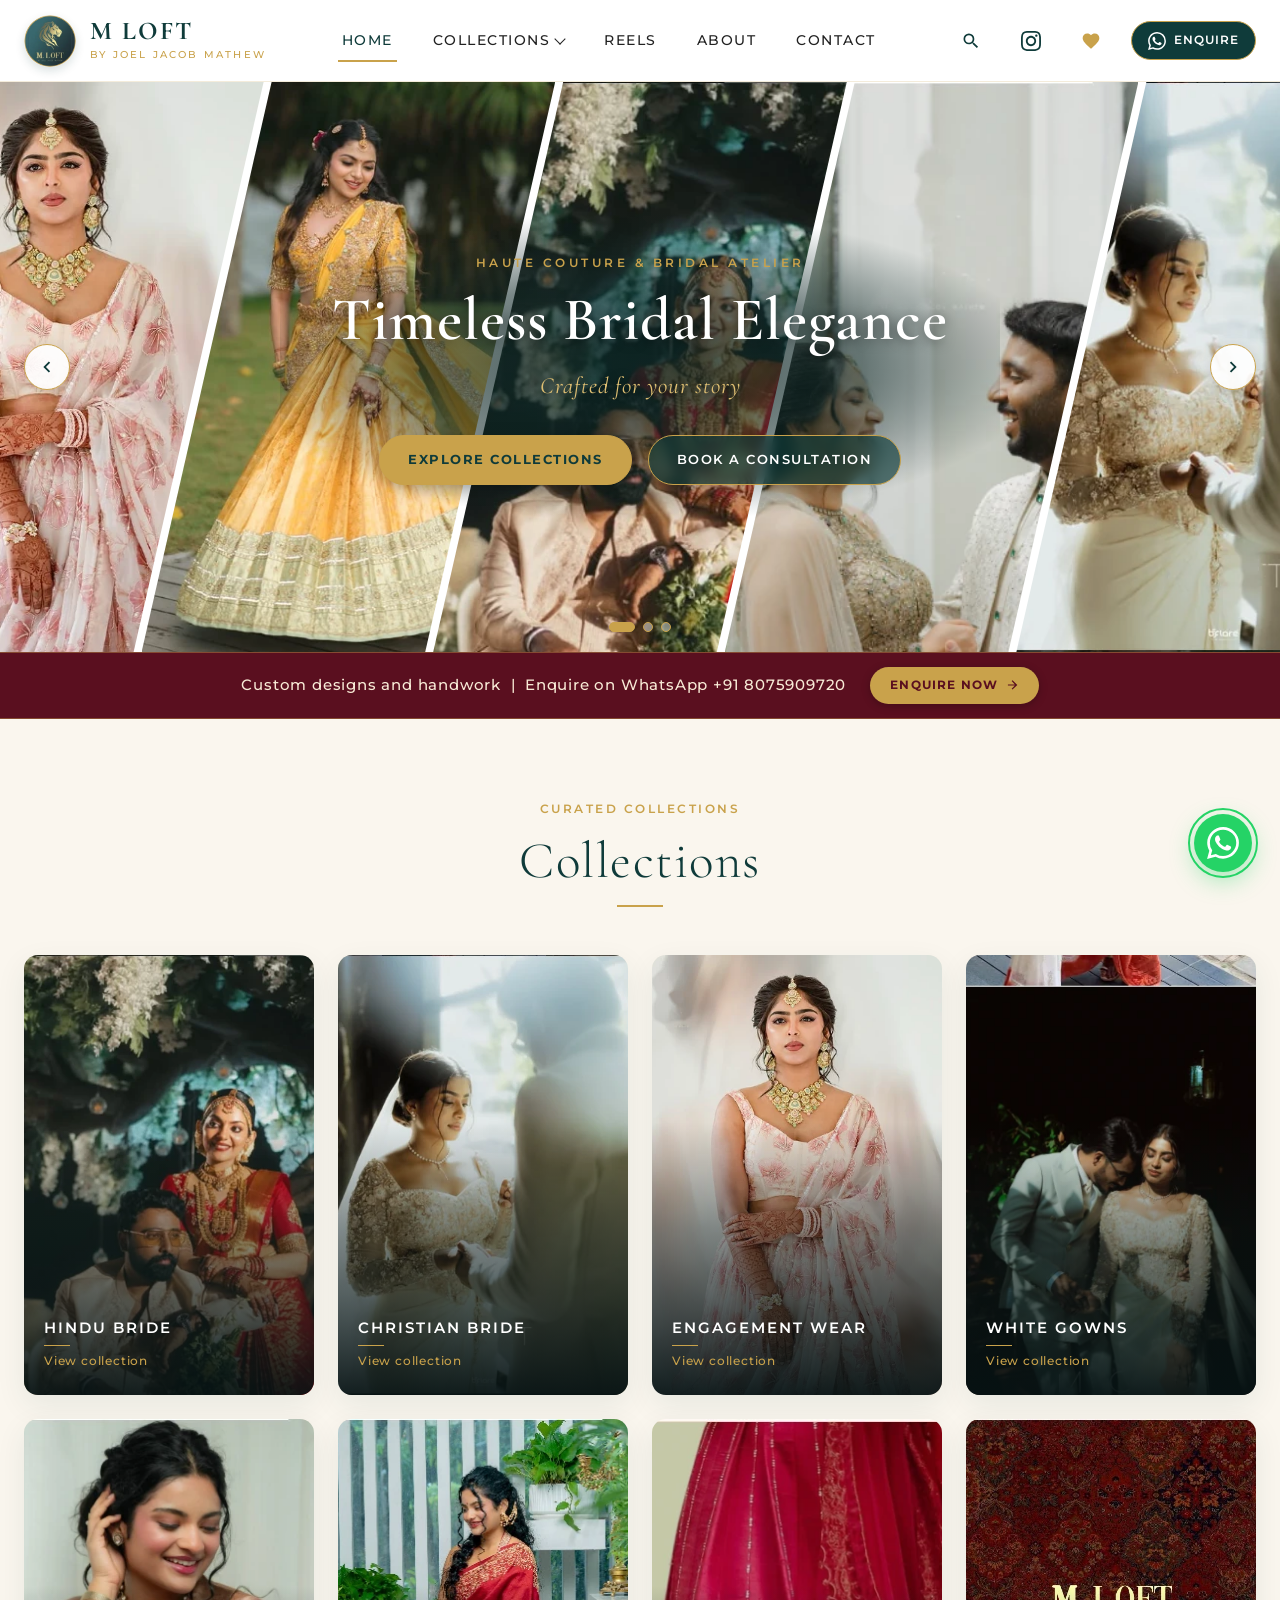
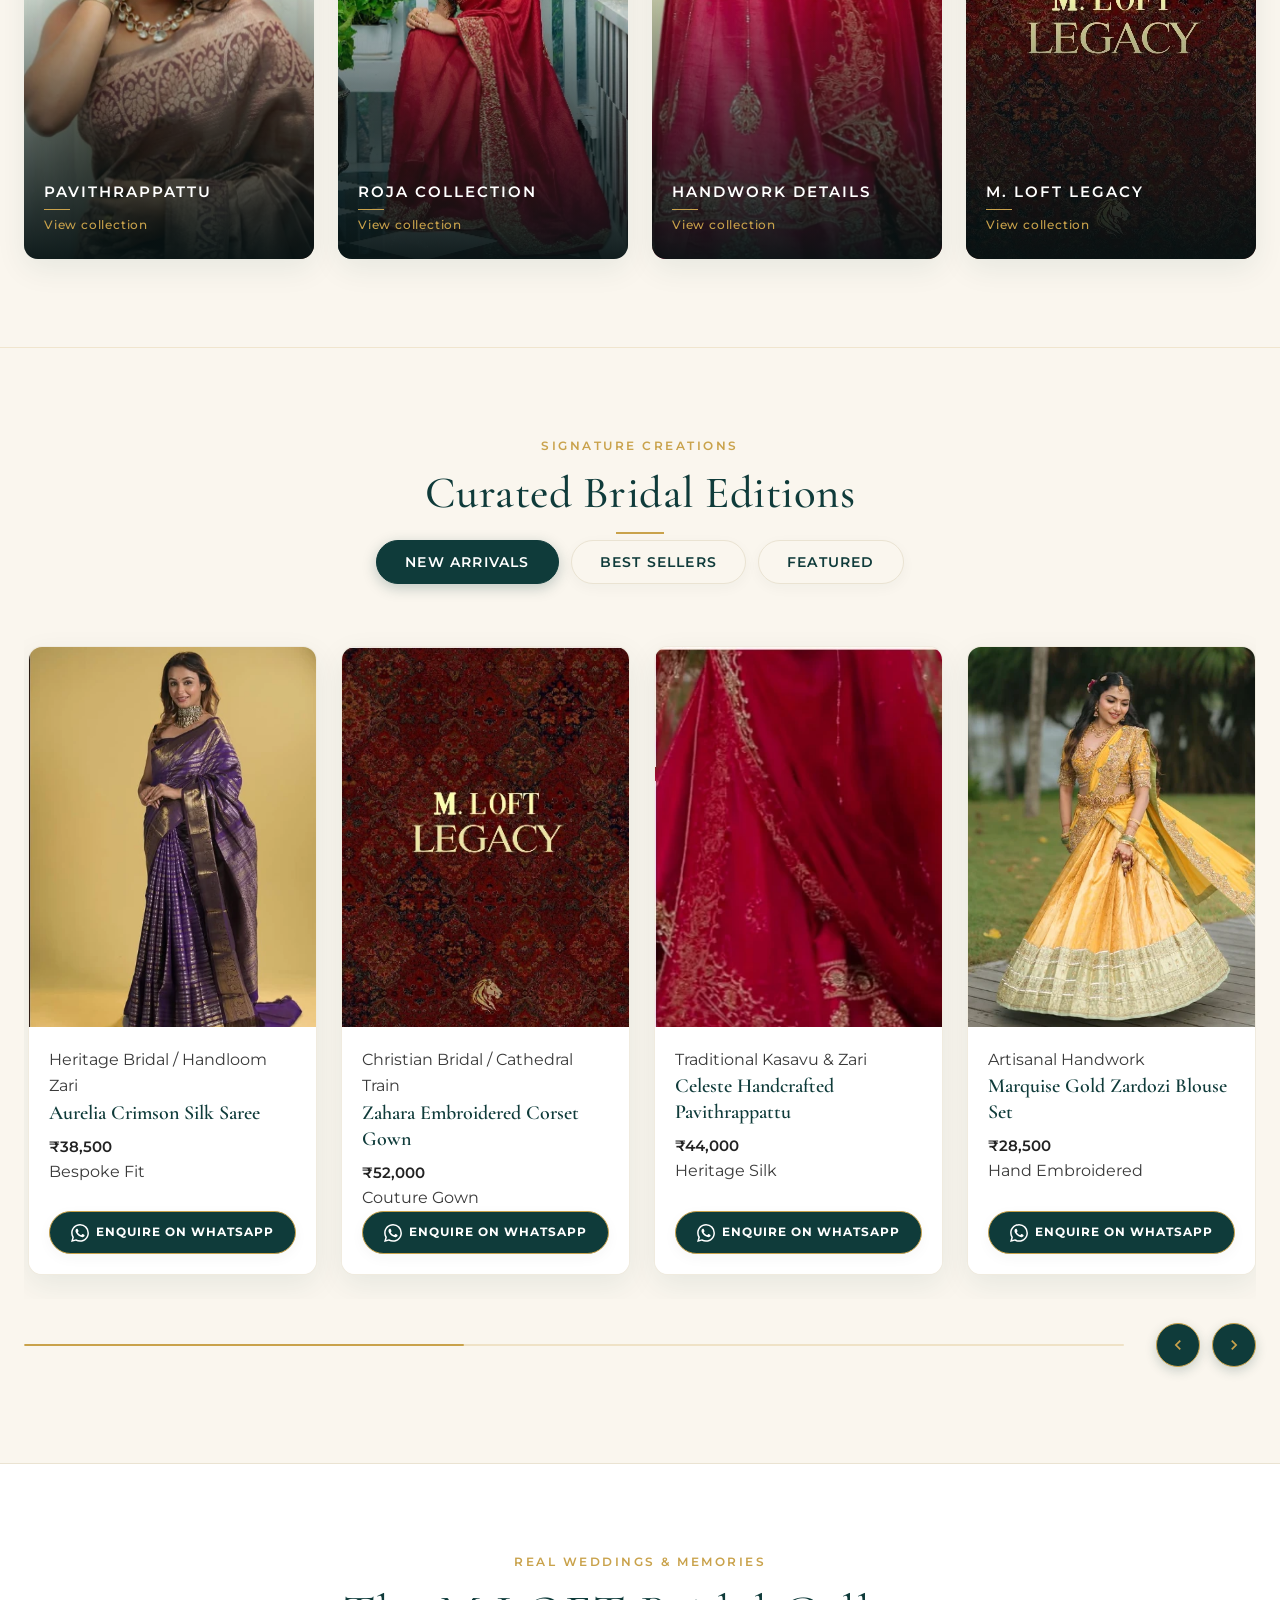
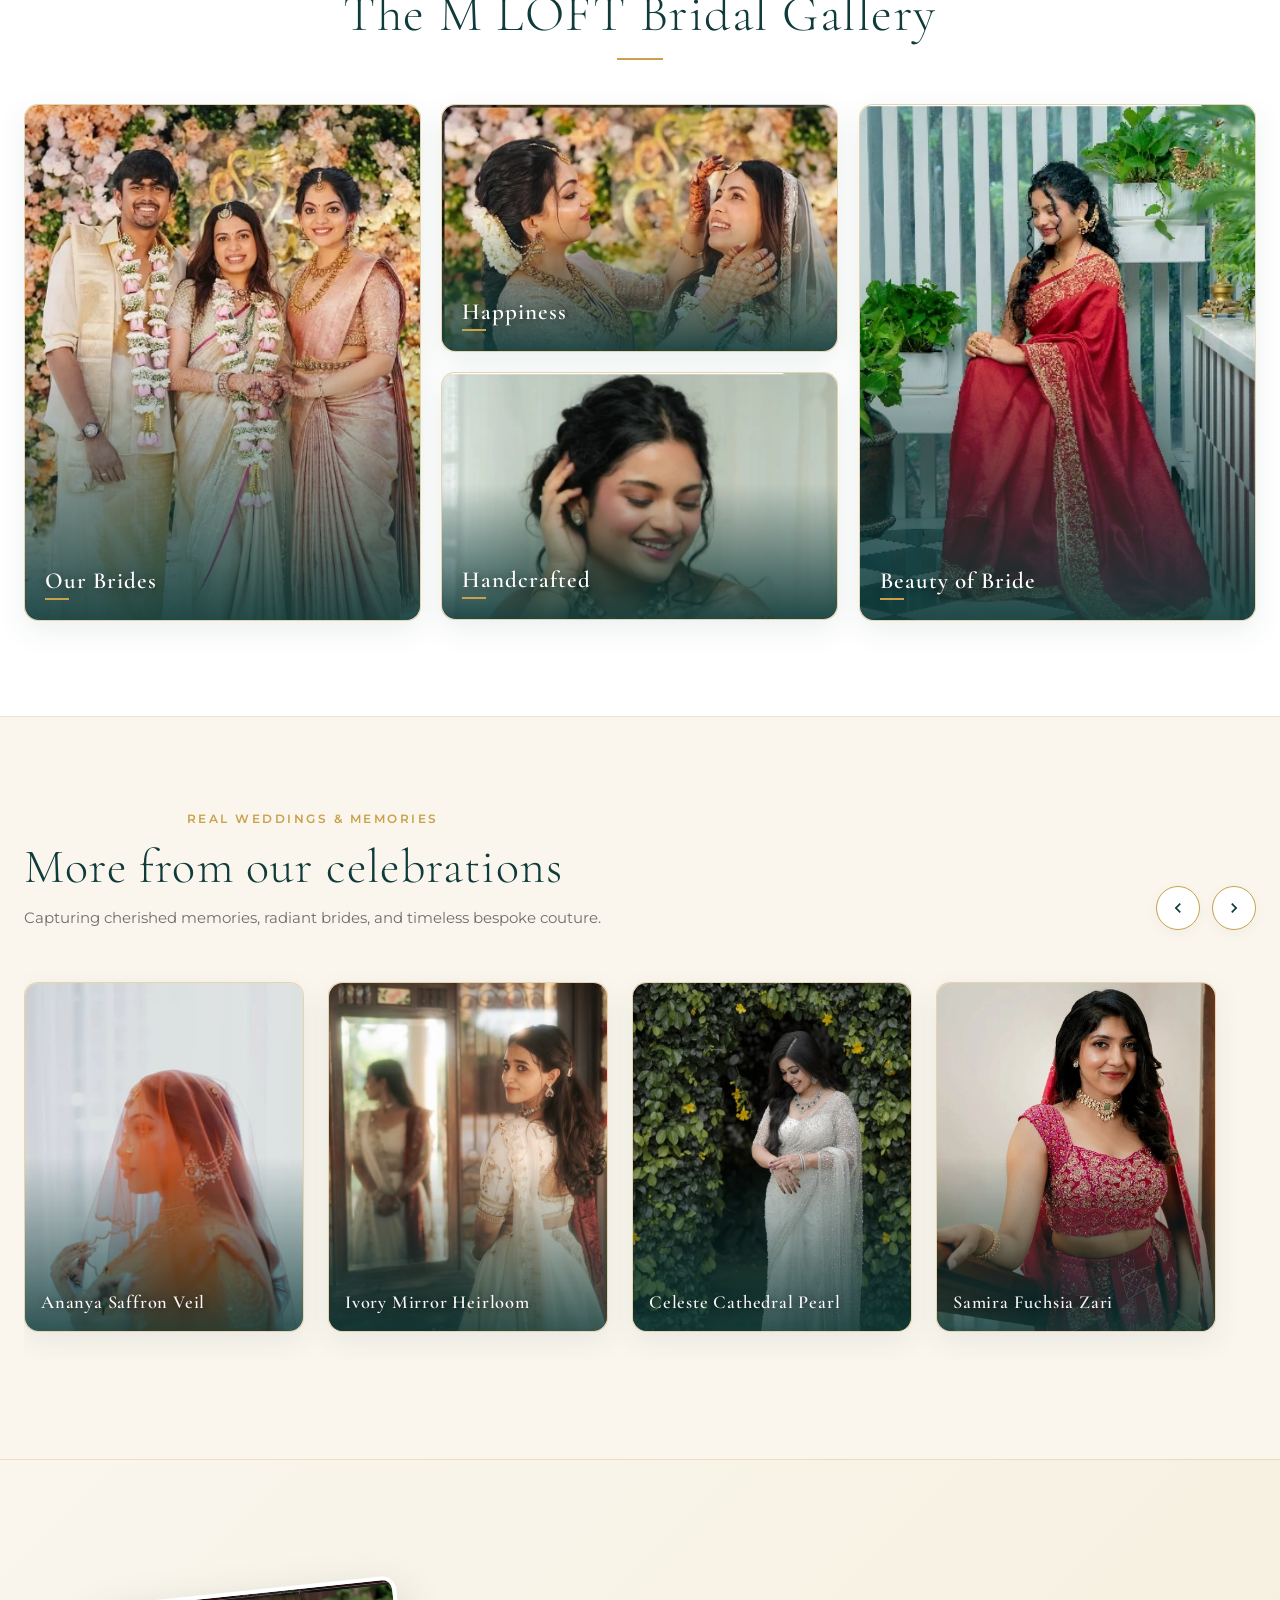
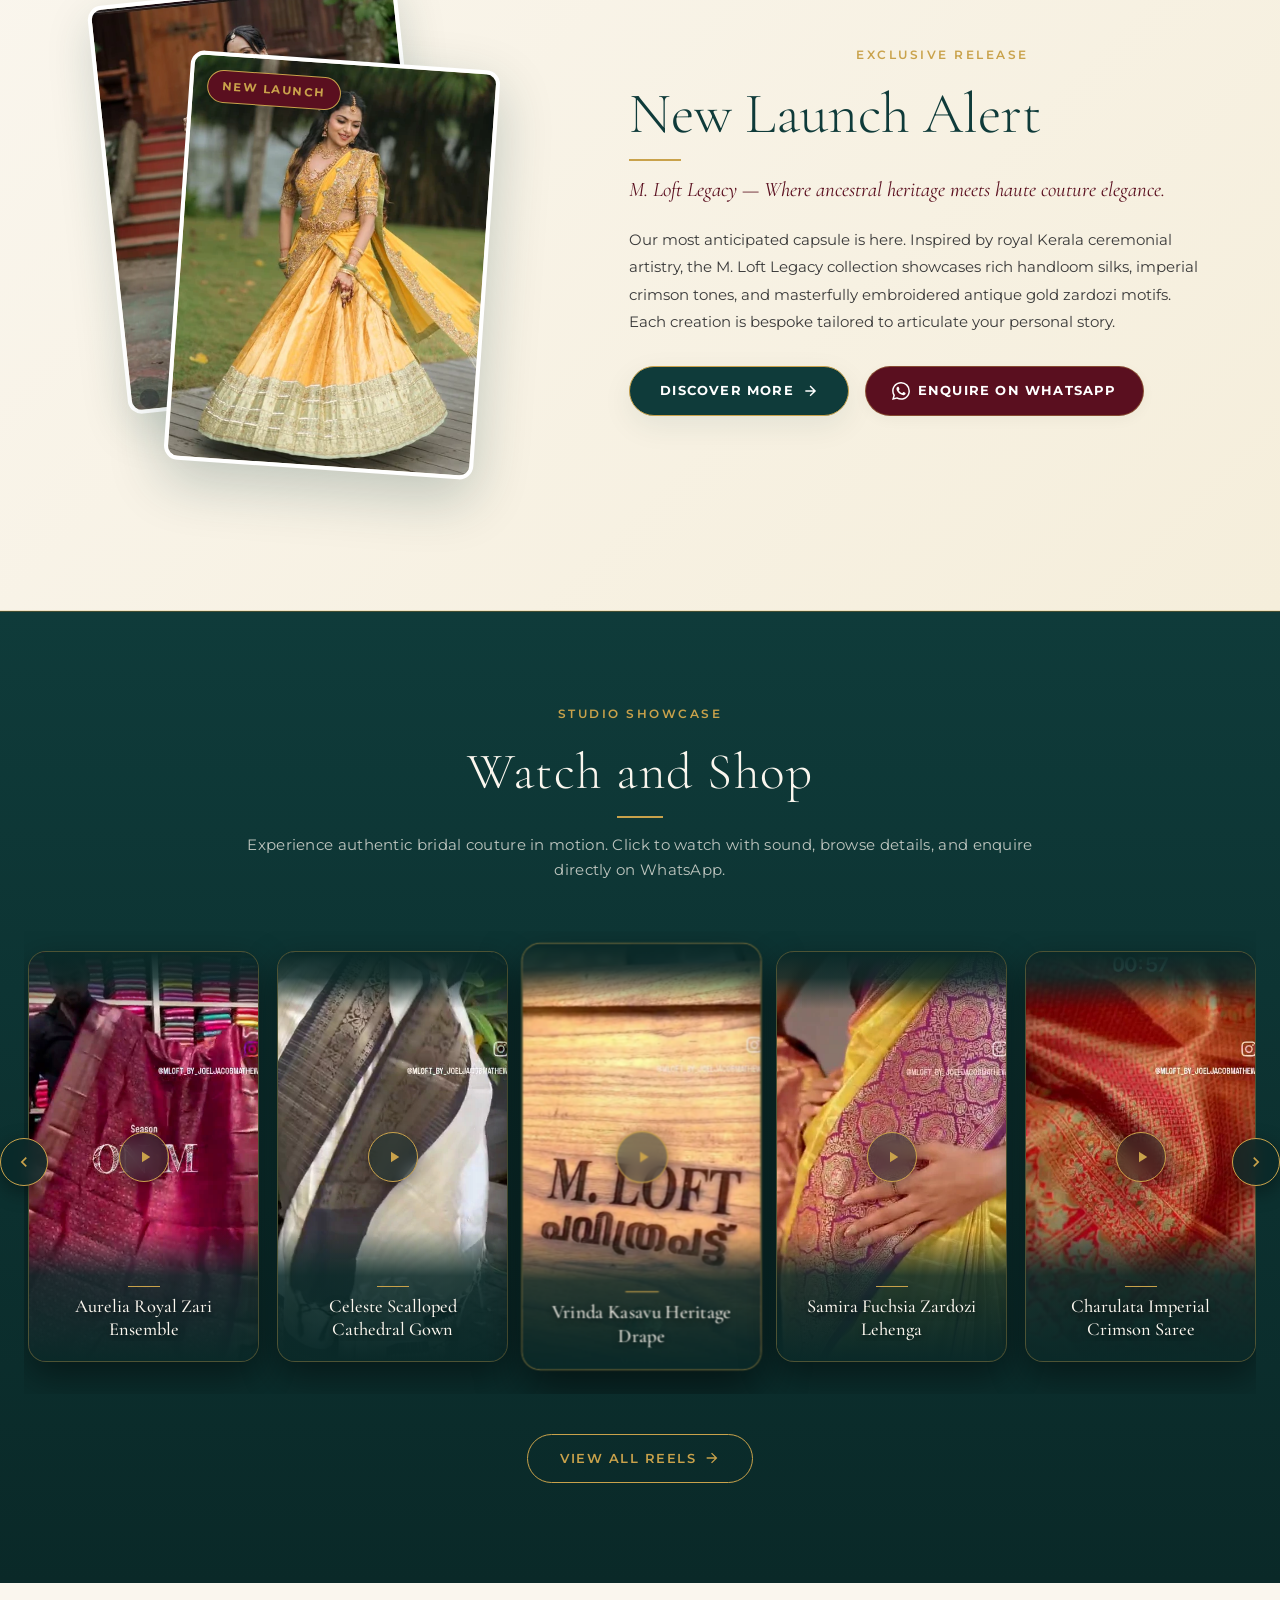
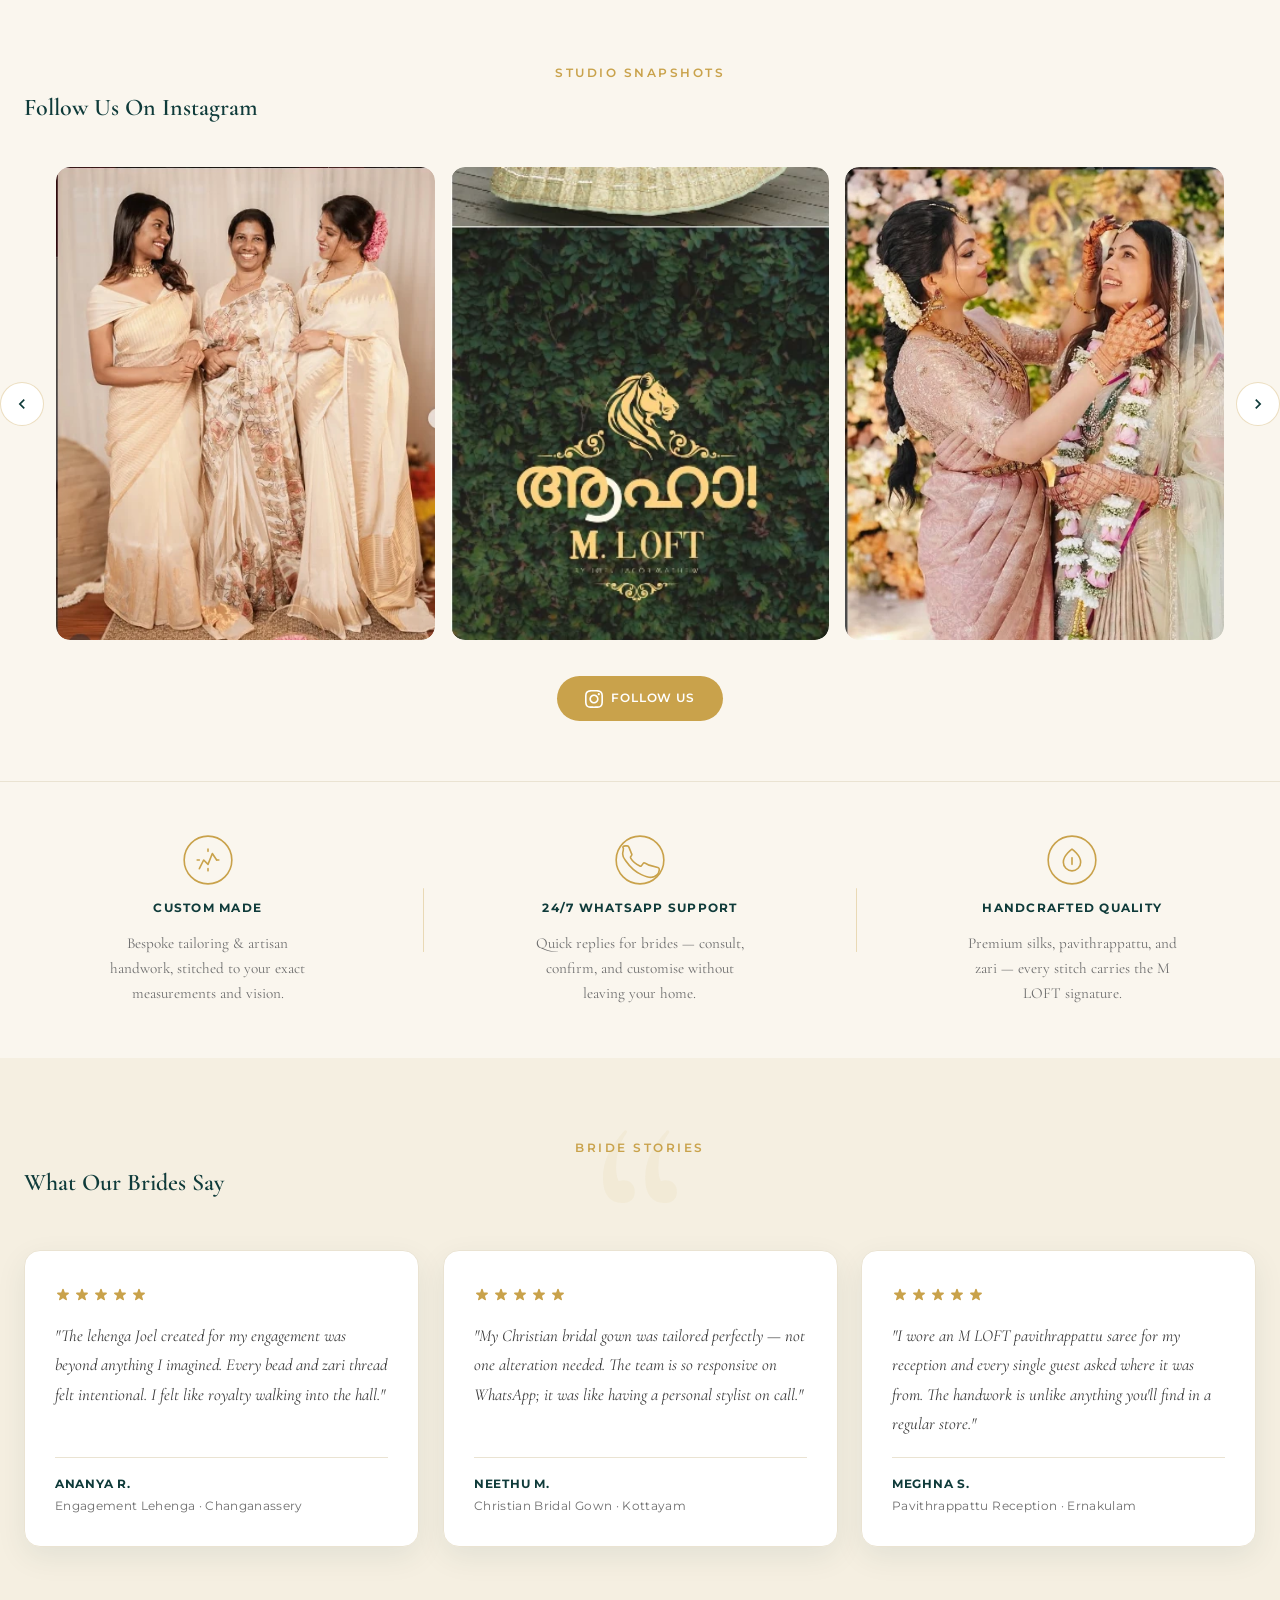
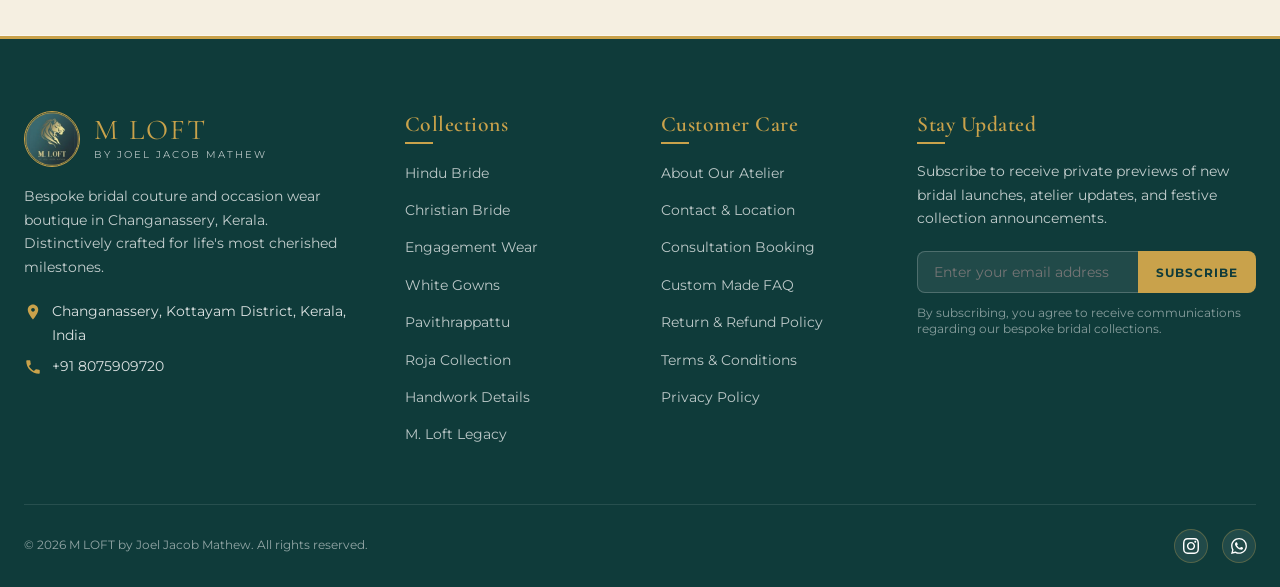
==== commit 5009bb2a: "step 6 commit" ====
--- a/index.html
+++ b/index.html
@@ -1837,6 +1837,208 @@
     </section>
 
   </main>
+
+  <!-- ========================================================================
+       Step 6A · Follow Us On Instagram
+       ======================================================================== -->
+  <section class="insta-section reveal-on-scroll" aria-labelledby="instaHeading">
+    <div class="container">
+      <p class="section-eyebrow">Studio Snapshots</p>
+      <h2 class="section-heading" id="instaHeading">Follow Us On Instagram</h2>
+    </div>
+
+    <div class="insta-carousel-wrap">
+      <button class="insta-arrow insta-arrow-prev" id="instaArrowPrev" aria-label="Previous">
+        <svg viewBox="0 0 24 24"><path d="M15.41 7.41L14 6l-6 6 6 6 1.41-1.41L10.83 12z"/></svg>
+      </button>
+
+      <div class="insta-track-outer">
+        <div class="insta-track" id="instaTrack">
+
+          <!-- Card 1 -->
+          <a href="https://www.instagram.com/mloft_by_joeljacobmathew" target="_blank" rel="noopener" class="insta-card" aria-label="View on Instagram">
+            <div class="insta-img-wrap">
+              <img src="assets/images/instagram-01.webp" alt="M LOFT Instagram photo 1" loading="lazy" width="360" height="450">
+              <div class="insta-hover-glyph" aria-hidden="true">
+                <svg viewBox="0 0 24 24"><path d="M12 2.163c3.204 0 3.584.012 4.85.07 3.252.148 4.771 1.691 4.919 4.919.058 1.265.069 1.645.069 4.849 0 3.205-.012 3.584-.069 4.849-.149 3.225-1.664 4.771-4.919 4.919-1.266.058-1.644.07-4.85.07-3.204 0-3.584-.012-4.849-.07-3.26-.149-4.771-1.699-4.919-4.92-.058-1.265-.07-1.644-.07-4.849 0-3.204.013-3.583.07-4.849.149-3.227 1.664-4.771 4.919-4.919 1.266-.057 1.645-.069 4.849-.069zm0-2.163c-3.259 0-3.667.014-4.947.072-4.358.2-6.78 2.618-6.98 6.98-.059 1.281-.073 1.689-.073 4.948 0 3.259.014 3.668.072 4.948.2 4.358 2.618 6.78 6.98 6.98 1.281.058 1.689.072 4.948.072 3.259 0 3.668-.014 4.948-.072 4.354-.2 6.782-2.618 6.979-6.98.059-1.28.073-1.689.073-4.948 0-3.259-.014-3.667-.072-4.947-.196-4.354-2.617-6.78-6.979-6.98-1.281-.059-1.69-.073-4.949-.073zm0 5.838c-3.403 0-6.162 2.759-6.162 6.162s2.759 6.163 6.162 6.163 6.162-2.759 6.162-6.163c0-3.403-2.759-6.162-6.162-6.162zm0 10.162c-2.209 0-4-1.79-4-4 0-2.209 1.791-4 4-4s4 1.791 4 4c0 2.21-1.791 4-4 4zm6.406-11.845c-.796 0-1.441.645-1.441 1.44s.645 1.44 1.441 1.44c.795 0 1.439-.645 1.439-1.44s-.644-1.44-1.439-1.44z"/></svg>
+              </div>
+            </div>
+          </a>
+
+          <!-- Card 2 -->
+          <a href="https://www.instagram.com/mloft_by_joeljacobmathew" target="_blank" rel="noopener" class="insta-card" aria-label="View on Instagram">
+            <div class="insta-img-wrap">
+              <img src="assets/images/instagram-02.webp" alt="M LOFT Instagram photo 2" loading="lazy" width="360" height="450">
+              <div class="insta-hover-glyph" aria-hidden="true">
+                <svg viewBox="0 0 24 24"><path d="M12 2.163c3.204 0 3.584.012 4.85.07 3.252.148 4.771 1.691 4.919 4.919.058 1.265.069 1.645.069 4.849 0 3.205-.012 3.584-.069 4.849-.149 3.225-1.664 4.771-4.919 4.919-1.266.058-1.644.07-4.85.07-3.204 0-3.584-.012-4.849-.07-3.26-.149-4.771-1.699-4.919-4.92-.058-1.265-.07-1.644-.07-4.849 0-3.204.013-3.583.07-4.849.149-3.227 1.664-4.771 4.919-4.919 1.266-.057 1.645-.069 4.849-.069zm0-2.163c-3.259 0-3.667.014-4.947.072-4.358.2-6.78 2.618-6.98 6.98-.059 1.281-.073 1.689-.073 4.948 0 3.259.014 3.668.072 4.948.2 4.358 2.618 6.78 6.98 6.98 1.281.058 1.689.072 4.948.072 3.259 0 3.668-.014 4.948-.072 4.354-.2 6.782-2.618 6.979-6.98.059-1.28.073-1.689.073-4.948 0-3.259-.014-3.667-.072-4.947-.196-4.354-2.617-6.78-6.979-6.98-1.281-.059-1.69-.073-4.949-.073zm0 5.838c-3.403 0-6.162 2.759-6.162 6.162s2.759 6.163 6.162 6.163 6.162-2.759 6.162-6.163c0-3.403-2.759-6.162-6.162-6.162zm0 10.162c-2.209 0-4-1.79-4-4 0-2.209 1.791-4 4-4s4 1.791 4 4c0 2.21-1.791 4-4 4zm6.406-11.845c-.796 0-1.441.645-1.441 1.44s.645 1.44 1.441 1.44c.795 0 1.439-.645 1.439-1.44s-.644-1.44-1.439-1.44z"/></svg>
+              </div>
+            </div>
+          </a>
+
+          <!-- Card 3 -->
+          <a href="https://www.instagram.com/mloft_by_joeljacobmathew" target="_blank" rel="noopener" class="insta-card" aria-label="View on Instagram">
+            <div class="insta-img-wrap">
+              <img src="assets/images/instagram-03.webp" alt="M LOFT Instagram photo 3" loading="lazy" width="360" height="450">
+              <div class="insta-hover-glyph" aria-hidden="true">
+                <svg viewBox="0 0 24 24"><path d="M12 2.163c3.204 0 3.584.012 4.85.07 3.252.148 4.771 1.691 4.919 4.919.058 1.265.069 1.645.069 4.849 0 3.205-.012 3.584-.069 4.849-.149 3.225-1.664 4.771-4.919 4.919-1.266.058-1.644.07-4.85.07-3.204 0-3.584-.012-4.849-.07-3.26-.149-4.771-1.699-4.919-4.92-.058-1.265-.07-1.644-.07-4.849 0-3.204.013-3.583.07-4.849.149-3.227 1.664-4.771 4.919-4.919 1.266-.057 1.645-.069 4.849-.069zm0-2.163c-3.259 0-3.667.014-4.947.072-4.358.2-6.78 2.618-6.98 6.98-.059 1.281-.073 1.689-.073 4.948 0 3.259.014 3.668.072 4.948.2 4.358 2.618 6.78 6.98 6.98 1.281.058 1.689.072 4.948.072 3.259 0 3.668-.014 4.948-.072 4.354-.2 6.782-2.618 6.979-6.98.059-1.28.073-1.689.073-4.948 0-3.259-.014-3.667-.072-4.947-.196-4.354-2.617-6.78-6.979-6.98-1.281-.059-1.69-.073-4.949-.073zm0 5.838c-3.403 0-6.162 2.759-6.162 6.162s2.759 6.163 6.162 6.163 6.162-2.759 6.162-6.163c0-3.403-2.759-6.162-6.162-6.162zm0 10.162c-2.209 0-4-1.79-4-4 0-2.209 1.791-4 4-4s4 1.791 4 4c0 2.21-1.791 4-4 4zm6.406-11.845c-.796 0-1.441.645-1.441 1.44s.645 1.44 1.441 1.44c.795 0 1.439-.645 1.439-1.44s-.644-1.44-1.439-1.44z"/></svg>
+              </div>
+            </div>
+          </a>
+
+          <!-- Card 4 -->
+          <a href="https://www.instagram.com/mloft_by_joeljacobmathew" target="_blank" rel="noopener" class="insta-card" aria-label="View on Instagram">
+            <div class="insta-img-wrap">
+              <img src="assets/images/featured-01.webp" alt="M LOFT bridal featured look" loading="lazy" width="360" height="450">
+              <div class="insta-hover-glyph" aria-hidden="true">
+                <svg viewBox="0 0 24 24"><path d="M12 2.163c3.204 0 3.584.012 4.85.07 3.252.148 4.771 1.691 4.919 4.919.058 1.265.069 1.645.069 4.849 0 3.205-.012 3.584-.069 4.849-.149 3.225-1.664 4.771-4.919 4.919-1.266.058-1.644.07-4.85.07-3.204 0-3.584-.012-4.849-.07-3.26-.149-4.771-1.699-4.919-4.92-.058-1.265-.07-1.644-.07-4.849 0-3.204.013-3.583.07-4.849.149-3.227 1.664-4.771 4.919-4.919 1.266-.057 1.645-.069 4.849-.069zm0-2.163c-3.259 0-3.667.014-4.947.072-4.358.2-6.78 2.618-6.98 6.98-.059 1.281-.073 1.689-.073 4.948 0 3.259.014 3.668.072 4.948.2 4.358 2.618 6.78 6.98 6.98 1.281.058 1.689.072 4.948.072 3.259 0 3.668-.014 4.948-.072 4.354-.2 6.782-2.618 6.979-6.98.059-1.28.073-1.689.073-4.948 0-3.259-.014-3.667-.072-4.947-.196-4.354-2.617-6.78-6.979-6.98-1.281-.059-1.69-.073-4.949-.073zm0 5.838c-3.403 0-6.162 2.759-6.162 6.162s2.759 6.163 6.162 6.163 6.162-2.759 6.162-6.163c0-3.403-2.759-6.162-6.162-6.162zm0 10.162c-2.209 0-4-1.79-4-4 0-2.209 1.791-4 4-4s4 1.791 4 4c0 2.21-1.791 4-4 4zm6.406-11.845c-.796 0-1.441.645-1.441 1.44s.645 1.44 1.441 1.44c.795 0 1.439-.645 1.439-1.44s-.644-1.44-1.439-1.44z"/></svg>
+              </div>
+            </div>
+          </a>
+
+          <!-- Card 5 -->
+          <a href="https://www.instagram.com/mloft_by_joeljacobmathew" target="_blank" rel="noopener" class="insta-card" aria-label="View on Instagram">
+            <div class="insta-img-wrap">
+              <img src="assets/images/featured-02.webp" alt="M LOFT bridal featured look 2" loading="lazy" width="360" height="450">
+              <div class="insta-hover-glyph" aria-hidden="true">
+                <svg viewBox="0 0 24 24"><path d="M12 2.163c3.204 0 3.584.012 4.85.07 3.252.148 4.771 1.691 4.919 4.919.058 1.265.069 1.645.069 4.849 0 3.205-.012 3.584-.069 4.849-.149 3.225-1.664 4.771-4.919 4.919-1.266.058-1.644.07-4.85.07-3.204 0-3.584-.012-4.849-.07-3.26-.149-4.771-1.699-4.919-4.92-.058-1.265-.07-1.644-.07-4.849 0-3.204.013-3.583.07-4.849.149-3.227 1.664-4.771 4.919-4.919 1.266-.057 1.645-.069 4.849-.069zm0-2.163c-3.259 0-3.667.014-4.947.072-4.358.2-6.78 2.618-6.98 6.98-.059 1.281-.073 1.689-.073 4.948 0 3.259.014 3.668.072 4.948.2 4.358 2.618 6.78 6.98 6.98 1.281.058 1.689.072 4.948.072 3.259 0 3.668-.014 4.948-.072 4.354-.2 6.782-2.618 6.979-6.98.059-1.28.073-1.689.073-4.948 0-3.259-.014-3.667-.072-4.947-.196-4.354-2.617-6.78-6.979-6.98-1.281-.059-1.69-.073-4.949-.073zm0 5.838c-3.403 0-6.162 2.759-6.162 6.162s2.759 6.163 6.162 6.163 6.162-2.759 6.162-6.163c0-3.403-2.759-6.162-6.162-6.162zm0 10.162c-2.209 0-4-1.79-4-4 0-2.209 1.791-4 4-4s4 1.791 4 4c0 2.21-1.791 4-4 4zm6.406-11.845c-.796 0-1.441.645-1.441 1.44s.645 1.44 1.441 1.44c.795 0 1.439-.645 1.439-1.44s-.644-1.44-1.439-1.44z"/></svg>
+              </div>
+            </div>
+          </a>
+
+        </div><!-- /insta-track -->
+      </div><!-- /insta-track-outer -->
+
+      <button class="insta-arrow insta-arrow-next" id="instaArrowNext" aria-label="Next">
+        <svg viewBox="0 0 24 24"><path d="M10 6L8.59 7.41 13.17 12l-4.58 4.59L10 18l6-6z"/></svg>
+      </button>
+    </div><!-- /insta-carousel-wrap -->
+
+    <div class="insta-cta-wrap">
+      <a href="https://www.instagram.com/mloft_by_joeljacobmathew" target="_blank" rel="noopener" class="btn-insta-follow" id="btnFollowInstagram">
+        <svg viewBox="0 0 24 24" width="18" height="18" fill="currentColor" aria-hidden="true"><path d="M12 2.163c3.204 0 3.584.012 4.85.07 3.252.148 4.771 1.691 4.919 4.919.058 1.265.069 1.645.069 4.849 0 3.205-.012 3.584-.069 4.849-.149 3.225-1.664 4.771-4.919 4.919-1.266.058-1.644.07-4.85.07-3.204 0-3.584-.012-4.849-.07-3.26-.149-4.771-1.699-4.919-4.92-.058-1.265-.07-1.644-.07-4.849 0-3.204.013-3.583.07-4.849.149-3.227 1.664-4.771 4.919-4.919 1.266-.057 1.645-.069 4.849-.069zm0-2.163c-3.259 0-3.667.014-4.947.072-4.358.2-6.78 2.618-6.98 6.98-.059 1.281-.073 1.689-.073 4.948 0 3.259.014 3.668.072 4.948.2 4.358 2.618 6.78 6.98 6.98 1.281.058 1.689.072 4.948.072 3.259 0 3.668-.014 4.948-.072 4.354-.2 6.782-2.618 6.979-6.98.059-1.28.073-1.689.073-4.948 0-3.259-.014-3.667-.072-4.947-.196-4.354-2.617-6.78-6.979-6.98-1.281-.059-1.69-.073-4.949-.073zm0 5.838c-3.403 0-6.162 2.759-6.162 6.162s2.759 6.163 6.162 6.163 6.162-2.759 6.162-6.163c0-3.403-2.759-6.162-6.162-6.162zm0 10.162c-2.209 0-4-1.79-4-4 0-2.209 1.791-4 4-4s4 1.791 4 4c0 2.21-1.791 4-4 4zm6.406-11.845c-.796 0-1.441.645-1.441 1.44s.645 1.44 1.441 1.44c.795 0 1.439-.645 1.439-1.44s-.644-1.44-1.439-1.44z"/></svg>
+        <span>Follow Us</span>
+      </a>
+    </div>
+  </section>
+
+  <!-- ========================================================================
+       Step 6B · Trust Strip
+       ======================================================================== -->
+  <section class="trust-strip reveal-on-scroll" aria-label="Why Choose M LOFT">
+    <div class="container trust-strip-inner">
+
+      <!-- Pillar 1: Custom Made -->
+      <div class="trust-pillar">
+        <div class="trust-icon" aria-hidden="true">
+          <svg viewBox="0 0 48 48" fill="none" xmlns="http://www.w3.org/2000/svg">
+            <circle cx="24" cy="24" r="22" stroke="currentColor" stroke-width="1.5"/>
+            <path d="M16 32l4-8 4 4 4-10 4 6" stroke="currentColor" stroke-width="1.5" stroke-linecap="round" stroke-linejoin="round"/>
+            <path d="M14 24h2M32 24h2M24 14v2M24 32v2" stroke="currentColor" stroke-width="1.5" stroke-linecap="round"/>
+          </svg>
+        </div>
+        <div class="trust-pillar-title">Custom Made</div>
+        <p class="trust-pillar-text">Bespoke tailoring &amp; artisan handwork, stitched to your exact measurements and vision.</p>
+      </div>
+
+      <div class="trust-divider" aria-hidden="true"></div>
+
+      <!-- Pillar 2: 24/7 WhatsApp Support -->
+      <div class="trust-pillar">
+        <div class="trust-icon" aria-hidden="true">
+          <svg viewBox="0 0 48 48" fill="none" xmlns="http://www.w3.org/2000/svg">
+            <circle cx="24" cy="24" r="22" stroke="currentColor" stroke-width="1.5"/>
+            <path d="M32.4 28.76c-.59-.3-3.52-1.73-4.06-1.93-.54-.2-.94-.3-1.34.3-.4.59-1.53 1.93-1.87 2.33-.34.4-.69.45-1.28.15-3.65-1.82-6.05-3.25-8.47-7.37-.64-.9-.07-1.39.47-1.94.49-.48.94-1.03.6-1.63-.34-.59-1.9-4.58-2.6-6.27-.68-1.64-1.38-1.42-1.9-1.44-.48-.02-1.04-.02-1.59-.02s-1.46.2-2.22 1.03C9.62 13.9 8 15.5 8 18.42 8 21.35 10.32 24.17 10.63 24.57c.31.4 6.04 9.22 14.64 12.93 8.6 3.7 8.6 2.47 10.15 2.32 1.55-.15 5.01-2.05 5.72-4.02.7-1.97.7-3.66.49-4.02-.2-.36-.6-.56-1.23-.86z" stroke="currentColor" stroke-width="1.5" stroke-linecap="round" stroke-linejoin="round"/>
+          </svg>
+        </div>
+        <div class="trust-pillar-title">24/7 WhatsApp Support</div>
+        <p class="trust-pillar-text">Quick replies for brides — consult, confirm, and customise without leaving your home.</p>
+      </div>
+
+      <div class="trust-divider" aria-hidden="true"></div>
+
+      <!-- Pillar 3: Handcrafted Quality -->
+      <div class="trust-pillar">
+        <div class="trust-icon" aria-hidden="true">
+          <svg viewBox="0 0 48 48" fill="none" xmlns="http://www.w3.org/2000/svg">
+            <circle cx="24" cy="24" r="22" stroke="currentColor" stroke-width="1.5"/>
+            <path d="M24 14c0 0-8 5.5-8 12a8 8 0 0016 0c0-6.5-8-12-8-12z" stroke="currentColor" stroke-width="1.5" stroke-linecap="round" stroke-linejoin="round"/>
+            <path d="M24 28v-6" stroke="currentColor" stroke-width="1.5" stroke-linecap="round"/>
+          </svg>
+        </div>
+        <div class="trust-pillar-title">Handcrafted Quality</div>
+        <p class="trust-pillar-text">Premium silks, pavithrappattu, and zari — every stitch carries the M LOFT signature.</p>
+      </div>
+
+    </div>
+  </section>
+
+  <!-- ========================================================================
+       Step 6C · Bride Testimonials
+       ======================================================================== -->
+  <section class="testimonials-section reveal-on-scroll" aria-labelledby="testimonialsHeading">
+    <div class="container">
+      <p class="section-eyebrow">Bride Stories</p>
+      <h2 class="section-heading" id="testimonialsHeading">What Our Brides Say</h2>
+
+      <div class="testimonials-grid">
+
+        <!-- Card 1 -->
+        <article class="testimonial-card reveal-on-scroll" style="--delay:0ms">
+          <div class="testimonial-stars" aria-label="5 stars">
+            <svg viewBox="0 0 20 20" fill="currentColor"><path d="M9.049 2.927c.3-.921 1.603-.921 1.902 0l1.07 3.292a1 1 0 00.95.69h3.462c.969 0 1.371 1.24.588 1.81l-2.8 2.034a1 1 0 00-.364 1.118l1.07 3.292c.3.921-.755 1.688-1.54 1.118l-2.8-2.034a1 1 0 00-1.175 0l-2.8 2.034c-.784.57-1.838-.197-1.539-1.118l1.07-3.292a1 1 0 00-.364-1.118L2.98 8.72c-.783-.57-.38-1.81.588-1.81h3.461a1 1 0 00.951-.69l1.07-3.292z"/></svg>
+            <svg viewBox="0 0 20 20" fill="currentColor"><path d="M9.049 2.927c.3-.921 1.603-.921 1.902 0l1.07 3.292a1 1 0 00.95.69h3.462c.969 0 1.371 1.24.588 1.81l-2.8 2.034a1 1 0 00-.364 1.118l1.07 3.292c.3.921-.755 1.688-1.54 1.118l-2.8-2.034a1 1 0 00-1.175 0l-2.8 2.034c-.784.57-1.838-.197-1.539-1.118l1.07-3.292a1 1 0 00-.364-1.118L2.98 8.72c-.783-.57-.38-1.81.588-1.81h3.461a1 1 0 00.951-.69l1.07-3.292z"/></svg>
+            <svg viewBox="0 0 20 20" fill="currentColor"><path d="M9.049 2.927c.3-.921 1.603-.921 1.902 0l1.07 3.292a1 1 0 00.95.69h3.462c.969 0 1.371 1.24.588 1.81l-2.8 2.034a1 1 0 00-.364 1.118l1.07 3.292c.3.921-.755 1.688-1.54 1.118l-2.8-2.034a1 1 0 00-1.175 0l-2.8 2.034c-.784.57-1.838-.197-1.539-1.118l1.07-3.292a1 1 0 00-.364-1.118L2.98 8.72c-.783-.57-.38-1.81.588-1.81h3.461a1 1 0 00.951-.69l1.07-3.292z"/></svg>
+            <svg viewBox="0 0 20 20" fill="currentColor"><path d="M9.049 2.927c.3-.921 1.603-.921 1.902 0l1.07 3.292a1 1 0 00.95.69h3.462c.969 0 1.371 1.24.588 1.81l-2.8 2.034a1 1 0 00-.364 1.118l1.07 3.292c.3.921-.755 1.688-1.54 1.118l-2.8-2.034a1 1 0 00-1.175 0l-2.8 2.034c-.784.57-1.838-.197-1.539-1.118l1.07-3.292a1 1 0 00-.364-1.118L2.98 8.72c-.783-.57-.38-1.81.588-1.81h3.461a1 1 0 00.951-.69l1.07-3.292z"/></svg>
+            <svg viewBox="0 0 20 20" fill="currentColor"><path d="M9.049 2.927c.3-.921 1.603-.921 1.902 0l1.07 3.292a1 1 0 00.95.69h3.462c.969 0 1.371 1.24.588 1.81l-2.8 2.034a1 1 0 00-.364 1.118l1.07 3.292c.3.921-.755 1.688-1.54 1.118l-2.8-2.034a1 1 0 00-1.175 0l-2.8 2.034c-.784.57-1.838-.197-1.539-1.118l1.07-3.292a1 1 0 00-.364-1.118L2.98 8.72c-.783-.57-.38-1.81.588-1.81h3.461a1 1 0 00.951-.69l1.07-3.292z"/></svg>
+          </div>
+          <blockquote class="testimonial-quote">
+            "The lehenga Joel created for my engagement was beyond anything I imagined. Every bead and zari thread felt intentional. I felt like royalty walking into the hall."
+          </blockquote>
+          <div class="testimonial-bride">
+            <div class="testimonial-bride-name">Ananya R.</div>
+            <div class="testimonial-bride-detail">Engagement Lehenga · Changanassery</div>
+          </div>
+        </article>
+
+        <!-- Card 2 -->
+        <article class="testimonial-card reveal-on-scroll" style="--delay:120ms">
+          <div class="testimonial-stars" aria-label="5 stars">
+            <svg viewBox="0 0 20 20" fill="currentColor"><path d="M9.049 2.927c.3-.921 1.603-.921 1.902 0l1.07 3.292a1 1 0 00.95.69h3.462c.969 0 1.371 1.24.588 1.81l-2.8 2.034a1 1 0 00-.364 1.118l1.07 3.292c.3.921-.755 1.688-1.54 1.118l-2.8-2.034a1 1 0 00-1.175 0l-2.8 2.034c-.784.57-1.838-.197-1.539-1.118l1.07-3.292a1 1 0 00-.364-1.118L2.98 8.72c-.783-.57-.38-1.81.588-1.81h3.461a1 1 0 00.951-.69l1.07-3.292z"/></svg>
+            <svg viewBox="0 0 20 20" fill="currentColor"><path d="M9.049 2.927c.3-.921 1.603-.921 1.902 0l1.07 3.292a1 1 0 00.95.69h3.462c.969 0 1.371 1.24.588 1.81l-2.8 2.034a1 1 0 00-.364 1.118l1.07 3.292c.3.921-.755 1.688-1.54 1.118l-2.8-2.034a1 1 0 00-1.175 0l-2.8 2.034c-.784.57-1.838-.197-1.539-1.118l1.07-3.292a1 1 0 00-.364-1.118L2.98 8.72c-.783-.57-.38-1.81.588-1.81h3.461a1 1 0 00.951-.69l1.07-3.292z"/></svg>
+            <svg viewBox="0 0 20 20" fill="currentColor"><path d="M9.049 2.927c.3-.921 1.603-.921 1.902 0l1.07 3.292a1 1 0 00.95.69h3.462c.969 0 1.371 1.24.588 1.81l-2.8 2.034a1 1 0 00-.364 1.118l1.07 3.292c.3.921-.755 1.688-1.54 1.118l-2.8-2.034a1 1 0 00-1.175 0l-2.8 2.034c-.784.57-1.838-.197-1.539-1.118l1.07-3.292a1 1 0 00-.364-1.118L2.98 8.72c-.783-.57-.38-1.81.588-1.81h3.461a1 1 0 00.951-.69l1.07-3.292z"/></svg>
+            <svg viewBox="0 0 20 20" fill="currentColor"><path d="M9.049 2.927c.3-.921 1.603-.921 1.902 0l1.07 3.292a1 1 0 00.95.69h3.462c.969 0 1.371 1.24.588 1.81l-2.8 2.034a1 1 0 00-.364 1.118l1.07 3.292c.3.921-.755 1.688-1.54 1.118l-2.8-2.034a1 1 0 00-1.175 0l-2.8 2.034c-.784.57-1.838-.197-1.539-1.118l1.07-3.292a1 1 0 00-.364-1.118L2.98 8.72c-.783-.57-.38-1.81.588-1.81h3.461a1 1 0 00.951-.69l1.07-3.292z"/></svg>
+            <svg viewBox="0 0 20 20" fill="currentColor"><path d="M9.049 2.927c.3-.921 1.603-.921 1.902 0l1.07 3.292a1 1 0 00.95.69h3.462c.969 0 1.371 1.24.588 1.81l-2.8 2.034a1 1 0 00-.364 1.118l1.07 3.292c.3.921-.755 1.688-1.54 1.118l-2.8-2.034a1 1 0 00-1.175 0l-2.8 2.034c-.784.57-1.838-.197-1.539-1.118l1.07-3.292a1 1 0 00-.364-1.118L2.98 8.72c-.783-.57-.38-1.81.588-1.81h3.461a1 1 0 00.951-.69l1.07-3.292z"/></svg>
+          </div>
+          <blockquote class="testimonial-quote">
+            "My Christian bridal gown was tailored perfectly — not one alteration needed. The team is so responsive on WhatsApp; it was like having a personal stylist on call."
+          </blockquote>
+          <div class="testimonial-bride">
+            <div class="testimonial-bride-name">Neethu M.</div>
+            <div class="testimonial-bride-detail">Christian Bridal Gown · Kottayam</div>
+          </div>
+        </article>
+
+        <!-- Card 3 -->
+        <article class="testimonial-card reveal-on-scroll" style="--delay:240ms">
+          <div class="testimonial-stars" aria-label="5 stars">
+            <svg viewBox="0 0 20 20" fill="currentColor"><path d="M9.049 2.927c.3-.921 1.603-.921 1.902 0l1.07 3.292a1 1 0 00.95.69h3.462c.969 0 1.371 1.24.588 1.81l-2.8 2.034a1 1 0 00-.364 1.118l1.07 3.292c.3.921-.755 1.688-1.54 1.118l-2.8-2.034a1 1 0 00-1.175 0l-2.8 2.034c-.784.57-1.838-.197-1.539-1.118l1.07-3.292a1 1 0 00-.364-1.118L2.98 8.72c-.783-.57-.38-1.81.588-1.81h3.461a1 1 0 00.951-.69l1.07-3.292z"/></svg>
+            <svg viewBox="0 0 20 20" fill="currentColor"><path d="M9.049 2.927c.3-.921 1.603-.921 1.902 0l1.07 3.292a1 1 0 00.95.69h3.462c.969 0 1.371 1.24.588 1.81l-2.8 2.034a1 1 0 00-.364 1.118l1.07 3.292c.3.921-.755 1.688-1.54 1.118l-2.8-2.034a1 1 0 00-1.175 0l-2.8 2.034c-.784.57-1.838-.197-1.539-1.118l1.07-3.292a1 1 0 00-.364-1.118L2.98 8.72c-.783-.57-.38-1.81.588-1.81h3.461a1 1 0 00.951-.69l1.07-3.292z"/></svg>
+            <svg viewBox="0 0 20 20" fill="currentColor"><path d="M9.049 2.927c.3-.921 1.603-.921 1.902 0l1.07 3.292a1 1 0 00.95.69h3.462c.969 0 1.371 1.24.588 1.81l-2.8 2.034a1 1 0 00-.364 1.118l1.07 3.292c.3.921-.755 1.688-1.54 1.118l-2.8-2.034a1 1 0 00-1.175 0l-2.8 2.034c-.784.57-1.838-.197-1.539-1.118l1.07-3.292a1 1 0 00-.364-1.118L2.98 8.72c-.783-.57-.38-1.81.588-1.81h3.461a1 1 0 00.951-.69l1.07-3.292z"/></svg>
+            <svg viewBox="0 0 20 20" fill="currentColor"><path d="M9.049 2.927c.3-.921 1.603-.921 1.902 0l1.07 3.292a1 1 0 00.95.69h3.462c.969 0 1.371 1.24.588 1.81l-2.8 2.034a1 1 0 00-.364 1.118l1.07 3.292c.3.921-.755 1.688-1.54 1.118l-2.8-2.034a1 1 0 00-1.175 0l-2.8 2.034c-.784.57-1.838-.197-1.539-1.118l1.07-3.292a1 1 0 00-.364-1.118L2.98 8.72c-.783-.57-.38-1.81.588-1.81h3.461a1 1 0 00.951-.69l1.07-3.292z"/></svg>
+            <svg viewBox="0 0 20 20" fill="currentColor"><path d="M9.049 2.927c.3-.921 1.603-.921 1.902 0l1.07 3.292a1 1 0 00.95.69h3.462c.969 0 1.371 1.24.588 1.81l-2.8 2.034a1 1 0 00-.364 1.118l1.07 3.292c.3.921-.755 1.688-1.54 1.118l-2.8-2.034a1 1 0 00-1.175 0l-2.8 2.034c-.784.57-1.838-.197-1.539-1.118l1.07-3.292a1 1 0 00-.364-1.118L2.98 8.72c-.783-.57-.38-1.81.588-1.81h3.461a1 1 0 00.951-.69l1.07-3.292z"/></svg>
+          </div>
+          <blockquote class="testimonial-quote">
+            "I wore an M LOFT pavithrappattu saree for my reception and every single guest asked where it was from. The handwork is unlike anything you'll find in a regular store."
+          </blockquote>
+          <div class="testimonial-bride">
+            <div class="testimonial-bride-name">Meghna S.</div>
+            <div class="testimonial-bride-detail">Pavithrappattu Reception · Ernakulam</div>
+          </div>
+        </article>
+
+      </div><!-- /testimonials-grid -->
+    </div>
+  </section>
 
   <!-- ========================================================================
        Reels Fullscreen Video Player Modal
--- a/css/style.css
+++ b/css/style.css
@@ -3999,6 +3999,347 @@
   }
 }
 
+/* ==========================================================================
+   Step 6A · Instagram Feed Carousel
+   ========================================================================== */
+
+.insta-section {
+  padding: 80px 0 60px;
+  background: var(--bg-ivory);
+  overflow: hidden;
+}
+
+.insta-carousel-wrap {
+  position: relative;
+  display: flex;
+  align-items: center;
+  gap: 0;
+  margin-top: 44px;
+}
+
+.insta-track-outer {
+  flex: 1;
+  overflow: hidden;
+}
+
+.insta-track {
+  display: flex;
+  gap: 16px;
+  transition: transform 0.45s cubic-bezier(0.16, 1, 0.3, 1);
+  will-change: transform;
+}
+
+.insta-card {
+  flex: 0 0 calc((100% - 32px) / 3);
+  min-width: 0;
+  border-radius: 14px;
+  overflow: hidden;
+  display: block;
+  text-decoration: none;
+  position: relative;
+}
+
+.insta-img-wrap {
+  position: relative;
+  aspect-ratio: 4/5;
+  overflow: hidden;
+  border-radius: 14px;
+}
+
+.insta-img-wrap img {
+  width: 100%;
+  height: 100%;
+  object-fit: cover;
+  object-position: top center;
+  display: block;
+  transition: transform 0.5s cubic-bezier(0.16, 1, 0.3, 1);
+}
+
+.insta-card:hover .insta-img-wrap img {
+  transform: scale(1.04);
+}
+
+.insta-hover-glyph {
+  position: absolute;
+  inset: 0;
+  display: flex;
+  align-items: center;
+  justify-content: center;
+  background: rgba(15, 59, 58, 0.45);
+  opacity: 0;
+  transition: opacity 0.3s ease;
+  border-radius: 14px;
+}
+
+.insta-hover-glyph svg {
+  width: 52px;
+  height: 52px;
+  fill: #fff;
+}
+
+.insta-card:hover .insta-hover-glyph,
+.insta-card:focus-visible .insta-hover-glyph {
+  opacity: 1;
+}
+
+/* Arrow buttons */
+.insta-arrow {
+  flex-shrink: 0;
+  width: 44px;
+  height: 44px;
+  border-radius: 50%;
+  border: 1.5px solid var(--border-gold);
+  background: var(--bg-white);
+  color: var(--primary-teal);
+  display: flex;
+  align-items: center;
+  justify-content: center;
+  cursor: pointer;
+  transition: background var(--transition-fast), color var(--transition-fast), box-shadow var(--transition-fast);
+  z-index: 2;
+}
+
+.insta-arrow svg {
+  width: 20px;
+  height: 20px;
+  fill: currentColor;
+}
+
+.insta-arrow:hover {
+  background: var(--primary-teal);
+  color: #fff;
+  box-shadow: 0 4px 16px rgba(15, 59, 58, 0.18);
+}
+
+.insta-arrow-prev { margin-right: 12px; }
+.insta-arrow-next { margin-left: 12px; }
+
+/* Follow pill */
+.insta-cta-wrap {
+  margin-top: 36px;
+  text-align: center;
+}
+
+.btn-insta-follow {
+  display: inline-flex;
+  align-items: center;
+  gap: 8px;
+  padding: 12px 28px;
+  border-radius: var(--radius-pill);
+  background: var(--accent-gold);
+  color: #fff;
+  font-family: var(--font-sans);
+  font-size: 0.78rem;
+  font-weight: 600;
+  letter-spacing: 0.07em;
+  text-transform: uppercase;
+  text-decoration: none;
+  transition: background var(--transition-fast), box-shadow var(--transition-fast), transform var(--transition-fast);
+}
+
+.btn-insta-follow:hover {
+  background: var(--gold-dark);
+  box-shadow: 0 6px 22px rgba(201, 162, 75, 0.35);
+  transform: translateY(-2px);
+}
+
+/* Mobile: 1.5 visible */
+@media (max-width: 767px) {
+  .insta-card {
+    flex: 0 0 80%;
+  }
+}
+
+/* Tablet: 2 visible */
+@media (min-width: 768px) and (max-width: 1023px) {
+  .insta-card {
+    flex: 0 0 calc((100% - 16px) / 2);
+  }
+}
+
+/* ==========================================================================
+   Step 6B · Trust Strip
+   ========================================================================== */
+
+.trust-strip {
+  background: var(--bg-ivory);
+  border-top: 1px solid var(--border-soft);
+  border-bottom: 1px solid var(--border-soft);
+  padding: 52px 0;
+}
+
+.trust-strip-inner {
+  display: grid;
+  grid-template-columns: 1fr auto 1fr auto 1fr;
+  gap: 0;
+  align-items: center;
+  text-align: center;
+}
+
+.trust-divider {
+  width: 1px;
+  height: 64px;
+  background: var(--border-gold);
+  border-radius: 1px;
+  margin: 0 32px;
+}
+
+.trust-pillar {
+  display: flex;
+  flex-direction: column;
+  align-items: center;
+  gap: 12px;
+  padding: 0 16px;
+}
+
+.trust-icon {
+  width: 52px;
+  height: 52px;
+  color: var(--accent-gold);
+  display: flex;
+  align-items: center;
+  justify-content: center;
+}
+
+.trust-icon svg {
+  width: 100%;
+  height: 100%;
+}
+
+.trust-pillar-title {
+  font-family: var(--font-sans);
+  font-size: 0.78rem;
+  font-weight: 700;
+  letter-spacing: 0.1em;
+  text-transform: uppercase;
+  color: var(--primary-teal);
+}
+
+.trust-pillar-text {
+  font-family: var(--font-serif);
+  font-size: 0.95rem;
+  color: var(--text-muted);
+  line-height: 1.65;
+  max-width: 220px;
+}
+
+@media (max-width: 767px) {
+  .trust-strip-inner {
+    grid-template-columns: 1fr;
+    gap: 32px;
+  }
+  .trust-divider {
+    width: 48px;
+    height: 1px;
+    margin: 0 auto;
+  }
+}
+
+/* ==========================================================================
+   Step 6C · Bride Testimonials
+   ========================================================================== */
+
+.testimonials-section {
+  padding: 80px 0 88px;
+  background: var(--bg-cream);
+  position: relative;
+  overflow: hidden;
+}
+
+.testimonials-section::before {
+  content: '\201C';
+  position: absolute;
+  top: 20px;
+  left: 50%;
+  transform: translateX(-50%);
+  font-family: var(--font-serif);
+  font-size: 18rem;
+  line-height: 1;
+  color: rgba(201, 162, 75, 0.07);
+  pointer-events: none;
+  user-select: none;
+}
+
+.testimonials-grid {
+  display: grid;
+  grid-template-columns: repeat(3, 1fr);
+  gap: 24px;
+  margin-top: 52px;
+}
+
+.testimonial-card {
+  background: var(--bg-white);
+  border-radius: 16px;
+  padding: 36px 30px 30px;
+  border: 1px solid var(--border-soft);
+  box-shadow: var(--shadow-card);
+  display: flex;
+  flex-direction: column;
+  gap: 18px;
+  transition: transform var(--transition-smooth), box-shadow var(--transition-smooth);
+  transition-delay: var(--delay, 0ms);
+}
+
+.testimonial-card:hover {
+  transform: translateY(-5px);
+  box-shadow: var(--shadow-hover);
+}
+
+.testimonial-stars {
+  display: flex;
+  gap: 3px;
+}
+
+.testimonial-stars svg {
+  width: 16px;
+  height: 16px;
+  color: var(--accent-gold);
+}
+
+.testimonial-quote {
+  font-family: var(--font-serif);
+  font-size: 1.05rem;
+  line-height: 1.75;
+  color: var(--text-body);
+  font-style: italic;
+  flex: 1;
+}
+
+.testimonial-bride {
+  border-top: 1px solid var(--border-soft);
+  padding-top: 16px;
+}
+
+.testimonial-bride-name {
+  font-family: var(--font-sans);
+  font-size: 0.78rem;
+  font-weight: 700;
+  letter-spacing: 0.06em;
+  text-transform: uppercase;
+  color: var(--primary-teal);
+}
+
+.testimonial-bride-detail {
+  font-family: var(--font-sans);
+  font-size: 0.72rem;
+  color: var(--text-muted);
+  margin-top: 3px;
+  letter-spacing: 0.03em;
+}
+
+@media (max-width: 767px) {
+  .testimonials-grid {
+    grid-template-columns: 1fr;
+    gap: 18px;
+  }
+}
+
+@media (min-width: 768px) and (max-width: 1023px) {
+  .testimonials-grid {
+    grid-template-columns: 1fr 1fr;
+  }
+}
+
 /* Accessibility: Reduced Motion */
 @media (prefers-reduced-motion: reduce) {
   *, *::before, *::after {
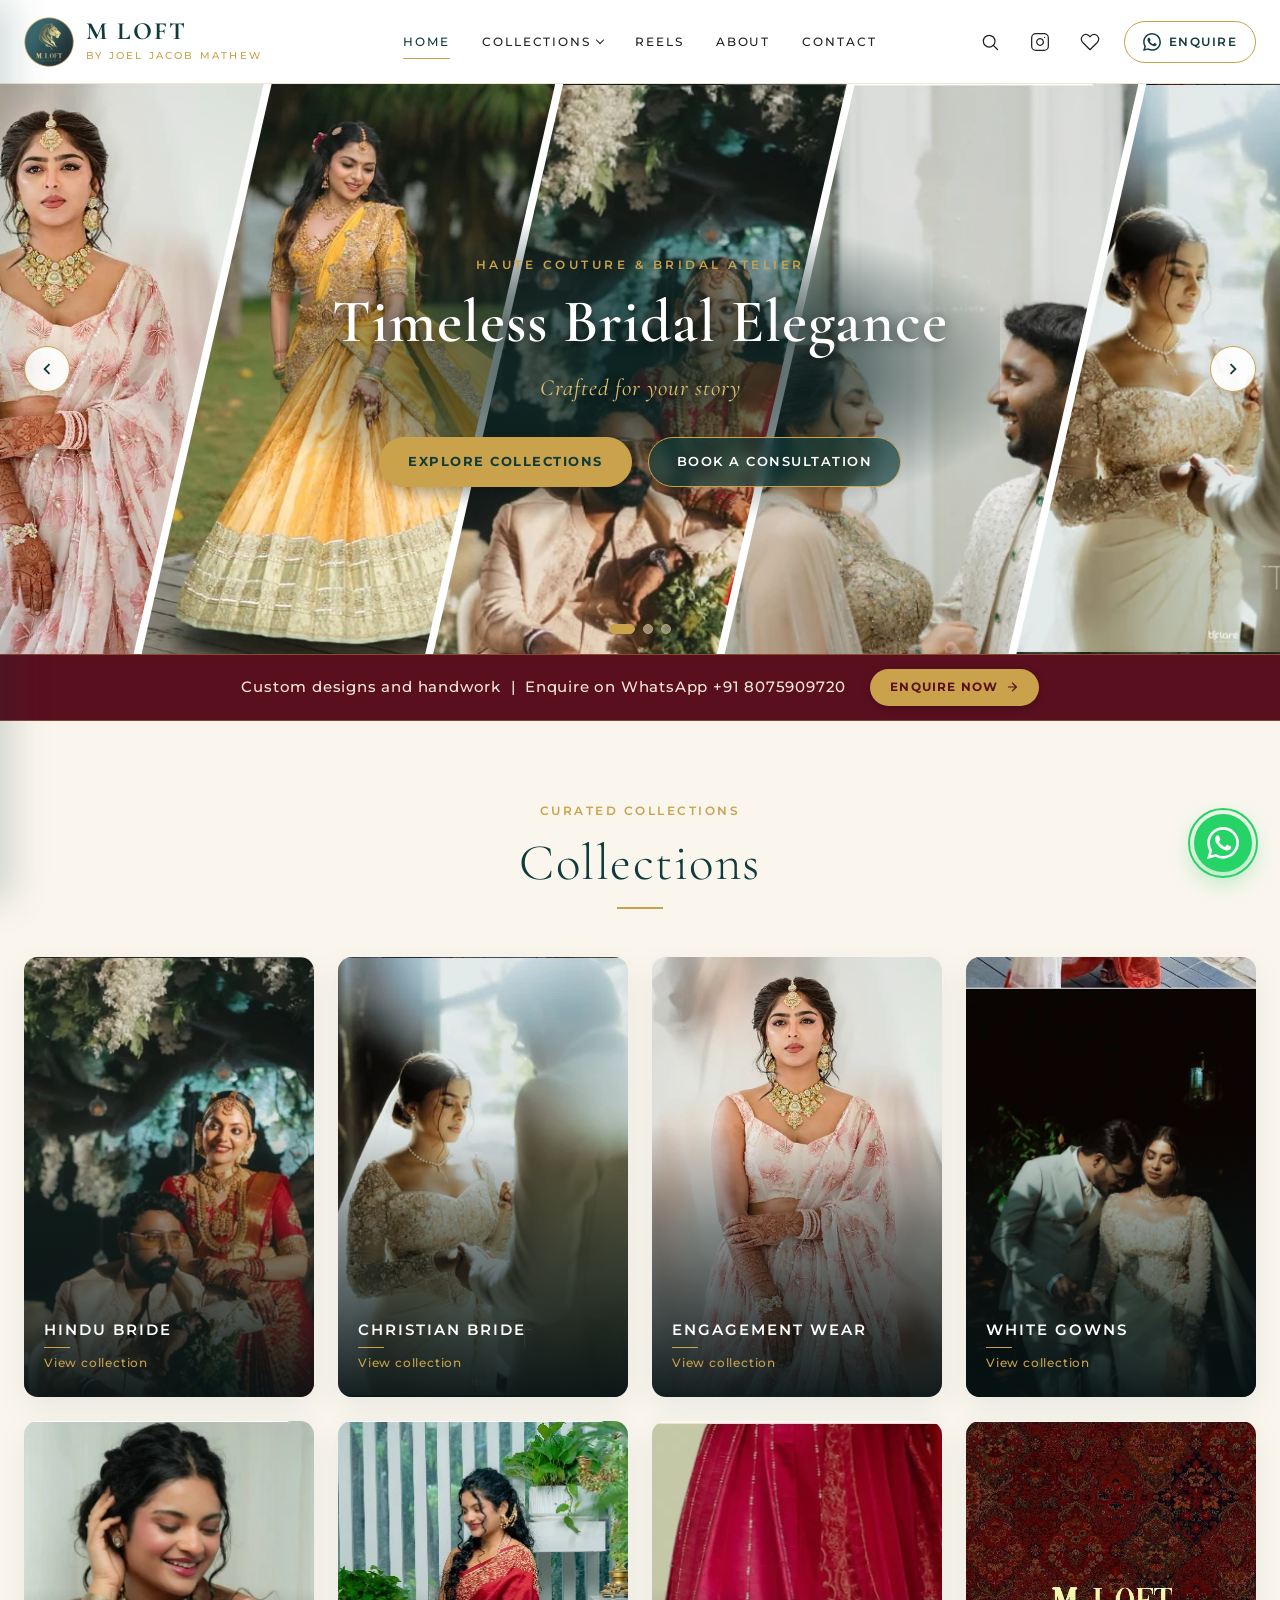
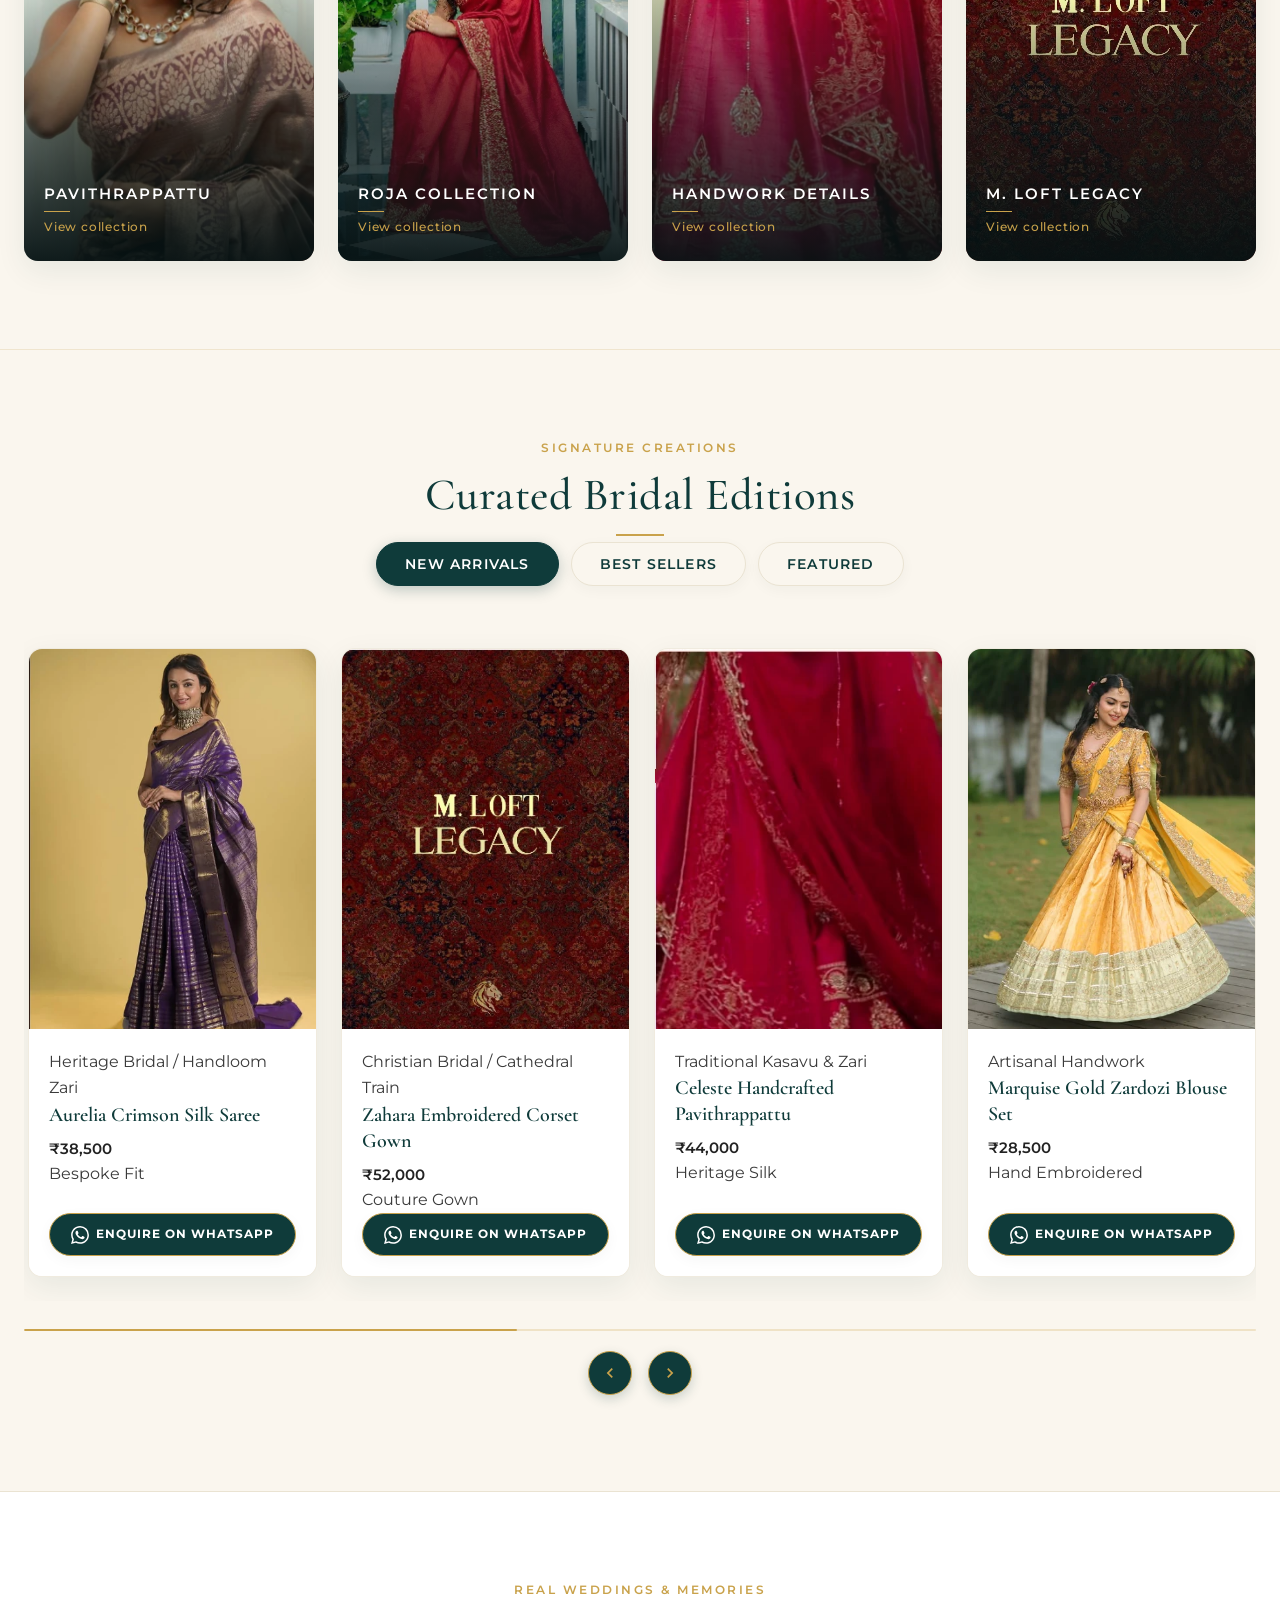
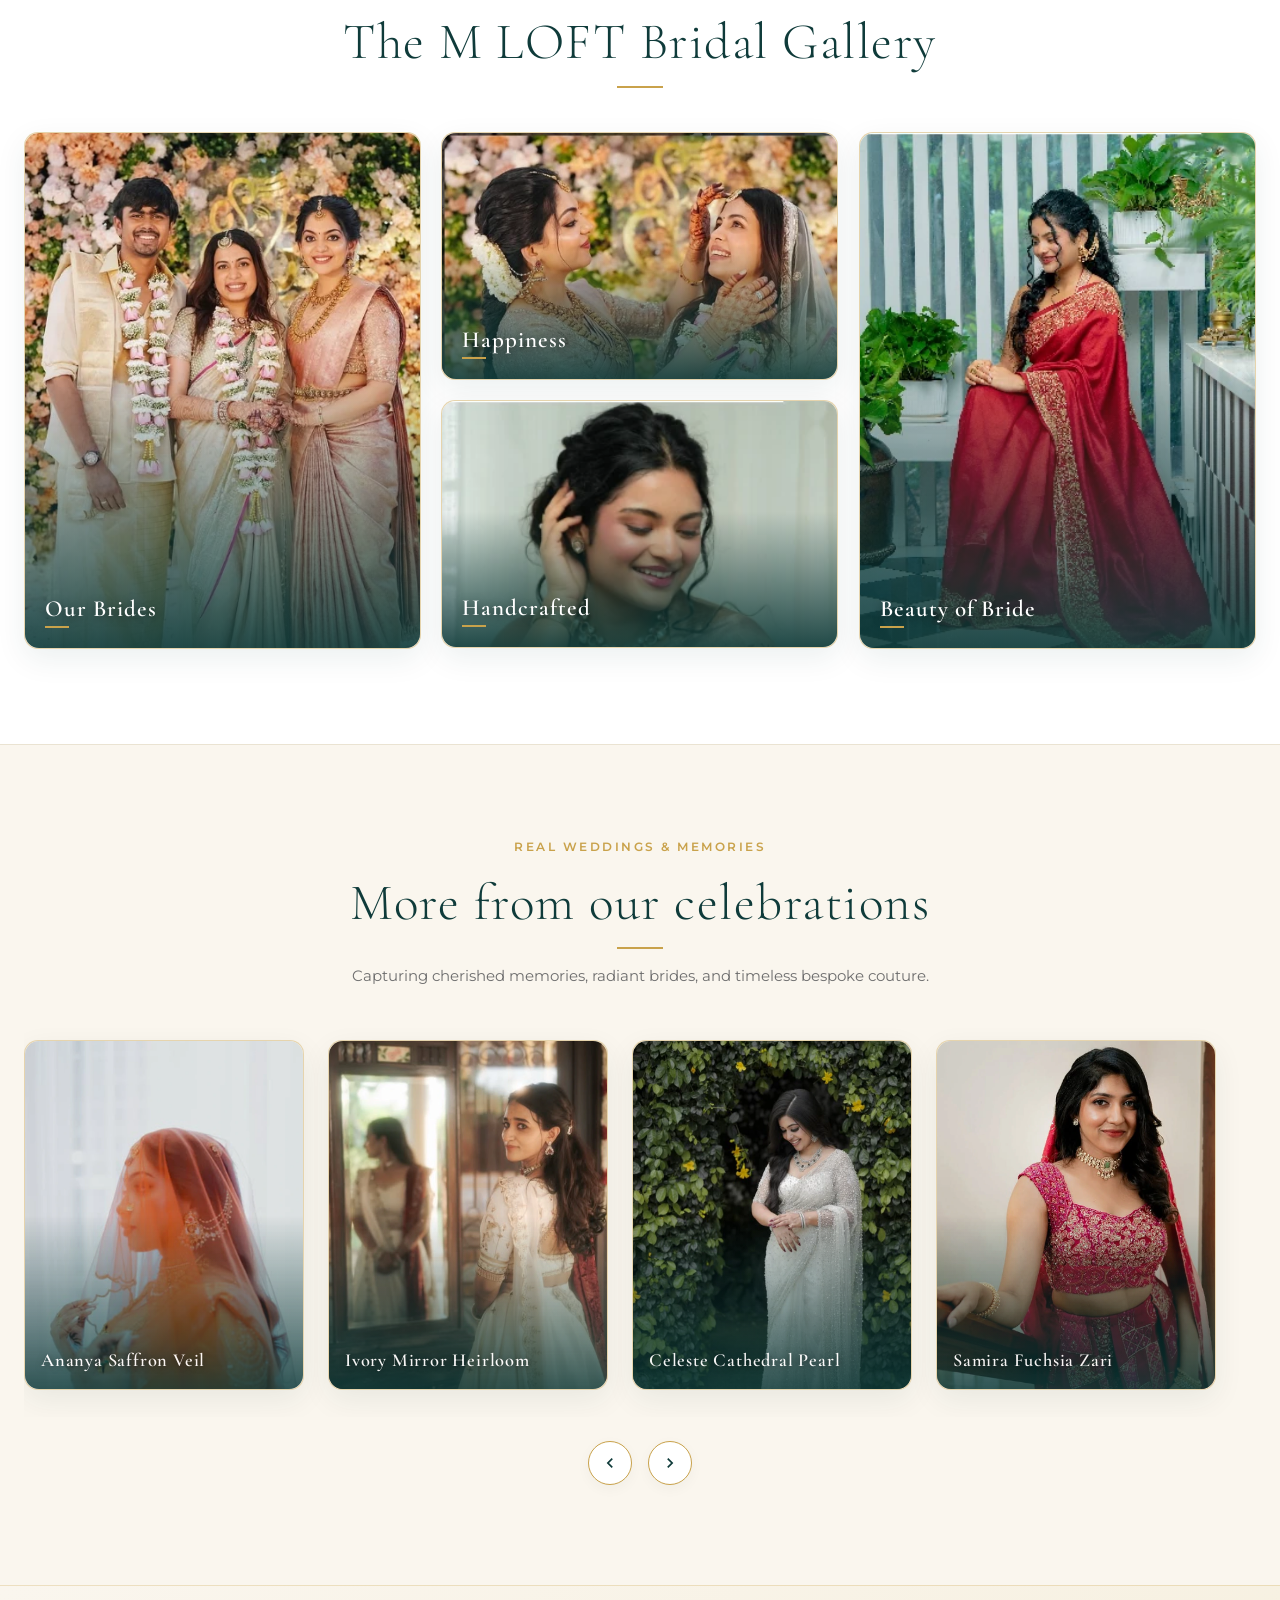
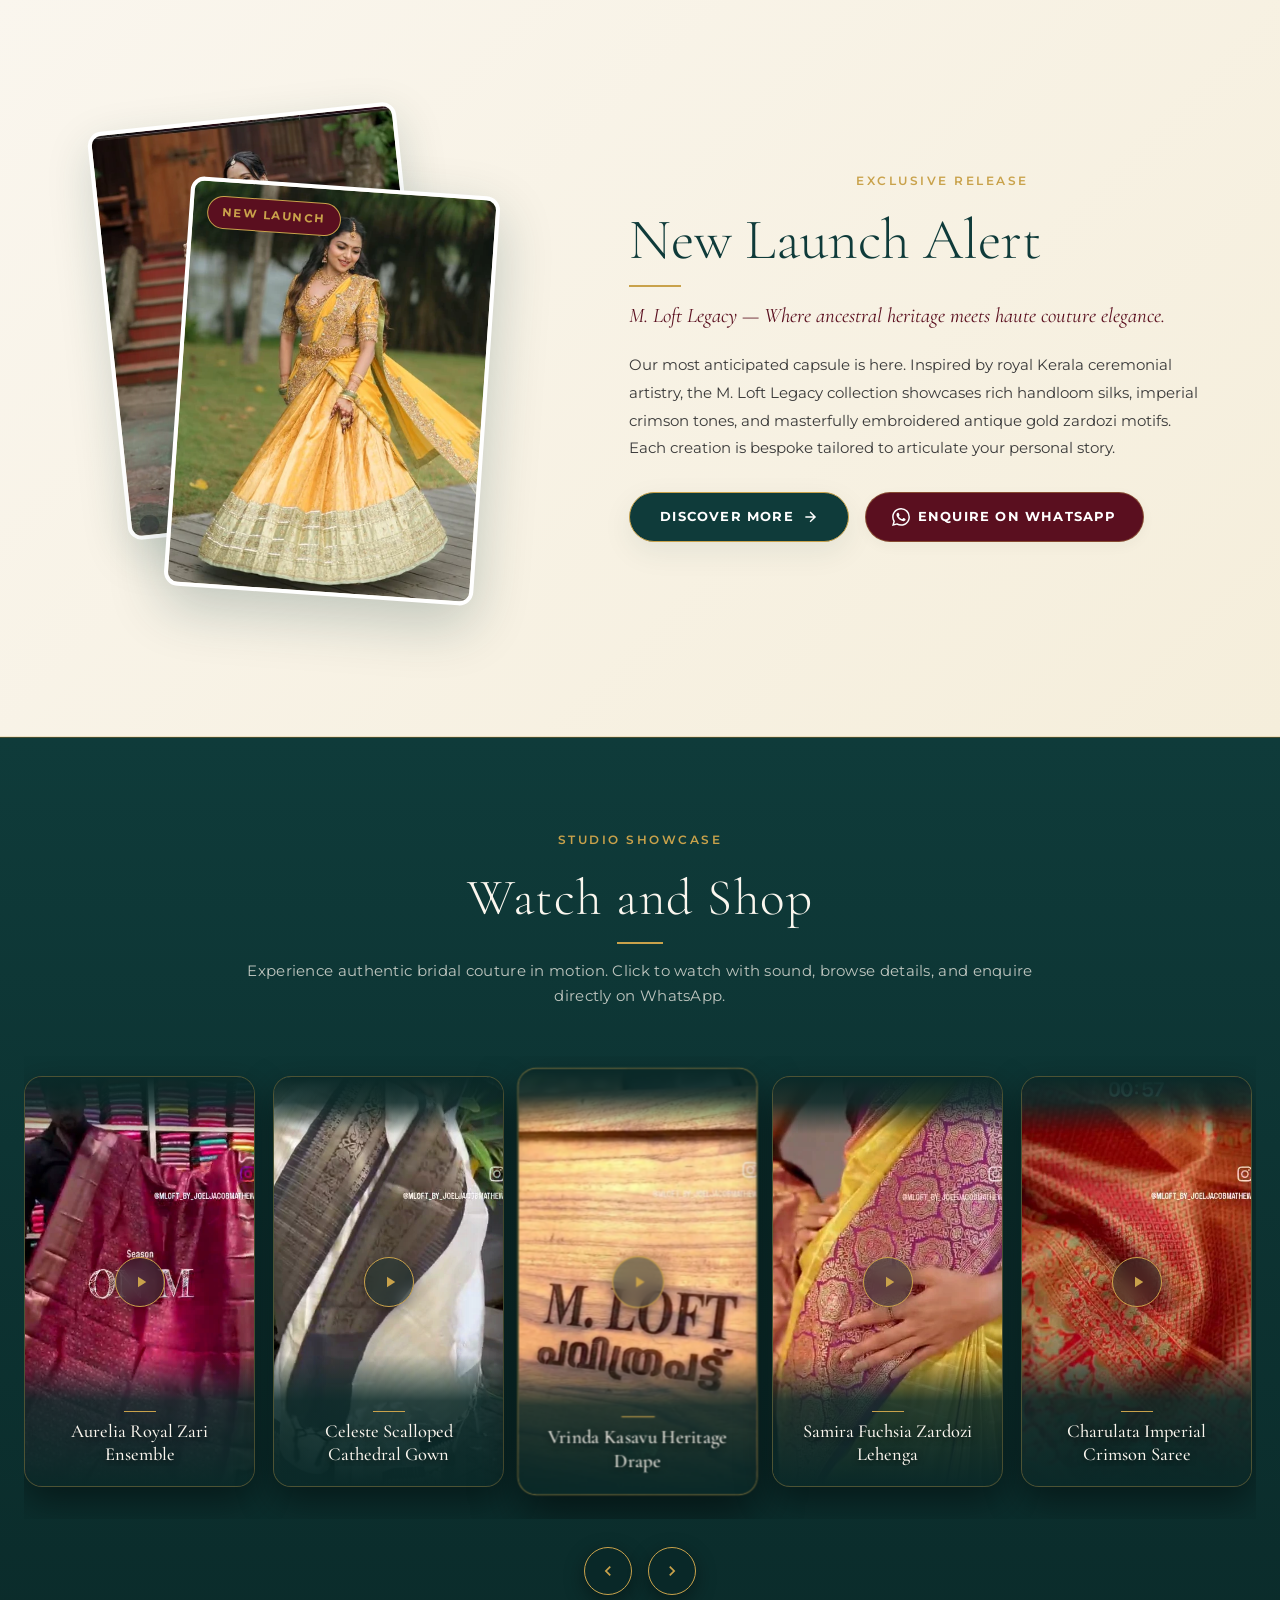
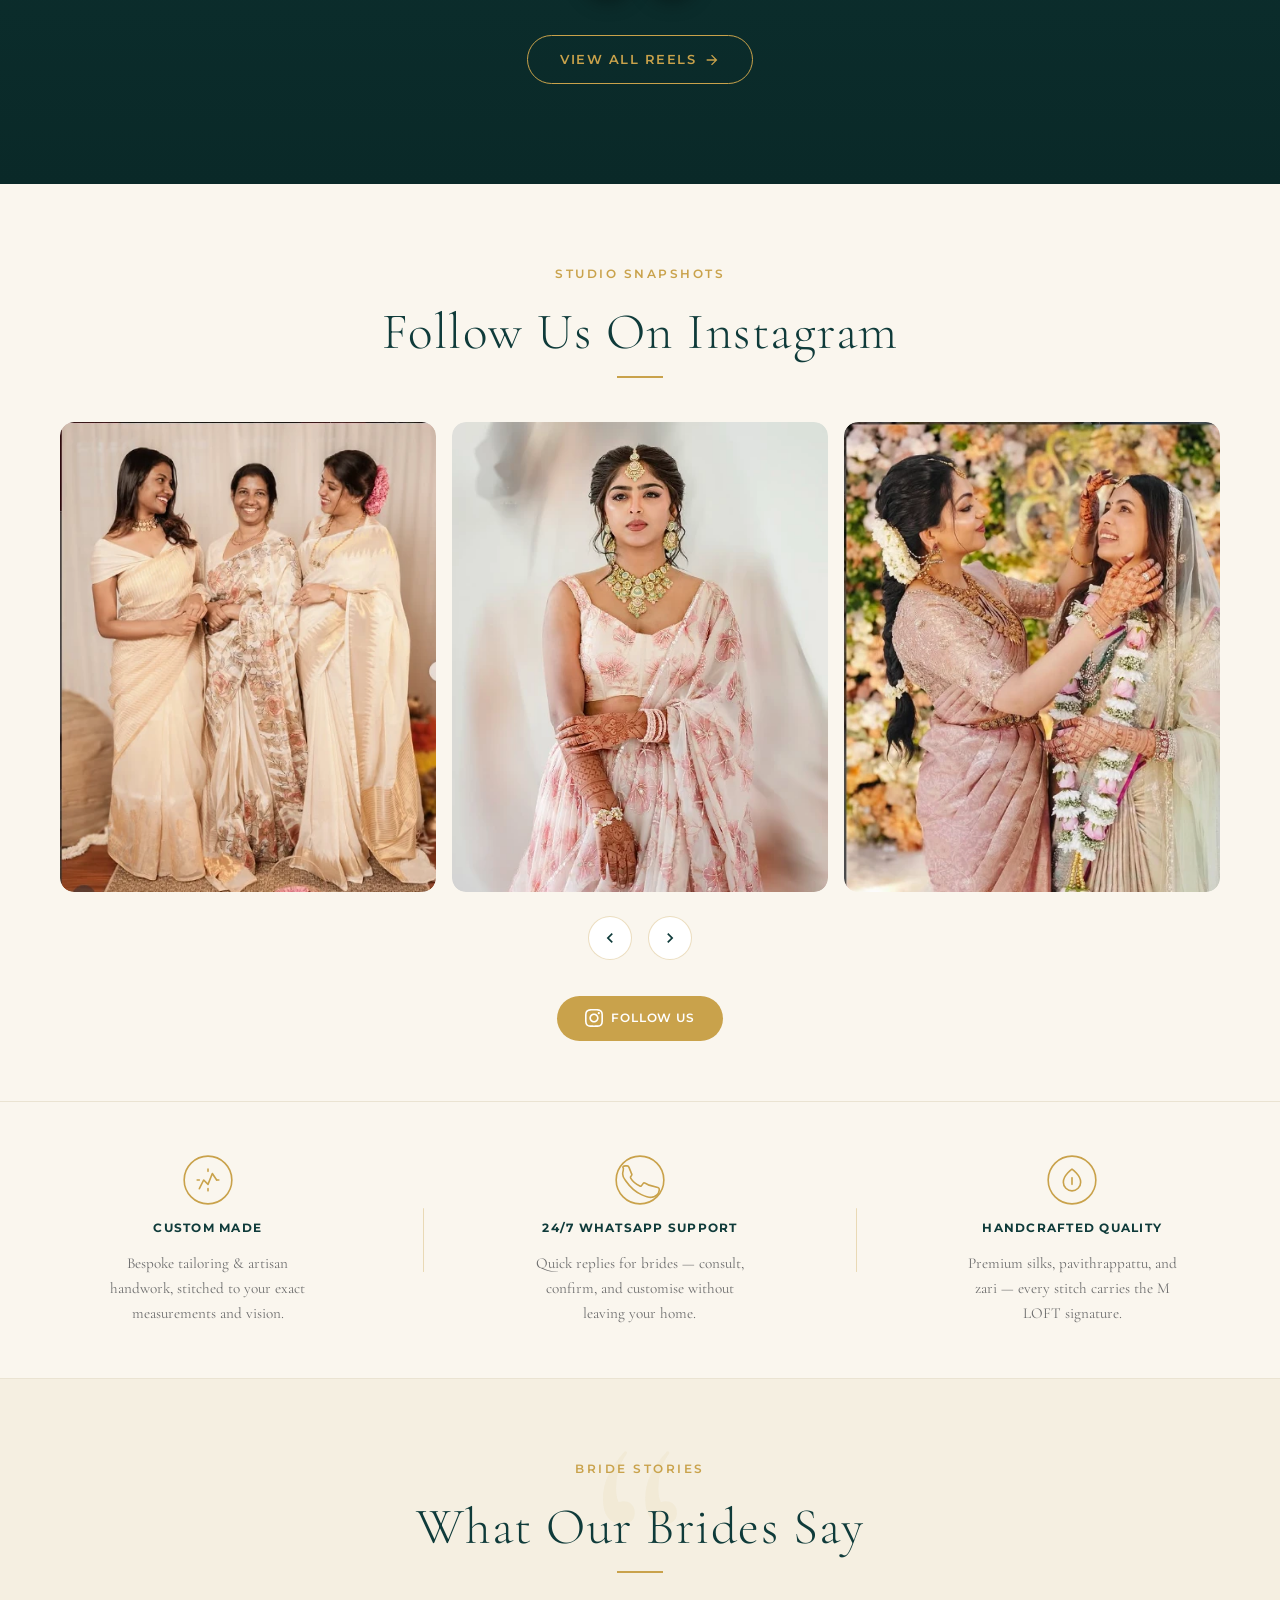
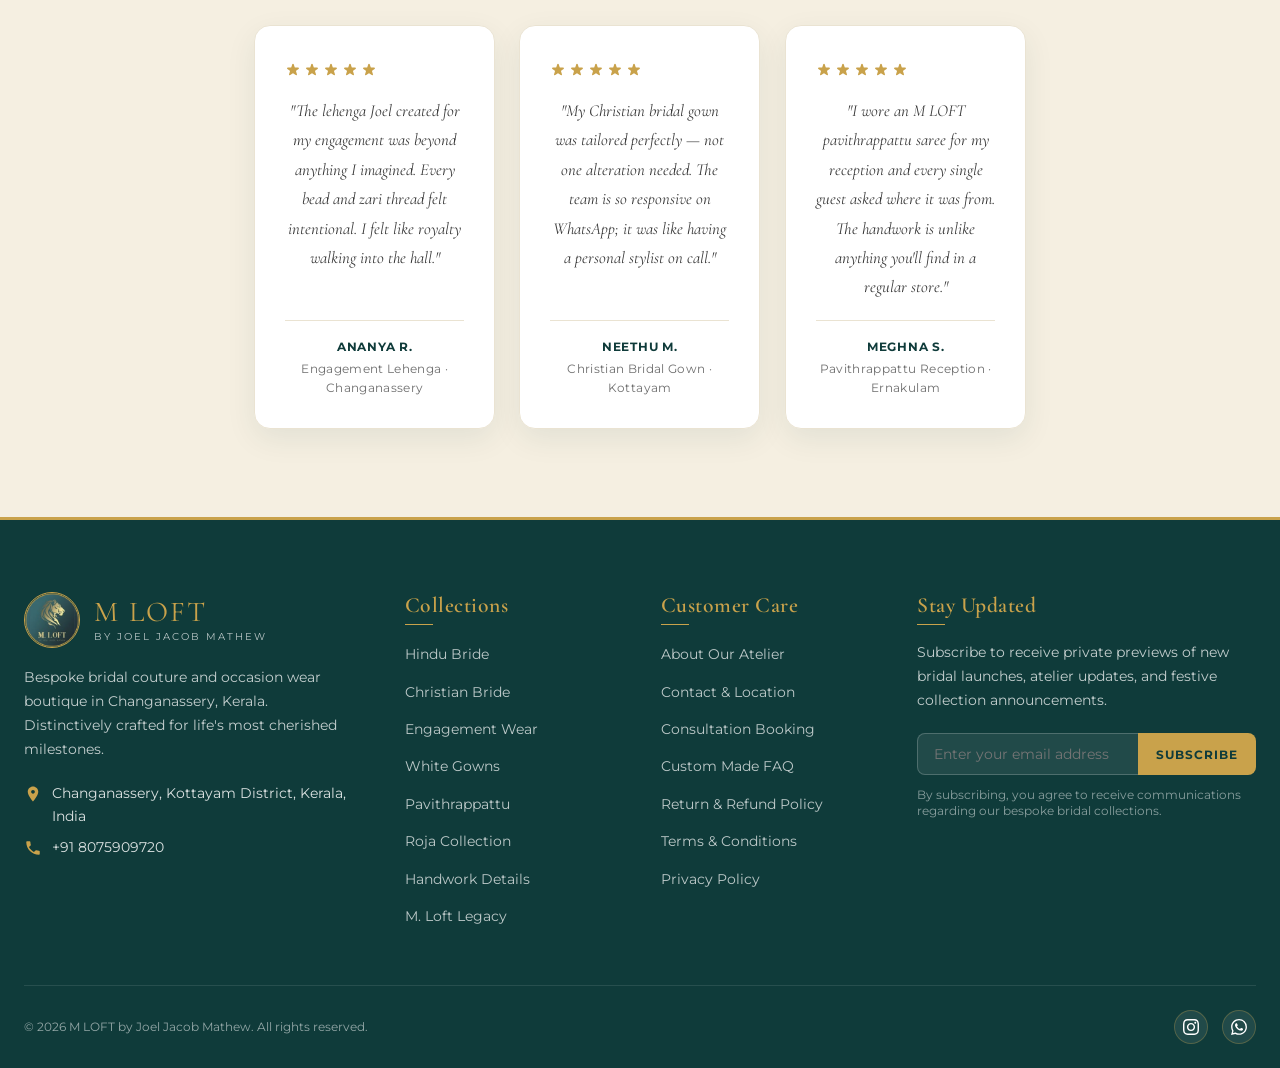
==== commit 0e1808d3: "mobile view & reel section update" ====
--- a/index.html
+++ b/index.html
@@ -11,8 +11,14 @@
   <link rel="preconnect" href="https://fonts.gstatic.com" crossorigin>
   <link href="https://fonts.googleapis.com/css2?family=Cormorant+Garamond:ital,wght@0,400;0,500;0,600;0,700;1,400&family=Montserrat:wght@300;400;500;600;700&display=swap" rel="stylesheet">
   
+  <!-- Favicon -->
+  <link rel="icon" type="image/png" sizes="32x32" href="assets/images/logo-badge.png">
+  <link rel="icon" type="image/png" sizes="16x16" href="assets/images/logo-badge.png">
+  <link rel="apple-touch-icon" sizes="180x180" href="assets/images/logo-badge.png">
+  <meta name="theme-color" content="#0F3B3A">
+
   <!-- Master Stylesheet with cache buster -->
-  <link rel="stylesheet" href="css/style.css?v=5.0">
+  <link rel="stylesheet" href="css/style.css?v=6.0">
 </head>
 <body>
 
@@ -22,9 +28,16 @@
   <header class="site-header" id="mainHeader">
     <div class="container header-inner">
       
-      <!-- Brand Logo & Name -->
+      <!-- Mobile Hamburger Toggle (Left on mobile under 768px, >=44px tap area) -->
+      <button class="mobile-toggle" aria-label="Open Navigation Menu" aria-expanded="false" aria-controls="mobileDrawer">
+        <span class="hamburger-bar"></span>
+        <span class="hamburger-bar"></span>
+        <span class="hamburger-bar"></span>
+      </button>
+
+      <!-- Brand Logo & Name (Left on desktop, centered on mobile) -->
       <a href="index.html" class="brand-link" aria-label="M LOFT by Joel Jacob Mathew - Home">
-        <img src="assets/images/logo-badge.png" alt="M LOFT Gold Lion Insignia" class="brand-badge-img" width="52" height="52">
+        <img src="assets/images/logo-badge.png" alt="M LOFT Insignia" class="brand-badge-img" width="50" height="50">
         <div class="brand-text-wrap">
           <span class="brand-main-text">M LOFT</span>
           <span class="brand-sub-text">by Joel Jacob Mathew</span>
@@ -42,67 +55,67 @@
           <a href="collections.html" class="nav-link">
             Collections <span class="nav-arrow"></span>
           </a>
-          <div class="dropdown-menu">
+          <div class="dropdown-menu" role="menu">
             <div class="dropdown-grid">
               <a href="collections.html?c=hindu-bride" class="dropdown-card">
-                <img src="assets/images/hindu-bride-01.webp" alt="Hindu Bride" class="dropdown-thumb" width="44" height="52">
-                <div>
+                <img src="assets/images/hindu-bride-01.webp" alt="Hindu Bride" class="dropdown-thumb" width="64" height="64">
+                <div class="dropdown-card-text">
                   <div class="dropdown-title">Hindu Bride</div>
                   <div class="dropdown-desc">Kanchipuram & temple weaves</div>
                 </div>
               </a>
 
               <a href="collections.html?c=christian-bride" class="dropdown-card">
-                <img src="assets/images/christian-bride-01.webp" alt="Christian Bride" class="dropdown-thumb" width="44" height="52">
-                <div>
+                <img src="assets/images/christian-bride-01.webp" alt="Christian Bride" class="dropdown-thumb" width="64" height="64">
+                <div class="dropdown-card-text">
                   <div class="dropdown-title">Christian Bride</div>
                   <div class="dropdown-desc">Cathedral veils & corset gowns</div>
                 </div>
               </a>
 
               <a href="collections.html?c=engagement" class="dropdown-card">
-                <img src="assets/images/engagement-01.webp" alt="Engagement" class="dropdown-thumb" width="44" height="52">
-                <div>
+                <img src="assets/images/engagement-01.webp" alt="Engagement" class="dropdown-thumb" width="64" height="64">
+                <div class="dropdown-card-text">
                   <div class="dropdown-title">Engagement Wear</div>
                   <div class="dropdown-desc">Pastel lehengas & modern luxury</div>
                 </div>
               </a>
 
               <a href="collections.html?c=white-gown" class="dropdown-card">
-                <img src="assets/images/white-gown-01.webp" alt="White Gown" class="dropdown-thumb" width="44" height="52">
-                <div>
+                <img src="assets/images/white-gown-01.webp" alt="White Gown" class="dropdown-thumb" width="64" height="64">
+                <div class="dropdown-card-text">
                   <div class="dropdown-title">White Gowns</div>
                   <div class="dropdown-desc">Handcrafted bespoke couture</div>
                 </div>
               </a>
 
               <a href="collections.html?c=pavithrappattu" class="dropdown-card">
-                <img src="assets/images/pavithrappattu-01.webp" alt="Pavithrappattu" class="dropdown-thumb" width="44" height="52">
-                <div>
+                <img src="assets/images/pavithrappattu-01.webp" alt="Pavithrappattu" class="dropdown-thumb" width="64" height="64">
+                <div class="dropdown-card-text">
                   <div class="dropdown-title">Pavithrappattu</div>
                   <div class="dropdown-desc">Heritage silk & metallic zari</div>
                 </div>
               </a>
 
               <a href="collections.html?c=roja" class="dropdown-card">
-                <img src="assets/images/roja-01.webp" alt="Roja" class="dropdown-thumb" width="44" height="52">
-                <div>
+                <img src="assets/images/roja-01.webp" alt="Roja" class="dropdown-thumb" width="64" height="64">
+                <div class="dropdown-card-text">
                   <div class="dropdown-title">Roja Collection</div>
                   <div class="dropdown-desc">Crimson silks & hand embroidery</div>
                 </div>
               </a>
 
               <a href="collections.html?c=handwork" class="dropdown-card">
-                <img src="assets/images/handwork-01.webp" alt="Handwork" class="dropdown-thumb" width="44" height="52">
-                <div>
+                <img src="assets/images/handwork-01.webp" alt="Handwork" class="dropdown-thumb" width="64" height="64">
+                <div class="dropdown-card-text">
                   <div class="dropdown-title">Handwork Details</div>
                   <div class="dropdown-desc">Artisanal zardozi & cutwork</div>
                 </div>
               </a>
 
               <a href="collections.html?c=legacy" class="dropdown-card">
-                <img src="assets/images/legacy-01.webp" alt="M. Loft Legacy" class="dropdown-thumb" width="44" height="52">
-                <div>
+                <img src="assets/images/legacy-01.webp" alt="M. Loft Legacy" class="dropdown-thumb" width="64" height="64">
+                <div class="dropdown-card-text">
                   <div class="dropdown-title">M. Loft Legacy</div>
                   <div class="dropdown-desc">Signature royal campaign</div>
                 </div>
@@ -111,7 +124,7 @@
 
             <div class="dropdown-footer">
               <a href="collections.html" class="dropdown-footer-link">
-                View All Collections &rarr;
+                View all collections &rarr;
               </a>
             </div>
           </div>
@@ -132,84 +145,130 @@
 
       <!-- Right Header Actions -->
       <div class="header-actions">
-        <!-- Search Trigger -->
+        <!-- Thin-line Search Icon (20px, 1.5px stroke, 44px tap area) -->
         <button class="icon-btn search-trigger" aria-label="Open Search">
-          <svg viewBox="0 0 24 24"><path d="M15.5 14h-.79l-.28-.27A6.471 6.471 0 0 0 16 9.5 6.5 6.5 0 1 0 9.5 16c1.61 0 3.09-.59 4.23-1.57l.27.28v.79l5 4.99L20.49 19l-4.99-5zm-6 0C7.01 14 5 11.99 5 9.5S7.01 5 9.5 5 14 7.01 14 9.5 11.99 14 9.5 14z"/></svg>
+          <svg width="20" height="20" viewBox="0 0 24 24" fill="none" stroke="currentColor" stroke-width="1.5" stroke-linecap="round" stroke-linejoin="round" aria-hidden="true"><circle cx="11" cy="11" r="7"/><line x1="21" y1="21" x2="16" y2="16"/></svg>
         </button>
 
-        <!-- Instagram Profile Link -->
-        <a href="https://www.instagram.com/mloft_by_joeljacobmathew/" target="_blank" rel="noopener" class="icon-btn" aria-label="Visit Instagram Profile">
-          <svg viewBox="0 0 24 24"><path d="M12 2.163c3.204 0 3.584.012 4.85.07 3.252.148 4.771 1.691 4.919 4.919.058 1.265.069 1.645.069 4.849 0 3.205-.012 3.584-.069 4.849-.149 3.225-1.664 4.771-4.919 4.919-1.266.058-1.644.07-4.85.07-3.204 0-3.584-.012-4.849-.07-3.26-.149-4.771-1.699-4.919-4.92-.058-1.265-.07-1.644-.07-4.849 0-3.204.013-3.583.07-4.849.149-3.227 1.664-4.771 4.919-4.919 1.266-.057 1.645-.069 4.849-.069zm0-2.163c-3.259 0-3.667.014-4.947.072-4.358.2-6.78 2.618-6.98 6.98-.059 1.281-.073 1.689-.073 4.948 0 3.259.014 3.668.072 4.948.2 4.358 2.618 6.78 6.98 6.98 1.281.058 1.689.072 4.948.072 3.259 0 3.668-.014 4.948-.072 4.354-.2 6.782-2.618 6.979-6.98.059-1.28.073-1.689.073-4.948 0-3.259-.014-3.667-.072-4.947-.196-4.354-2.617-6.78-6.979-6.98-1.281-.059-1.69-.073-4.949-.073zm0 5.838c-3.403 0-6.162 2.759-6.162 6.162s2.759 6.163 6.162 6.163 6.162-2.759 6.162-6.163c0-3.403-2.759-6.162-6.162-6.162zm0 10.162c-2.209 0-4-1.79-4-4 0-2.209 1.791-4 4-4s4 1.791 4 4c0 2.21-1.791 4-4 4zm6.406-11.845c-.796 0-1.441.645-1.441 1.44s.645 1.44 1.441 1.44c.795 0 1.439-.645 1.439-1.44s-.644-1.44-1.439-1.44z"/></svg>
+        <!-- Thin-line Instagram Icon (20px, 1.5px stroke, 44px tap area) -->
+        <a href="https://www.instagram.com/mloft_by_joeljacobmathew/" target="_blank" rel="noopener" class="icon-btn header-insta-btn" aria-label="Visit Instagram Profile">
+          <svg width="20" height="20" viewBox="0 0 24 24" fill="none" stroke="currentColor" stroke-width="1.5" stroke-linecap="round" stroke-linejoin="round" aria-hidden="true"><rect x="2" y="2" width="20" height="20" rx="5" ry="5"/><path d="M16 11.37A4 4 0 1 1 12.63 8 4 4 0 0 1 16 11.37z"/><line x1="17.5" y1="6.5" x2="17.51" y2="6.5"/></svg>
         </a>
 
-        <!-- Wishlist Indicator (Gold / Maroon Heart) -->
+        <!-- Thin-line Wishlist Heart Icon (20px, 1.5px stroke, 44px tap area) -->
         <a href="#wishlist" class="icon-btn wishlist-btn" aria-label="View Wishlist">
-          <svg viewBox="0 0 24 24"><path d="M12 21.35l-1.45-1.32C5.4 15.36 2 12.28 2 8.5 2 5.42 4.42 3 7.5 3c1.74 0 3.41.81 4.5 2.09C13.09 3.81 14.76 3 16.5 3 19.58 3 22 5.42 22 8.5c0 3.78-3.4 6.86-8.55 11.54L12 21.35z"/></svg>
+          <svg width="20" height="20" viewBox="0 0 24 24" fill="none" stroke="currentColor" stroke-width="1.5" stroke-linecap="round" stroke-linejoin="round" aria-hidden="true"><path d="M20.84 4.61a5.5 5.5 0 0 0-7.78 0L12 5.67l-1.06-1.06a5.5 5.5 0 0 0-7.78 7.78l1.06 1.06L12 21.23l7.78-7.78 1.06-1.06a5.5 5.5 0 0 0 0-7.78z"/></svg>
           <span class="badge-count wishlist-badge" style="display: none;">0</span>
         </a>
 
-        <!-- WhatsApp Header Pill -->
-        <a href="https://wa.me/918075909720" target="_blank" rel="noopener" class="nav-wa-btn">
-          <svg xmlns="http://www.w3.org/2000/svg" viewBox="0 0 24 24" width="18" height="18" fill="#fff" aria-hidden="true"><path d="M17.472 14.382c-.297-.149-1.758-.867-2.03-.967-.273-.099-.471-.148-.67.15-.197.297-.767.966-.94 1.164-.173.199-.347.223-.644.075-.297-.15-1.255-.463-2.39-1.475-.883-.788-1.48-1.761-1.653-2.059-.173-.297-.018-.458.13-.606.134-.133.298-.347.446-.52.149-.174.198-.298.298-.497.099-.198.05-.371-.025-.52-.075-.149-.669-1.612-.916-2.207-.242-.579-.487-.5-.669-.51-.173-.008-.371-.01-.57-.01-.198 0-.52.074-.792.372-.272.297-1.04 1.016-1.04 2.479 0 1.462 1.065 2.875 1.213 3.074.149.198 2.096 3.2 5.077 4.487.709.306 1.262.489 1.694.625.712.227 1.36.195 1.871.118.571-.085 1.758-.719 2.006-1.413.248-.694.248-1.289.173-1.413-.074-.124-.272-.198-.57-.347m-5.421 7.403h-.004a9.87 9.87 0 01-5.031-1.378l-.361-.214-3.741.982.998-3.648-.235-.374a9.86 9.86 0 01-1.51-5.26c.001-5.45 4.436-9.884 9.888-9.884 2.64 0 5.122 1.03 6.988 2.898a9.825 9.825 0 012.893 6.994c-.003 5.45-4.437 9.884-9.885 9.884m8.413-18.297A11.815 11.815 0 0012.05 0C5.495 0 .16 5.335.157 11.892c0 2.096.547 4.142 1.588 5.945L.057 24l6.305-1.654a11.882 11.882 0 005.683 1.448h.005c6.554 0 11.89-5.335 11.893-11.893a11.821 11.821 0 00-3.48-8.413Z"/></svg>
+        <!-- Mobile WhatsApp Icon Button (Under 768px, 44px tap target) -->
+        <a href="https://wa.me/918075909720" target="_blank" rel="noopener" class="icon-btn mobile-wa-btn" aria-label="Chat on WhatsApp">
+          <svg width="20" height="20" viewBox="0 0 24 24" fill="currentColor" aria-hidden="true"><path d="M17.472 14.382c-.297-.149-1.758-.867-2.03-.967-.273-.099-.471-.148-.67.15-.197.297-.767.966-.94 1.164-.173.199-.347.223-.644.075-.297-.15-1.255-.463-2.39-1.475-.883-.788-1.48-1.761-1.653-2.059-.173-.297-.018-.458.13-.606.134-.133.298-.347.446-.52.149-.174.198-.298.298-.497.099-.198.05-.371-.025-.52-.075-.149-.669-1.612-.916-2.207-.242-.579-.487-.5-.669-.51-.173-.008-.371-.01-.57-.01-.198 0-.52.074-.792.372-.272.297-1.04 1.016-1.04 2.479 0 1.462 1.065 2.875 1.213 3.074.149.198 2.096 3.2 5.077 4.487.709.306 1.262.489 1.694.625.712.227 1.36.195 1.871.118.571-.085 1.758-.719 2.006-1.413.248-.694.248-1.289.173-1.413-.074-.124-.272-.198-.57-.347m-5.421 7.403h-.004a9.87 9.87 0 01-5.031-1.378l-.361-.214-3.741.982.998-3.648-.235-.374a9.86 9.86 0 01-1.51-5.26c.001-5.45 4.436-9.884 9.888-9.884 2.64 0 5.122 1.03 6.988 2.898a9.825 9.825 0 012.893 6.994c-.003 5.45-4.437 9.884-9.885 9.884m8.413-18.297A11.815 11.815 0 0012.05 0C5.495 0 .16 5.335.157 11.892c0 2.096.547 4.142 1.588 5.945L.057 24l6.305-1.654a11.882 11.882 0 005.683 1.448h.005c6.554 0 11.89-5.335 11.893-11.893a11.821 11.821 0 00-3.48-8.413Z"/></svg>
+        </a>
+
+        <!-- Desktop Enquire Pill (Gold-outline pill with WhatsApp icon, fills teal on hover) -->
+        <a href="https://wa.me/918075909720" target="_blank" rel="noopener" class="btn-enquire-pill" aria-label="Enquire on WhatsApp">
+          <svg width="18" height="18" viewBox="0 0 24 24" fill="currentColor" aria-hidden="true"><path d="M17.472 14.382c-.297-.149-1.758-.867-2.03-.967-.273-.099-.471-.148-.67.15-.197.297-.767.966-.94 1.164-.173.199-.347.223-.644.075-.297-.15-1.255-.463-2.39-1.475-.883-.788-1.48-1.761-1.653-2.059-.173-.297-.018-.458.13-.606.134-.133.298-.347.446-.52.149-.174.198-.298.298-.497.099-.198.05-.371-.025-.52-.075-.149-.669-1.612-.916-2.207-.242-.579-.487-.5-.669-.51-.173-.008-.371-.01-.57-.01-.198 0-.52.074-.792.372-.272.297-1.04 1.016-1.04 2.479 0 1.462 1.065 2.875 1.213 3.074.149.198 2.096 3.2 5.077 4.487.709.306 1.262.489 1.694.625.712.227 1.36.195 1.871.118.571-.085 1.758-.719 2.006-1.413.248-.694.248-1.289.173-1.413-.074-.124-.272-.198-.57-.347m-5.421 7.403h-.004a9.87 9.87 0 01-5.031-1.378l-.361-.214-3.741.982.998-3.648-.235-.374a9.86 9.86 0 01-1.51-5.26c.001-5.45 4.436-9.884 9.888-9.884 2.64 0 5.122 1.03 6.988 2.898a9.825 9.825 0 012.893 6.994c-.003 5.45-4.437 9.884-9.885 9.884m8.413-18.297A11.815 11.815 0 0012.05 0C5.495 0 .16 5.335.157 11.892c0 2.096.547 4.142 1.588 5.945L.057 24l6.305-1.654a11.882 11.882 0 005.683 1.448h.005c6.554 0 11.89-5.335 11.893-11.893a11.821 11.821 0 00-3.48-8.413Z"/></svg>
           <span>Enquire</span>
         </a>
-
-        <!-- Mobile Hamburger Toggle -->
-        <button class="mobile-toggle" aria-label="Toggle Navigation Menu">
-          <span class="hamburger-bar"></span>
-          <span class="hamburger-bar"></span>
-          <span class="hamburger-bar"></span>
-        </button>
       </div>
 
     </div>
   </header>
 
   <!-- ========================================================================
-       Mobile Drawer Navigation
+       Mobile Drawer Navigation (Left-Slide, Ivory, Safe Area, Staggered)
        ======================================================================== -->
-  <div class="mobile-drawer-overlay"></div>
-  <aside class="mobile-drawer" aria-label="Mobile Navigation">
+  <div class="mobile-drawer-overlay" aria-hidden="true"></div>
+  <aside class="mobile-drawer" id="mobileDrawer" aria-label="Mobile Navigation" aria-hidden="true">
     <div class="drawer-header">
       <div class="brand-text-wrap">
         <span class="brand-main-text">M LOFT</span>
-        <span class="brand-sub-text">Joel Jacob Mathew</span>
+        <span class="brand-sub-text">by Joel Jacob Mathew</span>
       </div>
       <button class="drawer-close-btn" aria-label="Close Mobile Menu">&times;</button>
     </div>
 
     <nav class="drawer-nav">
-      <a href="index.html" class="drawer-link">Home</a>
+      <div class="drawer-nav-item">
+        <a href="index.html" class="drawer-link active">Home</a>
+      </div>
       
-      <!-- Collapsible Collections Accordion -->
-      <div>
-        <button class="drawer-accordion-btn">
+      <!-- Collapsible Collections Accordion with Thumbnails -->
+      <div class="drawer-nav-item">
+        <button class="drawer-accordion-btn" aria-expanded="false">
           <span>Collections</span>
           <span class="nav-arrow"></span>
         </button>
         <div class="drawer-accordion-content">
-          <a href="collections.html?c=hindu-bride" class="drawer-sublink">Hindu Bride</a>
-          <a href="collections.html?c=christian-bride" class="drawer-sublink">Christian Bride</a>
-          <a href="collections.html?c=engagement" class="drawer-sublink">Engagement Wear</a>
-          <a href="collections.html?c=white-gown" class="drawer-sublink">White Gowns</a>
-          <a href="collections.html?c=pavithrappattu" class="drawer-sublink">Pavithrappattu</a>
-          <a href="collections.html?c=roja" class="drawer-sublink">Roja Collection</a>
-          <a href="collections.html?c=handwork" class="drawer-sublink">Handwork Details</a>
-          <a href="collections.html?c=legacy" class="drawer-sublink">M. Loft Legacy</a>
-          <a href="collections.html" class="drawer-sublink" style="color: var(--accent-gold); font-weight: 600;">View All Collections &rarr;</a>
-        </div>
-      </div>
-
-      <a href="reels.html" class="drawer-link">Reels & Videos</a>
-      <a href="about.html" class="drawer-link">Our Heritage</a>
-      <a href="contact.html" class="drawer-link">Contact & Consultations</a>
+          <a href="collections.html?c=hindu-bride" class="drawer-sublink-card">
+            <img src="assets/images/hindu-bride-01.webp" alt="Hindu Bride" class="drawer-sublink-thumb" width="40" height="40">
+            <span class="drawer-sublink-name">Hindu Bride</span>
+          </a>
+          <a href="collections.html?c=christian-bride" class="drawer-sublink-card">
+            <img src="assets/images/christian-bride-01.webp" alt="Christian Bride" class="drawer-sublink-thumb" width="40" height="40">
+            <span class="drawer-sublink-name">Christian Bride</span>
+          </a>
+          <a href="collections.html?c=engagement" class="drawer-sublink-card">
+            <img src="assets/images/engagement-01.webp" alt="Engagement Wear" class="drawer-sublink-thumb" width="40" height="40">
+            <span class="drawer-sublink-name">Engagement Wear</span>
+          </a>
+          <a href="collections.html?c=white-gown" class="drawer-sublink-card">
+            <img src="assets/images/white-gown-01.webp" alt="White Gowns" class="drawer-sublink-thumb" width="40" height="40">
+            <span class="drawer-sublink-name">White Gowns</span>
+          </a>
+          <a href="collections.html?c=pavithrappattu" class="drawer-sublink-card">
+            <img src="assets/images/pavithrappattu-01.webp" alt="Pavithrappattu" class="drawer-sublink-thumb" width="40" height="40">
+            <span class="drawer-sublink-name">Pavithrappattu</span>
+          </a>
+          <a href="collections.html?c=roja" class="drawer-sublink-card">
+            <img src="assets/images/roja-01.webp" alt="Roja Collection" class="drawer-sublink-thumb" width="40" height="40">
+            <span class="drawer-sublink-name">Roja Collection</span>
+          </a>
+          <a href="collections.html?c=handwork" class="drawer-sublink-card">
+            <img src="assets/images/handwork-01.webp" alt="Handwork Details" class="drawer-sublink-thumb" width="40" height="40">
+            <span class="drawer-sublink-name">Handwork Details</span>
+          </a>
+          <a href="collections.html?c=legacy" class="drawer-sublink-card">
+            <img src="assets/images/legacy-01.webp" alt="M. Loft Legacy" class="drawer-sublink-thumb" width="40" height="40">
+            <span class="drawer-sublink-name">M. Loft Legacy</span>
+          </a>
+          <a href="collections.html" class="drawer-sublink-all">
+            View all collections &rarr;
+          </a>
+        </div>
+      </div>
+
+      <div class="drawer-nav-item">
+        <a href="reels.html" class="drawer-link">Reels</a>
+      </div>
+
+      <div class="drawer-nav-item">
+        <a href="about.html" class="drawer-link">About</a>
+      </div>
+
+      <div class="drawer-nav-item">
+        <a href="contact.html" class="drawer-link">Contact</a>
+      </div>
     </nav>
 
     <div class="drawer-footer">
       <a href="https://wa.me/918075909720" target="_blank" rel="noopener" class="drawer-wa-btn">
-        <svg viewBox="0 0 32 32" width="18" height="18" fill="currentColor"><path d="M16 2a13.9 13.9 0 0 0-11.9 21.1L2 30l7.1-1.9A13.9 13.9 0 1 0 16 2zm0 25.5a11.5 11.5 0 0 1-5.9-1.6l-.4-.3-4.4 1.2 1.2-4.3-.3-.4A11.6 11.6 0 1 1 16 27.5zm6.4-8.6c-.3-.2-2-.1-2.3-1.1s-.8-1-1.1-1-.7 0-1 .4-1.3 1.6-1.6 1.9-.6.4-1 .2a12.8 12.8 0 0 1-3.8-2.3 14.1 14.1 0 0 1-2.6-3.3c-.2-.4 0-.6.2-.8s.4-.5.6-.7.2-.4.4-.6a1.5 1.5 0 0 0 0-.8c-.1-.2-.9-2.2-1.2-3s-.6-.7-.9-.7h-.7a1.4 1.4 0 0 0-1 .5 4.3 4.3 0 0 0-1.3 3.2 7.5 7.5 0 0 0 1.6 4 17.2 17.2 0 0 0 6.6 5.8c2.8 1.2 3.4 1 4 1a3.4 3.4 0 0 0 2.3-1.6 2.8 2.8 0 0 0 .2-1.6c-.1-.2-.4-.3-.7-.5z"/></svg>
+        <svg width="18" height="18" viewBox="0 0 24 24" fill="currentColor" aria-hidden="true"><path d="M17.472 14.382c-.297-.149-1.758-.867-2.03-.967-.273-.099-.471-.148-.67.15-.197.297-.767.966-.94 1.164-.173.199-.347.223-.644.075-.297-.15-1.255-.463-2.39-1.475-.883-.788-1.48-1.761-1.653-2.059-.173-.297-.018-.458.13-.606.134-.133.298-.347.446-.52.149-.174.198-.298.298-.497.099-.198.05-.371-.025-.52-.075-.149-.669-1.612-.916-2.207-.242-.579-.487-.5-.669-.51-.173-.008-.371-.01-.57-.01-.198 0-.52.074-.792.372-.272.297-1.04 1.016-1.04 2.479 0 1.462 1.065 2.875 1.213 3.074.149.198 2.096 3.2 5.077 4.487.709.306 1.262.489 1.694.625.712.227 1.36.195 1.871.118.571-.085 1.758-.719 2.006-1.413.248-.694.248-1.289.173-1.413-.074-.124-.272-.198-.57-.347m-5.421 7.403h-.004a9.87 9.87 0 01-5.031-1.378l-.361-.214-3.741.982.998-3.648-.235-.374a9.86 9.86 0 01-1.51-5.26c.001-5.45 4.436-9.884 9.888-9.884 2.64 0 5.122 1.03 6.988 2.898a9.825 9.825 0 012.893 6.994c-.003 5.45-4.437 9.884-9.885 9.884m8.413-18.297A11.815 11.815 0 0012.05 0C5.495 0 .16 5.335.157 11.892c0 2.096.547 4.142 1.588 5.945L.057 24l6.305-1.654a11.882 11.882 0 005.683 1.448h.005c6.554 0 11.89-5.335 11.893-11.893a11.821 11.821 0 00-3.48-8.413Z"/></svg>
         <span>Enquire on WhatsApp</span>
       </a>
+
+      <div class="drawer-contact-strip">
+        <a href="tel:8075909720" class="drawer-phone-link" aria-label="Call 8075909720">
+          <svg width="16" height="16" viewBox="0 0 24 24" fill="none" stroke="currentColor" stroke-width="1.5" stroke-linecap="round" stroke-linejoin="round" aria-hidden="true"><path d="M22 16.92v3a2 2 0 0 1-2.18 2 19.79 19.79 0 0 1-8.63-3.07 19.5 19.5 0 0 1-6-6 19.79 19.79 0 0 1-3.07-8.67A2 2 0 0 1 4.11 2h3a2 2 0 0 1 2 1.72 12.84 12.84 0 0 0 .7 2.81 2 2 0 0 1-.45 2.11L8.09 9.91a16 16 0 0 0 6 6l1.27-1.27a2 2 0 0 1 2.11-.45 12.84 12.84 0 0 0 2.81.7A2 2 0 0 1 22 16.92z"/></svg>
+          <span>8075909720</span>
+        </a>
+
+        <a href="https://www.instagram.com/mloft_by_joeljacobmathew/" target="_blank" rel="noopener" class="drawer-insta-link" aria-label="Instagram Profile">
+          <svg width="18" height="18" viewBox="0 0 24 24" fill="none" stroke="currentColor" stroke-width="1.5" stroke-linecap="round" stroke-linejoin="round" aria-hidden="true"><rect x="2" y="2" width="20" height="20" rx="5" ry="5"/><path d="M16 11.37A4 4 0 1 1 12.63 8 4 4 0 0 1 16 11.37z"/><line x1="17.5" y1="6.5" x2="17.51" y2="6.5"/></svg>
+          <span>Instagram</span>
+        </a>
+      </div>
     </div>
   </aside>
 
@@ -1416,20 +1475,10 @@
     <section class="celebrations-section" id="celebrations" aria-label="More From Our Celebrations">
       <div class="container celebrations-container">
         
-        <div class="celebrations-header-wrap">
-          <div class="celebrations-header-text">
-            <span class="section-eyebrow">Real Weddings & Memories</span>
-            <h2 class="celebrations-heading">More from our celebrations</h2>
-            <p class="celebrations-sub">Capturing cherished memories, radiant brides, and timeless bespoke couture.</p>
-          </div>
-          <div class="celebrations-controls">
-            <button class="celebrations-arrow celebrations-prev" aria-label="Previous celebrations photo">
-              <svg viewBox="0 0 24 24"><path d="M15.41 7.41L14 6l-6 6 6 6 1.41-1.41L10.83 12z"/></svg>
-            </button>
-            <button class="celebrations-arrow celebrations-next" aria-label="Next celebrations photo">
-              <svg viewBox="0 0 24 24"><path d="M10 6L8.59 7.41 13.17 12l-4.58 4.59L10 18l6-6z"/></svg>
-            </button>
-          </div>
+        <div class="celebrations-header">
+          <span class="section-eyebrow">Real Weddings & Memories</span>
+          <h2 class="celebrations-heading">More from our celebrations</h2>
+          <p class="celebrations-sub">Capturing cherished memories, radiant brides, and timeless bespoke couture.</p>
         </div>
 
         <!-- Horizontal Scroll-Snap Track of Tall Cards (4:5) -->
@@ -1619,6 +1668,16 @@
             </div>
 
           </div>
+        </div>
+
+        <!-- Celebrations Controls centered under track -->
+        <div class="celebrations-controls">
+          <button class="celebrations-arrow celebrations-prev" aria-label="Previous celebrations photo">
+            <svg viewBox="0 0 24 24"><path d="M15.41 7.41L14 6l-6 6 6 6 1.41-1.41L10.83 12z"/></svg>
+          </button>
+          <button class="celebrations-arrow celebrations-next" aria-label="Next celebrations photo">
+            <svg viewBox="0 0 24 24"><path d="M10 6L8.59 7.41 13.17 12l-4.58 4.59L10 18l6-6z"/></svg>
+          </button>
         </div>
 
       </div>
@@ -1704,14 +1763,6 @@
         </div>
 
         <div class="reels-carousel-shell">
-          <!-- Round Arrow Buttons -->
-          <button class="reels-nav-btn reels-nav-prev" aria-label="Previous Reels">
-            <svg viewBox="0 0 24 24"><path d="M15.41 7.41L14 6l-6 6 6 6 1.41-1.41L10.83 12z"/></svg>
-          </button>
-          <button class="reels-nav-btn reels-nav-next" aria-label="Next Reels">
-            <svg viewBox="0 0 24 24"><path d="M10 6L8.59 7.41 13.17 12l-4.58 4.59L10 18l6-6z"/></svg>
-          </button>
-
           <!-- Horizontal Scroll Track -->
           <div class="reels-carousel">
             <div class="reels-track">
@@ -1823,6 +1874,16 @@
 
             </div>
           </div>
+
+          <!-- Centered Carousel Controls under track -->
+          <div class="reels-controls">
+            <button class="reels-nav-btn reels-nav-prev" aria-label="Previous Reels">
+              <svg viewBox="0 0 24 24"><path d="M15.41 7.41L14 6l-6 6 6 6 1.41-1.41L10.83 12z"/></svg>
+            </button>
+            <button class="reels-nav-btn reels-nav-next" aria-label="Next Reels">
+              <svg viewBox="0 0 24 24"><path d="M10 6L8.59 7.41 13.17 12l-4.58 4.59L10 18l6-6z"/></svg>
+            </button>
+          </div>
         </div>
 
         <!-- View All Reels Button -->
@@ -1842,50 +1903,46 @@
        Step 6A · Follow Us On Instagram
        ======================================================================== -->
   <section class="insta-section reveal-on-scroll" aria-labelledby="instaHeading">
-    <div class="container">
-      <p class="section-eyebrow">Studio Snapshots</p>
-      <h2 class="section-heading" id="instaHeading">Follow Us On Instagram</h2>
+    <div class="container insta-header">
+      <span class="section-eyebrow">Studio Snapshots</span>
+      <h2 class="insta-heading section-heading" id="instaHeading">Follow Us On Instagram</h2>
     </div>
 
     <div class="insta-carousel-wrap">
-      <button class="insta-arrow insta-arrow-prev" id="instaArrowPrev" aria-label="Previous">
-        <svg viewBox="0 0 24 24"><path d="M15.41 7.41L14 6l-6 6 6 6 1.41-1.41L10.83 12z"/></svg>
-      </button>
-
       <div class="insta-track-outer">
         <div class="insta-track" id="instaTrack">
 
-          <!-- Card 1 -->
+          <!-- Card 1 (Photo 1) - eager load -->
           <a href="https://www.instagram.com/mloft_by_joeljacobmathew" target="_blank" rel="noopener" class="insta-card" aria-label="View on Instagram">
             <div class="insta-img-wrap">
-              <img src="assets/images/instagram-01.webp" alt="M LOFT Instagram photo 1" loading="lazy" width="360" height="450">
+              <img src="assets/images/instagram-01.webp" alt="M LOFT Instagram photo 1" loading="eager" width="360" height="450">
               <div class="insta-hover-glyph" aria-hidden="true">
                 <svg viewBox="0 0 24 24"><path d="M12 2.163c3.204 0 3.584.012 4.85.07 3.252.148 4.771 1.691 4.919 4.919.058 1.265.069 1.645.069 4.849 0 3.205-.012 3.584-.069 4.849-.149 3.225-1.664 4.771-4.919 4.919-1.266.058-1.644.07-4.85.07-3.204 0-3.584-.012-4.849-.07-3.26-.149-4.771-1.699-4.919-4.92-.058-1.265-.07-1.644-.07-4.849 0-3.204.013-3.583.07-4.849.149-3.227 1.664-4.771 4.919-4.919 1.266-.057 1.645-.069 4.849-.069zm0-2.163c-3.259 0-3.667.014-4.947.072-4.358.2-6.78 2.618-6.98 6.98-.059 1.281-.073 1.689-.073 4.948 0 3.259.014 3.668.072 4.948.2 4.358 2.618 6.78 6.98 6.98 1.281.058 1.689.072 4.948.072 3.259 0 3.668-.014 4.948-.072 4.354-.2 6.782-2.618 6.979-6.98.059-1.28.073-1.689.073-4.948 0-3.259-.014-3.667-.072-4.947-.196-4.354-2.617-6.78-6.979-6.98-1.281-.059-1.69-.073-4.949-.073zm0 5.838c-3.403 0-6.162 2.759-6.162 6.162s2.759 6.163 6.162 6.163 6.162-2.759 6.162-6.163c0-3.403-2.759-6.162-6.162-6.162zm0 10.162c-2.209 0-4-1.79-4-4 0-2.209 1.791-4 4-4s4 1.791 4 4c0 2.21-1.791 4-4 4zm6.406-11.845c-.796 0-1.441.645-1.441 1.44s.645 1.44 1.441 1.44c.795 0 1.439-.645 1.439-1.44s-.644-1.44-1.439-1.44z"/></svg>
               </div>
             </div>
           </a>
 
-          <!-- Card 2 -->
+          <!-- Card 2 (Real photo replacing "Aha!" logo artwork) - eager load -->
           <a href="https://www.instagram.com/mloft_by_joeljacobmathew" target="_blank" rel="noopener" class="insta-card" aria-label="View on Instagram">
             <div class="insta-img-wrap">
-              <img src="assets/images/instagram-02.webp" alt="M LOFT Instagram photo 2" loading="lazy" width="360" height="450">
+              <img src="assets/images/engagement-01.webp" alt="M LOFT bridal engagement photo" loading="eager" width="360" height="450">
               <div class="insta-hover-glyph" aria-hidden="true">
                 <svg viewBox="0 0 24 24"><path d="M12 2.163c3.204 0 3.584.012 4.85.07 3.252.148 4.771 1.691 4.919 4.919.058 1.265.069 1.645.069 4.849 0 3.205-.012 3.584-.069 4.849-.149 3.225-1.664 4.771-4.919 4.919-1.266.058-1.644.07-4.85.07-3.204 0-3.584-.012-4.849-.07-3.26-.149-4.771-1.699-4.919-4.92-.058-1.265-.07-1.644-.07-4.849 0-3.204.013-3.583.07-4.849.149-3.227 1.664-4.771 4.919-4.919 1.266-.057 1.645-.069 4.849-.069zm0-2.163c-3.259 0-3.667.014-4.947.072-4.358.2-6.78 2.618-6.98 6.98-.059 1.281-.073 1.689-.073 4.948 0 3.259.014 3.668.072 4.948.2 4.358 2.618 6.78 6.98 6.98 1.281.058 1.689.072 4.948.072 3.259 0 3.668-.014 4.948-.072 4.354-.2 6.782-2.618 6.979-6.98.059-1.28.073-1.689.073-4.948 0-3.259-.014-3.667-.072-4.947-.196-4.354-2.617-6.78-6.979-6.98-1.281-.059-1.69-.073-4.949-.073zm0 5.838c-3.403 0-6.162 2.759-6.162 6.162s2.759 6.163 6.162 6.163 6.162-2.759 6.162-6.163c0-3.403-2.759-6.162-6.162-6.162zm0 10.162c-2.209 0-4-1.79-4-4 0-2.209 1.791-4 4-4s4 1.791 4 4c0 2.21-1.791 4-4 4zm6.406-11.845c-.796 0-1.441.645-1.441 1.44s.645 1.44 1.441 1.44c.795 0 1.439-.645 1.439-1.44s-.644-1.44-1.439-1.44z"/></svg>
               </div>
             </div>
           </a>
 
-          <!-- Card 3 -->
+          <!-- Card 3 (Photo 3) - eager load -->
           <a href="https://www.instagram.com/mloft_by_joeljacobmathew" target="_blank" rel="noopener" class="insta-card" aria-label="View on Instagram">
             <div class="insta-img-wrap">
-              <img src="assets/images/instagram-03.webp" alt="M LOFT Instagram photo 3" loading="lazy" width="360" height="450">
+              <img src="assets/images/instagram-03.webp" alt="M LOFT Instagram photo 3" loading="eager" width="360" height="450">
               <div class="insta-hover-glyph" aria-hidden="true">
                 <svg viewBox="0 0 24 24"><path d="M12 2.163c3.204 0 3.584.012 4.85.07 3.252.148 4.771 1.691 4.919 4.919.058 1.265.069 1.645.069 4.849 0 3.205-.012 3.584-.069 4.849-.149 3.225-1.664 4.771-4.919 4.919-1.266.058-1.644.07-4.85.07-3.204 0-3.584-.012-4.849-.07-3.26-.149-4.771-1.699-4.919-4.92-.058-1.265-.07-1.644-.07-4.849 0-3.204.013-3.583.07-4.849.149-3.227 1.664-4.771 4.919-4.919 1.266-.057 1.645-.069 4.849-.069zm0-2.163c-3.259 0-3.667.014-4.947.072-4.358.2-6.78 2.618-6.98 6.98-.059 1.281-.073 1.689-.073 4.948 0 3.259.014 3.668.072 4.948.2 4.358 2.618 6.78 6.98 6.98 1.281.058 1.689.072 4.948.072 3.259 0 3.668-.014 4.948-.072 4.354-.2 6.782-2.618 6.979-6.98.059-1.28.073-1.689.073-4.948 0-3.259-.014-3.667-.072-4.947-.196-4.354-2.617-6.78-6.979-6.98-1.281-.059-1.69-.073-4.949-.073zm0 5.838c-3.403 0-6.162 2.759-6.162 6.162s2.759 6.163 6.162 6.163 6.162-2.759 6.162-6.163c0-3.403-2.759-6.162-6.162-6.162zm0 10.162c-2.209 0-4-1.79-4-4 0-2.209 1.791-4 4-4s4 1.791 4 4c0 2.21-1.791 4-4 4zm6.406-11.845c-.796 0-1.441.645-1.441 1.44s.645 1.44 1.441 1.44c.795 0 1.439-.645 1.439-1.44s-.644-1.44-1.439-1.44z"/></svg>
               </div>
             </div>
           </a>
 
-          <!-- Card 4 -->
+          <!-- Card 4 (Featured 1) -->
           <a href="https://www.instagram.com/mloft_by_joeljacobmathew" target="_blank" rel="noopener" class="insta-card" aria-label="View on Instagram">
             <div class="insta-img-wrap">
               <img src="assets/images/featured-01.webp" alt="M LOFT bridal featured look" loading="lazy" width="360" height="450">
@@ -1908,9 +1965,14 @@
         </div><!-- /insta-track -->
       </div><!-- /insta-track-outer -->
 
-      <button class="insta-arrow insta-arrow-next" id="instaArrowNext" aria-label="Next">
-        <svg viewBox="0 0 24 24"><path d="M10 6L8.59 7.41 13.17 12l-4.58 4.59L10 18l6-6z"/></svg>
-      </button>
+      <div class="insta-controls">
+        <button class="insta-arrow insta-arrow-prev" id="instaArrowPrev" aria-label="Previous">
+          <svg viewBox="0 0 24 24"><path d="M15.41 7.41L14 6l-6 6 6 6 1.41-1.41L10.83 12z"/></svg>
+        </button>
+        <button class="insta-arrow insta-arrow-next" id="instaArrowNext" aria-label="Next">
+          <svg viewBox="0 0 24 24"><path d="M10 6L8.59 7.41 13.17 12l-4.58 4.59L10 18l6-6z"/></svg>
+        </button>
+      </div>
     </div><!-- /insta-carousel-wrap -->
 
     <div class="insta-cta-wrap">
@@ -1976,9 +2038,9 @@
        Step 6C · Bride Testimonials
        ======================================================================== -->
   <section class="testimonials-section reveal-on-scroll" aria-labelledby="testimonialsHeading">
-    <div class="container">
-      <p class="section-eyebrow">Bride Stories</p>
-      <h2 class="section-heading" id="testimonialsHeading">What Our Brides Say</h2>
+    <div class="container testimonials-header">
+      <span class="section-eyebrow">Bride Stories</span>
+      <h2 class="testimonials-heading section-heading" id="testimonialsHeading">What Our Brides Say</h2>
 
       <div class="testimonials-grid">
 
@@ -2039,6 +2101,36 @@
       </div><!-- /testimonials-grid -->
     </div>
   </section>
+
+  <!-- ========================================================================
+       Quick View Modal
+       ======================================================================== -->
+  <div class="quickview-modal-overlay" id="quickViewModal" role="dialog" aria-modal="true" aria-label="Quick View Product Modal">
+    <div class="quickview-modal-container">
+      <button class="quickview-close-btn" id="qvCloseBtn" aria-label="Close Quick View">&times;</button>
+      <div class="quickview-grid">
+        <div class="quickview-img-wrap">
+          <img id="qvImg" src="assets/images/new-arrival-01.webp" alt="Bridal Couture Piece" width="400" height="520">
+          <button class="product-wishlist-btn" id="qvWishlistBtn" aria-label="Save to Wishlist">
+            <svg viewBox="0 0 24 24"><path d="M12 21.35l-1.45-1.32C5.4 15.36 2 12.28 2 8.5 2 5.42 4.42 3 7.5 3c1.74 0 3.41.81 4.5 2.09C13.09 3.81 14.76 3 16.5 3 19.58 3 22 5.42 22 8.5c0 3.78-3.4 6.86-8.55 11.54L12 21.35z"/></svg>
+          </button>
+        </div>
+        <div class="quickview-info-col">
+          <span class="product-badge" id="qvBadge">New Arrival</span>
+          <div class="product-meta" id="qvMeta">Bridal Collection</div>
+          <h2 class="product-title" id="qvTitle" style="font-size: 1.8rem; margin: 10px 0;">Bridal Couture Piece</h2>
+          <div class="product-price" id="qvPrice" style="font-size: 1.3rem; margin-bottom: 14px;">Price on Request</div>
+          <p class="product-desc" id="qvDesc" style="margin-bottom: 22px; line-height: 1.6; color: var(--text-muted);">
+            Handcrafted bespoke bridal wear by Joel Jacob Mathew.
+          </p>
+          <a id="qvWhatsAppBtn" href="https://wa.me/918075909720" target="_blank" rel="noopener" class="btn-product-enquire" style="width: 100%; min-height: 48px;">
+            <svg xmlns="http://www.w3.org/2000/svg" viewBox="0 0 24 24" width="18" height="18" fill="#fff" aria-hidden="true"><path d="M17.472 14.382c-.297-.149-1.758-.867-2.03-.967-.273-.099-.471-.148-.67.15-.197.297-.767.966-.94 1.164-.173.199-.347.223-.644.075-.297-.15-1.255-.463-2.39-1.475-.883-.788-1.48-1.761-1.653-2.059-.173-.297-.018-.458.13-.606.134-.133.298-.347.446-.52.149-.174.198-.298.298-.497.099-.198.05-.371-.025-.52-.075-.149-.669-1.612-.916-2.207-.242-.579-.487-.5-.669-.51-.173-.008-.371-.01-.57-.01-.198 0-.52.074-.792.372-.272.297-1.04 1.016-1.04 2.479 0 1.462 1.065 2.875 1.213 3.074.149.198 2.096 3.2 5.077 4.487.709.306 1.262.489 1.694.625.712.227 1.36.195 1.871.118.571-.085 1.758-.719 2.006-1.413.248-.694.248-1.289.173-1.413-.074-.124-.272-.198-.57-.347m-5.421 7.403h-.004a9.87 9.87 0 01-5.031-1.378l-.361-.214-3.741.982.998-3.648-.235-.374a9.86 9.86 0 01-1.51-5.26c.001-5.45 4.436-9.884 9.888-9.884 2.64 0 5.122 1.03 6.988 2.898a9.825 9.825 0 012.893 6.994c-.003 5.45-4.437 9.884-9.885 9.884m8.413-18.297A11.815 11.815 0 0012.05 0C5.495 0 .16 5.335.157 11.892c0 2.096.547 4.142 1.588 5.945L.057 24l6.305-1.654a11.882 11.882 0 005.683 1.448h.005c6.554 0 11.89-5.335 11.893-11.893a11.821 11.821 0 00-3.48-8.413Z"/></svg>
+            <span>Enquire on WhatsApp</span>
+          </a>
+        </div>
+      </div>
+    </div>
+  </div>
 
   <!-- ========================================================================
        Reels Fullscreen Video Player Modal
--- a/css/style.css
+++ b/css/style.css
@@ -41,7 +41,8 @@
   --radius-sm: 8px;
   --radius-card: 14px;
   --radius-pill: 40px;
-  --header-height: 82px;
+  --header-height: 84px;
+  --header-height-scrolled: 64px;
 
   /* Typography */
   --font-serif: 'Cormorant Garamond', Georgia, serif;
@@ -177,53 +178,57 @@
 }
 
 /* ==========================================================================
-   Sticky Header & Navigation
+   Desktop Header & Navigation (Luxury Layout: Logo Left, Nav Center, Icons Right)
    ========================================================================== */
 .site-header {
   position: sticky;
   top: 0;
   left: 0;
   width: 100%;
-  height: var(--header-height);
-  background-color: var(--bg-white);
-  border-bottom: 1px solid rgba(201, 162, 75, 0.2);
+  height: var(--header-height, 84px);
+  background-color: var(--bg-white, #FFFFFF);
+  border-bottom: 1px solid rgba(201, 162, 75, 0.28);
   z-index: 1000;
-  transition: all var(--transition-smooth);
+  padding-left: env(safe-area-inset-left, 0px);
+  padding-right: env(safe-area-inset-right, 0px);
+  transition: height var(--transition-smooth),
+              box-shadow var(--transition-smooth),
+              background-color var(--transition-smooth);
 }
 
 .site-header.scrolled {
-  box-shadow: 0 8px 24px rgba(15, 59, 58, 0.08);
-  background: rgba(255, 255, 255, 0.96);
-  backdrop-filter: blur(12px);
-  height: 74px;
+  height: var(--header-height-scrolled, 64px);
+  box-shadow: 0 4px 20px rgba(15, 59, 58, 0.08);
 }
 
 .header-inner {
   height: 100%;
-  display: flex;
-  align-items: center;
-  justify-content: space-between;
-}
-
-/* Brand Identity */
+  display: grid;
+  grid-template-columns: 1fr auto 1fr;
+  align-items: center;
+  position: relative;
+}
+
+/* Brand Identity (Left) */
 .brand-link {
   display: flex;
   align-items: center;
-  gap: 14px;
+  gap: 12px;
   text-decoration: none;
+  justify-self: start;
 }
 
 .brand-badge-img {
-  width: 52px;
-  height: 52px;
+  width: 50px;
+  height: 50px;
   border-radius: 50%;
   object-fit: cover;
-  box-shadow: 0 4px 10px rgba(15, 59, 58, 0.15);
+  flex-shrink: 0;
   transition: transform var(--transition-smooth);
 }
 
-.brand-link:hover .brand-badge-img {
-  transform: rotate(5deg) scale(1.05);
+.site-header.scrolled .brand-badge-img {
+  transform: scale(0.85);
 }
 
 .brand-text-wrap {
@@ -233,7 +238,7 @@
 
 .brand-main-text {
   font-family: var(--font-serif);
-  font-size: 1.6rem;
+  font-size: 1.55rem;
   font-weight: 700;
   letter-spacing: 2px;
   color: var(--primary-teal);
@@ -241,7 +246,8 @@
 }
 
 .brand-sub-text {
-  font-size: 0.65rem;
+  font-family: var(--font-sans);
+  font-size: 0.62rem;
   font-weight: 500;
   letter-spacing: 2.2px;
   text-transform: uppercase;
@@ -249,11 +255,12 @@
   margin-top: 3px;
 }
 
-/* Desktop Navigation */
+/* Center Desktop Navigation */
 .main-nav {
   display: flex;
   align-items: center;
   gap: 32px;
+  justify-self: center;
 }
 
 .nav-item {
@@ -261,77 +268,99 @@
 }
 
 .nav-link {
-  font-size: 0.85rem;
+  font-family: var(--font-sans);
+  font-size: 12px;
+  text-transform: uppercase;
+  letter-spacing: 0.16em;
+  color: var(--text-charcoal);
   font-weight: 500;
-  letter-spacing: 1.5px;
-  text-transform: uppercase;
-  color: var(--text-charcoal);
-  padding: 10px 4px;
-  display: flex;
+  padding: 8px 0;
+  display: inline-flex;
   align-items: center;
   gap: 6px;
   position: relative;
-}
-
+  text-decoration: none;
+  transition: color var(--transition-fast);
+}
+
+/* Thin gold underline grows from center on hover & active. No bold weight changes. */
 .nav-link::after {
   content: '';
   position: absolute;
   bottom: 0;
   left: 0;
-  width: 0;
-  height: 2px;
+  right: 0;
+  height: 1px;
   background-color: var(--accent-gold);
-  transition: width var(--transition-smooth);
+  transform: scaleX(0);
+  transform-origin: center;
+  transition: transform 0.3s cubic-bezier(0.16, 1, 0.3, 1);
 }
 
 .nav-link:hover,
 .nav-link.active {
   color: var(--primary-teal);
+  font-weight: 500;
 }
 
 .nav-link:hover::after,
 .nav-link.active::after {
-  width: 100%;
+  transform: scaleX(1);
 }
 
 .nav-arrow {
-  width: 8px;
-  height: 8px;
+  width: 6px;
+  height: 6px;
   border-right: 1.5px solid currentColor;
   border-bottom: 1.5px solid currentColor;
   transform: rotate(45deg);
   transition: transform var(--transition-fast);
-  margin-top: -2px;
-}
-
-.nav-item:hover .nav-arrow {
+  margin-top: -3px;
+}
+
+.nav-item:hover .nav-arrow,
+.nav-item.open .nav-arrow {
   transform: rotate(-135deg);
-  margin-top: 2px;
-}
-
-/* Collections Dropdown Menu */
+  margin-top: 1px;
+}
+
+/* Collections Dropdown Menu: wider panel, soft shadow, hairline gold top border, fade & 8px slide-down */
 .dropdown-menu {
   position: absolute;
   top: 100%;
   left: 50%;
-  transform: translateX(-50%) translateY(12px);
-  width: 580px;
-  background: var(--bg-white);
-  border-radius: var(--radius-card);
+  transform: translateX(-50%) translateY(-8px);
+  width: 720px;
+  max-width: calc(100vw - 32px);
+  background: var(--bg-white, #FFFFFF);
+  border-radius: 12px;
   padding: 24px;
-  box-shadow: var(--shadow-dropdown);
-  border: 1px solid var(--border-gold);
+  box-shadow: 0 18px 48px rgba(15, 59, 58, 0.12);
+  border: 1px solid rgba(201, 162, 75, 0.2);
+  border-top: 1px solid var(--accent-gold);
   opacity: 0;
   visibility: hidden;
-  transition: all var(--transition-smooth);
   pointer-events: none;
+  transition: opacity 0.25s ease,
+              transform 0.25s cubic-bezier(0.16, 1, 0.3, 1),
+              visibility 0.25s;
+  z-index: 1005;
+}
+
+.dropdown-menu::before {
+  content: '';
+  position: absolute;
+  top: -14px;
+  left: 0;
+  right: 0;
+  height: 14px;
 }
 
 .nav-item:hover .dropdown-menu,
 .nav-item.open .dropdown-menu {
   opacity: 1;
   visibility: visible;
-  transform: translateX(-50%) translateY(4px);
+  transform: translateX(-50%) translateY(0);
   pointer-events: auto;
 }
 
@@ -344,96 +373,120 @@
 .dropdown-card {
   display: flex;
   align-items: center;
-  gap: 12px;
-  padding: 10px 12px;
-  border-radius: var(--radius-sm);
+  gap: 14px;
+  padding: 8px 12px;
+  border-radius: 8px;
   background: var(--bg-ivory);
   border: 1px solid transparent;
   transition: all var(--transition-fast);
+  text-decoration: none;
 }
 
 .dropdown-card:hover {
   background: #FFFFFF;
   border-color: var(--accent-gold);
-  transform: translateX(4px);
-  box-shadow: var(--shadow-subtle);
+  transform: translateX(3px);
+  box-shadow: 0 4px 14px rgba(15, 59, 58, 0.06);
 }
 
 .dropdown-thumb {
-  width: 44px;
-  height: 52px;
-  border-radius: 6px;
+  width: 64px;
+  height: 64px;
+  border-radius: 8px;
   object-fit: cover;
+  flex-shrink: 0;
+}
+
+.dropdown-card-text {
+  display: flex;
+  flex-direction: column;
 }
 
 .dropdown-title {
   font-family: var(--font-serif);
-  font-size: 1.1rem;
+  font-size: 1.08rem;
   font-weight: 600;
   color: var(--primary-teal);
-  line-height: 1.2;
+  line-height: 1.25;
 }
 
 .dropdown-desc {
+  font-family: var(--font-sans);
   font-size: 0.72rem;
   color: var(--text-muted);
+  line-height: 1.35;
+  margin-top: 3px;
 }
 
 .dropdown-footer {
-  margin-top: 18px;
+  margin-top: 16px;
   padding-top: 14px;
-  border-top: 1px solid var(--border-soft);
+  border-top: 1px solid rgba(201, 162, 75, 0.2);
   text-align: center;
 }
 
 .dropdown-footer-link {
-  font-size: 0.8rem;
+  font-family: var(--font-sans);
+  font-size: 0.78rem;
   font-weight: 600;
-  letter-spacing: 1px;
+  letter-spacing: 0.12em;
   text-transform: uppercase;
   color: var(--accent-gold);
   display: inline-flex;
   align-items: center;
   gap: 6px;
+  text-decoration: none;
+  transition: color var(--transition-fast);
 }
 
 .dropdown-footer-link:hover {
   color: var(--primary-teal);
 }
 
-/* Header Utilities */
+/* Right Header Actions: thin-line icons (search, Instagram, wishlist) matching 20px, 1.5px stroke, 44px tap areas */
 .header-actions {
   display: flex;
   align-items: center;
-  gap: 20px;
+  gap: 6px;
+  justify-self: end;
 }
 
 .icon-btn {
-  width: 40px;
-  height: 40px;
+  width: 44px;
+  height: 44px;
   border-radius: 50%;
-  display: flex;
+  display: inline-flex;
   align-items: center;
   justify-content: center;
-  color: var(--primary-teal);
-  position: relative;
-  transition: all var(--transition-fast);
-}
-
-.icon-btn:hover {
-  background-color: var(--teal-surface);
-  color: var(--accent-gold);
+  color: var(--text-charcoal);
+  background: transparent;
+  border: none;
+  cursor: pointer;
+  position: relative;
+  transition: color var(--transition-fast), background-color var(--transition-fast);
+  padding: 0;
+  text-decoration: none;
 }
 
 .icon-btn svg {
   width: 20px;
   height: 20px;
-  fill: currentColor;
-}
-
-/* Gold/Maroon Wishlist Indicator */
-.wishlist-btn {
-  color: var(--accent-gold);
+  stroke: currentColor;
+  stroke-width: 1.5;
+  fill: none;
+  stroke-linecap: round;
+  stroke-linejoin: round;
+  flex-shrink: 0;
+  transition: transform var(--transition-fast);
+}
+
+.icon-btn:hover {
+  color: var(--primary-teal);
+  background-color: rgba(15, 59, 58, 0.05);
+}
+
+.icon-btn:hover svg {
+  transform: scale(1.08);
 }
 
 .wishlist-btn:hover {
@@ -457,86 +510,219 @@
   border: 1.5px solid #FFFFFF;
 }
 
-/* WhatsApp Nav Pill */
-.nav-wa-btn {
+/* "Enquire" Button: Gold-outlined pill with WhatsApp icon, fills teal on hover */
+.btn-enquire-pill {
   display: inline-flex;
   align-items: center;
   gap: 8px;
+  padding: 0 18px;
+  height: 42px;
+  border-radius: 40px;
+  border: 1px solid var(--accent-gold);
+  background: transparent;
+  color: var(--primary-teal);
+  font-family: var(--font-sans);
+  font-size: 12px;
+  font-weight: 600;
+  letter-spacing: 0.12em;
+  text-transform: uppercase;
+  text-decoration: none;
+  cursor: pointer;
+  margin-left: 6px;
+  transition: background-color var(--transition-fast),
+              color var(--transition-fast),
+              border-color var(--transition-fast);
+}
+
+.btn-enquire-pill svg {
+  width: 18px;
+  height: 18px;
+  fill: currentColor;
+  flex-shrink: 0;
+}
+
+.btn-enquire-pill:hover {
   background-color: var(--primary-teal);
   color: #FFFFFF;
-  padding: 8px 16px;
-  border-radius: var(--radius-pill);
-  font-size: 0.78rem;
-  font-weight: 600;
-  letter-spacing: 1px;
-  text-transform: uppercase;
-  transition: all var(--transition-fast);
-  border: 1px solid var(--accent-gold);
-}
-
-.nav-wa-btn svg {
-  width: 18px;
-  height: 18px;
-  flex-shrink: 0;
+  border-color: var(--primary-teal);
+}
+
+.btn-enquire-pill:hover svg {
   fill: #FFFFFF;
 }
 
-.nav-wa-btn:hover {
-  background-color: var(--accent-gold);
-  color: var(--primary-teal);
-  border-color: var(--primary-teal);
-}
-
-.nav-wa-btn:hover svg {
-  fill: var(--primary-teal);
-}
-
-/* Mobile Hamburger Toggle */
 .mobile-toggle {
   display: none;
-  width: 44px;
-  height: 44px;
-  flex-direction: column;
-  justify-content: center;
-  align-items: center;
-  gap: 6px;
-  background: none;
-  border: none;
-  cursor: pointer;
-  z-index: 1002;
-}
-
-.hamburger-bar {
-  width: 24px;
-  height: 2px;
-  background-color: var(--primary-teal);
-  transition: all var(--transition-smooth);
-}
-
-.mobile-toggle.active .hamburger-bar:nth-child(1) {
-  transform: translateY(8px) rotate(45deg);
-}
-
-.mobile-toggle.active .hamburger-bar:nth-child(2) {
-  opacity: 0;
-}
-
-.mobile-toggle.active .hamburger-bar:nth-child(3) {
-  transform: translateY(-8px) rotate(-45deg);
+}
+
+.mobile-wa-btn {
+  display: none;
+}
+
+/* Tablet adjustments (768px to 1024px) */
+@media (min-width: 768px) and (max-width: 1024px) {
+  .main-nav {
+    gap: 16px;
+  }
+  .nav-link {
+    font-size: 11px;
+    letter-spacing: 0.12em;
+  }
+  .btn-enquire-pill {
+    padding: 0 14px;
+    font-size: 11px;
+    margin-left: 4px;
+  }
+  .header-actions {
+    gap: 2px;
+  }
 }
 
 /* ==========================================================================
-   Mobile Navigation Drawer
+   Mobile Header Bar (<768px): Slim 60px bar, hamburger left, centered logo,
+   wishlist + WhatsApp right, 44px tap targets
+   ========================================================================== */
+@media (max-width: 767px) {
+  :root {
+    --header-height: 60px;
+  }
+
+  .site-header {
+    height: 60px !important;
+    border-bottom: 1px solid rgba(201, 162, 75, 0.25);
+  }
+
+  .site-header.scrolled {
+    height: 60px !important;
+  }
+
+  .header-inner {
+    display: flex;
+    align-items: center;
+    justify-content: space-between;
+    height: 100%;
+    position: relative;
+    padding: 0 12px;
+  }
+
+  /* Hamburger on the left (44px target) */
+  .mobile-toggle {
+    display: inline-flex;
+    width: 44px;
+    height: 44px;
+    padding: 0;
+    align-items: center;
+    justify-content: center;
+    flex-direction: column;
+    gap: 5px;
+    background: transparent;
+    border: none;
+    cursor: pointer;
+    z-index: 10;
+    color: var(--primary-teal);
+  }
+
+  .hamburger-bar {
+    width: 22px;
+    height: 1.5px;
+    background-color: currentColor;
+    transition: transform var(--transition-smooth), opacity var(--transition-smooth);
+  }
+
+  .mobile-toggle.active .hamburger-bar:nth-child(1) {
+    transform: translateY(6.5px) rotate(45deg);
+  }
+
+  .mobile-toggle.active .hamburger-bar:nth-child(2) {
+    opacity: 0;
+  }
+
+  .mobile-toggle.active .hamburger-bar:nth-child(3) {
+    transform: translateY(-6.5px) rotate(-45deg);
+  }
+
+  /* Centered logo badge with "M LOFT" wordmark */
+  .brand-link {
+    position: absolute;
+    left: 50%;
+    top: 50%;
+    transform: translate(-50%, -50%);
+    display: flex;
+    align-items: center;
+    gap: 8px;
+    margin: 0;
+    z-index: 5;
+    text-decoration: none;
+  }
+
+  .brand-badge-img {
+    width: 36px;
+    height: 36px;
+  }
+
+  .site-header.scrolled .brand-badge-img {
+    transform: none;
+  }
+
+  .brand-main-text {
+    font-size: 1.3rem;
+    letter-spacing: 1.5px;
+    line-height: 1;
+  }
+
+  .brand-sub-text {
+    display: none;
+  }
+
+  .main-nav {
+    display: none;
+  }
+
+  .header-actions {
+    display: flex;
+    align-items: center;
+    gap: 0;
+    margin-left: auto;
+    z-index: 10;
+  }
+
+  .search-trigger,
+  .header-insta-btn,
+  .btn-enquire-pill {
+    display: none !important;
+  }
+
+  .wishlist-btn {
+    display: inline-flex !important;
+    width: 44px;
+    height: 44px;
+  }
+
+  .mobile-wa-btn {
+    display: inline-flex !important;
+    width: 44px;
+    height: 44px;
+    color: var(--primary-teal);
+  }
+
+  .mobile-wa-btn:hover {
+    color: var(--accent-gold);
+  }
+}
+
+/* ==========================================================================
+   Mobile Navigation Drawer (Left-Slide, Ivory, Safe Area Insets, Staggered Fade)
    ========================================================================== */
 .mobile-drawer-overlay {
   position: fixed;
   inset: 0;
-  background: rgba(15, 59, 58, 0.6);
-  backdrop-filter: blur(6px);
-  z-index: 1001;
+  background: rgba(15, 59, 58, 0.55);
+  backdrop-filter: blur(4px);
+  -webkit-backdrop-filter: blur(4px);
+  z-index: 2001;
   opacity: 0;
   visibility: hidden;
-  transition: all var(--transition-smooth);
+  transition: opacity 0.35s ease, visibility 0.35s;
 }
 
 .mobile-drawer-overlay.open {
@@ -547,94 +733,216 @@
 .mobile-drawer {
   position: fixed;
   top: 0;
-  right: -100%;
-  width: 85%;
+  bottom: 0;
+  left: 0;
+  width: 86vw;
   max-width: 360px;
-  height: 100vh;
-  background: var(--bg-white);
-  z-index: 1002;
-  box-shadow: -10px 0 30px rgba(0,0,0,0.2);
+  height: 100%;
+  height: 100dvh;
+  background-color: var(--bg-ivory, #FAF6EE);
+  z-index: 2002;
+  box-shadow: 12px 0 36px rgba(15, 59, 58, 0.18);
   display: flex;
   flex-direction: column;
-  transition: right var(--transition-smooth);
+  transform: translateX(-100%);
+  transition: transform 0.35s cubic-bezier(0.16, 1, 0.3, 1);
   overflow-y: auto;
+  overflow-x: hidden;
+  box-sizing: border-box;
+  padding-top: max(20px, env(safe-area-inset-top, 20px));
+  padding-bottom: max(24px, env(safe-area-inset-bottom, 24px));
+  padding-left: max(24px, env(safe-area-inset-left, 24px));
+  padding-right: max(24px, env(safe-area-inset-right, 24px));
 }
 
 .mobile-drawer.open {
-  right: 0;
+  transform: translateX(0);
 }
 
 .drawer-header {
-  padding: 24px;
   display: flex;
   align-items: center;
   justify-content: space-between;
-  border-bottom: 1px solid var(--border-soft);
-}
-
-.drawer-close-btn {
-  font-size: 1.8rem;
+  padding-bottom: 18px;
+  border-bottom: 1px solid rgba(201, 162, 75, 0.3);
+  flex-shrink: 0;
+}
+
+.drawer-header .brand-text-wrap {
+  display: flex;
+  flex-direction: column;
+}
+
+.drawer-header .brand-main-text {
+  font-family: var(--font-serif);
+  font-size: 1.55rem;
+  font-weight: 700;
+  letter-spacing: 2px;
   color: var(--primary-teal);
   line-height: 1;
 }
 
+.drawer-header .brand-sub-text {
+  font-family: var(--font-sans);
+  font-size: 0.62rem;
+  font-weight: 500;
+  letter-spacing: 2px;
+  text-transform: uppercase;
+  color: var(--accent-gold);
+  margin-top: 3px;
+}
+
+.drawer-close-btn {
+  width: 44px;
+  height: 44px;
+  display: inline-flex;
+  align-items: center;
+  justify-content: center;
+  font-size: 2rem;
+  line-height: 1;
+  color: var(--primary-teal);
+  background: transparent;
+  border: none;
+  cursor: pointer;
+  transition: color var(--transition-fast), transform var(--transition-fast);
+}
+
+.drawer-close-btn:hover {
+  color: var(--secondary-maroon);
+  transform: scale(1.1);
+}
+
+/* Big links in Cormorant Garamond (about 26px) separated by hairline gold lines */
 .drawer-nav {
-  padding: 24px;
   display: flex;
   flex-direction: column;
-  gap: 16px;
-}
-
-.drawer-link {
-  font-size: 1.05rem;
-  font-weight: 600;
+  padding: 8px 0;
+  flex: 1;
+}
+
+.drawer-nav-item {
+  border-bottom: 1px solid rgba(201, 162, 75, 0.3);
+  opacity: 0;
+  transform: translateX(-16px);
+  transition: opacity 0.35s ease, transform 0.35s cubic-bezier(0.16, 1, 0.3, 1);
+}
+
+/* Staggered fade-in of the links */
+.mobile-drawer.open .drawer-nav-item {
+  opacity: 1;
+  transform: translateX(0);
+}
+
+.mobile-drawer.open .drawer-nav-item:nth-child(1) { transition-delay: 70ms; }
+.mobile-drawer.open .drawer-nav-item:nth-child(2) { transition-delay: 120ms; }
+.mobile-drawer.open .drawer-nav-item:nth-child(3) { transition-delay: 170ms; }
+.mobile-drawer.open .drawer-nav-item:nth-child(4) { transition-delay: 220ms; }
+.mobile-drawer.open .drawer-nav-item:nth-child(5) { transition-delay: 270ms; }
+
+.drawer-link,
+.drawer-accordion-btn {
+  display: flex;
+  align-items: center;
+  justify-content: space-between;
+  width: 100%;
+  font-family: var(--font-serif);
+  font-size: 26px;
+  font-weight: 500;
   color: var(--primary-teal);
-  padding: 10px 0;
-  display: flex;
-  align-items: center;
-  justify-content: space-between;
-  border-bottom: 1px solid rgba(234, 227, 210, 0.4);
-}
-
-.drawer-accordion-btn {
-  width: 100%;
-  font-size: 1.05rem;
-  font-weight: 600;
-  color: var(--primary-teal);
-  padding: 10px 0;
-  display: flex;
-  align-items: center;
-  justify-content: space-between;
-  border-bottom: 1px solid rgba(234, 227, 210, 0.4);
+  text-decoration: none;
+  padding: 14px 0;
+  background: transparent;
+  border: none;
+  cursor: pointer;
   text-align: left;
+  transition: color var(--transition-fast);
+}
+
+.drawer-link:hover,
+.drawer-link.active,
+.drawer-accordion-btn:hover,
+.drawer-accordion-btn.active {
+  color: var(--accent-gold);
+}
+
+.drawer-accordion-btn .nav-arrow {
+  width: 9px;
+  height: 9px;
+  border-right: 2px solid var(--accent-gold);
+  border-bottom: 2px solid var(--accent-gold);
+  transform: rotate(45deg);
+  transition: transform 0.25s ease;
+  margin-right: 6px;
 }
 
 .drawer-accordion-content {
   display: none;
-  padding: 10px 0 10px 16px;
   flex-direction: column;
-  gap: 10px;
+  gap: 8px;
+  padding: 6px 0 16px 8px;
 }
 
 .drawer-accordion-content.open {
   display: flex;
 }
 
-.drawer-sublink {
-  font-size: 0.9rem;
-  color: var(--text-body);
-  padding: 6px 0;
-}
-
-.drawer-sublink:hover {
+.drawer-sublink-card {
+  display: flex;
+  align-items: center;
+  gap: 12px;
+  padding: 6px 8px;
+  border-radius: 8px;
+  text-decoration: none;
+  color: var(--text-charcoal);
+  transition: background-color var(--transition-fast), color var(--transition-fast);
+}
+
+.drawer-sublink-card:hover {
+  background: rgba(201, 162, 75, 0.1);
+  color: var(--primary-teal);
+}
+
+.drawer-sublink-thumb {
+  width: 40px;
+  height: 40px;
+  border-radius: 6px;
+  object-fit: cover;
+  flex-shrink: 0;
+}
+
+.drawer-sublink-name {
+  font-family: var(--font-sans);
+  font-size: 0.86rem;
+  font-weight: 500;
+}
+
+.drawer-sublink-all {
+  font-family: var(--font-sans);
+  font-size: 0.82rem;
+  font-weight: 600;
+  letter-spacing: 0.08em;
+  text-transform: uppercase;
   color: var(--accent-gold);
-}
-
+  padding: 8px 8px;
+  text-decoration: none;
+  display: inline-flex;
+  align-items: center;
+  gap: 6px;
+  transition: color var(--transition-fast);
+}
+
+.drawer-sublink-all:hover {
+  color: var(--primary-teal);
+}
+
+/* Bottom of drawer: full-width teal Enquire button, phone number 8075909720, and Instagram */
 .drawer-footer {
   margin-top: auto;
-  padding: 24px;
-  background: var(--bg-ivory);
-  border-top: 1px solid var(--border-soft);
+  padding-top: 18px;
+  display: flex;
+  flex-direction: column;
+  gap: 14px;
+  flex-shrink: 0;
 }
 
 .drawer-wa-btn {
@@ -642,14 +950,89 @@
   align-items: center;
   justify-content: center;
   gap: 10px;
-  background: var(--primary-teal);
+  width: 100%;
+  min-height: 48px;
+  padding: 12px 20px;
+  background-color: var(--primary-teal);
   color: #FFFFFF;
-  padding: 12px;
-  border-radius: var(--radius-card);
+  border-radius: 40px;
+  font-family: var(--font-sans);
+  font-size: 0.82rem;
   font-weight: 600;
-  font-size: 0.85rem;
+  letter-spacing: 0.08em;
   text-transform: uppercase;
-  letter-spacing: 1px;
+  text-decoration: none;
+  border: 1px solid var(--accent-gold);
+  transition: background-color var(--transition-fast);
+  box-sizing: border-box;
+}
+
+.drawer-wa-btn svg {
+  width: 18px;
+  height: 18px;
+  fill: #FFFFFF;
+  flex-shrink: 0;
+}
+
+.drawer-wa-btn:hover {
+  background-color: var(--teal-dark);
+}
+
+.drawer-contact-strip {
+  display: flex;
+  align-items: center;
+  justify-content: space-between;
+  padding: 4px 2px;
+}
+
+.drawer-phone-link {
+  display: inline-flex;
+  align-items: center;
+  gap: 8px;
+  font-family: var(--font-sans);
+  font-size: 0.88rem;
+  font-weight: 600;
+  letter-spacing: 0.05em;
+  color: var(--primary-teal);
+  text-decoration: none;
+  min-height: 44px;
+}
+
+.drawer-phone-link svg {
+  width: 16px;
+  height: 16px;
+  stroke: var(--accent-gold);
+  stroke-width: 1.5;
+  fill: none;
+  stroke-linecap: round;
+  stroke-linejoin: round;
+}
+
+.drawer-insta-link {
+  display: inline-flex;
+  align-items: center;
+  gap: 6px;
+  font-family: var(--font-sans);
+  font-size: 0.82rem;
+  font-weight: 500;
+  color: var(--text-muted);
+  text-decoration: none;
+  min-height: 44px;
+}
+
+.drawer-insta-link svg {
+  width: 18px;
+  height: 18px;
+  stroke: currentColor;
+  stroke-width: 1.5;
+  fill: none;
+  stroke-linecap: round;
+  stroke-linejoin: round;
+}
+
+.drawer-phone-link:hover,
+.drawer-insta-link:hover {
+  color: var(--accent-gold);
 }
 
 /* ==========================================================================
@@ -1623,17 +2006,19 @@
   display: block;
 }
 
-/* Carousel Bottom Bar (Progress Bar + Round Arrow Buttons) */
+/* Carousel Bottom Bar (Progress Bar + Round Arrow Buttons Centered) */
 .carousel-bottom-bar {
   display: flex;
-  align-items: center;
-  justify-content: space-between;
-  margin-top: 24px;
-  gap: 32px;
+  flex-direction: column;
+  align-items: center;
+  margin-top: 28px;
+  gap: 20px;
+  width: 100%;
 }
 
 .carousel-progress-track {
-  flex: 1;
+  width: 100%;
+  flex: none;
   height: 2px;
   background: rgba(201, 162, 75, 0.25);
   border-radius: 2px;
@@ -1655,8 +2040,9 @@
 .carousel-arrows {
   display: flex;
   align-items: center;
-  gap: 12px;
-  flex-shrink: 0;
+  justify-content: center;
+  gap: 16px;
+  width: 100%;
 }
 
 /* Round arrow buttons (teal with gold border) */
@@ -2111,37 +2497,57 @@
   position: relative;
 }
 
+.celebrations-header,
 .celebrations-header-wrap {
-  display: flex;
-  align-items: flex-end;
-  justify-content: space-between;
-  gap: 24px;
-  margin-bottom: 40px;
-  flex-wrap: wrap;
+  text-align: center;
+  max-width: 820px;
+  margin: 0 auto 40px;
+  display: flex;
+  flex-direction: column;
+  align-items: center;
 }
 
 .celebrations-heading {
   font-family: var(--font-serif);
   font-weight: 300;
-  font-size: clamp(2.2rem, 3.8vw, 3rem);
-  letter-spacing: 1.2px;
+  font-size: clamp(2.3rem, 4vw, 3.2rem);
+  letter-spacing: 1.5px;
   color: var(--primary-teal);
+  position: relative;
+  display: inline-block;
+  padding-bottom: 14px;
+  text-align: center;
   line-height: 1.2;
   margin-top: 6px;
+}
+
+.celebrations-heading::after {
+  content: '';
+  position: absolute;
+  bottom: 0;
+  left: 50%;
+  transform: translateX(-50%);
+  width: 46px;
+  height: 2px;
+  background-color: var(--accent-gold);
 }
 
 .celebrations-sub {
   font-family: var(--font-sans);
   font-size: 0.95rem;
   color: var(--text-muted);
-  margin-top: 8px;
-  max-width: 580px;
+  margin: 14px auto 0;
+  text-align: center;
+  max-width: 620px;
 }
 
 .celebrations-controls {
   display: flex;
   align-items: center;
-  gap: 12px;
+  justify-content: center;
+  gap: 16px;
+  margin-top: 24px;
+  width: 100%;
 }
 
 .celebrations-arrow {
@@ -2926,11 +3332,19 @@
   margin: 0;
 }
 
-/* Round Arrow Navigation Buttons */
+/* Round Arrow Navigation Buttons (Centered Under Track) */
+.reels-controls {
+  display: flex;
+  align-items: center;
+  justify-content: center;
+  gap: 16px;
+  margin-top: 28px;
+  width: 100%;
+}
+
 .reels-nav-btn {
-  position: absolute;
-  top: 50%;
-  transform: translateY(-50%);
+  position: static;
+  transform: none;
   width: 48px;
   height: 48px;
   border-radius: 50%;
@@ -2945,7 +3359,7 @@
   cursor: pointer;
   box-shadow: 0 6px 20px rgba(0, 0, 0, 0.4);
   transition: all var(--transition-fast);
-  z-index: 10;
+  z-index: 2;
 }
 
 .reels-nav-btn svg {
@@ -2957,16 +3371,14 @@
 .reels-nav-btn:hover {
   background: var(--accent-gold);
   color: #0A2928;
-  transform: translateY(-50%) scale(1.08);
+  transform: translateY(-2px) scale(1.05);
   box-shadow: 0 8px 24px rgba(201, 162, 75, 0.35);
 }
 
-.reels-nav-prev {
-  left: -24px;
-}
-
+.reels-nav-prev,
 .reels-nav-next {
-  right: -24px;
+  left: auto;
+  right: auto;
 }
 
 /* View All Reels Button below carousel */
@@ -3293,27 +3705,20 @@
 
 @media (max-width: 640px) {
   .reels-section {
-    padding: 60px 0 72px;
+    padding: 56px 0;
   }
   .reels-carousel .reel-card {
-    flex: 0 0 calc((100vw - 48px) / 1.5);
-    width: calc((100vw - 48px) / 1.5);
+    flex: 0 0 calc((100vw - 40px) / 1.4) !important;
+    width: calc((100vw - 40px) / 1.4) !important;
+    min-width: calc((100vw - 40px) / 1.4) !important;
+    max-width: calc((100vw - 40px) / 1.4) !important;
   }
   .reels-nav-btn {
-    display: none;
+    display: flex;
   }
   .reels-page-grid {
     grid-template-columns: repeat(2, 1fr);
     gap: 14px;
-  }
-  .reel-modal-dialog {
-    max-width: 100%;
-    height: 94vh;
-    border-radius: 12px;
-  }
-  .reel-modal-prev,
-  .reel-modal-next {
-    display: none;
   }
 }
 
@@ -3666,337 +4071,770 @@
   }
 }
 
-@media (max-width: 860px) {
-  .main-nav {
-    display: none;
-  }
-  .mobile-toggle {
-    display: flex;
-  }
-  .nav-wa-btn {
-    display: none;
-  }
-}
-
-@media (max-width: 768px) {
-  /* On mobile under 768px, use single swipeable image instead of skewed panels */
+
+@media (max-width: 767px) {
+  /* 1. Base Typography, Padding & Layout */
+  body {
+    font-size: 15px;
+    -webkit-tap-highlight-color: transparent;
+  }
+
+  p, .footer-desc, .new-launch-desc, .trust-pillar-text, .testimonial-quote {
+    font-size: 15px !important;
+  }
+
+  .container {
+    padding-left: 20px !important;
+    padding-right: 20px !important;
+    max-width: 100% !important;
+    box-sizing: border-box !important;
+  }
+
+  /* Section Padding ~56px Top and Bottom */
+  .collections-section,
+  .products-section,
+  .photo-mosaic-section,
+  .new-launch-section,
+  .celebrations-section,
+  .reels-section,
+  .insta-section,
+  .trust-strip,
+  .testimonials-section {
+    padding-top: 56px !important;
+    padding-bottom: 56px !important;
+  }
+
+  /* Headings Scale with clamp() */
+  .section-title,
+  .collections-heading,
+  .products-heading,
+  .mosaic-title,
+  .reels-title,
+  .reels-heading,
+  .celebrations-heading,
+  .insta-title,
+  .insta-heading,
+  .testimonials-title,
+  .testimonials-heading {
+    font-size: clamp(1.85rem, 6vw, 2.4rem) !important;
+  }
+
+  .new-launch-title {
+    font-size: clamp(1.9rem, 6.2vw, 2.5rem) !important;
+  }
+
+  /* 2. Hero Section: 3 Slanted Panels, 70svh, Bottom Gradient Overlay, Stacked 48px Buttons */
   .hero-slides-wrapper {
+    display: block !important;
+    width: 100% !important;
+    height: 100% !important;
+  }
+
+  .hero-mobile-slider {
     display: none !important;
   }
+
+  .hero-section {
+    overflow: hidden !important;
+    width: 100% !important;
+    max-width: 100vw !important;
+  }
+
+  .hero-slider {
+    height: 70svh !important;
+    min-height: 480px !important;
+    max-height: 640px !important;
+    overflow: hidden !important;
+    width: 100% !important;
+  }
+
   .hero-slanted-track {
+    --slant: 36px;
+    display: flex !important;
+    width: calc(100% + var(--slant) * 2 + 16px) !important;
+    margin-left: calc(-1 * var(--slant) - 8px) !important;
+    height: 100% !important;
+    background-color: #FFFFFF !important; /* Crisp thin white gaps */
+    position: relative !important;
+  }
+
+  /* Hide panels 4 & 5 to show exactly 3 slanted panels */
+  .hero-slanted-track .hero-panel:nth-child(n+4) {
     display: none !important;
   }
-  .hero-mobile-slider {
+
+  .hero-panel {
+    flex: 1 !important;
+    height: 100% !important;
+    position: relative !important;
+    overflow: hidden !important;
+    clip-path: polygon(var(--slant) 0, 100% 0, calc(100% - var(--slant)) 100%, 0 100%) !important;
+    -webkit-clip-path: polygon(var(--slant) 0, 100% 0, calc(100% - var(--slant)) 100%, 0 100%) !important;
+  }
+
+  /* Center panel is a little wider */
+  .hero-panel:nth-child(2) {
+    flex: 1.25 !important;
+  }
+
+  /* Thin white gap between panels */
+  .hero-panel + .hero-panel {
+    margin-left: calc(-1 * var(--slant) + 4px) !important;
+  }
+
+  /* Faces stay visible */
+  .hero-panel img {
+    width: 100% !important;
+    height: 100% !important;
+    object-fit: cover !important;
+    object-position: top center !important;
     display: block !important;
-  }
-  .hero-slider {
-    height: 480px;
-  }
+    transform: none !important;
+  }
+
+  /* Hero Content & Overlay sitting at the bottom over a soft dark gradient */
+  .hero-overlay {
+    position: absolute !important;
+    inset: 0 !important;
+    display: flex !important;
+    align-items: flex-end !important;
+    justify-content: center !important;
+    padding: 0 0 28px 0 !important;
+    background: linear-gradient(180deg, rgba(12, 38, 37, 0) 20%, rgba(12, 38, 37, 0.45) 45%, rgba(12, 38, 37, 0.85) 72%, rgba(12, 38, 37, 0.98) 100%) !important;
+    pointer-events: none !important;
+    z-index: 10 !important;
+  }
+
   .hero-content {
-    padding: 30px 20px;
-    max-width: 92%;
-  }
+    pointer-events: auto !important;
+    background: none !important;
+    padding: 0 20px !important;
+    width: 100% !important;
+    max-width: 100% !important;
+    text-align: center !important;
+    margin: 0 !important;
+    box-sizing: border-box !important;
+  }
+
+  .hero-eyebrow {
+    font-size: 0.72rem !important;
+    letter-spacing: 2.2px !important;
+    margin-bottom: 6px !important;
+  }
+
   .hero-headline {
-    font-size: 2.2rem;
-  }
+    font-size: clamp(1.85rem, 6.2vw, 2.35rem) !important;
+    line-height: 1.15 !important;
+    margin-bottom: 6px !important;
+    text-shadow: 0 2px 8px rgba(0, 0, 0, 0.6) !important;
+  }
+
   .hero-subtitle {
-    font-size: 1.05rem;
-    margin-bottom: 22px;
-  }
+    font-size: clamp(0.95rem, 3.4vw, 1.12rem) !important;
+    margin-bottom: 18px !important;
+    text-shadow: 0 1px 6px rgba(0, 0, 0, 0.6) !important;
+  }
+
   .hero-actions {
-    flex-direction: column;
-    gap: 10px;
-    width: 100%;
-  }
-  .btn-hero-primary, .btn-hero-secondary {
-    width: 100%;
-    padding: 12px 20px;
-    font-size: 0.76rem;
-  }
+    display: flex !important;
+    flex-direction: column !important;
+    gap: 10px !important;
+    width: 100% !important;
+    align-items: stretch !important;
+  }
+
+  .btn-hero-primary,
+  .btn-hero-secondary {
+    width: 100% !important;
+    height: 48px !important;
+    min-height: 48px !important;
+    display: flex !important;
+    align-items: center !important;
+    justify-content: center !important;
+    padding: 0 16px !important;
+    font-size: 0.82rem !important;
+    font-weight: 700 !important;
+    letter-spacing: 1.2px !important;
+    border-radius: var(--radius-pill) !important;
+    box-sizing: border-box !important;
+  }
+
   .hero-arrow {
-    width: 38px;
-    height: 38px;
-  }
-  .hero-arrow-prev {
-    left: 10px;
-  }
-  .hero-arrow-next {
-    right: 10px;
-  }
+    display: none !important;
+  }
+
+  .hero-dots {
+    bottom: 8px !important;
+    z-index: 25 !important;
+  }
+
+  /* 3. Announcement Strip */
   .announcement-inner {
-    flex-direction: column;
-    gap: 10px;
-  }
-  .collections-section {
-    padding: 56px 0;
-  }
+    flex-direction: column !important;
+    gap: 12px !important;
+  }
+
+  .announcement-text {
+    font-size: 0.86rem !important;
+    line-height: 1.45 !important;
+  }
+
+  .announcement-btn {
+    min-height: 44px !important;
+    padding: 10px 22px !important;
+    display: inline-flex !important;
+    align-items: center !important;
+    justify-content: center !important;
+  }
+
+  /* 4. Curated Collections Grid (2x2) */
   .collections-grid {
-    grid-template-columns: repeat(2, 1fr);
-    gap: 14px;
-  }
+    grid-template-columns: repeat(2, 1fr) !important;
+    gap: 12px !important;
+  }
+
   .collection-card {
-    height: 300px;
-  }
+    height: 310px !important;
+    border-radius: 12px !important;
+  }
+
   .collection-card-overlay {
-    padding: 16px 14px;
-  }
+    padding: 14px 12px !important;
+  }
+
   .collection-card-title {
-    font-size: 0.82rem;
-    letter-spacing: 1.2px;
-  }
-  .products-section {
-    padding: 60px 0 68px;
-  }
+    font-size: 0.82rem !important;
+    letter-spacing: 1.2px !important;
+  }
+
+  .collection-card-action {
+    display: inline-flex !important;
+    font-size: 0.72rem !important;
+    min-height: 24px !important;
+    align-items: center !important;
+  }
+
+  /* 5. Product Tabs & Track Carousel */
+  .product-tabs {
+    gap: 8px !important;
+    padding: 4px !important;
+    overflow-x: auto !important;
+    justify-content: flex-start !important;
+    -webkit-overflow-scrolling: touch !important;
+    scrollbar-width: none !important;
+  }
+
+  .product-tabs::-webkit-scrollbar {
+    display: none !important;
+  }
+
+  .product-tab-btn {
+    min-height: 44px !important;
+    padding: 10px 16px !important;
+    font-size: 0.75rem !important;
+    white-space: nowrap !important;
+    flex-shrink: 0 !important;
+  }
+
   .product-track {
-    gap: 16px;
-  }
+    display: flex !important;
+    overflow-x: auto !important;
+    scroll-snap-type: x mandatory !important;
+    -webkit-overflow-scrolling: touch !important;
+    scrollbar-width: none !important;
+    gap: 14px !important;
+    padding: 6px 2px 16px !important;
+  }
+
+  .product-track::-webkit-scrollbar {
+    display: none !important;
+  }
+
   .product-card {
-    flex: 0 0 calc((100% - 16px) / 1.5);
-    width: calc((100% - 16px) / 1.5);
-    min-width: calc((100% - 16px) / 1.5);
-    max-width: calc((100% - 16px) / 1.5);
-  }
+    flex: 0 0 76% !important;
+    width: 76% !important;
+    min-width: 250px !important;
+    max-width: 310px !important;
+    scroll-snap-align: start !important;
+    box-sizing: border-box !important;
+  }
+
   .product-img-wrap {
-    height: 290px;
-  }
+    height: 290px !important;
+  }
+
+  .product-wishlist-btn {
+    width: 44px !important;
+    height: 44px !important;
+    top: 10px !important;
+    right: 10px !important;
+  }
+
+  .product-info {
+    padding: 16px 14px !important;
+  }
+
   .product-title {
-    font-size: 1.15rem;
-  }
-  .quickview-grid {
-    grid-template-columns: 1fr;
-    gap: 24px;
-  }
-  .quickview-img-wrap {
-    height: 340px;
-  }
-  .quickview-modal-container {
-    padding: 24px 20px;
-  }
-
-  /* Section E: Photo Mosaic (2x2 Grid) */
-  .photo-mosaic-section {
-    padding: 68px 0 76px;
-  }
-  .mosaic-header {
-    margin-bottom: 34px;
-  }
+    font-size: 1.12rem !important;
+  }
+
+  .btn-product-enquire {
+    display: inline-flex !important;
+    width: 100% !important;
+    min-height: 44px !important;
+    padding: 10px 14px !important;
+    margin-top: 10px !important;
+    align-items: center !important;
+    justify-content: center !important;
+    font-size: 0.78rem !important;
+    box-sizing: border-box !important;
+  }
+
+  .carousel-arrows {
+    display: flex !important;
+    gap: 10px !important;
+  }
+
+  .carousel-arrow {
+    width: 44px !important;
+    height: 44px !important;
+  }
+
+  /* 6. Photo Mosaic Gallery (2x2 Grid) with readable min 13px captions + gradient */
   .mosaic-grid {
-    grid-template-columns: repeat(2, 1fr);
-    height: auto;
-    gap: 14px;
-  }
+    grid-template-columns: repeat(2, 1fr) !important;
+    gap: 12px !important;
+    height: auto !important;
+  }
+
   .mosaic-stack-col {
-    display: contents;
-  }
+    display: contents !important;
+  }
+
   .mosaic-tall,
   .mosaic-stacked,
   .mosaic-card {
-    aspect-ratio: 4 / 5;
-    height: auto;
-    width: 100%;
-  }
+    aspect-ratio: 4 / 5 !important;
+    height: auto !important;
+    width: 100% !important;
+    border-radius: 12px !important;
+  }
+
   .mosaic-overlay {
-    padding: 18px 16px;
-  }
+    padding: 16px 12px !important;
+    border-radius: 12px !important;
+    background: linear-gradient(180deg, rgba(0, 0, 0, 0) 30%, rgba(10, 25, 25, 0.65) 65%, rgba(6, 18, 19, 0.96) 100%) !important;
+    opacity: 1 !important;
+  }
+
   .mosaic-caption {
-    font-size: 1.25rem;
-  }
-
-  /* Section F: New Launch Alert */
-  .new-launch-section {
-    padding: 72px 0 80px;
-  }
+    font-size: clamp(14px, 3.8vw, 17px) !important;
+    line-height: 1.25 !important;
+    letter-spacing: 0.5px !important;
+    color: #FFFFFF !important;
+    text-shadow: 0 1px 6px rgba(0, 0, 0, 0.8) !important;
+  }
+
+  .mosaic-caption::after {
+    width: 20px !important;
+    height: 2px !important;
+    background-color: var(--accent-gold) !important;
+  }
+
+  /* 7. New Launch Section */
   .new-launch-container {
-    grid-template-columns: 1fr;
-    gap: 36px;
-  }
-  .new-launch-visual {
-    padding: 10px 0 20px;
-  }
+    grid-template-columns: 1fr !important;
+    gap: 32px !important;
+  }
+
   .tilted-stack-wrapper {
-    width: 320px;
-    height: 410px;
-    margin: 0 auto;
-  }
+    width: min(290px, 86vw) !important;
+    height: 370px !important;
+    margin: 0 auto !important;
+  }
+
   .tilted-card {
-    width: 260px;
-    height: 350px;
-  }
+    width: min(230px, 72vw) !important;
+    height: 310px !important;
+    border-radius: 12px !important;
+  }
+
   .new-launch-content {
-    align-items: center;
-    text-align: center;
-  }
+    align-items: center !important;
+    text-align: center !important;
+  }
+
   .new-launch-title::after {
-    left: 50%;
-    transform: translateX(-50%);
-  }
+    left: 50% !important;
+    transform: translateX(-50%) !important;
+  }
+
   .new-launch-desc {
-    text-align: center;
-  }
+    text-align: center !important;
+  }
+
   .new-launch-actions {
-    justify-content: center;
-  }
-}
-
-@media (max-width: 600px) {
-  :root {
-    --header-height: 72px;
-  }
-  .container {
-    padding: 0 16px;
-  }
-  .brand-badge-img {
-    width: 42px;
-    height: 42px;
-  }
-  .brand-main-text {
-    font-size: 1.35rem;
-  }
-  .brand-sub-text {
-    font-size: 0.58rem;
-    letter-spacing: 1.8px;
-  }
-  .footer-grid {
-    grid-template-columns: 1fr;
-    gap: 32px;
-  }
-  .footer-bottom {
-    flex-direction: column;
-    text-align: center;
-  }
-  .floating-whatsapp {
-    bottom: 20px;
-    right: 20px;
-  }
-  .wa-floating-btn {
-    width: 52px;
-    height: 52px;
-  }
-  .wa-tooltip {
-    display: none;
-  }
-}
-
-@media (max-width: 420px) {
-  .hero-slider {
-    height: 450px;
-  }
-  .collection-card {
-    height: 250px;
-    border-radius: 12px;
-  }
-  .collection-card-title {
-    font-size: 0.74rem;
-    letter-spacing: 0.8px;
-  }
-  .collection-card-action {
-    display: none;
-  }
-  .collections-grid {
-    gap: 10px;
-  }
-  .product-img-wrap {
-    height: 260px;
-  }
-  .product-info {
-    padding: 14px;
-  }
-  .product-title {
-    font-size: 1.05rem;
-  }
-  .product-tabs {
-    gap: 6px;
-    padding: 4px;
-  }
-  .product-tab-btn {
-    padding: 8px 14px;
-    font-size: 0.72rem;
-    letter-spacing: 0.8px;
-  }
-  .btn-product-enquire {
-    font-size: 0.72rem;
-    padding: 9px 12px;
-  }
-  .quickview-img-wrap {
-    height: 280px;
-  }
-
-  /* Section E: Photo Mosaic on Mobile (<= 420px, including 375px) */
-  .photo-mosaic-section {
-    padding: 52px 0 60px;
-  }
-  .mosaic-header {
-    margin-bottom: 24px;
-  }
-  .mosaic-grid {
-    gap: 10px;
-  }
-  .mosaic-tall,
-  .mosaic-stacked,
-  .mosaic-card {
-    aspect-ratio: 4 / 5;
-    height: auto;
-    border-radius: 10px;
-  }
-  .mosaic-img {
-    border-radius: 10px;
-  }
-  .mosaic-overlay {
-    padding: 12px 10px;
-    border-radius: 10px;
-  }
-  .mosaic-caption {
-    font-size: 0.95rem;
-    letter-spacing: 0.5px;
-  }
-  .mosaic-caption::after {
-    width: 16px;
-    bottom: -3px;
-  }
-
-  /* Section F: New Launch Alert on Mobile (<= 420px, including 375px) */
-  .new-launch-section {
-    padding: 52px 0 60px;
-  }
-  .tilted-stack-wrapper {
-    width: 270px;
-    height: 330px;
-  }
-  .tilted-card {
-    width: 215px;
-    height: 275px;
-    border-width: 3px;
-  }
-  .tilted-card-badge {
-    top: 10px;
-    left: 10px;
-    font-size: 0.62rem;
-    padding: 4px 10px;
-  }
-  .new-launch-title {
-    font-size: 2rem;
-  }
-  .new-launch-tagline {
-    font-size: 1.05rem;
-    margin-bottom: 12px;
-  }
-  .new-launch-desc {
-    font-size: 0.88rem;
-    line-height: 1.65;
-    margin-bottom: 22px;
-  }
-  .new-launch-actions {
-    flex-direction: column;
-    width: 100%;
-    gap: 10px;
-  }
+    flex-direction: column !important;
+    width: 100% !important;
+    gap: 10px !important;
+  }
+
   .btn-launch-primary,
   .btn-launch-whatsapp {
-    width: 100%;
-    justify-content: center;
-    padding: 12px 16px;
-    font-size: 0.74rem;
-  }
+    width: 100% !important;
+    min-height: 48px !important;
+    justify-content: center !important;
+  }
+
+  /* 8. More From Our Celebrations Track */
+  .celebrations-track {
+    scroll-snap-type: x mandatory !important;
+    -webkit-overflow-scrolling: touch !important;
+    scrollbar-width: none !important;
+    gap: 14px !important;
+  }
+
+  .celebrations-track::-webkit-scrollbar {
+    display: none !important;
+  }
+
+  .celebration-card {
+    flex: 0 0 76% !important;
+    min-width: 250px !important;
+    max-width: 310px !important;
+    scroll-snap-align: start !important;
+  }
+
+  .celebrations-nav-btn {
+    width: 44px !important;
+    height: 44px !important;
+  }
+
+  /* 9. Reels Section: 1.4 cards visible peek */
+  .reels-carousel {
+    display: flex !important;
+    overflow-x: auto !important;
+    scroll-snap-type: x mandatory !important;
+    -webkit-overflow-scrolling: touch !important;
+    scrollbar-width: none !important;
+    gap: 14px !important;
+    padding: 6px 2px 16px !important;
+  }
+
+  .reels-carousel::-webkit-scrollbar {
+    display: none !important;
+  }
+
+  .reels-carousel .reel-card {
+    flex: 0 0 calc((100vw - 40px) / 1.4) !important;
+    width: calc((100vw - 40px) / 1.4) !important;
+    min-width: calc((100vw - 40px) / 1.4) !important;
+    max-width: calc((100vw - 40px) / 1.4) !important;
+    scroll-snap-align: start !important;
+    box-sizing: border-box !important;
+  }
+
+  .reel-enquire-btn {
+    min-height: 44px !important;
+    padding: 10px 16px !important;
+    display: inline-flex !important;
+    align-items: center !important;
+    justify-content: center !important;
+  }
+
+  /* 10. Instagram Feed Carousel (1.4 cards visible on mobile) */
+  .insta-track {
+    gap: 16px !important;
+    overflow-x: visible !important;
+  }
+
+  .insta-card {
+    flex: 0 0 calc((100% - 16px) / 1.4) !important;
+    width: calc((100% - 16px) / 1.4) !important;
+    min-width: 0 !important;
+    max-width: none !important;
+    scroll-snap-align: start !important;
+  }
+
+  .insta-arrow {
+    width: 44px !important;
+    height: 44px !important;
+  }
+
+  .btn-insta-follow {
+    min-height: 44px !important;
+    padding: 12px 24px !important;
+    display: inline-flex !important;
+    align-items: center !important;
+    justify-content: center !important;
+  }
+
+  /* 11. Trust Strip */
+  .trust-strip-inner {
+    grid-template-columns: 1fr !important;
+    gap: 28px !important;
+  }
+
+  .trust-divider {
+    width: 48px !important;
+    height: 1px !important;
+    margin: 0 auto !important;
+  }
+
+  /* 12. Site Footer: 2-column links, full-width newsletter */
+  .footer-grid {
+    grid-template-columns: 1fr 1fr !important;
+    gap: 32px 18px !important;
+  }
+
+  .footer-grid > div:first-child {
+    grid-column: 1 / -1 !important;
+  }
+
+  .footer-grid > div:last-child {
+    grid-column: 1 / -1 !important;
+  }
+
+  .footer-link {
+    display: inline-flex !important;
+    align-items: center !important;
+    min-height: 44px !important;
+    padding: 4px 0 !important;
+  }
+
+  .newsletter-input-group {
+    flex-direction: column !important;
+    gap: 10px !important;
+    width: 100% !important;
+  }
+
+  .newsletter-input {
+    width: 100% !important;
+    min-height: 48px !important;
+    box-sizing: border-box !important;
+  }
+
+  .newsletter-btn {
+    width: 100% !important;
+    min-height: 48px !important;
+    box-sizing: border-box !important;
+  }
+
+  .social-icon-link {
+    width: 44px !important;
+    height: 44px !important;
+    display: inline-flex !important;
+    align-items: center !important;
+    justify-content: center !important;
+  }
+
+  /* 13. Floating WhatsApp: 52px, 16px + safe area */
+  .floating-whatsapp {
+    bottom: calc(16px + env(safe-area-inset-bottom, 0px)) !important;
+    right: calc(16px + env(safe-area-inset-right, 0px)) !important;
+    z-index: 990 !important;
+  }
+
+  .wa-floating-btn {
+    width: 52px !important;
+    height: 52px !important;
+  }
+
+  .wa-floating-btn svg {
+    width: 28px !important;
+    height: 28px !important;
+  }
+
+  .wa-tooltip {
+    display: none !important;
+  }
+
+  /* 14. Fullscreen Modals on Phones (Quick View, Reels, Lightbox) */
+  .quickview-modal-overlay,
+  .reel-modal-overlay,
+  .celebration-lightbox {
+    padding: 0 !important;
+  }
+
+  .quickview-modal-container,
+  .reel-modal-dialog,
+  .lightbox-dialog,
+  .lightbox-body {
+    width: 100vw !important;
+    max-width: 100vw !important;
+    height: 100vh !important;
+    height: 100dvh !important;
+    max-height: 100dvh !important;
+    border-radius: 0 !important;
+    border: none !important;
+    box-sizing: border-box !important;
+  }
+
+  .quickview-modal-container {
+    padding: calc(24px + env(safe-area-inset-top, 16px)) 20px calc(24px + env(safe-area-inset-bottom, 20px)) !important;
+    overflow-y: auto !important;
+  }
+
+  .quickview-close-btn,
+  .reel-modal-close,
+  .lightbox-close-btn {
+    position: fixed !important;
+    top: max(16px, env(safe-area-inset-top, 16px)) !important;
+    right: max(16px, env(safe-area-inset-right, 16px)) !important;
+    width: 44px !important;
+    height: 44px !important;
+    min-width: 44px !important;
+    min-height: 44px !important;
+    background: rgba(0, 0, 0, 0.65) !important;
+    border: 1px solid var(--accent-gold) !important;
+    border-radius: 50% !important;
+    color: #FFFFFF !important;
+    display: flex !important;
+    align-items: center !important;
+    justify-content: center !important;
+    z-index: 10010 !important;
+    font-size: 2rem !important;
+    line-height: 1 !important;
+  }
+
+  .quickview-grid {
+    grid-template-columns: 1fr !important;
+    gap: 20px !important;
+    padding-top: 36px !important;
+  }
+
+  .quickview-img-wrap {
+    height: 320px !important;
+    border-radius: 12px !important;
+  }
+
+  .reel-modal-video {
+    object-fit: contain !important;
+    width: 100% !important;
+    height: 100% !important;
+  }
+
+  .reel-modal-video-wrap {
+    height: calc(100% - 76px) !important;
+  }
+
+  .reel-modal-info {
+    height: 76px !important;
+    padding-bottom: max(12px, env(safe-area-inset-bottom, 12px)) !important;
+  }
+
+  .lightbox-img-wrap {
+    flex: 1 !important;
+    max-height: none !important;
+    height: calc(100% - 64px) !important;
+    width: 100% !important;
+    display: flex !important;
+    align-items: center !important;
+    justify-content: center !important;
+  }
+
+  .lightbox-img {
+    max-height: 100% !important;
+    max-width: 100% !important;
+    object-fit: contain !important;
+  }
+
+  .lightbox-caption-bar {
+    height: 64px !important;
+    padding-bottom: max(12px, env(safe-area-inset-bottom, 12px)) !important;
+  }
+
+  .reel-modal-prev,
+  .reel-modal-next,
+  .lightbox-prev-btn,
+  .lightbox-next-btn {
+    display: none !important;
+  }
+}
+
+/* ==========================================================================
+   Touch Devices Without Hover: @media (hover: none)
+   ========================================================================== */
+@media (hover: none) {
+  /* Collection cards: always show label & action, no image crossfade */
+  .collection-card:hover {
+    transform: none !important;
+    box-shadow: var(--shadow-card) !important;
+  }
+
+  .collection-card-img.hover-img {
+    display: none !important;
+  }
+
+  .collection-card-img.primary-img {
+    opacity: 1 !important;
+    transform: none !important;
+  }
+
+  .collection-card-overlay {
+    background: linear-gradient(180deg, rgba(0, 0, 0, 0) 30%, rgba(10, 25, 25, 0.55) 60%, rgba(6, 18, 19, 0.95) 100%) !important;
+  }
+
+  .collection-card-label-wrap {
+    transform: none !important;
+    opacity: 1 !important;
+  }
+
+  .collection-card-action {
+    display: inline-flex !important;
+    opacity: 1 !important;
+    color: var(--accent-gold) !important;
+  }
+
+  /* Product cards: Enquire button always visible below image without covering face */
+  .product-card:hover {
+    transform: none !important;
+    box-shadow: var(--shadow-card) !important;
+  }
+
+  .product-card:hover .product-img {
+    transform: none !important;
+  }
+
+  .product-wa-overlay,
+  .product-hover-actions {
+    display: none !important;
+  }
+
+  .btn-product-enquire {
+    display: inline-flex !important;
+  }
+
+  /* Feed and cards hover disable */
+  .insta-card:hover .insta-img-wrap img {
+    transform: none !important;
+  }
+
+  .insta-hover-glyph {
+    display: none !important;
+  }
+
+  .testimonial-card:hover {
+    transform: none !important;
+    box-shadow: var(--shadow-card) !important;
+  }
+
+  .mosaic-card:hover .mosaic-img {
+    transform: none !important;
+  }
+}
+
+/* Hide Floating WhatsApp when ANY modal, lightbox, or drawer is active */
+body.modal-open .floating-whatsapp,
+body.lightbox-open .floating-whatsapp,
+body.reel-modal-open .floating-whatsapp,
+body.drawer-open .floating-whatsapp,
+body:has(.quickview-modal-overlay.open) .floating-whatsapp,
+body:has(.reel-modal-overlay.open) .floating-whatsapp,
+body:has(.celebration-lightbox.open) .floating-whatsapp,
+body:has(.mobile-drawer.open) .floating-whatsapp,
+body:has(.search-modal-overlay.open) .floating-whatsapp {
+  display: none !important;
 }
 
 /* ==========================================================================
@@ -4009,16 +4847,58 @@
   overflow: hidden;
 }
 
+.insta-header {
+  text-align: center;
+  max-width: 820px;
+  margin: 0 auto;
+  display: flex;
+  flex-direction: column;
+  align-items: center;
+}
+
+.insta-heading,
+.insta-section .section-heading {
+  font-family: var(--font-serif);
+  font-weight: 300;
+  font-size: clamp(2.3rem, 4vw, 3.2rem);
+  letter-spacing: 1.5px;
+  color: var(--primary-teal);
+  position: relative;
+  display: inline-block;
+  padding-bottom: 14px;
+  margin-top: 6px;
+  text-align: center;
+}
+
+.insta-heading::after,
+.insta-section .section-heading::after {
+  content: '';
+  position: absolute;
+  bottom: 0;
+  left: 50%;
+  transform: translateX(-50%);
+  width: 46px;
+  height: 2px;
+  background-color: var(--accent-gold);
+}
+
 .insta-carousel-wrap {
   position: relative;
   display: flex;
-  align-items: center;
-  gap: 0;
+  flex-direction: column;
+  align-items: center;
+  gap: 24px;
   margin-top: 44px;
+  width: 100%;
+  max-width: 1200px;
+  margin-left: auto;
+  margin-right: auto;
+  padding: 0 20px;
+  box-sizing: border-box;
 }
 
 .insta-track-outer {
-  flex: 1;
+  width: 100%;
   overflow: hidden;
 }
 
@@ -4029,8 +4909,10 @@
   will-change: transform;
 }
 
+/* Desktop: 3 visible */
 .insta-card {
   flex: 0 0 calc((100% - 32px) / 3);
+  width: calc((100% - 32px) / 3);
   min-width: 0;
   border-radius: 14px;
   overflow: hidden;
@@ -4082,7 +4964,15 @@
   opacity: 1;
 }
 
-/* Arrow buttons */
+/* Arrow buttons centered under track */
+.insta-controls {
+  display: flex;
+  align-items: center;
+  justify-content: center;
+  gap: 16px;
+  width: 100%;
+}
+
 .insta-arrow {
   flex-shrink: 0;
   width: 44px;
@@ -4111,8 +5001,8 @@
   box-shadow: 0 4px 16px rgba(15, 59, 58, 0.18);
 }
 
-.insta-arrow-prev { margin-right: 12px; }
-.insta-arrow-next { margin-left: 12px; }
+.insta-arrow-prev { margin-right: 0; }
+.insta-arrow-next { margin-left: 0; }
 
 /* Follow pill */
 .insta-cta-wrap {
@@ -4143,17 +5033,23 @@
   transform: translateY(-2px);
 }
 
-/* Mobile: 1.5 visible */
-@media (max-width: 767px) {
-  .insta-card {
-    flex: 0 0 80%;
-  }
-}
-
 /* Tablet: 2 visible */
 @media (min-width: 768px) and (max-width: 1023px) {
   .insta-card {
-    flex: 0 0 calc((100% - 16px) / 2);
+    flex: 0 0 calc((100% - 16px) / 2) !important;
+    width: calc((100% - 16px) / 2) !important;
+    min-width: 0 !important;
+    max-width: none !important;
+  }
+}
+
+/* Mobile: 1.4 visible */
+@media (max-width: 767px) {
+  .insta-card {
+    flex: 0 0 calc((100% - 16px) / 1.4) !important;
+    width: calc((100% - 16px) / 1.4) !important;
+    min-width: 0 !important;
+    max-width: none !important;
   }
 }
 
@@ -4260,6 +5156,41 @@
   user-select: none;
 }
 
+.testimonials-header {
+  text-align: center;
+  max-width: 820px;
+  margin: 0 auto;
+  display: flex;
+  flex-direction: column;
+  align-items: center;
+}
+
+.testimonials-heading,
+.testimonials-section .section-heading {
+  font-family: var(--font-serif);
+  font-weight: 300;
+  font-size: clamp(2.3rem, 4vw, 3.2rem);
+  letter-spacing: 1.5px;
+  color: var(--primary-teal);
+  position: relative;
+  display: inline-block;
+  padding-bottom: 14px;
+  margin-top: 6px;
+  text-align: center;
+}
+
+.testimonials-heading::after,
+.testimonials-section .section-heading::after {
+  content: '';
+  position: absolute;
+  bottom: 0;
+  left: 50%;
+  transform: translateX(-50%);
+  width: 46px;
+  height: 2px;
+  background-color: var(--accent-gold);
+}
+
 .testimonials-grid {
   display: grid;
   grid-template-columns: repeat(3, 1fr);
@@ -4329,8 +5260,24 @@
 
 @media (max-width: 767px) {
   .testimonials-grid {
-    grid-template-columns: 1fr;
-    gap: 18px;
+    display: flex !important;
+    overflow-x: auto !important;
+    scroll-snap-type: x mandatory !important;
+    -webkit-overflow-scrolling: touch !important;
+    scrollbar-width: none !important;
+    gap: 16px !important;
+    padding: 8px 4px 18px !important;
+    margin-top: 32px !important;
+  }
+  .testimonials-grid::-webkit-scrollbar {
+    display: none;
+  }
+  .testimonial-card {
+    flex: 0 0 84% !important;
+    min-width: 260px !important;
+    max-width: 330px !important;
+    scroll-snap-align: center !important;
+    box-sizing: border-box !important;
   }
 }
 
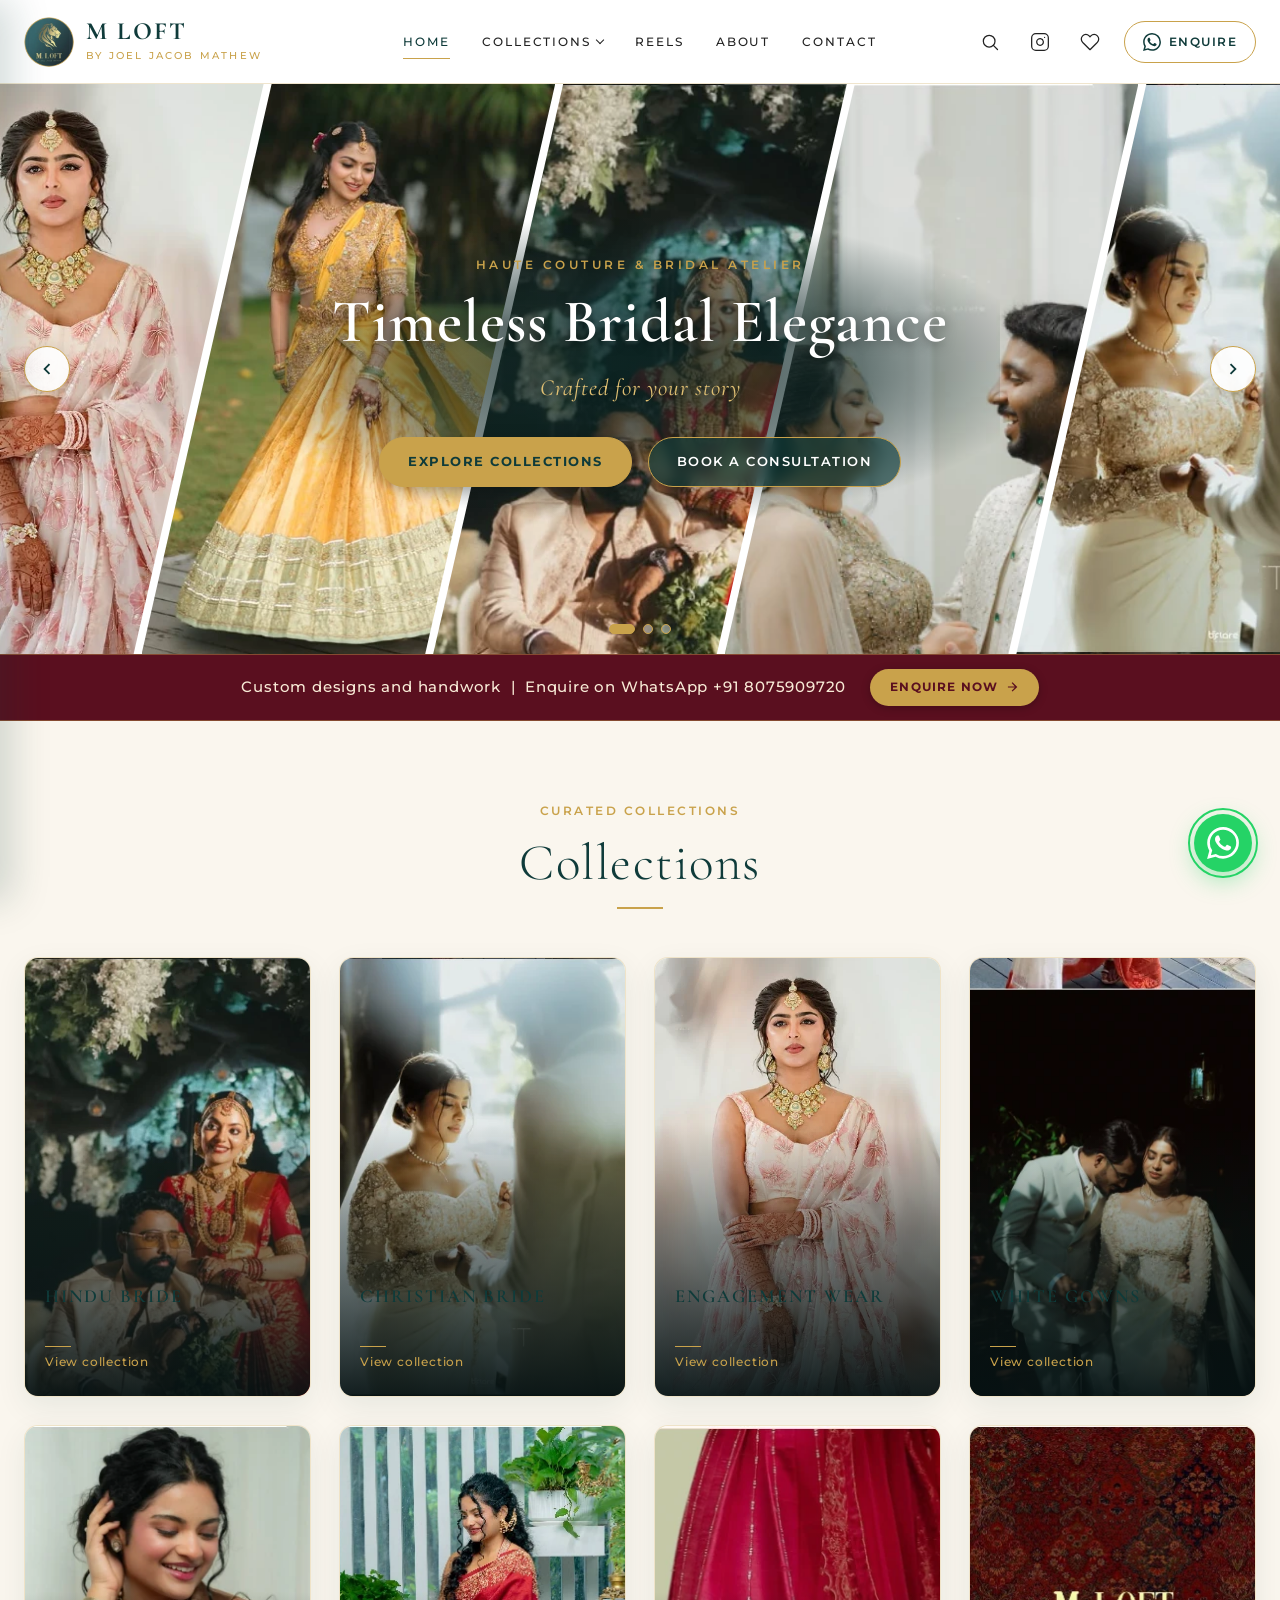
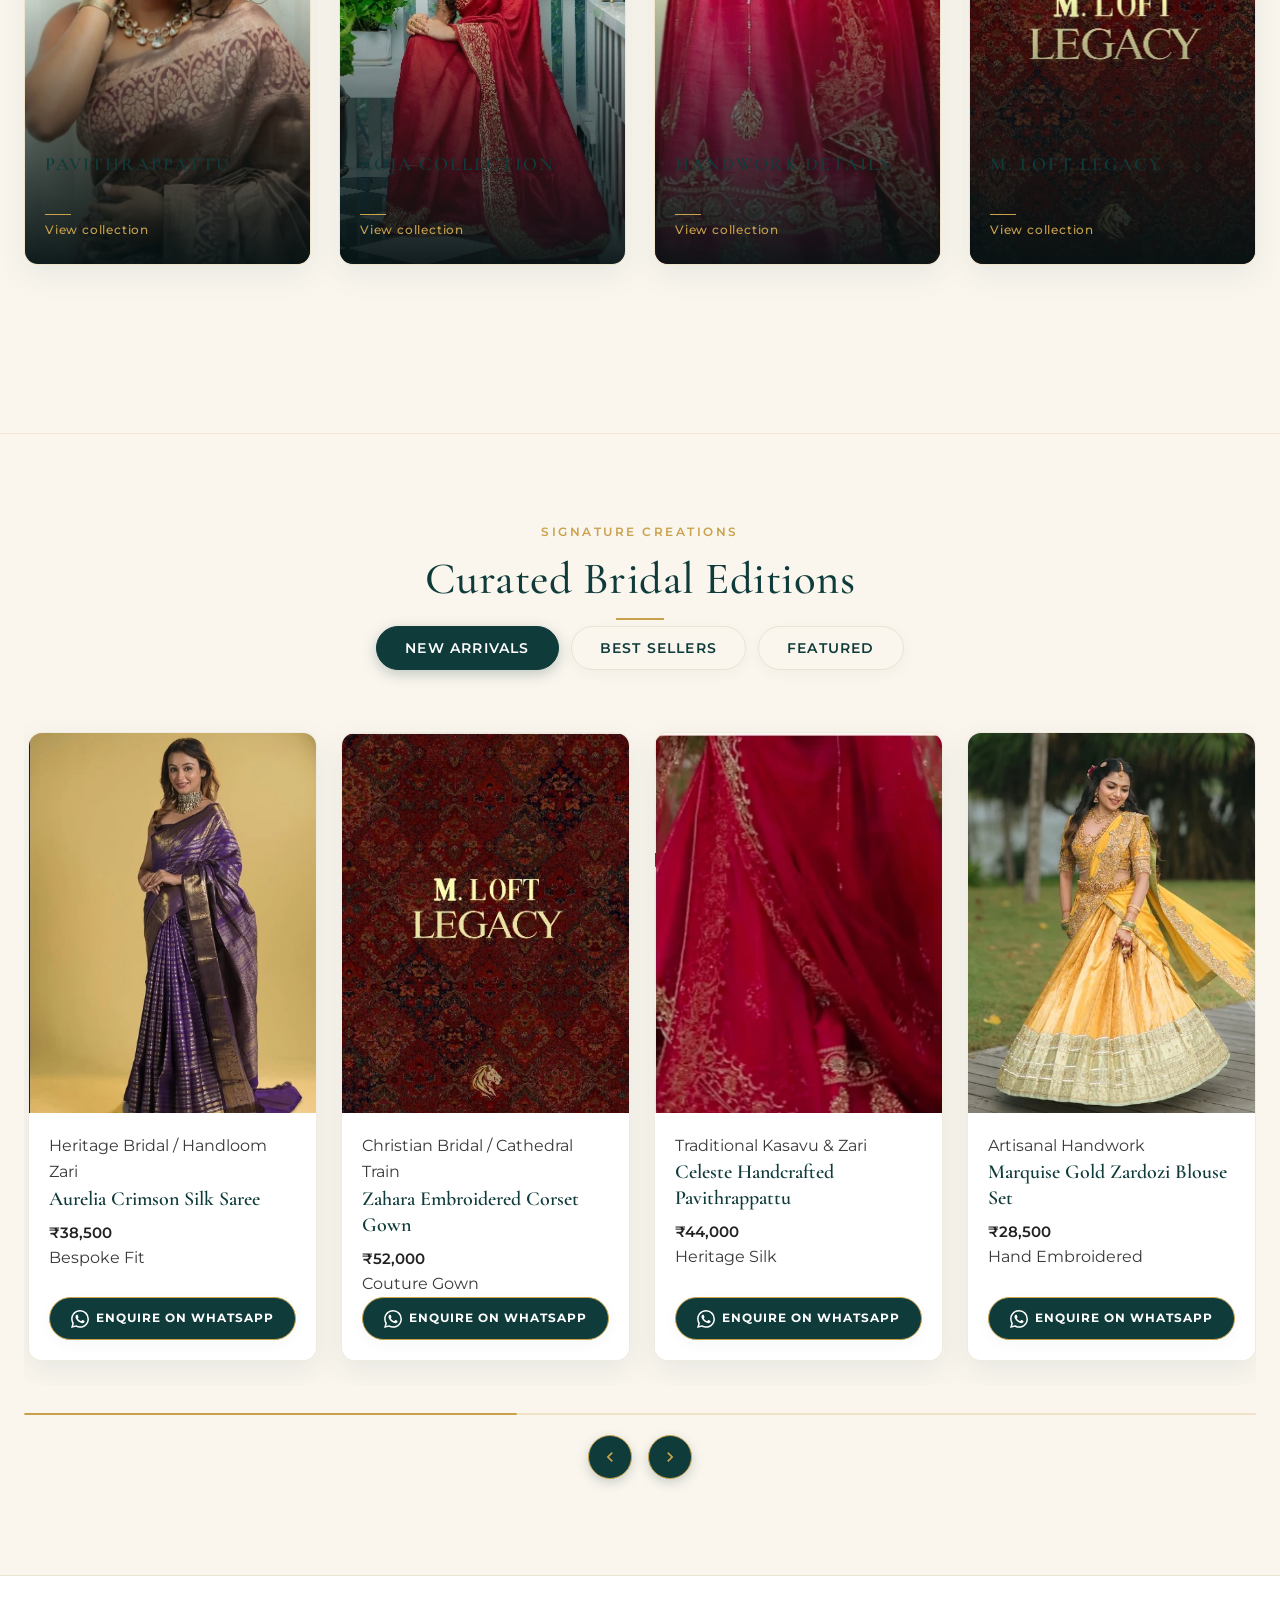
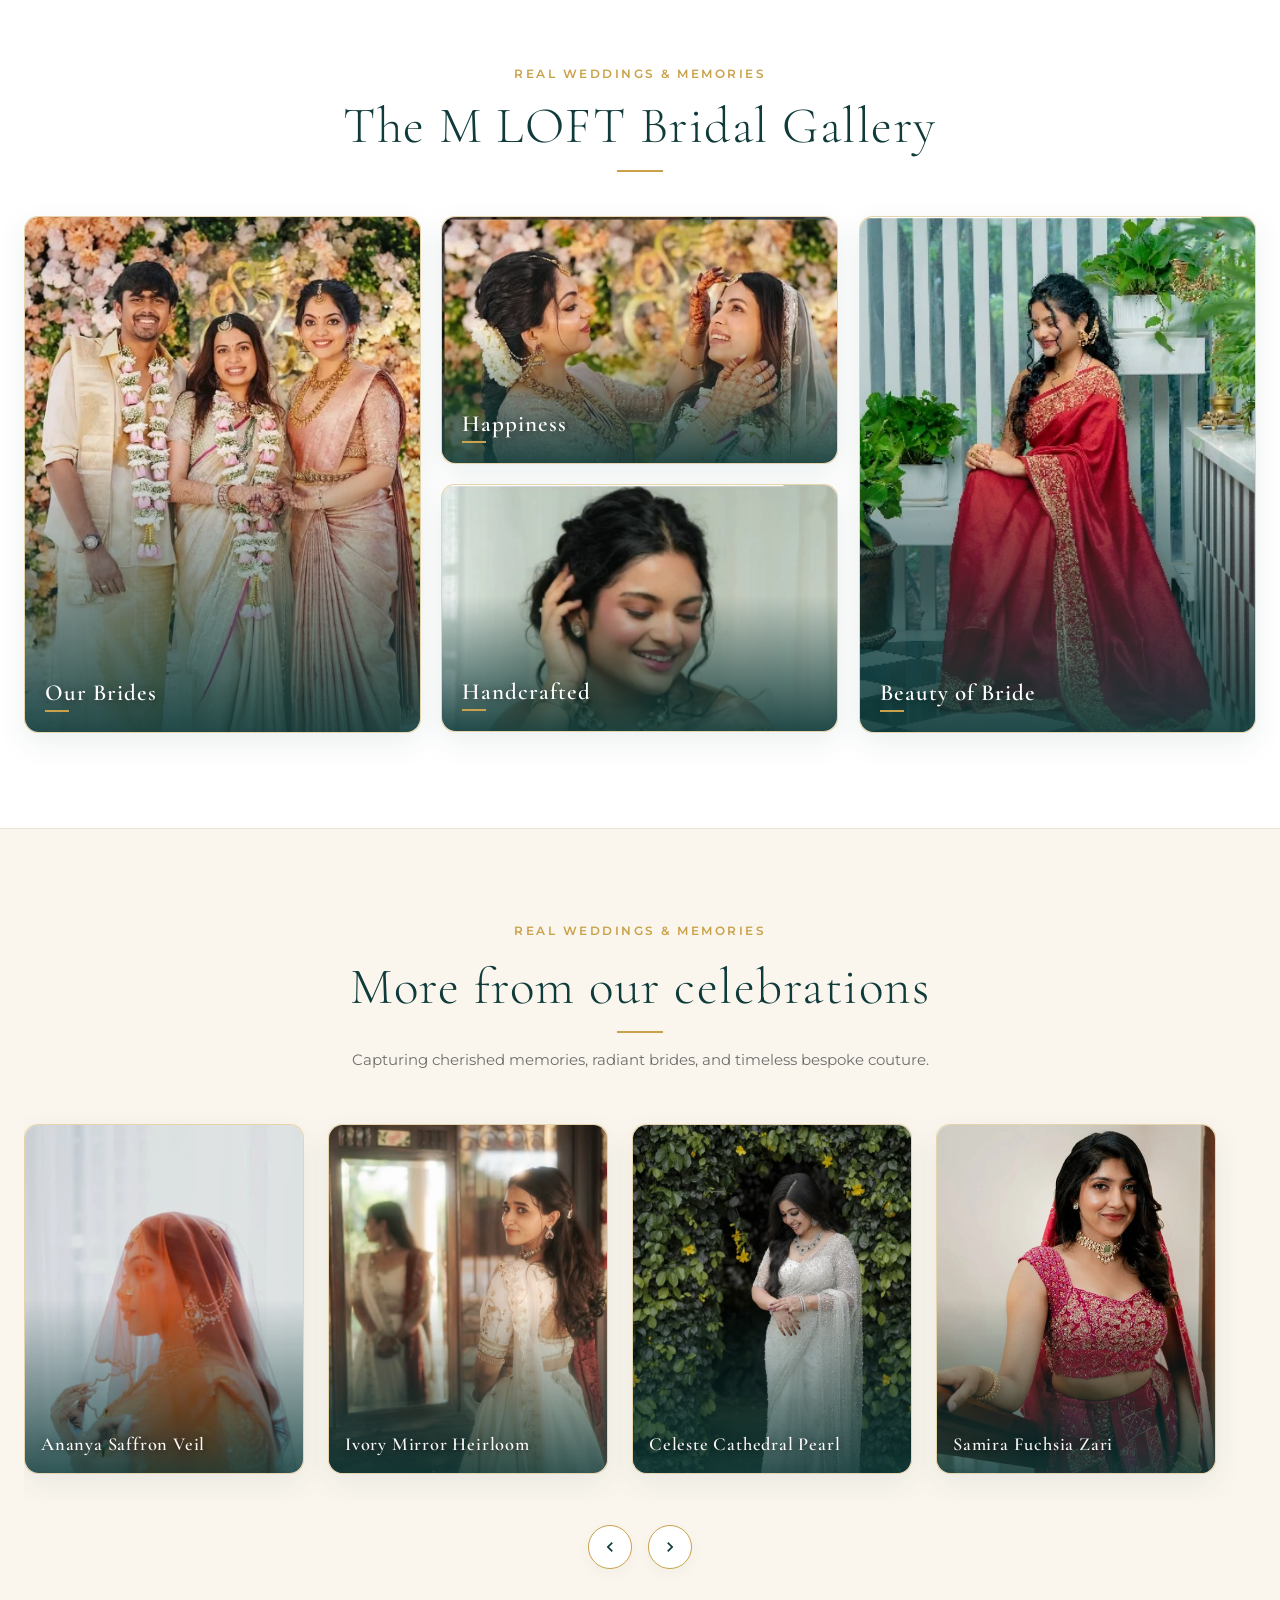
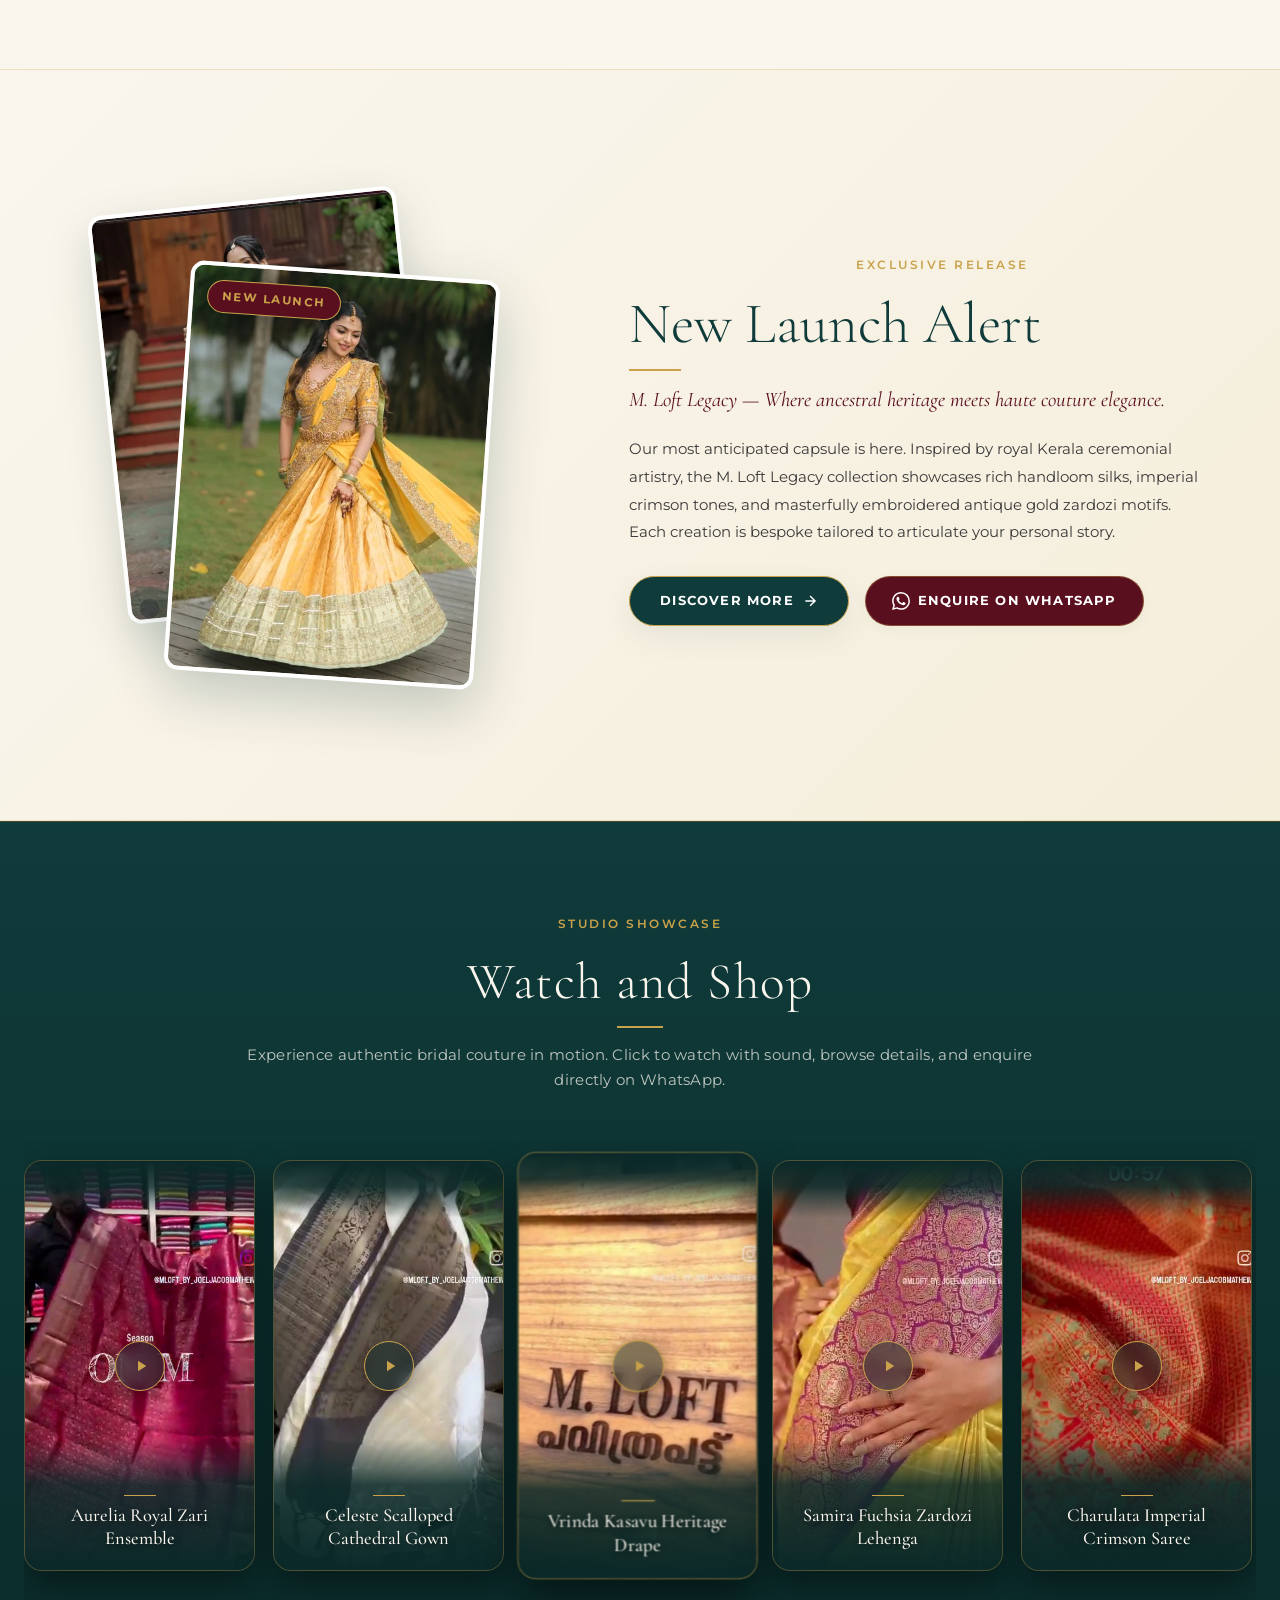
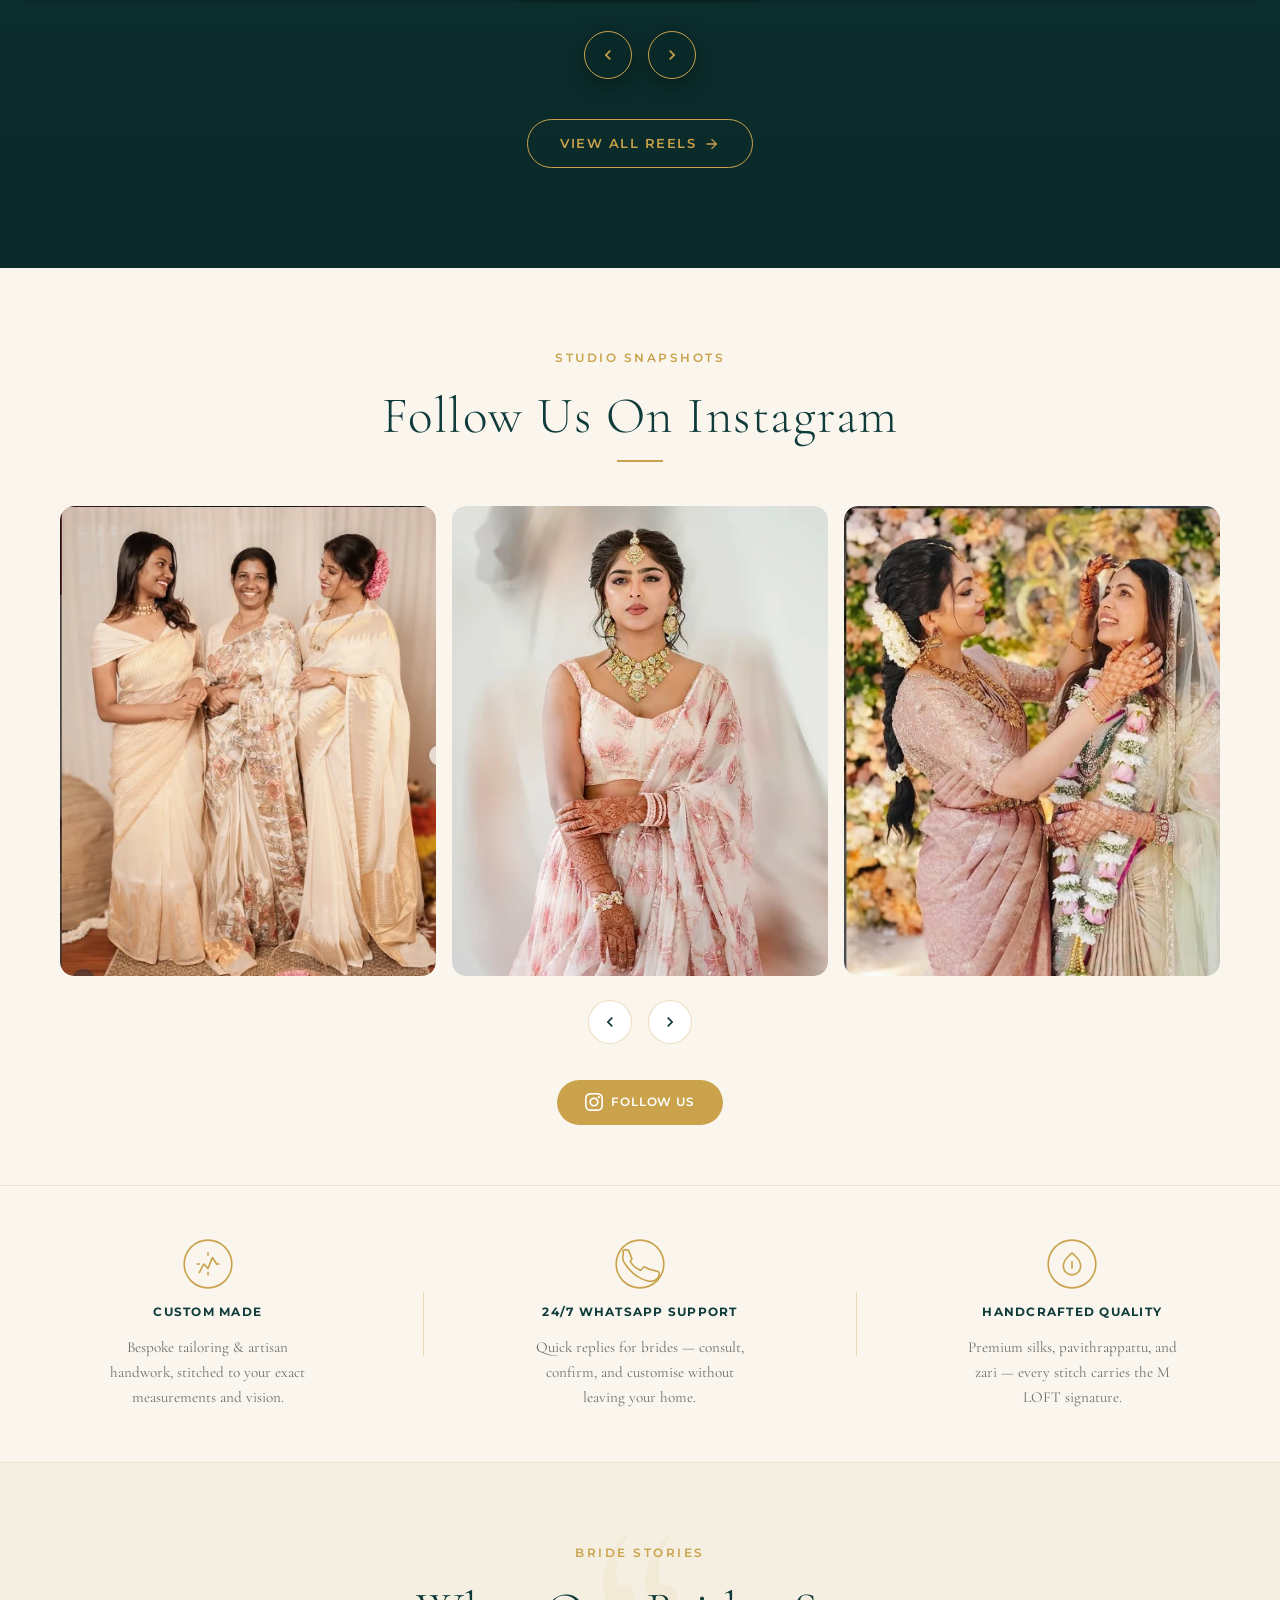
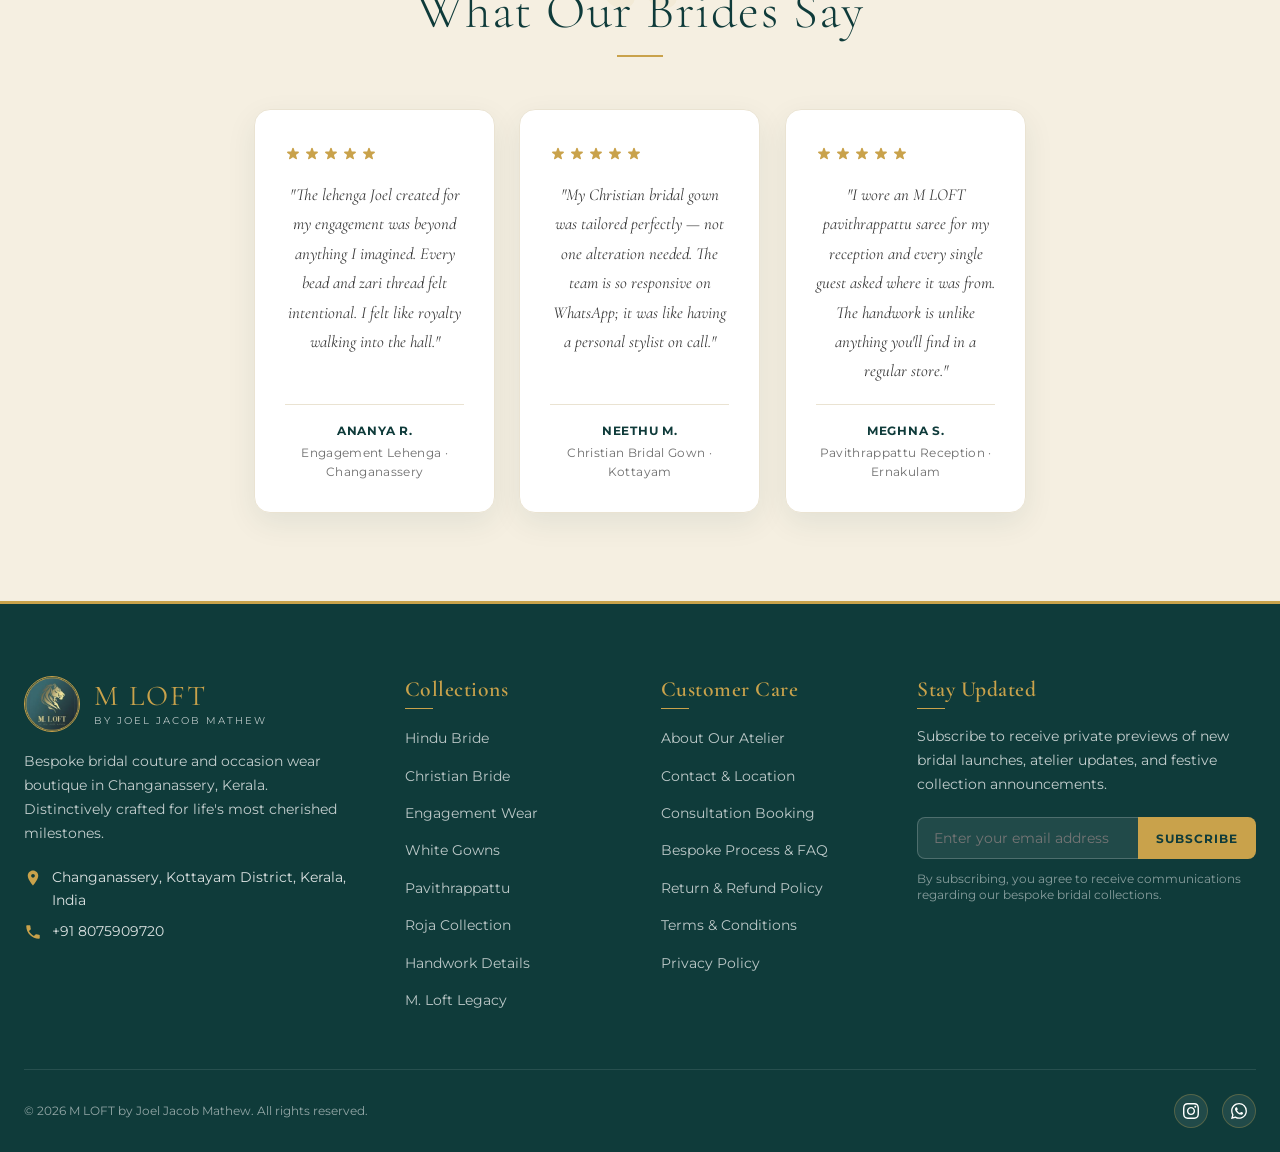
==== commit 05940f62: "step 7 commit" ====
--- a/index.html
+++ b/index.html
@@ -2212,9 +2212,9 @@
           <h3 class="footer-col-title">Customer Care</h3>
           <ul class="footer-links-list">
             <li><a href="about.html" class="footer-link">About Our Atelier</a></li>
-            <li><a href="contact.html" class="footer-link">Contact & Location</a></li>
-            <li><a href="#" class="footer-link">Consultation Booking</a></li>
-            <li><a href="#" class="footer-link">Custom Made FAQ</a></li>
+            <li><a href="contact.html" class="footer-link">Contact &amp; Location</a></li>
+            <li><a href="contact.html#consultation" class="footer-link">Consultation Booking</a></li>
+            <li><a href="about.html#process" class="footer-link">Bespoke Process &amp; FAQ</a></li>
             <li><a href="#" class="footer-link">Return & Refund Policy</a></li>
             <li><a href="#" class="footer-link">Terms & Conditions</a></li>
             <li><a href="#" class="footer-link">Privacy Policy</a></li>
--- a/css/style.css
+++ b/css/style.css
@@ -5287,6 +5287,1620 @@
   }
 }
 
+/* ==========================================================================
+   Collections Catalog & Product Detail Pages (Step 7a)
+   ========================================================================== */
+
+/* Collections Hero & Filter Header */
+.collections-page-header {
+  padding: 50px 0 32px;
+  background: linear-gradient(180deg, rgba(245, 239, 225, 0.6) 0%, rgba(250, 246, 238, 1) 100%);
+  border-bottom: 1px solid var(--border-soft);
+  text-align: center;
+}
+
+.collections-hero-title {
+  font-family: var(--font-serif);
+  font-size: clamp(2.2rem, 4vw, 3.2rem);
+  font-weight: 600;
+  color: var(--primary-teal);
+  letter-spacing: -0.01em;
+  margin-top: 8px;
+  margin-bottom: 12px;
+}
+
+.collections-hero-subtitle {
+  font-family: var(--font-sans);
+  font-size: 0.95rem;
+  color: var(--text-muted);
+  max-width: 620px;
+  margin: 0 auto 28px;
+  line-height: 1.6;
+}
+
+/* Category Filter Pills */
+.collections-filters-wrap {
+  display: flex;
+  flex-wrap: wrap;
+  justify-content: center;
+  align-items: center;
+  gap: 10px;
+  max-width: 1100px;
+  margin: 0 auto;
+  padding: 0 16px;
+}
+
+.filter-pill {
+  font-family: var(--font-sans);
+  font-size: 0.82rem;
+  font-weight: 500;
+  letter-spacing: 0.02em;
+  color: var(--primary-teal);
+  background: var(--bg-white);
+  border: 1px solid var(--border-gold);
+  border-radius: var(--radius-pill);
+  padding: 9px 20px;
+  cursor: pointer;
+  transition: all var(--transition-fast);
+  white-space: nowrap;
+  display: inline-flex;
+  align-items: center;
+  gap: 6px;
+  box-shadow: 0 2px 8px rgba(15, 59, 58, 0.03);
+}
+
+.filter-pill:hover {
+  background: var(--teal-surface);
+  border-color: var(--accent-gold);
+  transform: translateY(-1px);
+}
+
+.filter-pill.active {
+  background: var(--primary-teal);
+  color: #FFFFFF;
+  border-color: var(--primary-teal);
+  box-shadow: 0 4px 14px rgba(15, 59, 58, 0.22);
+}
+
+.filter-pill .pill-count {
+  font-size: 0.72rem;
+  opacity: 0.75;
+  margin-left: 2px;
+}
+
+/* Search Query Banner */
+.collections-search-banner {
+  display: inline-flex;
+  align-items: center;
+  gap: 10px;
+  background: rgba(201, 162, 75, 0.12);
+  border: 1px solid var(--border-gold);
+  border-radius: var(--radius-pill);
+  padding: 6px 16px;
+  font-size: 0.85rem;
+  color: var(--primary-teal);
+  margin-top: 16px;
+}
+
+.collections-search-banner button {
+  background: none;
+  border: none;
+  font-weight: bold;
+  color: var(--secondary-maroon);
+  cursor: pointer;
+  padding: 0 4px;
+}
+
+/* Results Top Bar */
+.collections-results-bar {
+  display: flex;
+  justify-content: space-between;
+  align-items: center;
+  padding: 24px 0 16px;
+  margin-bottom: 8px;
+  font-size: 0.88rem;
+  color: var(--text-muted);
+  border-bottom: 1px solid rgba(234, 227, 210, 0.5);
+}
+
+.collections-count-strong {
+  color: var(--primary-teal);
+  font-weight: 600;
+}
+
+/* Catalog Grid: 4 col desktop, 3 col tablet, 2 col mobile */
+.collections-grid {
+  display: grid;
+  grid-template-columns: repeat(4, 1fr);
+  gap: 28px;
+  padding-bottom: 80px;
+  transition: opacity 0.25s ease, transform 0.25s ease;
+}
+
+.collections-grid.fade-out {
+  opacity: 0;
+  transform: translateY(6px);
+}
+
+@media (max-width: 1024px) {
+  .collections-grid {
+    grid-template-columns: repeat(3, 1fr);
+    gap: 20px;
+  }
+}
+
+@media (max-width: 640px) {
+  .collections-grid {
+    grid-template-columns: repeat(2, 1fr);
+    gap: 14px;
+    padding-bottom: 60px;
+  }
+}
+
+/* 4:5 Collection Card with 14px Radius */
+.collection-card {
+  background: var(--bg-white);
+  border-radius: 14px;
+  border: 1px solid rgba(201, 162, 75, 0.3);
+  overflow: hidden;
+  display: flex;
+  flex-direction: column;
+  box-shadow: var(--shadow-card);
+  transition: transform var(--transition-smooth), box-shadow var(--transition-smooth), border-color var(--transition-smooth);
+  position: relative;
+}
+
+.collection-card:hover {
+  transform: translateY(-5px);
+  box-shadow: var(--shadow-hover);
+  border-color: var(--accent-gold);
+}
+
+.collection-card-media {
+  position: relative;
+  width: 100%;
+  aspect-ratio: 4 / 5;
+  overflow: hidden;
+  background-color: var(--bg-cream);
+  display: block;
+}
+
+.collection-card-img {
+  width: 100%;
+  height: 100%;
+  object-fit: cover;
+  object-position: top center;
+  transition: transform 0.7s cubic-bezier(0.25, 1, 0.5, 1);
+  display: block;
+}
+
+.collection-card:hover .collection-card-img {
+  transform: scale(1.07);
+}
+
+.collection-card-badge {
+  position: absolute;
+  top: 12px;
+  left: 12px;
+  background: rgba(15, 59, 58, 0.88);
+  backdrop-filter: blur(4px);
+  color: #FFFFFF;
+  font-family: var(--font-sans);
+  font-size: 0.68rem;
+  font-weight: 600;
+  letter-spacing: 0.08em;
+  text-transform: uppercase;
+  padding: 4px 10px;
+  border-radius: 20px;
+  z-index: 2;
+  border: 1px solid rgba(201, 162, 75, 0.4);
+}
+
+.collection-card-heart {
+  position: absolute;
+  top: 12px;
+  right: 12px;
+  width: 36px;
+  height: 36px;
+  border-radius: 50%;
+  background: rgba(255, 255, 255, 0.92);
+  backdrop-filter: blur(4px);
+  border: 1px solid var(--border-gold);
+  display: flex;
+  align-items: center;
+  justify-content: center;
+  cursor: pointer;
+  z-index: 3;
+  color: var(--accent-gold);
+  transition: all var(--transition-fast);
+  box-shadow: 0 4px 10px rgba(0, 0, 0, 0.1);
+}
+
+.collection-card-heart:hover {
+  transform: scale(1.1);
+  background: #FFFFFF;
+  border-color: var(--accent-gold);
+}
+
+.collection-card-heart svg {
+  width: 18px;
+  height: 18px;
+  fill: none;
+  stroke: currentColor;
+  stroke-width: 2;
+  transition: fill var(--transition-fast), stroke var(--transition-fast);
+}
+
+.collection-card-heart.active {
+  color: var(--secondary-maroon);
+  border-color: var(--secondary-maroon);
+}
+
+.collection-card-heart.active svg {
+  fill: var(--secondary-maroon);
+  stroke: var(--secondary-maroon);
+}
+
+.collection-card-body {
+  padding: 16px 16px 18px;
+  display: flex;
+  flex-direction: column;
+  flex-grow: 1;
+}
+
+@media (max-width: 640px) {
+  .collection-card-body {
+    padding: 12px 10px 14px;
+  }
+}
+
+.collection-card-category {
+  font-size: 0.72rem;
+  text-transform: uppercase;
+  letter-spacing: 0.1em;
+  color: var(--accent-gold);
+  font-weight: 600;
+  margin-bottom: 4px;
+}
+
+.collection-card-title {
+  font-family: var(--font-serif);
+  font-size: 1.15rem;
+  font-weight: 600;
+  color: var(--primary-teal);
+  line-height: 1.35;
+  margin-bottom: 6px;
+  display: -webkit-box;
+  -webkit-line-clamp: 2;
+  -webkit-box-orient: vertical;
+  overflow: hidden;
+  text-overflow: ellipsis;
+  min-height: 2.7em;
+}
+
+@media (max-width: 640px) {
+  .collection-card-title {
+    font-size: 0.98rem;
+    min-height: 2.6em;
+  }
+}
+
+.collection-card-title a:hover {
+  color: var(--accent-gold);
+}
+
+.collection-card-price {
+  font-size: 0.95rem;
+  font-weight: 700;
+  color: var(--text-charcoal);
+  margin-bottom: 14px;
+  letter-spacing: 0.01em;
+}
+
+.btn-card-wa {
+  display: inline-flex;
+  align-items: center;
+  justify-content: center;
+  gap: 7px;
+  width: 100%;
+  padding: 10px 12px;
+  background: var(--primary-teal);
+  color: #FFFFFF;
+  border: 1px solid var(--primary-teal);
+  border-radius: 8px;
+  font-size: 0.8rem;
+  font-weight: 600;
+  letter-spacing: 0.02em;
+  margin-top: auto;
+  transition: all var(--transition-fast);
+  text-decoration: none;
+}
+
+.btn-card-wa svg {
+  width: 16px;
+  height: 16px;
+  fill: currentColor;
+  flex-shrink: 0;
+}
+
+.btn-card-wa:hover {
+  background: #25D366;
+  border-color: #25D366;
+  color: #FFFFFF;
+  box-shadow: 0 4px 14px rgba(37, 211, 102, 0.35);
+}
+
+@media (max-width: 640px) {
+  .btn-card-wa {
+    padding: 8px 8px;
+    font-size: 0.74rem;
+  }
+  .btn-card-wa span {
+    white-space: nowrap;
+    overflow: hidden;
+    text-overflow: ellipsis;
+  }
+}
+
+/* Empty State */
+.collections-empty {
+  text-align: center;
+  padding: 80px 20px;
+  grid-column: 1 / -1;
+  background: var(--bg-white);
+  border-radius: 14px;
+  border: 1px dashed var(--border-gold);
+  margin: 20px 0 40px;
+}
+
+.collections-empty-icon {
+  width: 64px;
+  height: 64px;
+  margin: 0 auto 16px;
+  color: var(--accent-gold);
+}
+
+.collections-empty-title {
+  font-family: var(--font-serif);
+  font-size: 1.8rem;
+  color: var(--primary-teal);
+  margin-bottom: 8px;
+}
+
+.collections-empty-desc {
+  font-size: 0.92rem;
+  color: var(--text-muted);
+  max-width: 440px;
+  margin: 0 auto 24px;
+}
+
+/* ==========================================================================
+   Product Detail Page Styles (Two-Column, Gallery Lightbox, Related Grid)
+   ========================================================================== */
+
+.breadcrumb-nav {
+  padding: 20px 0 10px;
+  font-size: 0.82rem;
+  color: var(--text-muted);
+}
+
+.breadcrumb-list {
+  display: flex;
+  flex-wrap: wrap;
+  align-items: center;
+  gap: 8px;
+}
+
+.breadcrumb-item a {
+  color: var(--text-muted);
+  transition: color var(--transition-fast);
+}
+
+.breadcrumb-item a:hover {
+  color: var(--primary-teal);
+}
+
+.breadcrumb-sep {
+  color: var(--accent-gold);
+  font-size: 0.75rem;
+}
+
+.breadcrumb-item.active {
+  color: var(--primary-teal);
+  font-weight: 600;
+}
+
+.product-detail-layout {
+  display: grid;
+  grid-template-columns: 1.05fr 1fr;
+  gap: 48px;
+  align-items: start;
+  margin-top: 16px;
+  margin-bottom: 80px;
+}
+
+@media (max-width: 900px) {
+  .product-detail-layout {
+    grid-template-columns: 1fr;
+    gap: 32px;
+    margin-bottom: 60px;
+  }
+}
+
+/* Gallery Column */
+.product-gallery-wrap {
+  position: sticky;
+  top: 100px;
+  display: flex;
+  flex-direction: column;
+  gap: 14px;
+}
+
+@media (max-width: 900px) {
+  .product-gallery-wrap {
+    position: static;
+  }
+}
+
+.product-gallery-main {
+  position: relative;
+  width: 100%;
+  aspect-ratio: 4 / 5;
+  border-radius: 14px;
+  overflow: hidden;
+  border: 1px solid var(--border-gold);
+  box-shadow: var(--shadow-card);
+  background: var(--bg-cream);
+  cursor: zoom-in;
+}
+
+.product-gallery-main img {
+  width: 100%;
+  height: 100%;
+  object-fit: cover;
+  object-position: top center;
+  transition: transform 0.4s ease;
+  display: block;
+}
+
+.product-gallery-main:hover img {
+  transform: scale(1.03);
+}
+
+.gallery-zoom-hint {
+  position: absolute;
+  bottom: 14px;
+  right: 14px;
+  background: rgba(15, 59, 58, 0.85);
+  backdrop-filter: blur(6px);
+  color: #FFFFFF;
+  font-size: 0.72rem;
+  letter-spacing: 0.04em;
+  padding: 6px 12px;
+  border-radius: 20px;
+  display: flex;
+  align-items: center;
+  gap: 6px;
+  pointer-events: none;
+  border: 1px solid rgba(201, 162, 75, 0.3);
+}
+
+.product-gallery-thumbs {
+  display: flex;
+  gap: 12px;
+  overflow-x: auto;
+  padding-bottom: 6px;
+  scrollbar-width: thin;
+  scroll-snap-type: x mandatory;
+}
+
+.gallery-thumb-btn {
+  flex: 0 0 80px;
+  height: 100px;
+  border-radius: 8px;
+  overflow: hidden;
+  border: 2px solid transparent;
+  cursor: pointer;
+  padding: 0;
+  background: var(--bg-cream);
+  transition: all var(--transition-fast);
+  scroll-snap-align: start;
+}
+
+.gallery-thumb-btn img {
+  width: 100%;
+  height: 100%;
+  object-fit: cover;
+  object-position: top center;
+  display: block;
+}
+
+.gallery-thumb-btn.active {
+  border-color: var(--accent-gold);
+  box-shadow: 0 2px 10px rgba(201, 162, 75, 0.35);
+}
+
+/* Detail Info Column */
+.product-detail-info {
+  display: flex;
+  flex-direction: column;
+}
+
+.detail-category-tag {
+  display: inline-block;
+  font-size: 0.75rem;
+  letter-spacing: 0.12em;
+  text-transform: uppercase;
+  color: var(--accent-gold);
+  font-weight: 600;
+  margin-bottom: 8px;
+}
+
+.detail-title {
+  font-family: var(--font-serif);
+  font-size: clamp(2rem, 3.2vw, 2.7rem);
+  font-weight: 600;
+  line-height: 1.25;
+  color: var(--primary-teal);
+  margin-bottom: 12px;
+}
+
+.detail-price-wrap {
+  display: flex;
+  align-items: baseline;
+  gap: 12px;
+  margin-bottom: 20px;
+  padding-bottom: 16px;
+  border-bottom: 1px solid var(--border-soft);
+}
+
+.detail-price {
+  font-size: 1.7rem;
+  font-weight: 700;
+  color: var(--text-charcoal);
+  letter-spacing: -0.01em;
+}
+
+.detail-price-note {
+  font-size: 0.8rem;
+  color: var(--text-muted);
+}
+
+/* Sample Description Box */
+.detail-sample-box {
+  background: rgba(201, 162, 75, 0.08);
+  border-left: 3px solid var(--accent-gold);
+  padding: 14px 18px;
+  border-radius: 0 8px 8px 0;
+  margin-bottom: 24px;
+}
+
+.detail-sample-tag {
+  display: inline-block;
+  font-size: 0.65rem;
+  font-weight: 700;
+  text-transform: uppercase;
+  letter-spacing: 0.08em;
+  background: var(--accent-gold);
+  color: #FFFFFF;
+  padding: 2px 7px;
+  border-radius: 4px;
+  margin-bottom: 6px;
+}
+
+.detail-sample-text {
+  font-size: 0.92rem;
+  line-height: 1.65;
+  color: var(--text-body);
+}
+
+/* Specs Table */
+.detail-specs-list {
+  margin-bottom: 24px;
+  border-top: 1px solid var(--border-soft);
+}
+
+.detail-spec-row {
+  display: grid;
+  grid-template-columns: 130px 1fr;
+  padding: 11px 0;
+  border-bottom: 1px solid rgba(234, 227, 210, 0.6);
+  font-size: 0.88rem;
+}
+
+.spec-label {
+  font-weight: 600;
+  color: var(--primary-teal);
+}
+
+.spec-value {
+  color: var(--text-body);
+}
+
+/* Bullets List */
+.detail-bullets {
+  margin-bottom: 28px;
+}
+
+.detail-bullet-item {
+  display: flex;
+  align-items: flex-start;
+  gap: 10px;
+  font-size: 0.86rem;
+  color: var(--text-body);
+  margin-bottom: 9px;
+  line-height: 1.5;
+}
+
+.detail-bullet-icon {
+  color: var(--accent-gold);
+  flex-shrink: 0;
+  margin-top: 3px;
+}
+
+/* Primary Action Buttons */
+.detail-actions {
+  display: flex;
+  flex-direction: column;
+  gap: 12px;
+  margin-bottom: 28px;
+}
+
+.btn-detail-enquire {
+  display: flex;
+  align-items: center;
+  justify-content: center;
+  gap: 10px;
+  width: 100%;
+  padding: 15px 24px;
+  background: var(--primary-teal);
+  color: #FFFFFF;
+  border: 1px solid var(--primary-teal);
+  border-radius: 12px;
+  font-size: 0.98rem;
+  font-weight: 600;
+  letter-spacing: 0.02em;
+  text-decoration: none;
+  transition: all var(--transition-smooth);
+  box-shadow: 0 4px 16px rgba(15, 59, 58, 0.2);
+}
+
+.btn-detail-enquire svg {
+  width: 20px;
+  height: 20px;
+  fill: currentColor;
+}
+
+.btn-detail-enquire:hover {
+  background: #25D366;
+  border-color: #25D366;
+  color: #FFFFFF;
+  box-shadow: 0 8px 24px rgba(37, 211, 102, 0.35);
+  transform: translateY(-2px);
+}
+
+.detail-secondary-actions {
+  display: flex;
+  gap: 12px;
+}
+
+.btn-detail-book {
+  flex: 1;
+  display: flex;
+  align-items: center;
+  justify-content: center;
+  gap: 8px;
+  padding: 13px 20px;
+  border: 1.5px solid var(--accent-gold);
+  background: transparent;
+  color: var(--primary-teal);
+  border-radius: 12px;
+  font-size: 0.9rem;
+  font-weight: 600;
+  letter-spacing: 0.02em;
+  text-decoration: none;
+  transition: all var(--transition-fast);
+}
+
+.btn-detail-book:hover {
+  background: var(--primary-teal);
+  border-color: var(--primary-teal);
+  color: #FFFFFF;
+}
+
+.btn-detail-wishlist {
+  flex: 0 0 160px;
+  display: flex;
+  align-items: center;
+  justify-content: center;
+  gap: 8px;
+  padding: 13px 16px;
+  border: 1px solid var(--border-soft);
+  background: var(--bg-white);
+  color: var(--text-body);
+  border-radius: 12px;
+  font-size: 0.85rem;
+  font-weight: 600;
+  cursor: pointer;
+  transition: all var(--transition-fast);
+}
+
+.btn-detail-wishlist svg {
+  width: 18px;
+  height: 18px;
+  stroke: var(--accent-gold);
+  fill: none;
+  stroke-width: 2;
+  transition: all var(--transition-fast);
+}
+
+.btn-detail-wishlist:hover {
+  border-color: var(--accent-gold);
+  background: var(--bg-ivory);
+}
+
+.btn-detail-wishlist.active {
+  color: var(--secondary-maroon);
+  border-color: var(--secondary-maroon);
+}
+
+.btn-detail-wishlist.active svg {
+  stroke: var(--secondary-maroon);
+  fill: var(--secondary-maroon);
+}
+
+@media (max-width: 500px) {
+  .detail-secondary-actions {
+    flex-direction: column;
+  }
+  .btn-detail-wishlist {
+    flex: none;
+    width: 100%;
+  }
+}
+
+/* Related Items Section */
+.related-products-section {
+  padding: 60px 0 80px;
+  border-top: 1px solid var(--border-soft);
+  background: linear-gradient(180deg, rgba(245, 239, 225, 0.4) 0%, rgba(250, 246, 238, 1) 100%);
+}
+
+.related-header {
+  text-align: center;
+  margin-bottom: 40px;
+}
+
+.related-title {
+  font-family: var(--font-serif);
+  font-size: clamp(1.8rem, 3vw, 2.4rem);
+  color: var(--primary-teal);
+  font-weight: 600;
+  margin-top: 6px;
+}
+
+.related-subtitle {
+  font-size: 0.9rem;
+  color: var(--text-muted);
+}
+
+/* Zoom Lightbox Modal */
+.zoom-lightbox-modal {
+  position: fixed;
+  inset: 0;
+  z-index: 2000;
+  background: rgba(10, 41, 40, 0.94);
+  backdrop-filter: blur(10px);
+  display: flex;
+  align-items: center;
+  justify-content: center;
+  opacity: 0;
+  pointer-events: none;
+  transition: opacity 0.3s ease;
+  padding: 24px;
+}
+
+.zoom-lightbox-modal.open {
+  opacity: 1;
+  pointer-events: auto;
+}
+
+.zoom-lightbox-content {
+  position: relative;
+  max-width: 92vw;
+  max-height: 92vh;
+  display: flex;
+  align-items: center;
+  justify-content: center;
+}
+
+.zoom-lightbox-img {
+  max-width: 100%;
+  max-height: 90vh;
+  object-fit: contain;
+  border-radius: 10px;
+  box-shadow: 0 20px 60px rgba(0, 0, 0, 0.6);
+  border: 1px solid rgba(201, 162, 75, 0.4);
+}
+
+.zoom-lightbox-close {
+  position: absolute;
+  top: -48px;
+  right: 0;
+  width: 40px;
+  height: 40px;
+  border-radius: 50%;
+  background: rgba(255, 255, 255, 0.2);
+  color: #FFFFFF;
+  font-size: 26px;
+  display: flex;
+  align-items: center;
+  justify-content: center;
+  cursor: pointer;
+  border: 1px solid rgba(255, 255, 255, 0.3);
+  transition: background var(--transition-fast);
+}
+
+.zoom-lightbox-close:hover {
+  background: rgba(255, 255, 255, 0.35);
+}
+
+/* ==========================================================================
+   About Atelier & Contact / Consultation Pages (Step 7b)
+   ========================================================================== */
+
+/* About Hero Banner */
+.about-hero-banner {
+  padding: 64px 0 44px;
+  background: linear-gradient(180deg, rgba(245, 239, 225, 0.7) 0%, rgba(250, 246, 238, 1) 100%);
+  border-bottom: 1px solid var(--border-soft);
+  text-align: center;
+}
+
+.about-hero-title {
+  font-family: var(--font-serif);
+  font-size: clamp(2.4rem, 4.5vw, 3.4rem);
+  font-weight: 600;
+  color: var(--primary-teal);
+  letter-spacing: -0.01em;
+  margin-top: 8px;
+  margin-bottom: 12px;
+}
+
+.about-hero-subtitle {
+  font-family: var(--font-sans);
+  font-size: 1rem;
+  color: var(--text-muted);
+  max-width: 660px;
+  margin: 0 auto;
+  line-height: 1.65;
+}
+
+/* Founder's Story Section */
+.about-story-section {
+  padding: 80px 0;
+  background: var(--bg-ivory);
+}
+
+.about-story-grid {
+  display: grid;
+  grid-template-columns: 1fr 1.1fr;
+  gap: 56px;
+  align-items: center;
+}
+
+@media (max-width: 900px) {
+  .about-story-grid {
+    grid-template-columns: 1fr;
+    gap: 36px;
+  }
+}
+
+.about-story-media {
+  position: relative;
+  width: 100%;
+  aspect-ratio: 4 / 5;
+  border-radius: 14px;
+  overflow: hidden;
+  border: 1px solid var(--border-gold);
+  box-shadow: var(--shadow-card);
+  background: var(--bg-cream);
+}
+
+.about-story-img {
+  width: 100%;
+  height: 100%;
+  object-fit: cover;
+  object-position: top center;
+  display: block;
+}
+
+.about-story-badge {
+  position: absolute;
+  bottom: 20px;
+  left: 20px;
+  right: 20px;
+  background: rgba(15, 59, 58, 0.92);
+  backdrop-filter: blur(8px);
+  padding: 14px 20px;
+  border-radius: 10px;
+  border: 1px solid rgba(201, 162, 75, 0.4);
+  color: #FFFFFF;
+  text-align: center;
+}
+
+.about-story-badge-name {
+  font-family: var(--font-serif);
+  font-size: 1.3rem;
+  font-weight: 600;
+  color: var(--accent-gold);
+  letter-spacing: 0.04em;
+}
+
+.about-story-badge-role {
+  font-size: 0.76rem;
+  letter-spacing: 0.08em;
+  text-transform: uppercase;
+  color: #E0E0E0;
+}
+
+.about-story-content {
+  display: flex;
+  flex-direction: column;
+}
+
+.about-story-title {
+  font-family: var(--font-serif);
+  font-size: clamp(2rem, 3vw, 2.6rem);
+  font-weight: 600;
+  color: var(--primary-teal);
+  line-height: 1.3;
+  margin-top: 6px;
+  margin-bottom: 20px;
+}
+
+.sample-story-box {
+  background: rgba(201, 162, 75, 0.08);
+  border-left: 3px solid var(--accent-gold);
+  padding: 18px 22px;
+  border-radius: 0 10px 10px 0;
+  margin-bottom: 20px;
+}
+
+.sample-story-label {
+  display: inline-block;
+  font-size: 0.68rem;
+  font-weight: 700;
+  text-transform: uppercase;
+  letter-spacing: 0.08em;
+  background: var(--accent-gold);
+  color: #FFFFFF;
+  padding: 2px 8px;
+  border-radius: 4px;
+  margin-bottom: 10px;
+}
+
+.about-story-text {
+  font-size: 0.95rem;
+  line-height: 1.8;
+  color: var(--text-body);
+  margin-bottom: 16px;
+}
+
+/* Craftsmanship Section */
+.craftsmanship-section {
+  padding: 80px 0;
+  background: linear-gradient(180deg, var(--bg-cream) 0%, var(--bg-ivory) 100%);
+  border-top: 1px solid var(--border-soft);
+  border-bottom: 1px solid var(--border-soft);
+}
+
+.craftsmanship-grid {
+  display: grid;
+  grid-template-columns: repeat(4, 1fr);
+  gap: 24px;
+  margin-top: 40px;
+}
+
+@media (max-width: 1024px) {
+  .craftsmanship-grid {
+    grid-template-columns: repeat(2, 1fr);
+    gap: 20px;
+  }
+}
+
+@media (max-width: 600px) {
+  .craftsmanship-grid {
+    grid-template-columns: 1fr;
+    gap: 16px;
+  }
+}
+
+.craft-card {
+  background: var(--bg-white);
+  border-radius: 14px;
+  border: 1px solid var(--border-gold);
+  overflow: hidden;
+  box-shadow: var(--shadow-card);
+  transition: transform var(--transition-smooth), box-shadow var(--transition-smooth);
+  display: flex;
+  flex-direction: column;
+}
+
+.craft-card:hover {
+  transform: translateY(-5px);
+  box-shadow: var(--shadow-hover);
+}
+
+.craft-media {
+  position: relative;
+  width: 100%;
+  aspect-ratio: 4 / 3;
+  overflow: hidden;
+  background: var(--bg-cream);
+}
+
+.craft-img {
+  width: 100%;
+  height: 100%;
+  object-fit: cover;
+  transition: transform 0.6s ease;
+  display: block;
+}
+
+.craft-card:hover .craft-img {
+  transform: scale(1.08);
+}
+
+.craft-body {
+  padding: 20px;
+  display: flex;
+  flex-direction: column;
+  flex-grow: 1;
+}
+
+.craft-title {
+  font-family: var(--font-serif);
+  font-size: 1.25rem;
+  font-weight: 600;
+  color: var(--primary-teal);
+  margin-bottom: 8px;
+}
+
+.craft-desc {
+  font-size: 0.85rem;
+  color: var(--text-muted);
+  line-height: 1.6;
+}
+
+/* 4-Step Process Section */
+.process-section {
+  padding: 80px 0;
+  background: var(--bg-ivory);
+}
+
+.process-grid {
+  display: grid;
+  grid-template-columns: repeat(4, 1fr);
+  gap: 24px;
+  margin-top: 44px;
+  position: relative;
+}
+
+@media (max-width: 1024px) {
+  .process-grid {
+    grid-template-columns: repeat(2, 1fr);
+    gap: 24px;
+  }
+}
+
+@media (max-width: 600px) {
+  .process-grid {
+    grid-template-columns: 1fr;
+    gap: 20px;
+  }
+}
+
+.process-step-card {
+  background: var(--bg-white);
+  border-radius: 14px;
+  border: 1px solid rgba(201, 162, 75, 0.35);
+  padding: 30px 24px;
+  box-shadow: var(--shadow-subtle);
+  display: flex;
+  flex-direction: column;
+  transition: all var(--transition-smooth);
+  position: relative;
+}
+
+.process-step-card:hover {
+  transform: translateY(-4px);
+  box-shadow: var(--shadow-card);
+  border-color: var(--accent-gold);
+}
+
+.process-num-badge {
+  font-family: var(--font-serif);
+  font-size: 1.8rem;
+  font-weight: 700;
+  color: var(--accent-gold);
+  line-height: 1;
+  margin-bottom: 16px;
+  display: flex;
+  align-items: center;
+  justify-content: space-between;
+}
+
+.process-step-title {
+  font-family: var(--font-serif);
+  font-size: 1.35rem;
+  font-weight: 600;
+  color: var(--primary-teal);
+  margin-bottom: 10px;
+}
+
+.process-step-desc {
+  font-size: 0.88rem;
+  color: var(--text-muted);
+  line-height: 1.65;
+}
+
+/* Values Section */
+.values-section {
+  padding: 70px 0 80px;
+  background: var(--bg-cream);
+  border-top: 1px solid var(--border-soft);
+}
+
+.values-grid {
+  display: grid;
+  grid-template-columns: repeat(4, 1fr);
+  gap: 24px;
+  margin-top: 40px;
+}
+
+@media (max-width: 1024px) {
+  .values-grid {
+    grid-template-columns: repeat(2, 1fr);
+    gap: 20px;
+  }
+}
+
+@media (max-width: 600px) {
+  .values-grid {
+    grid-template-columns: 1fr;
+    gap: 16px;
+  }
+}
+
+.value-card {
+  background: var(--bg-white);
+  border-radius: 14px;
+  border: 1px solid var(--border-gold);
+  padding: 28px 22px;
+  text-align: center;
+  box-shadow: var(--shadow-subtle);
+  transition: all var(--transition-fast);
+}
+
+.value-card:hover {
+  transform: translateY(-3px);
+  box-shadow: var(--shadow-card);
+}
+
+.value-icon {
+  width: 44px;
+  height: 44px;
+  margin: 0 auto 16px;
+  color: var(--accent-gold);
+}
+
+.value-title {
+  font-family: var(--font-serif);
+  font-size: 1.25rem;
+  font-weight: 600;
+  color: var(--primary-teal);
+  margin-bottom: 8px;
+}
+
+.value-desc {
+  font-size: 0.85rem;
+  color: var(--text-muted);
+  line-height: 1.6;
+}
+
+/* Photo Strip Gallery */
+.photo-strip-section {
+  padding: 70px 0 80px;
+  background: var(--bg-ivory);
+}
+
+.photo-strip-track {
+  display: grid;
+  grid-template-columns: repeat(6, 1fr);
+  gap: 16px;
+  margin-top: 36px;
+}
+
+@media (max-width: 1024px) {
+  .photo-strip-track {
+    grid-template-columns: repeat(3, 1fr);
+    gap: 14px;
+  }
+}
+
+@media (max-width: 600px) {
+  .photo-strip-track {
+    display: flex;
+    overflow-x: auto;
+    scroll-snap-type: x mandatory;
+    padding-bottom: 12px;
+    gap: 12px;
+  }
+}
+
+.photo-strip-item {
+  aspect-ratio: 4 / 5;
+  border-radius: 12px;
+  overflow: hidden;
+  border: 1px solid var(--border-gold);
+  background: var(--bg-cream);
+  position: relative;
+  box-shadow: var(--shadow-subtle);
+}
+
+@media (max-width: 600px) {
+  .photo-strip-item {
+    flex: 0 0 68%;
+    scroll-snap-align: center;
+  }
+}
+
+.photo-strip-item img {
+  width: 100%;
+  height: 100%;
+  object-fit: cover;
+  object-position: top center;
+  transition: transform 0.6s ease;
+  display: block;
+}
+
+.photo-strip-item:hover img {
+  transform: scale(1.08);
+}
+
+/* Call to Action Banner */
+.about-cta-section {
+  padding: 80px 0;
+  background: linear-gradient(135deg, var(--teal-dark) 0%, var(--primary-teal) 100%);
+  color: #FFFFFF;
+  text-align: center;
+}
+
+.about-cta-box {
+  max-width: 680px;
+  margin: 0 auto;
+}
+
+.about-cta-title {
+  font-family: var(--font-serif);
+  font-size: clamp(2rem, 3.5vw, 2.8rem);
+  font-weight: 600;
+  color: var(--accent-gold);
+  margin-bottom: 14px;
+}
+
+.about-cta-text {
+  font-size: 0.98rem;
+  line-height: 1.7;
+  color: #E2E8F0;
+  margin-bottom: 28px;
+}
+
+.about-cta-btns {
+  display: flex;
+  justify-content: center;
+  gap: 16px;
+  flex-wrap: wrap;
+}
+
+.btn-cta-gold {
+  display: inline-flex;
+  align-items: center;
+  gap: 8px;
+  padding: 14px 28px;
+  background: var(--accent-gold);
+  color: #0A2928;
+  font-size: 0.92rem;
+  font-weight: 700;
+  letter-spacing: 0.03em;
+  border-radius: var(--radius-pill);
+  text-decoration: none;
+  transition: all var(--transition-fast);
+  box-shadow: 0 4px 16px rgba(201, 162, 75, 0.4);
+}
+
+.btn-cta-gold:hover {
+  background: #FFFFFF;
+  color: var(--primary-teal);
+  transform: translateY(-2px);
+}
+
+.btn-cta-wa {
+  display: inline-flex;
+  align-items: center;
+  gap: 8px;
+  padding: 14px 28px;
+  background: transparent;
+  color: #FFFFFF;
+  border: 1.5px solid rgba(255, 255, 255, 0.6);
+  font-size: 0.92rem;
+  font-weight: 600;
+  border-radius: var(--radius-pill);
+  text-decoration: none;
+  transition: all var(--transition-fast);
+}
+
+.btn-cta-wa:hover {
+  border-color: #25D366;
+  background: #25D366;
+  color: #FFFFFF;
+}
+
+/* ==========================================================================
+   Contact Page Styles (Address, Opening Hours, Form & Validation)
+   ========================================================================== */
+
+.contact-hero-banner {
+  padding: 60px 0 36px;
+  background: linear-gradient(180deg, rgba(245, 239, 225, 0.7) 0%, rgba(250, 246, 238, 1) 100%);
+  border-bottom: 1px solid var(--border-soft);
+  text-align: center;
+}
+
+.contact-layout-grid {
+  display: grid;
+  grid-template-columns: 1fr 1.25fr;
+  gap: 48px;
+  align-items: start;
+  padding: 60px 0 80px;
+}
+
+@media (max-width: 900px) {
+  .contact-layout-grid {
+    grid-template-columns: 1fr;
+    gap: 36px;
+    padding: 40px 0 60px;
+  }
+}
+
+.contact-info-card {
+  background: var(--bg-white);
+  border-radius: 14px;
+  border: 1px solid var(--border-gold);
+  padding: 36px 32px;
+  box-shadow: var(--shadow-card);
+}
+
+@media (max-width: 600px) {
+  .contact-info-card {
+    padding: 24px 20px;
+  }
+}
+
+.contact-card-title {
+  font-family: var(--font-serif);
+  font-size: 1.8rem;
+  font-weight: 600;
+  color: var(--primary-teal);
+  margin-bottom: 24px;
+  padding-bottom: 14px;
+  border-bottom: 1px solid var(--border-soft);
+}
+
+.contact-detail-row {
+  display: flex;
+  align-items: flex-start;
+  gap: 16px;
+  margin-bottom: 22px;
+}
+
+.contact-icon-circle {
+  width: 40px;
+  height: 40px;
+  border-radius: 50%;
+  background: var(--gold-surface);
+  border: 1px solid var(--border-gold);
+  color: var(--accent-gold);
+  display: flex;
+  align-items: center;
+  justify-content: center;
+  flex-shrink: 0;
+  margin-top: 2px;
+}
+
+.contact-icon-circle svg {
+  width: 18px;
+  height: 18px;
+}
+
+.contact-label {
+  font-size: 0.74rem;
+  letter-spacing: 0.08em;
+  text-transform: uppercase;
+  color: var(--accent-gold);
+  font-weight: 600;
+  margin-bottom: 3px;
+}
+
+.contact-value {
+  font-size: 0.95rem;
+  color: var(--text-charcoal);
+  line-height: 1.5;
+}
+
+.contact-value a {
+  color: var(--primary-teal);
+  font-weight: 600;
+  transition: color var(--transition-fast);
+}
+
+.contact-value a:hover {
+  color: var(--accent-gold);
+}
+
+.btn-gmaps-link {
+  display: inline-flex;
+  align-items: center;
+  gap: 6px;
+  margin-top: 6px;
+  font-size: 0.82rem;
+  font-weight: 600;
+  color: var(--primary-teal);
+  text-decoration: underline;
+  text-underline-offset: 3px;
+}
+
+.btn-gmaps-link:hover {
+  color: var(--accent-gold);
+}
+
+/* Consultation Form Card */
+.contact-form-card {
+  background: var(--bg-white);
+  border-radius: 14px;
+  border: 1px solid var(--border-gold);
+  padding: 40px 36px;
+  box-shadow: var(--shadow-card);
+}
+
+@media (max-width: 600px) {
+  .contact-form-card {
+    padding: 26px 20px;
+  }
+}
+
+.form-title {
+  font-family: var(--font-serif);
+  font-size: 2rem;
+  font-weight: 600;
+  color: var(--primary-teal);
+  margin-bottom: 6px;
+}
+
+.form-subtitle {
+  font-size: 0.88rem;
+  color: var(--text-muted);
+  margin-bottom: 26px;
+}
+
+.form-group {
+  margin-bottom: 20px;
+}
+
+.form-row-2 {
+  display: grid;
+  grid-template-columns: 1fr 1fr;
+  gap: 16px;
+}
+
+@media (max-width: 600px) {
+  .form-row-2 {
+    grid-template-columns: 1fr;
+    gap: 16px;
+  }
+}
+
+.form-label {
+  display: block;
+  font-size: 0.82rem;
+  font-weight: 600;
+  color: var(--primary-teal);
+  margin-bottom: 6px;
+  letter-spacing: 0.02em;
+}
+
+.form-label .req {
+  color: var(--secondary-maroon);
+}
+
+.form-input,
+.form-select,
+.form-textarea {
+  width: 100%;
+  padding: 12px 14px;
+  border: 1px solid rgba(201, 162, 75, 0.4);
+  border-radius: 8px;
+  background: var(--bg-ivory);
+  font-family: var(--font-sans);
+  font-size: 0.92rem;
+  color: var(--text-charcoal);
+  transition: all var(--transition-fast);
+  outline: none;
+}
+
+.form-input:focus,
+.form-select:focus,
+.form-textarea:focus {
+  border-color: var(--primary-teal);
+  background: #FFFFFF;
+  box-shadow: 0 0 0 3px rgba(15, 59, 58, 0.1);
+}
+
+.form-textarea {
+  resize: vertical;
+  min-height: 100px;
+}
+
+.btn-submit-consult {
+  width: 100%;
+  padding: 15px 24px;
+  background: var(--primary-teal);
+  color: #FFFFFF;
+  border: 1px solid var(--primary-teal);
+  border-radius: 10px;
+  font-family: var(--font-sans);
+  font-size: 0.98rem;
+  font-weight: 600;
+  letter-spacing: 0.03em;
+  cursor: pointer;
+  display: flex;
+  align-items: center;
+  justify-content: center;
+  gap: 10px;
+  transition: all var(--transition-smooth);
+  box-shadow: 0 4px 16px rgba(15, 59, 58, 0.2);
+}
+
+.btn-submit-consult:hover {
+  background: #25D366;
+  border-color: #25D366;
+  box-shadow: 0 6px 20px rgba(37, 211, 102, 0.35);
+  transform: translateY(-2px);
+}
+
+.btn-submit-consult svg {
+  width: 20px;
+  height: 20px;
+  fill: currentColor;
+}
+
+.form-success-banner {
+  display: none;
+  background: rgba(37, 211, 102, 0.12);
+  border: 1.5px solid #25D366;
+  border-radius: 10px;
+  padding: 16px 20px;
+  margin-top: 20px;
+  color: #0A4A28;
+  font-size: 0.9rem;
+  line-height: 1.5;
+}
+
+.form-success-banner.active {
+  display: block;
+}
+
 /* Accessibility: Reduced Motion */
 @media (prefers-reduced-motion: reduce) {
   *, *::before, *::after {
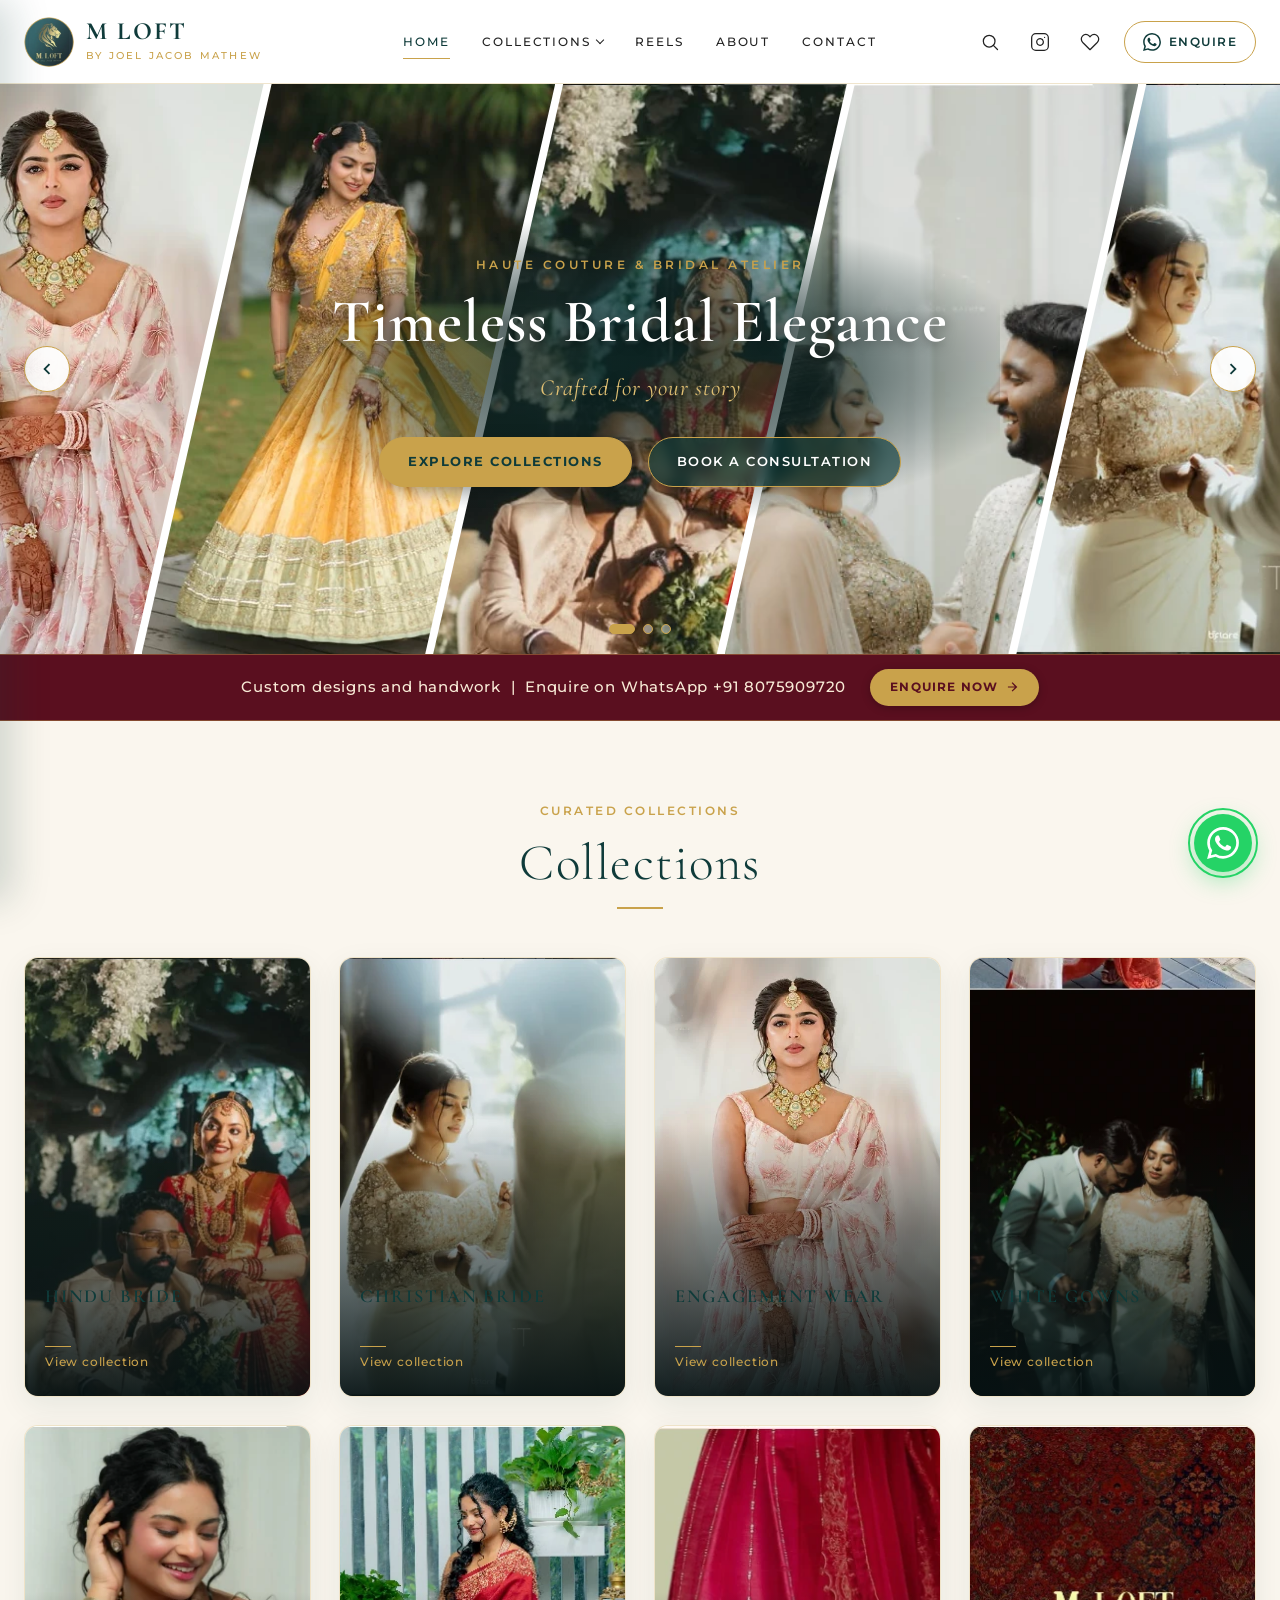
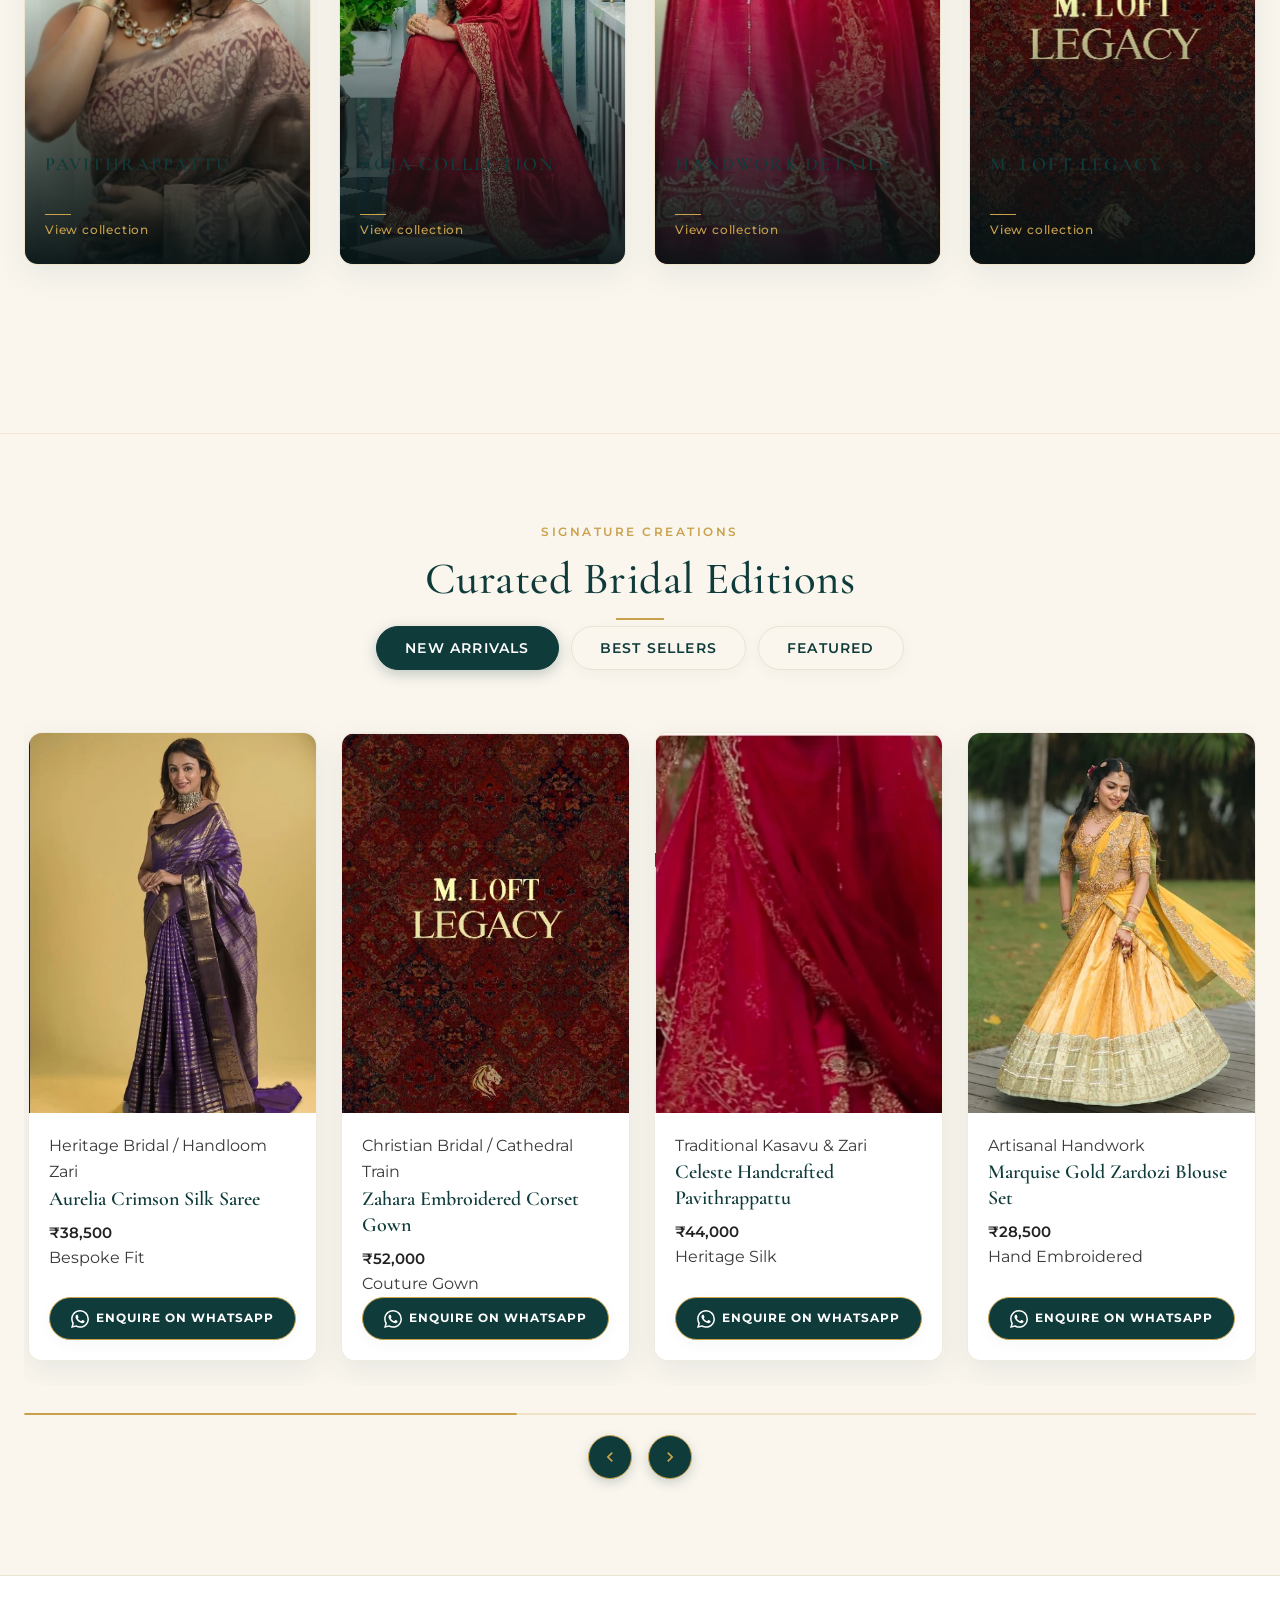
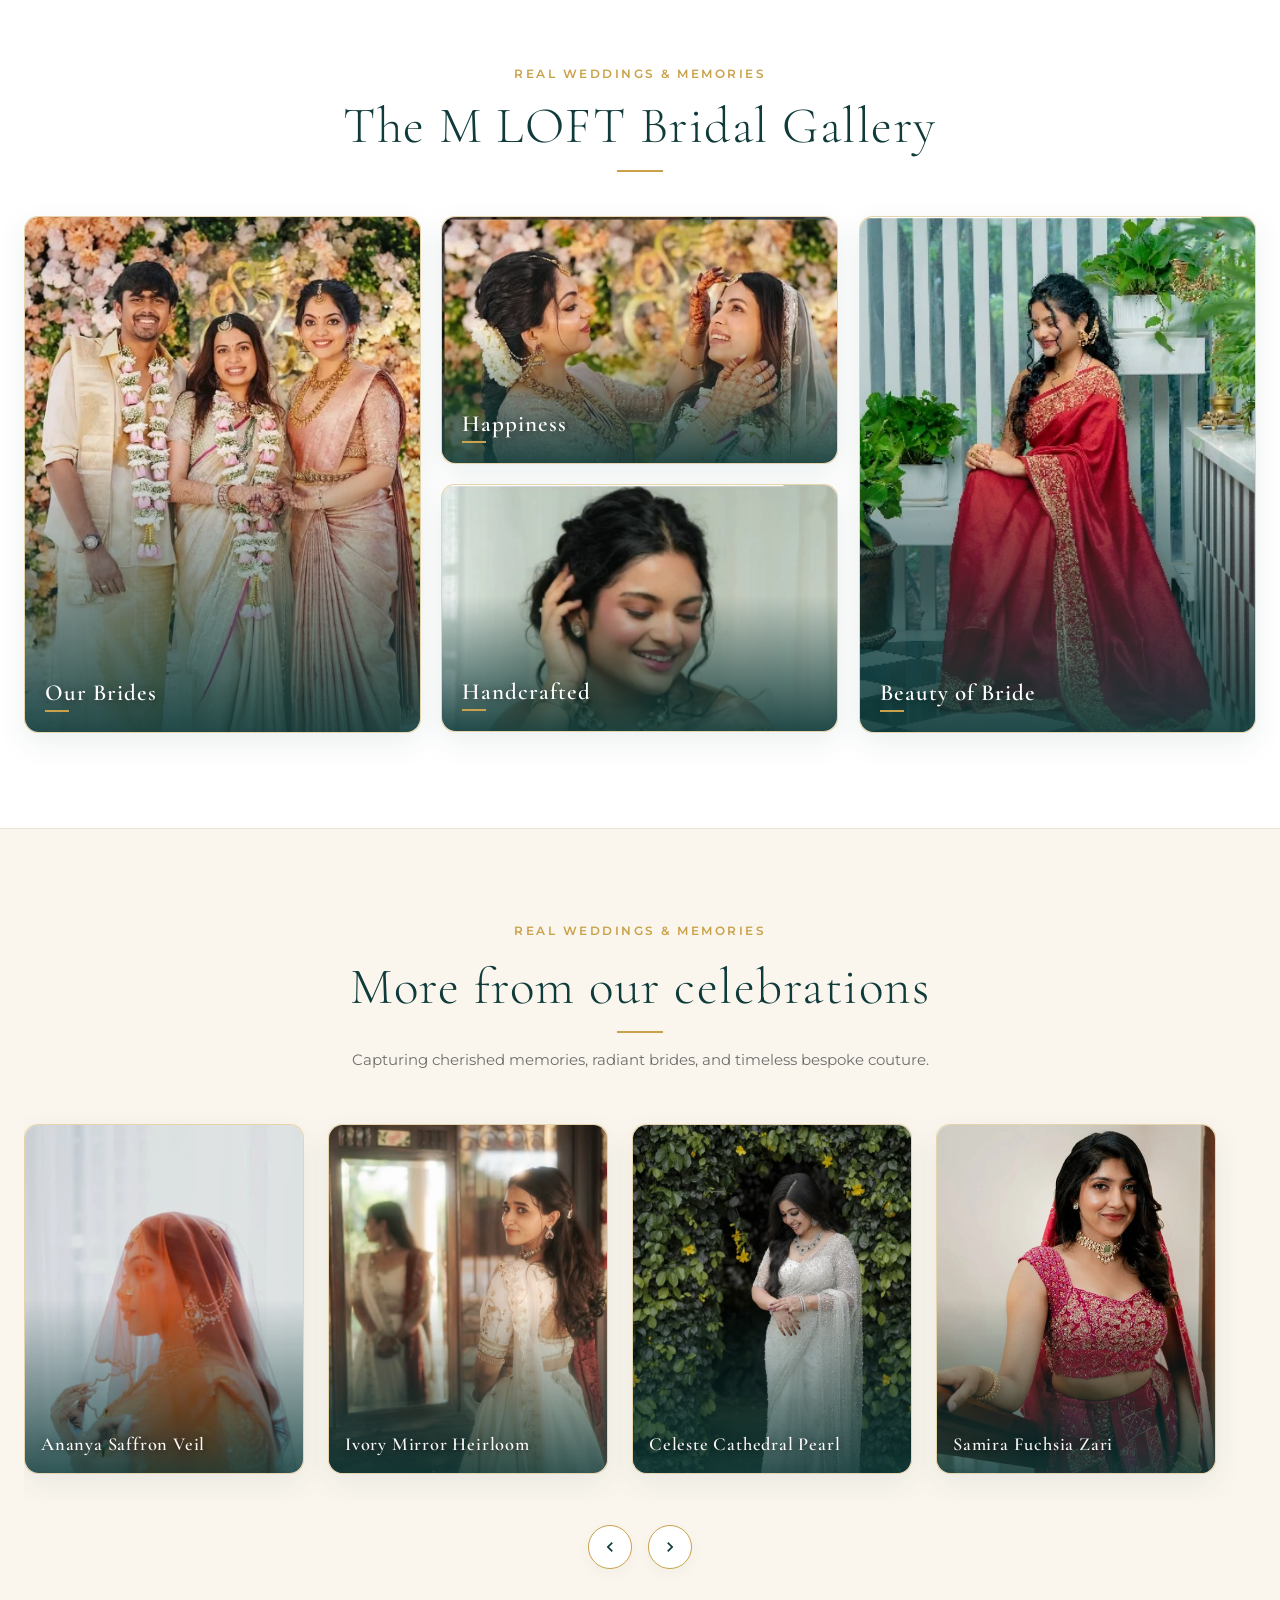
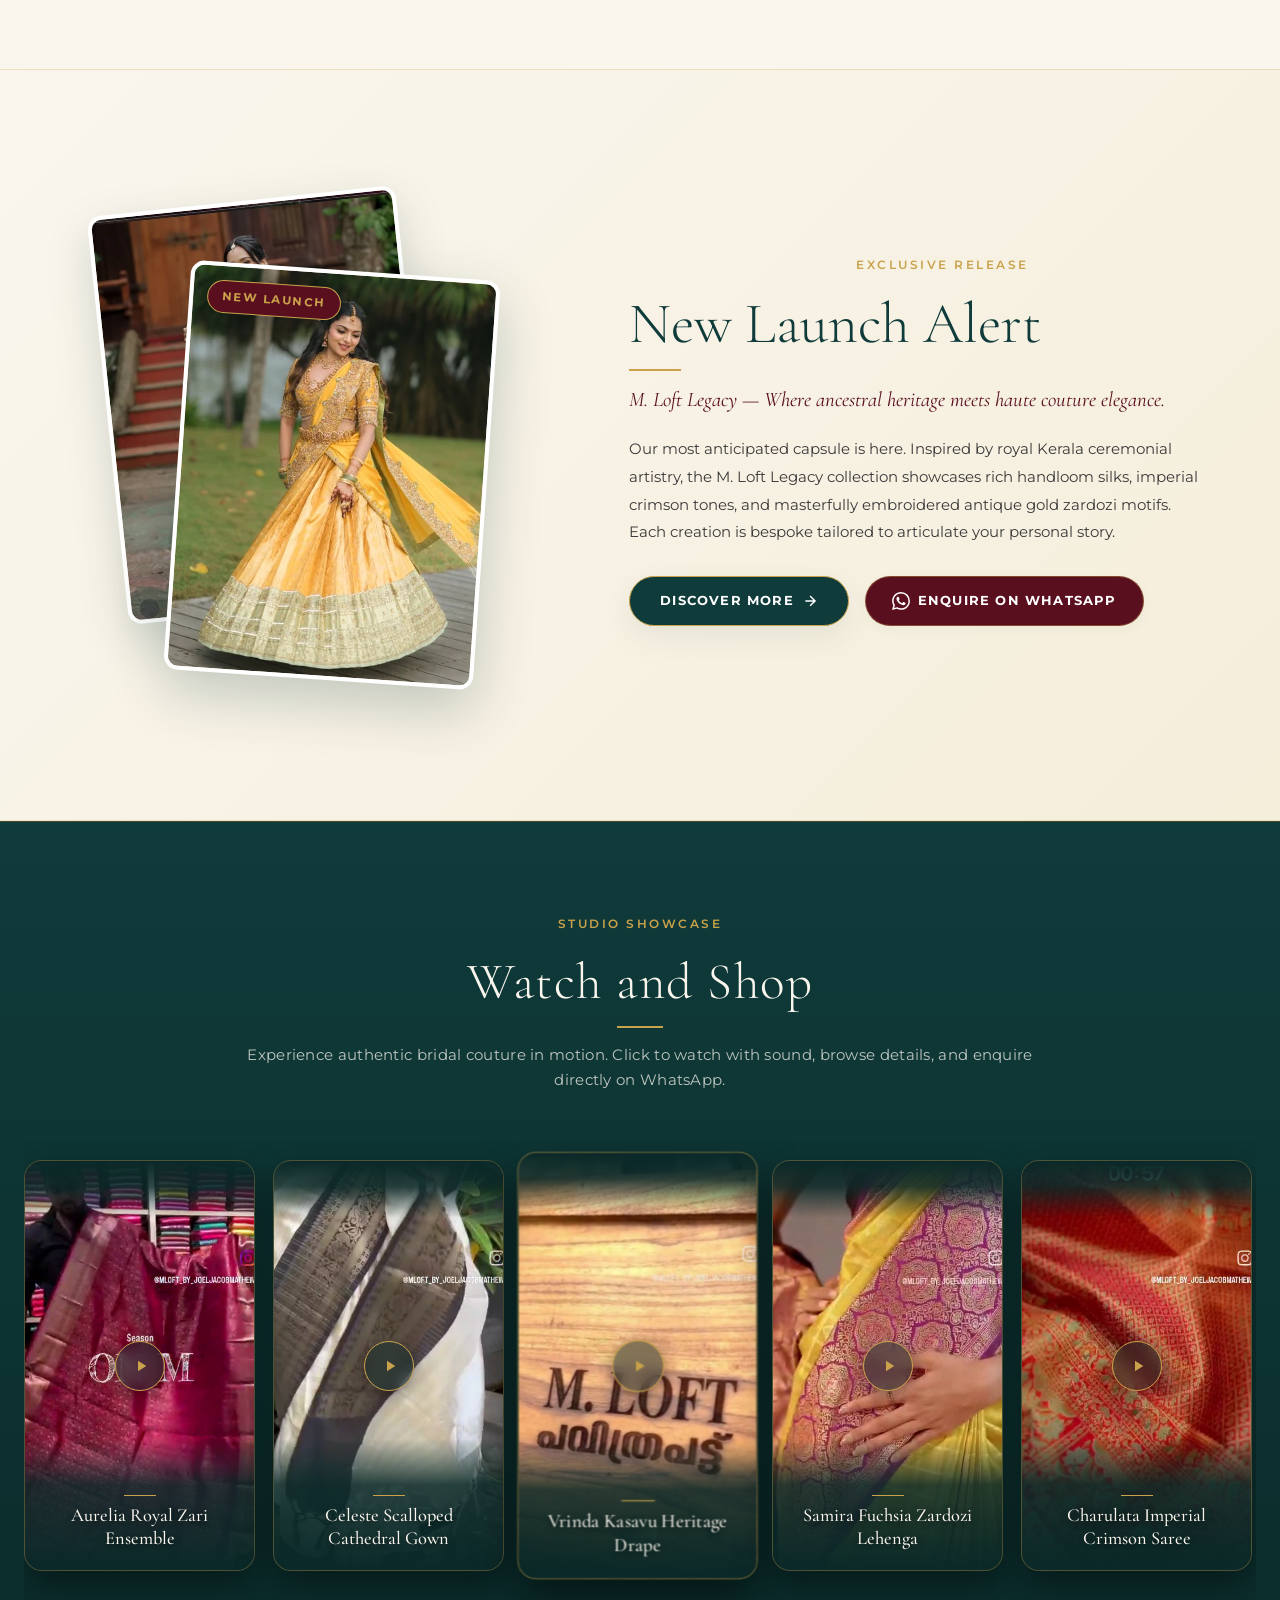
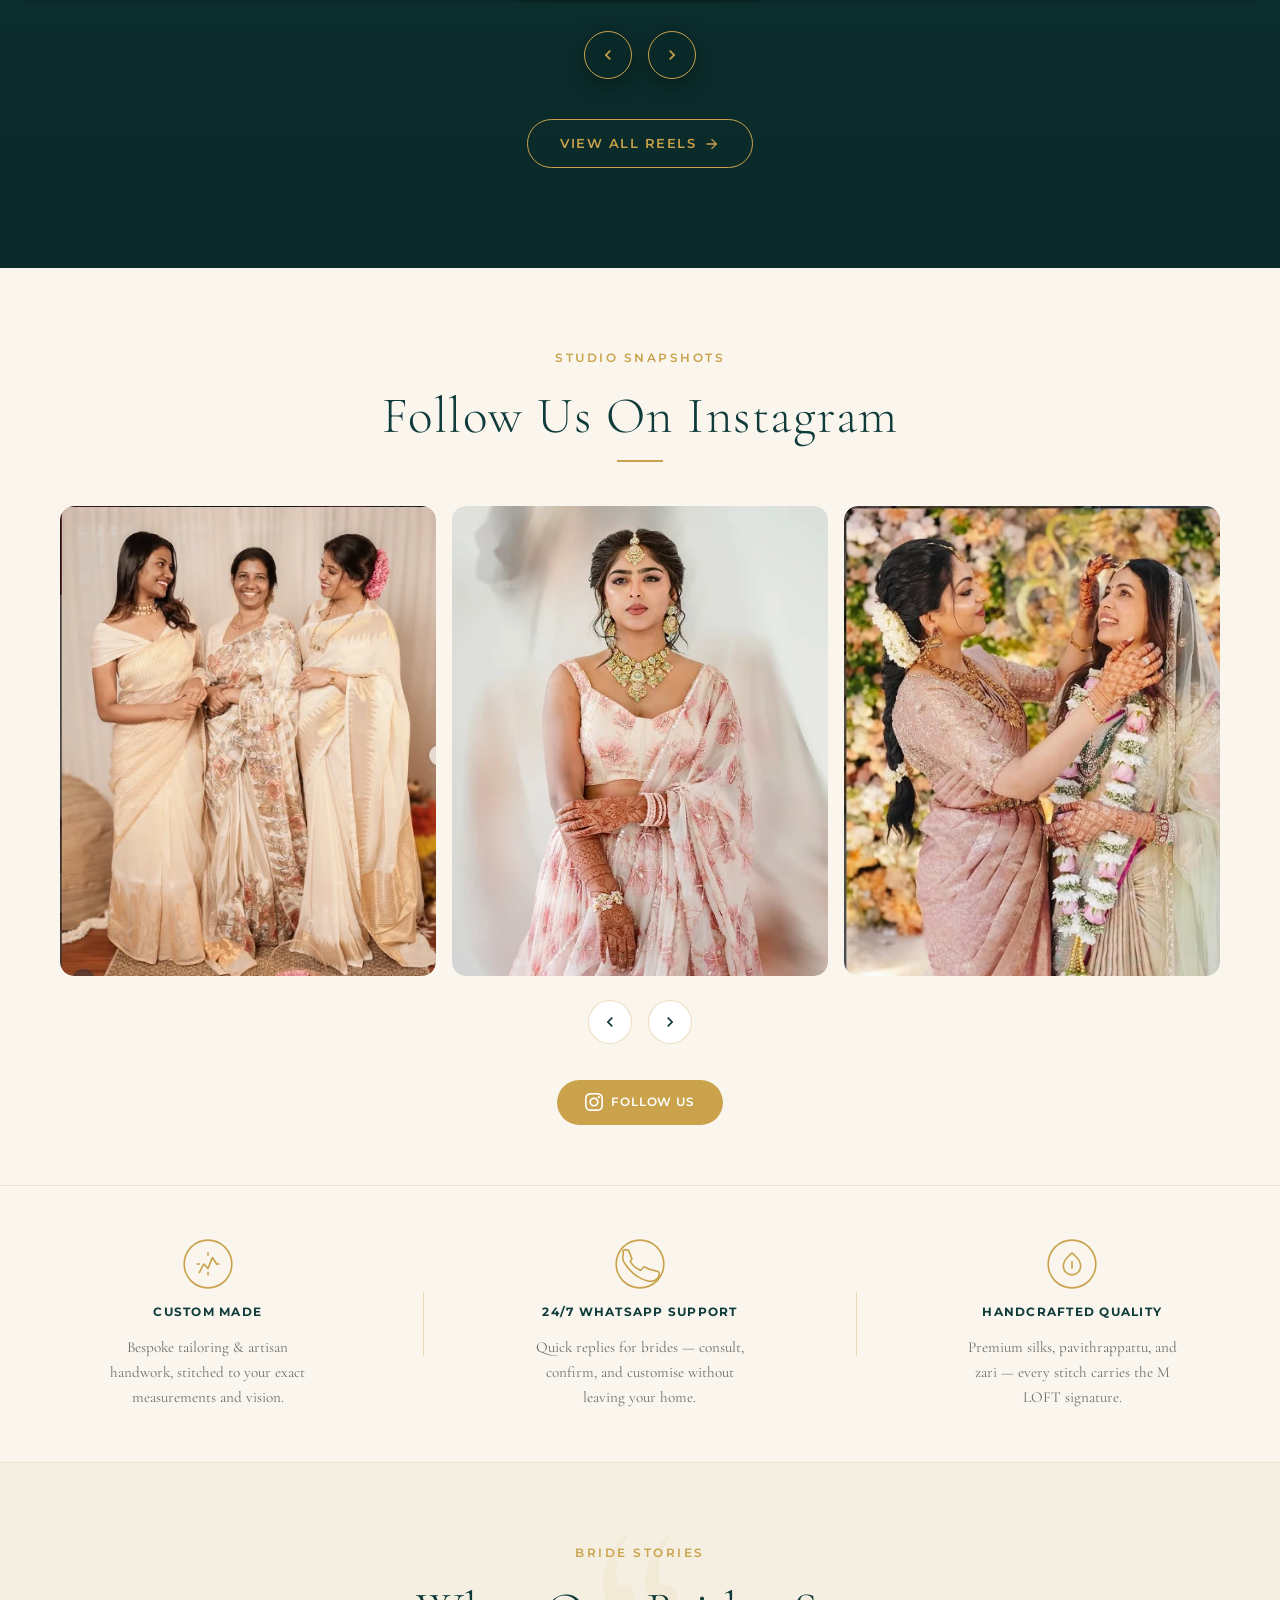
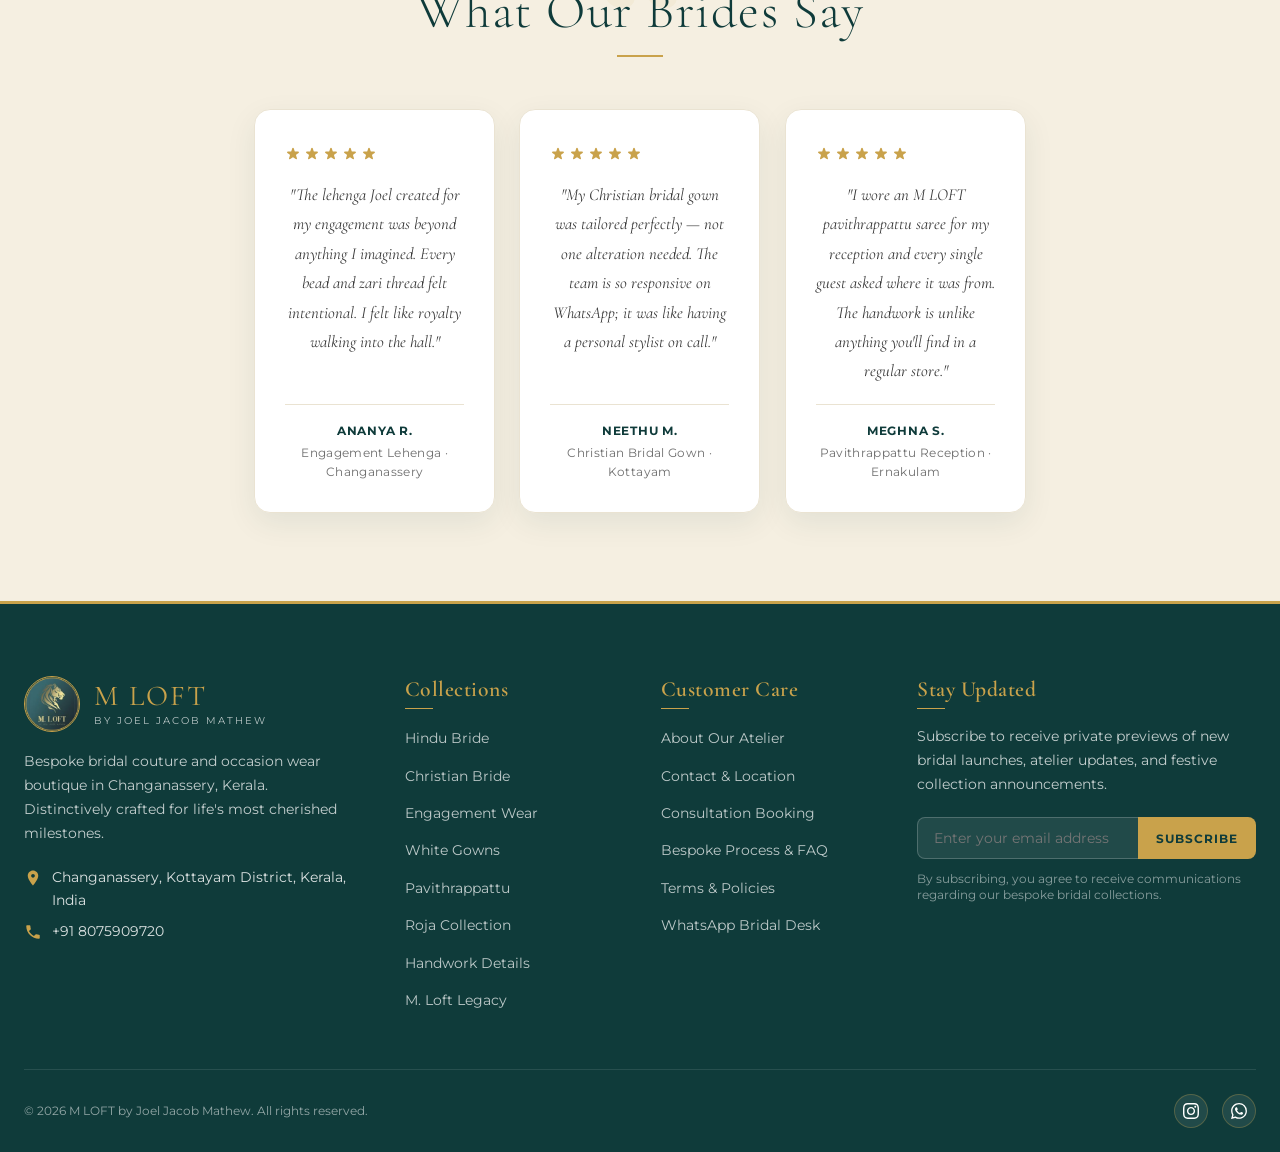
==== commit 257e11cb: "final commit" ====
--- a/index.html
+++ b/index.html
@@ -3,8 +3,15 @@
 <head>
   <meta charset="UTF-8">
   <meta name="viewport" content="width=device-width, initial-scale=1.0">
-  <title>M LOFT by Joel Jacob Mathew | Luxury Bridal & Occasion Wear Boutique</title>
-  <meta name="description" content="Discover bespoke bridal and occasion wear by Joel Jacob Mathew in Changanassery, Kerala. Hindu bridal, Christian bridal, white gowns, engagement lehengas, pavithrappattu, and handcrafted couture.">
+  <title>M LOFT by Joel Jacob Mathew | Bespoke Bridal &amp; Occasion Wear Boutique</title>
+  <meta name="description" content="Discover bespoke bridal couture, Kanchipuram silk sarees, Christian bridal gowns, and artisanal handwork by Joel Jacob Mathew in Changanassery, Kerala.">
+  <meta name="robots" content="noindex, nofollow">
+
+  <!-- Open Graph Meta Tags -->
+  <meta property="og:title" content="M LOFT by Joel Jacob Mathew | Bespoke Bridal &amp; Occasion Wear Boutique">
+  <meta property="og:description" content="Discover bespoke bridal couture, Kanchipuram silk sarees, Christian bridal gowns, and artisanal handwork by Joel Jacob Mathew in Changanassery, Kerala.">
+  <meta property="og:image" content="assets/images/logo-badge.png">
+  <meta property="og:type" content="website">
   
   <!-- Google Fonts: Cormorant Garamond & Montserrat -->
   <link rel="preconnect" href="https://fonts.googleapis.com">
@@ -58,31 +65,31 @@
           <div class="dropdown-menu" role="menu">
             <div class="dropdown-grid">
               <a href="collections.html?c=hindu-bride" class="dropdown-card">
-                <img src="assets/images/hindu-bride-01.webp" alt="Hindu Bride" class="dropdown-thumb" width="64" height="64">
+                <img src="assets/images/hindu-bride-01.webp" alt="Hindu Bride" class="dropdown-thumb" width="64" height="64" loading="lazy">
                 <div class="dropdown-card-text">
                   <div class="dropdown-title">Hindu Bride</div>
-                  <div class="dropdown-desc">Kanchipuram & temple weaves</div>
+                  <div class="dropdown-desc">Kanchipuram &amp; temple weaves</div>
                 </div>
               </a>
 
               <a href="collections.html?c=christian-bride" class="dropdown-card">
-                <img src="assets/images/christian-bride-01.webp" alt="Christian Bride" class="dropdown-thumb" width="64" height="64">
+                <img src="assets/images/christian-bride-01.webp" alt="Christian Bride" class="dropdown-thumb" width="64" height="64" loading="lazy">
                 <div class="dropdown-card-text">
                   <div class="dropdown-title">Christian Bride</div>
-                  <div class="dropdown-desc">Cathedral veils & corset gowns</div>
+                  <div class="dropdown-desc">Cathedral veils &amp; corset gowns</div>
                 </div>
               </a>
 
               <a href="collections.html?c=engagement" class="dropdown-card">
-                <img src="assets/images/engagement-01.webp" alt="Engagement" class="dropdown-thumb" width="64" height="64">
+                <img src="assets/images/engagement-01.webp" alt="Engagement" class="dropdown-thumb" width="64" height="64" loading="lazy">
                 <div class="dropdown-card-text">
                   <div class="dropdown-title">Engagement Wear</div>
-                  <div class="dropdown-desc">Pastel lehengas & modern luxury</div>
+                  <div class="dropdown-desc">Pastel lehengas &amp; modern luxury</div>
                 </div>
               </a>
 
               <a href="collections.html?c=white-gown" class="dropdown-card">
-                <img src="assets/images/white-gown-01.webp" alt="White Gown" class="dropdown-thumb" width="64" height="64">
+                <img src="assets/images/white-gown-01.webp" alt="White Gown" class="dropdown-thumb" width="64" height="64" loading="lazy">
                 <div class="dropdown-card-text">
                   <div class="dropdown-title">White Gowns</div>
                   <div class="dropdown-desc">Handcrafted bespoke couture</div>
@@ -90,31 +97,31 @@
               </a>
 
               <a href="collections.html?c=pavithrappattu" class="dropdown-card">
-                <img src="assets/images/pavithrappattu-01.webp" alt="Pavithrappattu" class="dropdown-thumb" width="64" height="64">
+                <img src="assets/images/pavithrappattu-01.webp" alt="Pavithrappattu" class="dropdown-thumb" width="64" height="64" loading="lazy">
                 <div class="dropdown-card-text">
                   <div class="dropdown-title">Pavithrappattu</div>
-                  <div class="dropdown-desc">Heritage silk & metallic zari</div>
+                  <div class="dropdown-desc">Heritage silk &amp; metallic zari</div>
                 </div>
               </a>
 
               <a href="collections.html?c=roja" class="dropdown-card">
-                <img src="assets/images/roja-01.webp" alt="Roja" class="dropdown-thumb" width="64" height="64">
+                <img src="assets/images/roja-01.webp" alt="Roja" class="dropdown-thumb" width="64" height="64" loading="lazy">
                 <div class="dropdown-card-text">
                   <div class="dropdown-title">Roja Collection</div>
-                  <div class="dropdown-desc">Crimson silks & hand embroidery</div>
+                  <div class="dropdown-desc">Crimson silks &amp; hand embroidery</div>
                 </div>
               </a>
 
               <a href="collections.html?c=handwork" class="dropdown-card">
-                <img src="assets/images/handwork-01.webp" alt="Handwork" class="dropdown-thumb" width="64" height="64">
+                <img src="assets/images/handwork-01.webp" alt="Handwork" class="dropdown-thumb" width="64" height="64" loading="lazy">
                 <div class="dropdown-card-text">
                   <div class="dropdown-title">Handwork Details</div>
-                  <div class="dropdown-desc">Artisanal zardozi & cutwork</div>
+                  <div class="dropdown-desc">Artisanal zardozi &amp; cutwork</div>
                 </div>
               </a>
 
               <a href="collections.html?c=legacy" class="dropdown-card">
-                <img src="assets/images/legacy-01.webp" alt="M. Loft Legacy" class="dropdown-thumb" width="64" height="64">
+                <img src="assets/images/legacy-01.webp" alt="M. Loft Legacy" class="dropdown-thumb" width="64" height="64" loading="lazy">
                 <div class="dropdown-card-text">
                   <div class="dropdown-title">M. Loft Legacy</div>
                   <div class="dropdown-desc">Signature royal campaign</div>
@@ -202,35 +209,35 @@
         </button>
         <div class="drawer-accordion-content">
           <a href="collections.html?c=hindu-bride" class="drawer-sublink-card">
-            <img src="assets/images/hindu-bride-01.webp" alt="Hindu Bride" class="drawer-sublink-thumb" width="40" height="40">
+            <img src="assets/images/hindu-bride-01.webp" alt="Hindu Bride" class="drawer-sublink-thumb" width="40" height="40" loading="lazy">
             <span class="drawer-sublink-name">Hindu Bride</span>
           </a>
           <a href="collections.html?c=christian-bride" class="drawer-sublink-card">
-            <img src="assets/images/christian-bride-01.webp" alt="Christian Bride" class="drawer-sublink-thumb" width="40" height="40">
+            <img src="assets/images/christian-bride-01.webp" alt="Christian Bride" class="drawer-sublink-thumb" width="40" height="40" loading="lazy">
             <span class="drawer-sublink-name">Christian Bride</span>
           </a>
           <a href="collections.html?c=engagement" class="drawer-sublink-card">
-            <img src="assets/images/engagement-01.webp" alt="Engagement Wear" class="drawer-sublink-thumb" width="40" height="40">
+            <img src="assets/images/engagement-01.webp" alt="Engagement Wear" class="drawer-sublink-thumb" width="40" height="40" loading="lazy">
             <span class="drawer-sublink-name">Engagement Wear</span>
           </a>
           <a href="collections.html?c=white-gown" class="drawer-sublink-card">
-            <img src="assets/images/white-gown-01.webp" alt="White Gowns" class="drawer-sublink-thumb" width="40" height="40">
+            <img src="assets/images/white-gown-01.webp" alt="White Gowns" class="drawer-sublink-thumb" width="40" height="40" loading="lazy">
             <span class="drawer-sublink-name">White Gowns</span>
           </a>
           <a href="collections.html?c=pavithrappattu" class="drawer-sublink-card">
-            <img src="assets/images/pavithrappattu-01.webp" alt="Pavithrappattu" class="drawer-sublink-thumb" width="40" height="40">
+            <img src="assets/images/pavithrappattu-01.webp" alt="Pavithrappattu" class="drawer-sublink-thumb" width="40" height="40" loading="lazy">
             <span class="drawer-sublink-name">Pavithrappattu</span>
           </a>
           <a href="collections.html?c=roja" class="drawer-sublink-card">
-            <img src="assets/images/roja-01.webp" alt="Roja Collection" class="drawer-sublink-thumb" width="40" height="40">
+            <img src="assets/images/roja-01.webp" alt="Roja Collection" class="drawer-sublink-thumb" width="40" height="40" loading="lazy">
             <span class="drawer-sublink-name">Roja Collection</span>
           </a>
           <a href="collections.html?c=handwork" class="drawer-sublink-card">
-            <img src="assets/images/handwork-01.webp" alt="Handwork Details" class="drawer-sublink-thumb" width="40" height="40">
+            <img src="assets/images/handwork-01.webp" alt="Handwork Details" class="drawer-sublink-thumb" width="40" height="40" loading="lazy">
             <span class="drawer-sublink-name">Handwork Details</span>
           </a>
           <a href="collections.html?c=legacy" class="drawer-sublink-card">
-            <img src="assets/images/legacy-01.webp" alt="M. Loft Legacy" class="drawer-sublink-thumb" width="40" height="40">
+            <img src="assets/images/legacy-01.webp" alt="M. Loft Legacy" class="drawer-sublink-thumb" width="40" height="40" loading="lazy">
             <span class="drawer-sublink-name">M. Loft Legacy</span>
           </a>
           <a href="collections.html" class="drawer-sublink-all">
@@ -2153,7 +2160,7 @@
           <h3 class="reel-modal-title" id="reelModalTitle">Aurelia Royal Zari Ensemble</h3>
           <span class="reel-modal-price" id="reelModalPrice">₹48,500</span>
         </div>
-        <a id="reelModalEnquireBtn" href="#" target="_blank" rel="noopener" class="reel-modal-enquire-btn">
+        <a id="reelModalEnquireBtn" href="https://wa.me/918075909720" target="_blank" rel="noopener" class="reel-modal-enquire-btn">
           <svg xmlns="http://www.w3.org/2000/svg" viewBox="0 0 24 24" width="16" height="16" fill="#fff" aria-hidden="true"><path d="M17.472 14.382c-.297-.149-1.758-.867-2.03-.967-.273-.099-.471-.148-.67.15-.197.297-.767.966-.94 1.164-.173.199-.347.223-.644.075-.297-.15-1.255-.463-2.39-1.475-.883-.788-1.48-1.761-1.653-2.059-.173-.297-.018-.458.13-.606.134-.133.298-.347.446-.52.149-.174.198-.298.298-.497.099-.198.05-.371-.025-.52-.075-.149-.669-1.612-.916-2.207-.242-.579-.487-.5-.669-.51-.173-.008-.371-.01-.57-.01-.198 0-.52.074-.792.372-.272.297-1.04 1.016-1.04 2.479 0 1.462 1.065 2.875 1.213 3.074.149.198 2.096 3.2 5.077 4.487.709.306 1.262.489 1.694.625.712.227 1.36.195 1.871.118.571-.085 1.758-.719 2.006-1.413.248-.694.248-1.289.173-1.413-.074-.124-.272-.198-.57-.347m-5.421 7.403h-.004a9.87 9.87 0 01-5.031-1.378l-.361-.214-3.741.982.998-3.648-.235-.374a9.86 9.86 0 01-1.51-5.26c.001-5.45 4.436-9.884 9.888-9.884 2.64 0 5.122 1.03 6.988 2.898a9.825 9.825 0 012.893 6.994c-.003 5.45-4.437 9.884-9.885 9.884m8.413-18.297A11.815 11.815 0 0012.05 0C5.495 0 .16 5.335.157 11.892c0 2.096.547 4.142 1.588 5.945L.057 24l6.305-1.654a11.882 11.882 0 005.683 1.448h.005c6.554 0 11.89-5.335 11.893-11.893a11.821 11.821 0 00-3.48-8.413Z"/></svg>
           <span>Enquire on WhatsApp</span>
         </a>
@@ -2171,7 +2178,7 @@
         <!-- Column 1: Brand Info -->
         <div>
           <div class="footer-brand-wrap">
-            <img src="assets/images/logo-badge.png" alt="M LOFT Lion Emblem" class="footer-logo-badge" width="56" height="56">
+            <img src="assets/images/logo-badge.png" alt="M LOFT Lion Emblem" class="footer-logo-badge" width="56" height="56" loading="lazy">
             <div>
               <div class="footer-brand-title">M LOFT</div>
               <div class="footer-brand-sub">by Joel Jacob Mathew</div>
@@ -2215,9 +2222,8 @@
             <li><a href="contact.html" class="footer-link">Contact &amp; Location</a></li>
             <li><a href="contact.html#consultation" class="footer-link">Consultation Booking</a></li>
             <li><a href="about.html#process" class="footer-link">Bespoke Process &amp; FAQ</a></li>
-            <li><a href="#" class="footer-link">Return & Refund Policy</a></li>
-            <li><a href="#" class="footer-link">Terms & Conditions</a></li>
-            <li><a href="#" class="footer-link">Privacy Policy</a></li>
+            <li><a href="contact.html" class="footer-link">Terms &amp; Policies</a></li>
+            <li><a href="https://wa.me/918075909720" target="_blank" rel="noopener" class="footer-link">WhatsApp Bridal Desk</a></li>
           </ul>
         </div>
 
